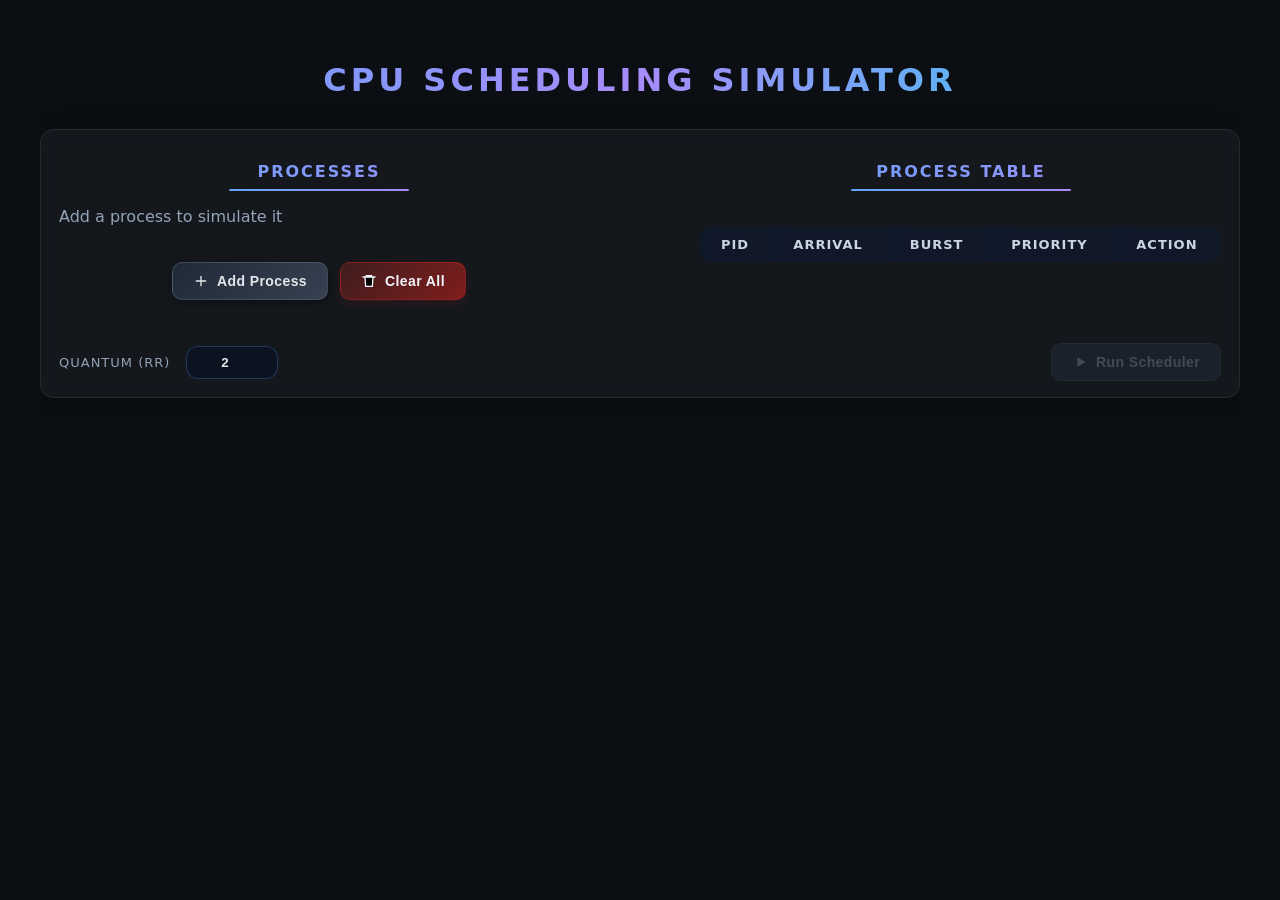
==== templates/index.html @ fc5e451e "PWA head update" ====
<!DOCTYPE html>
<html>
<head>
  <title>CPU Scheduling Simulator</title>
  <link rel="stylesheet" href="/static/style.css">
   <link rel="manifest" href="/static/manifest.json">
  <meta name="theme-color" content="#0b0f14">
  <meta name="viewport" content="width=device-width, initial-scale=1.0">
</head>
<body>

  <h1 class="main-title">CPU SCHEDULING SIMULATOR</h1>

  <div class="card">

    <div class="process-layout">

      <!-- LEFT SIDE: Process Cards -->
      <div class="left-panel">
        <h3>Processes</h3>
        <p class="muted">Add a process to simulate it</p>

        <div id="processList" class="process-grid"></div>

        <div class="btn-row">
  <button class="add-btn" onclick="openModal()">
    <span class="btn-icon">
      <svg viewBox="0 0 24 24" width="16" height="16">
        <path d="M12 5v14M5 12h14" stroke="currentColor" stroke-width="2" stroke-linecap="round"/>
      </svg>
    </span>
    Add Process
  </button>

  <button class="danger" onclick="clearProcesses()">
    <span class="btn-icon">
      <svg viewBox="0 0 24 24" width="16" height="16">
        <path d="M3 6h18M8 6v-2h8v2M6 6l1 14h10l1-14"
              stroke="currentColor"
              stroke-width="2"
              stroke-linecap="round"/>
      </svg>
    </span>
    Clear All
  </button>
</div>
      </div>

      <!-- RIGHT SIDE: Process Table -->
      <div class="right-panel">
        <h3>Process Table</h3>

        <table class="result-table" id="processTable">
          <tr>
            <th>PID</th>
            <th>Arrival</th>
            <th>Burst</th>
            <th>Priority</th>
          </tr>
        </table>
      </div>

    </div>

    <!-- Bottom Controls -->
    <div class="row">
      <label>Quantum (RR)</label>
      <input type="number" id="quantum" value="2" min="1">
     <button id="runBtn" class="run-btn" onclick="runScheduler()">
  <span class="btn-icon">
    <svg viewBox="0 0 24 24" width="16" height="16">
      <path d="M8 5l12 7-12 7V5z" fill="currentColor"/>
    </svg>
  </span>
  Run Scheduler
</button>
    </div>
  </div>

<!-- RESULTS SECTION (HIDDEN INITIALLY) -->
<div id="resultsSection" class="hidden">

  <h2 id="resultsHeading">Results Summary</h2>
  <div id="summaryTable" class="card"></div>

 <div id="algorithmsBlock" class="algo-hidden">

  <h2 id="algorithmsHeading">Algorithms</h2>

  <div id="algoButtons" class="algo-bar"></div>

  <div id="details" class="card"></div>

</div>

</div>
  <!-- Modal -->
<div id="processModal" class="modal hidden">

  <div class="modal-content split-modal">

    <!-- LEFT PANEL -->
    <div class="modal-left">
      <div class="modal-brand">
        <h2>CPU Scheduler</h2>
        <p>
          Simulate scheduling algorithms
          and compare performance.
        </p>
      </div>

      <div class="modal-big-text">
        Plan.<br>
        Simulate.<br>
        Analyze.
      </div>
    </div>

    <!-- RIGHT PANEL -->
    <div class="modal-right">

      <h3>Add Process</h3>

      <form id="processForm" autocomplete="off">

      <div class="modal-grid">
        <div>
          <label>Arrival Time</label>
          <input type="number" id="mArrival" min="0">
        </div>

        <div>
          <label>Burst Time</label>
          <input type="number" id="mBurst" min="1">
        </div>

        <div style="grid-column:1 / -1;">
          <label>Priority</label>
          <input type="number" id="mPriority" min="1">
        </div>

      </div>

      <div id="modalError" class="modal-error hidden"></div>

     <div class="modal-actions">

  <div class="color-picker-wrap">
    <div id="colorPreview" class="color-preview">
      <input type="color" id="mColor" value="#3b82f6" aria-label="Pick color">
    </div>
  </div>

  <button type="button" class="primary" onclick="addProcess()">Submit</button>
  <button type="button" class="cancel-btn" onclick="closeModal()">Cancel</button>

</div>
       </form>
    </div>

  </div>

</div>
  

  <script src="/static/script.js"></script>
  <script>
if ("serviceWorker" in navigator) {
  navigator.serviceWorker.register("/static/service-worker.js")
    .then(() => console.log("Service Worker Registered"));
}
</script>
</body>
</html>
---- static/style.css ----
html, body {
  height: auto;
  min-height: 100%;
  overflow-x: hidden;
  overflow-y: auto;
}

body{
  background:#0b0f14;
  color:#e5e7eb;
  font-family: system-ui, -apple-system, Segoe UI, Roboto, Arial;
  margin:40px;
}

.card{
  background: rgba(255,255,255,0.04);
  border: 1px solid rgba(255,255,255,0.08);
  border-radius: 14px;
  padding: 16px 18px;
  margin-bottom: 18px;
  backdrop-filter: blur(8px);
  box-shadow: 0 8px 30px rgba(0,0,0,0.35);
}

.row{
  display:flex;
  align-items:center;
  gap:16px;
  padding-top: 8px;
}

.row button{
  margin-left: auto;
}

label{ color:#cbd5e1; }

input{
  background:#0f172a;
  border:1px solid rgba(255,255,255,0.10);
  color:#e5e7eb;
  padding:8px 10px;
  border-radius:10px;
  outline:none;
}

/* ============================== */
/* QUANTUM (RR) PROFESSIONAL STYLE */
/* ============================== */

.row label{
  font-size: 13px;
  text-transform: uppercase;
  letter-spacing: 1px;
  color: #94a3b8;
}

#quantum{
  width: 70px;
  text-align: center;
  font-weight: 600;
  background: #0b1220;
  border: 1px solid rgba(96,165,250,0.25);
  border-radius: 12px;
  padding: 8px 10px;
  transition: all 0.2s ease;
}

#quantum:focus{
  border-color: #60a5fa;
  box-shadow: 0 0 0 3px rgba(96,165,250,0.15);
}

/* ================================= */
/* PREMIUM DASHBOARD BUTTON (V2) */
/* ================================= */

button{
  position: relative;
  padding: 10px 20px;
  border-radius: 10px;
  font-size: 14px;
  font-weight: 600;
  letter-spacing: 0.4px;
  border: 1px solid rgba(255,255,255,0.08);
  background: #111827;
  color: #e5e7eb;
  cursor: pointer;
  transition: all 0.25s ease;
  box-shadow: 0 3px 10px rgba(0,0,0,0.45); /* softer */
  overflow: hidden;
}

/* Subtle hover */
button:hover{
  transform: translateY(-2px);
  border-color: rgba(96,165,250,0.4);
  box-shadow: 0 5px 14px rgba(0,0,0,0.6);
}

/* Click press */
button:active{
  transform: scale(0.96);
}

/* ================================= */
/* PRIMARY (Run Scheduler) */
/* ================================= */

button.primary{
  background: linear-gradient(135deg,#1d4ed8,#2563eb);
  border: none;
  color: white;
  box-shadow: 0 4px 14px rgba(37,99,235,0.35); /* reduced glow */
}

button.primary:hover{
  box-shadow: 0 6px 18px rgba(37,99,235,0.45);
}

/* ================================= */
/* DANGER (Clear All) */
/* ================================= */

button.danger{
  background: linear-gradient(135deg,#3f1d1d,#7f1d1d);
  border: 1px solid rgba(220,38,38,0.35);
  color: #f1f5f9;
  box-shadow: 0 3px 8px rgba(127,29,29,0.25);
}

button.danger:hover{
  background: linear-gradient(135deg,#5b1f1f,#991b1b);
  box-shadow: 0 5px 14px rgba(153,27,27,0.35);
}

/* ================================= */
/* SOFT LIGHT SWEEP ANIMATION */
/* ================================= */

button::before{
  content: "";
  position: absolute;
  top: 0;
  left: -100%;
  width: 60%;
  height: 100%;
  background: linear-gradient(
    120deg,
    transparent,
    rgba(255,255,255,0.2),
    transparent
  );
  transform: skewX(-25deg);
  transition: 0.6s;
}

button:hover::before{
  left: 140%;
}

/* Modern clean table style */
/* ---------- RESULT TABLE CONTAINER ---------- */

.result-table {
  width: 100%;
  border-collapse: separate;
  border-spacing: 0 10px;
  margin-top: 20px;
}

/* ---------- HEADER ---------- */

.result-table th {
  text-align: left;
  padding: 14px 18px;
  font-size: 13px;
  letter-spacing: 1px;
  text-transform: uppercase;
  color: #8fbaff;
  background: linear-gradient(90deg, #0f1b2d, #16243a);
  border: none;
}

/* rounded header corners */
.result-table th:first-child {
  border-top-left-radius: 10px;
  border-bottom-left-radius: 10px;
}

.result-table th:last-child {
  border-top-right-radius: 10px;
  border-bottom-right-radius: 10px;
}

/* ---------- ROWS ---------- */

.result-table td {
  padding: 16px 18px;
  background: rgba(255,255,255,0.03);
  backdrop-filter: blur(6px);
  border: none;
  font-size: 14px;
  color: #d7e6ff;
}

/* row rounded edges */
.result-table tr td:first-child {
  border-top-left-radius: 10px;
  border-bottom-left-radius: 10px;
}

.result-table tr td:last-child {
  border-top-right-radius: 10px;
  border-bottom-right-radius: 10px;
}

/* ---------- HOVER EFFECT ---------- */

.result-table tr:hover td {
  background: rgba(0, 150, 255, 0.08);
  transition: 0.3s ease;
  transform: translateY(-2px);
}

/* ---------- PID COLUMN STYLE ---------- */

.result-table td:first-child {
  font-weight: 600;
  color: #8fffcb;
}

.muted{ color:#94a3b8; }

.algo-bar{
  display:flex;
  gap:10px;
  flex-wrap:wrap;
  margin-bottom: 12px;
}

.algo-btn{
  padding:8px 12px;
}

.algo-active{
  outline: 2px solid #60a5fa;
}

.algo-best{
  border-color: rgba(0,255,136,0.55);
}

.gantt-wrap{ margin-top: 8px; }

.gantt{
  display:flex;
  gap: 6px; /* 🔥 small spacing between blocks */
  padding: 6px;

  border-radius:14px;
  background: rgba(255,255,255,0.04);
  border:1px solid rgba(255,255,255,0.08);
  box-shadow: 0 10px 30px rgba(0,0,0,0.35);
}

.block{
  position: relative;
  display:flex;
  flex-direction:column;
  justify-content:center;
  align-items:center;

  padding:12px 10px;
  border-radius:10px;

  font-weight:700;
  font-size:14px;
  color:#ffffff;

  text-shadow:
    0 1px 2px rgba(0,0,0,0.8),
    0 0 6px rgba(0,0,0,0.5); /* 🔥 text readable on any color */

  transform-origin: left;
}

/* subtle glass shine */
.block::after{
  content:"";
  position:absolute;
  inset:0;
  border-radius:10px;
  background: linear-gradient(
    180deg,
    rgba(255,255,255,0.15),
    transparent
  );
  opacity:0.4;
  pointer-events:none;
}

/* time text */
.block small{
  font-size:12px;
  font-weight:600;
  opacity:0.95;
}

/* hover */
.block:hover{
  transform: scale(1.02);
  transition: transform 0.2s ease;
}

.block-label{ font-weight:800; }
.block-time{ font-size: 12px; opacity: 0.9; }

.details-layout {
  margin-top: 0;
}

.gantt-section {
  margin-bottom: 25px;
}

/* ============================= */
/* PREMIUM STATS GRID (FINAL) */
/* ============================= */
/* ✅ STATS 6 BOX GRID (3 x 2) */

.stats-section{
  flex: 1;
  display: grid;

  /* 6 boxes => 3 columns x 2 rows */
  grid-template-columns: repeat(3, minmax(160px, 1fr));

  gap: 14px;
  margin-top: 43px;          /* ✅ remove big top gap */
  align-content: start;   /* ✅ keep boxes aligned nicely */
}

/* responsive */
@media (max-width: 900px){
  .stats-section{
    grid-template-columns: repeat(2, minmax(160px, 1fr));
  }
}

@media (max-width: 520px){
  .stats-section{
    grid-template-columns: 1fr;
  }
}

/* ============================= */
/* ✅ PRO STAT BOX (NEW DESIGN)   */
/* ============================= */

.stat-box{
  position: relative;
  padding: 18px 18px;
  border-radius: 16px;

  background: linear-gradient(
    180deg,
    rgba(255,255,255,0.06),
    rgba(255,255,255,0.03)
  );

  border: 1px solid rgba(148,163,184,0.14);
  box-shadow:
    0 12px 30px rgba(0,0,0,0.35),
    inset 0 1px 0 rgba(255,255,255,0.06);

  backdrop-filter: blur(10px);

  display: flex;
  flex-direction: column;
  gap: 10px;

  overflow: hidden;
  transition: transform 0.25s ease, box-shadow 0.25s ease, border-color 0.25s ease;
}

/* top glow line */
.stat-box::before{
  content:"";
  position:absolute;
  left: 14px;
  right: 14px;
  top: 10px;
  height: 2px;
  border-radius: 999px;
  background: linear-gradient(90deg,#60a5fa,#a78bfa,#22d3ee);
  opacity: 0.55;
}

/* subtle right glow */
.stat-box::after{
  content:"";
  position:absolute;
  inset:-60px -80px auto auto;
  width: 180px;
  height: 180px;
  background: radial-gradient(circle, rgba(96,165,250,0.18), transparent 60%);
  filter: blur(2px);
  pointer-events:none;
}

/* hover lift */
.stat-box:hover{
  transform: translateY(-4px);
  border-color: rgba(96,165,250,0.30);
  box-shadow:
    0 18px 40px rgba(0,0,0,0.45),
    0 0 0 1px rgba(96,165,250,0.08),
    inset 0 1px 0 rgba(255,255,255,0.06);
}

/* label */
.stat-box div:first-child{
  font-size: 11px;
  font-weight: 700;
  letter-spacing: 2px;
  text-transform: uppercase;
  color: rgba(148,163,184,0.85);
}

/* value */
.stat-box div:last-child{
  font-size: 22px;
  font-weight: 900;
  letter-spacing: 0.5px;
  color: #e5e7eb;

  /* professional number glow */
  text-shadow:
    0 8px 22px rgba(96,165,250,0.10),
    0 2px 8px rgba(0,0,0,0.55);
}

/* make RANK value look special (#1) */
.stat-box .rank-value{
  background: linear-gradient(90deg,#60a5fa,#a78bfa,#22d3ee);
  -webkit-background-clip: text;
  background-clip: text;
  color: transparent;
  -webkit-text-fill-color: transparent;
}

/* ---------- Process Cards Grid ---------- */

/* ---------- Compact Process List (Left Panel) ---------- */
/* Compact multi-column layout */
.process-grid{
  display: grid;
  grid-template-columns: repeat(auto-fill, minmax(180px, 1fr));
  gap: 14px;
  margin-top: 12px;
}

.process-card{
  background: rgba(255,255,255,0.06);
  border: 1px solid rgba(255,255,255,0.12);
  border-radius: 12px;
  padding: 8px 10px;
  display: flex;
  gap: 10px;
  align-items: center;
  transition: all 0.2s ease;
  min-height: 64px;
  cursor: pointer;
}

.process-card:hover{
  background: rgba(255,255,255,0.07);
  transform: translateY(-2px);
}

.color-box{
  width: 48px;
  height: 48px;
  border-radius: 10px;
  box-shadow: 0 0 10px rgba(255,255,255,0.18);
}

/* ---------- Button Row ---------- */

.btn-row {
  display: flex;
  gap: 12px;
  margin-top: 20px;
  flex-wrap: wrap;
  justify-content: center; 
  margin-bottom: 35px;
}

/* ---------- Modal ---------- */

.modal {
  position: fixed;
  inset: 0;
  background: rgba(0,0,0,0.75);
  backdrop-filter: blur(4px);
  display: flex;
  justify-content: center;
  align-items: center;
  z-index: 1000;
}

@media (max-width: 600px){
  .modal-grid{
    grid-template-columns: 1fr;
  }
}

/* ============================= */
/* SPLIT MODAL (LEFT + RIGHT) */
/* ============================= */

.modal-content{
  width: 900px;
  max-width: 95vw;
   height: auto;
  max-height: 85vh;
  padding: 0;
  border-radius: 26px;
  overflow: hidden;

  display: flex;

  background: rgba(15,23,42,0.95);
  border: 1px solid rgba(148,163,184,0.15);

  box-shadow:
    0 50px 120px rgba(0,0,0,0.9),
    0 0 0 1px rgba(255,255,255,0.04);

  animation: modalPop 0.35s ease;
}

/* LEFT SIDE */
.modal-left{
  flex: 1;
  padding: 50px;
  display: flex;
  flex-direction: column;
  justify-content: space-between;

  background:
    radial-gradient(800px 500px at 0% 0%, rgba(99,102,241,0.35), transparent 60%),
    linear-gradient(160deg,#1e293b,#0f172a);

  border-right: 1px solid rgba(255,255,255,0.06);
}

.modal-left h2{
  font-size: 22px;
  font-weight: 600;
}

.modal-left p{
  color: #94a3b8;
  font-size: 14px;
  margin-top: 10px;
}

.modal-big-text{
  font-size: 42px;
  font-weight: 800;
  line-height: 1.1;
  color: rgba(255,255,255,0.85);
}

/* RIGHT SIDE */
.modal-right{
  flex: 1;
  padding: 50px;
  display: flex;
  flex-direction: column;
  justify-content: flex-start;
  overflow-y: auto;     /* ✅ FIX cut */
  padding-bottom: 30px; /* ✅ extra bottom space */
}

.modal-right h3{
  font-size: 22px;      /* same as CPU Scheduler */
  font-weight: 600;
  margin: 0;
  margin-bottom: 50px;  /* space before Arrival Time */
}

/* FORM GRID */
.modal-grid{
  display: flex;
 flex-direction: column;
  gap: 30px;
}

.modal-grid label{
  display: block;
  margin-bottom: 8px;   /* bigger space */
}

.modal-grid input{
  width: 100%;
  padding: 12px;
  border-radius: 14px;
  background: rgba(2,6,23,0.6);
  border: 1px solid rgba(148,163,184,0.15);
}

.modal-grid input:focus{
  border-color: rgba(96,165,250,0.7);
  box-shadow: 0 0 0 4px rgba(96,165,250,0.15);
}

/* ACTIONS */
.modal-actions{
  margin-top: 40px;
  display: flex;
  justify-content: flex-end;   /* 🔥 pushes buttons to right */
  gap: 14px;
}

/* Responsive */
@media (max-width: 800px){
  .modal-content{
    flex-direction: column;
    height: auto;
  }

  .modal-left{
    display: none;
  }
}

/* Modal button row spacing */
/* ============================= */
/* MODAL PREMIUM BUTTONS */
/* ============================= */

.modal-actions button{
  padding: 12px 22px;
  border-radius: 12px;
  font-size: 14px;
  font-weight: 600;
  letter-spacing: 0.5px;
  transition: all 0.25s ease;
}

/* Submit Button (same vibe as Run button) */
.modal-actions .primary{
  background: linear-gradient(135deg,#2563eb,#1d4ed8);
  border: none;
  color: white;
  box-shadow: 0 6px 18px rgba(37,99,235,0.35);
}

.modal-actions .primary:hover{
  transform: translateY(-2px);
  box-shadow: 0 8px 22px rgba(37,99,235,0.45);
}

/* Cancel Button (soft dark glass style) */
.modal-actions .cancel-btn{
  background: rgba(255,255,255,0.06);
  border: 1px solid rgba(255,255,255,0.15);
  color: #cbd5e1;
  box-shadow: 0 4px 12px rgba(0,0,0,0.4);
}

.modal-actions .cancel-btn:hover{
  background: rgba(255,255,255,0.10);
  transform: translateY(-2px);
}

/* ===== Modal Validation ===== */
.input-error{
  border-color: rgba(239,68,68,0.85) !important;
  box-shadow: 0 0 0 4px rgba(239,68,68,0.18) !important;
}

.modal-error{
  margin-top: 14px;
  padding: 10px 12px;
  border-radius: 12px;
  background: rgba(239,68,68,0.12);
  border: 1px solid rgba(239,68,68,0.35);
  color: #fecaca;
  font-size: 13px;
  line-height: 1.4;
  max-height: 120px;     /* ✅ if too many messages */
  overflow-y: auto;   
}

.hidden {
  display: none;
}

@keyframes modalPop {
  from {
    opacity: 0;
    transform: translateY(15px) scale(0.95);
  }
  to {
    opacity: 1;
    transform: translateY(0) scale(1);
  }
}

/* ---------- 2 Column Layout for Process Area ---------- */
.process-layout{
  display: flex;
  gap: 8px;
  align-items: flex-start;
}

.left-panel{
  flex: 1.3;
  max-width: 520px;

}
/* Center heading inside left panel */
.left-panel h3{
  text-align: center;
  position: relative;
}

/* Make underline centered and shorter */
.left-panel h3::after{

   content: "";
  display: block;
  width: 180px;              /* underline length */
  height: 2px;
  margin: 8px auto 0;        /* center underline */
  background: linear-gradient(
    90deg,
    #60a5fa,
    #a78bfa
  );
  border-radius: 2px; 
}

.right-panel{
  flex: 0.9;
  padding-left: 20px;
  display:flex;
  flex-direction:column;
  align-items:center;   /* 👈 align heading + table */
}

/* Responsive: stack on small screens */
@media (max-width: 980px){
  .process-layout{
    flex-direction: column;
  }
  .left-panel, .right-panel{
    min-width: auto;
  }
}

#processTable{
  width: 520px;
  margin-left: auto;
  margin-top: 12px;

  border-collapse: separate;
  border-spacing: 0 10px;
}

/* Center Process Table heading */
.right-panel h3{
  width: 520px;        /* EXACT same as table */
  text-align: center;  /* center text inside table width */
  align-self: flex-end; /* move heading block to right */
}

/* Custom underline like left side */
.right-panel h3::after{
  content: "";
  display: block;
  width: 220px;         /* slightly longer */
  height: 2px;
  margin: 8px auto 0;
  background: linear-gradient(
    90deg,
    #60a5fa,
    #a78bfa
  );
  border-radius: 2px;
}

/* Same divider for ALL columns (except last) */
/* ============================= */
/* UNIFORM COLUMN DIVIDER (TH + TD) */
/* ============================= */

#processTable tr{
  transition: all 0.2s ease;
}

#processTable tr:hover td{
  background: rgba(255,255,255,0.06);
}

*{
  transition: background 0.2s ease, color 0.2s ease;
}

.pid-badge {
  padding: 8px 16px;
  border-radius: 10px;

  display: inline-flex;
  align-items: center;
  justify-content: center;

  font-weight: 700;              /* EXACT like gantt */
  font-size: 14px;               /* EXACT like gantt */
  letter-spacing: 0.5px;

  color: #ffffff;
  transform: translateZ(0); 
  text-shadow:
    0 1px 2px rgba(0,0,0,0.8),
    0 0 6px rgba(0,0,0,0.5);      /* EXACT same shadow */
}

.process-info{
  display:flex;
  flex-direction:column;
  justify-content:center;
  gap:3px;            /* tighter spacing */
}

/* Process title */
.process-name{
  font-size:14px;     /* smaller */
  font-weight:600;
  color:#e2e8f0;
  margin-bottom:2px;
}

/* Details text */
.process-detail{
  font-size:12px;     /* smaller */
  color:#94a3b8;
  line-height:1.2;
}


/* Headin animated*/

/* ---------- MAIN TITLE ---------- */

.main-title{
  text-align: center;
  font-size: 32px;
  font-weight: 700;
  letter-spacing: 4px;
  margin-bottom: 30px;
  text-transform: uppercase;

  background: linear-gradient(
    90deg,
    #60a5fa,
    #a78bfa,
    #22d3ee
  );
  background-clip: text;
  -webkit-text-fill-color: transparent;

  animation: glowFade 3s ease-in-out infinite alternate;
}

/* Subtle glow animation */
@keyframes glowFade{
  from{
    text-shadow: 0 0 8px rgba(96,165,250,0.4);
  }
  to{
    text-shadow: 0 0 18px rgba(167,139,250,0.7);
  }
}


/* ---------- SECTION HEADINGS ---------- */

.card h3{
  font-size: 16px;
  font-weight: 600;
  text-transform: uppercase;
  letter-spacing: 2px;
  margin-bottom: 14px;
  position: relative;

  background: linear-gradient(
    90deg,
    #60a5fa,
    #a78bfa
  );
  background-clip: text;
  -webkit-background-clip: text;
  color: transparent;
  -webkit-text-fill-color: transparent;
}

/* Divider line under heading */
.card h3::after{
  content: "";
  display: block;
  height: 2px;
  margin-top: 8px;
  background: linear-gradient(
    90deg,
    #60a5fa,
    #a78bfa
  );
  border-radius: 2px;
}

/* ============================== */
/* RESULTS & SECTION HEADINGS */
/* ============================== */

h2{
  text-align: center;
  font-size: 26px;
  font-weight: 700;
  letter-spacing: 4px;
  margin-top: 50px;
  margin-bottom: 18px;
  text-transform: uppercase;

  background: linear-gradient(
    90deg,
    #60a5fa,
    #a78bfa,
    #22d3ee
  );
  background-clip: text;
  -webkit-background-clip: text;
  color: transparent;
  -webkit-text-fill-color: transparent;

  animation: glowFade 3s ease-in-out infinite alternate;
}

button{
  display: inline-flex;
  align-items: center;
  gap: 8px;
}

.btn-icon{
  display: flex;
  align-items: center;
}


/* ================================ */
/* ADD PROCESS BUTTON (INDIGO) */
/* ================================ */

button.add-btn{
  background: linear-gradient(135deg,#1f2937,#374151);
  border: 1px solid rgba(148,163,184,0.25);
  color: #e5e7eb;
  box-shadow: 0 3px 8px rgba(0,0,0,0.4);
}

button.add-btn:hover{
  background: linear-gradient(135deg,#273548,#3f4f65);
  border-color: rgba(148,163,184,0.45);
}


/* ================================ */
/* RUN SCHEDULER BUTTON (EMERALD) */
/* ================================ */

button.run-btn{
  background: linear-gradient(135deg,#0f172a,#1e3a8a);
  border: 1px solid rgba(96,165,250,0.35);
  color: #e5e7eb;
  box-shadow: 0 3px 10px rgba(30,58,138,0.30);
}

button.run-btn:hover{
  background: linear-gradient(135deg,#162033,#2746a0);
  box-shadow: 0 6px 16px rgba(30,58,138,0.40);
}

/* ============================== */
/* RUN BUTTON SUBTLE PULSE */
/* ============================== */

@keyframes subtlePulse {
  0% {
    box-shadow: 0 3px 10px rgba(30,58,138,0.30);
  }
  50% {
    box-shadow: 0 3px 18px rgba(30,58,138,0.45);
  }
  100% {
    box-shadow: 0 3px 10px rgba(30,58,138,0.30);
  }
}

.run-pulse {
  animation: subtlePulse 3s ease-in-out infinite;
}

/* ============================== */
/* RUN BUTTON DISABLED STYLE */
/* ============================== */

button.run-btn:disabled {
  background: #1e293b;
  border: 1px solid rgba(148,163,184,0.15);
  color: #64748b;
  cursor: not-allowed;
  box-shadow: none;
  animation: none;
  opacity: 0.6;
}

/* Smooth enable/disable transition for Run button */
#runBtn{
  transition: 
    opacity 0.25s ease,
    transform 0.25s ease,
    box-shadow 0.25s ease,
    background 0.25s ease,
    border-color 0.25s ease,
    filter 0.25s ease;
}

/* Disabled look (already you have, keep yours, but add smooth feel) */
#runBtn:disabled{
  opacity: 0.55;
  transform: translateY(0);     /* prevent jump */
  filter: saturate(0.8);
}
/* ============================== */
/* RUN BUTTON LEFT → RIGHT ENABLE */
/* ============================== */

#runBtn{
  position: relative;
  overflow: hidden;
}

/* overlay for enable animation */
#runBtn::after{
  content: "";
  position: absolute;
  inset: 0;
  left: -110%;
  background: linear-gradient(
    90deg,
    transparent,
    rgba(96,165,250,0.18),
    rgba(96,165,250,0.38),
    rgba(96,165,250,0.18),
    transparent
  );
  pointer-events: none;
  opacity: 0;
}

/* play only when enabling */
.run-enable-slide::after{
  opacity: 1;
  animation: runEnableSlide 3s ease forwards; /* ✅ 3 seconds */
}

@keyframes runEnableSlide{
  from { left: -110%; }
  to   { left: 110%; }
}/* Enable “pop” animation when it becomes active */

#resultsSection{
  scroll-margin-top: 50px;  /* ✅ heading won’t hide */
}

/* ✅ ADD THIS AT THE VERY BOTTOM OF YOUR CSS (last lines) */
/* (This will override old styles without breaking your page) */



/* ============================== */
/* RESULTS SUMMARY: LEFT TABLE + RIGHT BEST TEXT */
/* ============================== */
.summary-layout{
  display: flex;
  gap: 22px;
  align-items: flex-start;
}

.summary-left{
  flex: 1.2;
  min-width: 520px;
}

.summary-right{
  flex: 1;
  min-width: 320px;
  margin-top: 25px;
}

@media (max-width: 980px){
  .summary-layout{
    flex-direction: column;
  }
  .summary-left, .summary-right{
    min-width: 100%;
  }
}


/* ============================== */
/* SUMMARY TABLE: SAME LOOK AS PROCESS TABLE */
/* ============================== */
#summaryTable .summary-table{
  width: 100%;
  border-collapse: separate;
  border-spacing: 0 10px;
}

#summaryTable .summary-table th{
  position: sticky;
  top: 0;
  background: linear-gradient(to right, #0f172a, #111827);
  font-size: 13px;
  letter-spacing: 1px;
  text-transform: uppercase;
  color: #cbd5e1;
  padding: 10px 14px;
  border-bottom: 1px solid rgba(255,255,255,0.08);
  text-align: center;
  z-index: 1;
}

#summaryTable .summary-table td{
  padding: 10px 14px;
  font-size: 14px;
  background: rgba(255,255,255,0.04);
  text-align: center;
}

#summaryTable .summary-table tr{
  transition: all 0.2s ease;
}

#summaryTable .summary-table tr:hover{
  background: rgba(255,255,255,0.06);
  transform: scale(1.01);
}
/* ============================== */
/* DETAILS RESULT TABLE: MAKE IT SAME AS PROCESS TABLE */
/* (This affects the table inside the details section) */
/* ============================== */
#details .result-table{
  width: 520px;
  border-collapse: separate;
  border-spacing: 0 10px;
}

#details .result-table th{
  position: sticky;
  top: 0;
  background: linear-gradient(to right, #0f172a, #111827);
  font-size: 13px;
  letter-spacing: 1px;
  text-transform: uppercase;
  color: #cbd5e1;
  padding: 10px 14px;
  border-bottom: 1px solid rgba(255,255,255,0.08);
  text-align: center;
}

#details .result-table td{
  padding: 10px 14px;
  font-size: 14px;
  background: rgba(255,255,255,0.04);
  text-align: center;
}

#details .result-table tr{
  transition: all 0.2s ease;
}

#details .result-table tr:hover{
  background: rgba(255,255,255,0.06);
  transform: scale(1.01);
}


/* ------------------*/

/* professional best row marker: left border + subtle glow */
#summaryTable .best-row{
  position: relative;
}

/* ============================== */
/* BEST ROW HIGHLIGHT (PRO BLUE/VIOLET) */
/* ============================== */

#summaryTable .best-row td{
  background: linear-gradient(
    90deg,
    rgba(96,165,250,0.14),
    rgba(167,139,250,0.08)
  ) !important;
  color: #e5e7eb;
  font-weight: 700;
}

#summaryTable .best-row td:first-child{
  border-left: 4px solid rgba(96,165,250,0.95);
  box-shadow: -10px 0 25px rgba(96,165,250,0.25);
  border-top-left-radius: 10px;
  border-bottom-left-radius: 10px;
}

#summaryTable .best-row{
  outline: 1px solid rgba(96,165,250,0.18);
  border-radius: 12px;
}

/* BEST badge */
.best-badge{
  display: inline-flex;
  align-items: center;
  gap: 6px;
  margin-left: 10px;
  padding: 3px 10px;
  border-radius: 999px;
  font-size: 11px;
  font-weight: 800;
  letter-spacing: 1px;
  text-transform: uppercase;

  background: rgba(34,197,94,0.14);
  border: 1px solid rgba(34,197,94,0.35);
  color: rgba(134,239,172,1);
}

/* small star icon feel */
.best-badge::before{
  content: "★";
  font-size: 12px;
  line-height: 1;
}

/* ============================== */
/* PREMIUM BEST ALGORITHM CARD */
/* ============================== */

.best-card{
  padding: 20px 22px;
  border-radius: 16px;

  background: linear-gradient(
    135deg,
    rgba(96,165,250,0.12),
    rgba(167,139,250,0.08)
  );

  border: 1px solid rgba(96,165,250,0.25);
  box-shadow: 0 15px 35px rgba(0,0,0,0.35);

  display: flex;
  flex-direction: column;
  gap: 10px;
}

/* Small label */
.best-label{
  font-size: 12px;
  letter-spacing: 2px;
  text-transform: uppercase;
  color: #94a3b8;
}

/* Big algorithm name */
.best-name{
  font-size: 22px;
  font-weight: 700;
  color: #e5e7eb;
}

/* Optional metric highlight */
.best-metric{
  font-size: 14px;
  color: #cbd5e1;
}

.best-metric span{
  font-weight: 700;
  color: #60a5fa;
}

/* ============================== */
/* BEST TEXT RIGHT SIDE - PRO CARD */
/* ============================== */

#summaryTable .best-text{
  background: transparent;
  border: none;
  padding: 0;
}

.best-card{
  padding: 18px 18px;
  border-radius: 16px;
  background: linear-gradient(135deg,
    rgba(96,165,250,0.12),
    rgba(167,139,250,0.08)
  );
  border: 1px solid rgba(96,165,250,0.25);
  box-shadow: 0 15px 35px rgba(0,0,0,0.35);
}

.best-card-top{
  display: flex;
  align-items: center;
  justify-content: space-between;
  gap: 10px;
  margin-bottom: 12px;
}

.best-chip{
  display: inline-flex;
  align-items: center;
  padding: 4px 10px;
  border-radius: 999px;
  font-size: 11px;
  font-weight: 800;
  letter-spacing: 1px;
  text-transform: uppercase;
  background: rgba(34,197,94,0.14);
  border: 1px solid rgba(34,197,94,0.35);
  color: rgba(134,239,172,1);
}

.best-sub{
  font-size: 12px;
  color: #94a3b8;
}

.best-title{
  font-size: 20px;
  font-weight: 800;
  color: #e5e7eb;
  margin-top: 6px;
}

.best-code{
  font-size: 13px;
  margin-top: 4px;
  color: #cbd5e1;
  opacity: 0.9;
}

.best-metrics{
  display: grid;
  grid-template-columns: 1fr 1fr;
  gap: 12px;
  margin-top: 14px;
}

.best-metric{
  background: rgba(2,6,23,0.35);
  border: 1px solid rgba(148,163,184,0.12);
  border-radius: 12px;
  padding: 12px;
}

.best-metric-label{
  font-size: 12px;
  color: #94a3b8;
  letter-spacing: 1px;
  text-transform: uppercase;
}

.best-metric-value{
  margin-top: 6px;
  font-size: 18px;
  font-weight: 800;
  color: #60a5fa;
}

.best-list{
  margin-top: 14px;
  display: flex;
  flex-direction: column;
  gap: 12px;
}

.best-item{
  display: flex;
  gap: 10px;
  align-items: flex-start;
  padding: 12px;
  border-radius: 12px;
  background: rgba(2,6,23,0.30);
  border: 1px solid rgba(148,163,184,0.12);
}

.best-dot{
  width: 10px;
  height: 10px;
  margin-top: 4px;
  border-radius: 50%;
  background: #60a5fa;
  box-shadow: 0 0 0 4px rgba(96,165,250,0.18);
}

.best-item-name{
  font-weight: 700;
  color: #e5e7eb;
}

.best-item-code{
  margin-top: 2px;
  font-size: 12px;
  color: #94a3b8;
}

.best-item-multi{
  justify-content: space-between;
  align-items: center;
}

.best-item-left{
  display:flex;
  flex-direction:column;
  gap:4px;
}

.best-item-metrics{
  display:flex;
  gap:10px;
  align-items:center;
}

.mini-metric{
  min-width: 90px;
  padding: 8px 10px;
  border-radius: 12px;
  background: rgba(15,23,42,0.55);
  border: 1px solid rgba(148,163,184,0.10);
  text-align:center;
}

.mini-label{
  font-size: 11px;
  letter-spacing: 1px;
  text-transform: uppercase;
  color:#94a3b8;
}

.mini-value{
  margin-top: 2px;
  font-size: 16px;
  font-weight: 800;
  color:#60a5fa;
}

/* ===========================
   SEQUENCE ANIMATION STYLES
   =========================== */

/* Heading typewriter (letters) */
.typewriter span{
  display:inline-block;
  opacity:0;
  transform: translateY(8px);
  animation: letterIn 0.28s ease forwards;
}

@keyframes letterIn{
  to{ opacity:1; transform: translateY(0); }
}

/* Table row reveal */
.row-reveal{
  animation: rowIn 0.85s ease forwards;
}

@keyframes rowIn{
  from{ opacity:0; transform: translateY(10px); }
  to  { opacity:1; transform: translateY(0); }
}

/* Best highlight pulse */
.best-pulse td{
  animation: bestPulse 1.5s ease-in-out 1;
}

@keyframes bestPulse{
  0%   { filter: brightness(1); }
  50%  { filter: brightness(1.25); }
  100% { filter: brightness(1); }
}

/* Right-side card reveal */
.card-reveal{
  opacity:0;
  transform: translateY(14px);
  animation: cardIn 0.95s ease forwards;
}

@keyframes cardIn{
  to{ opacity:1; transform: translateY(0); }
}

/* ✅ make letter-by-letter heading visible (gradient per letter) */
#resultsHeading.typewriter span{
  background: linear-gradient(90deg,#60a5fa,#a78bfa,#22d3ee);
  -webkit-background-clip: text;
  background-clip: text;
  color: transparent;
  -webkit-text-fill-color: transparent;
}

/* ✅ hide summary rows BEFORE animation starts */
#summaryTable.summary-animating .summary-table tr{
  opacity: 0;
  transform: translateY(10px);
}

/* ✅ During first table reveal, disable best highlight and badge */
#summaryTable.prebest .best-row td{
  background: rgba(255,255,255,0.04) !important;
  color: #e5e7eb !important;
  font-weight: 400 !important;
}

#summaryTable.prebest .best-row td:first-child{
  border-left: none !important;
  box-shadow: none !important;
}

#summaryTable.prebest .best-badge{
  display: none !important;
}
/* ✅ Allow highlight ONLY for rows that are unlocked one-by-one */
#summaryTable.prebest .best-row.best-show td{
  background: linear-gradient(
    90deg,
    rgba(96,165,250,0.14),
    rgba(167,139,250,0.08)
  ) !important;
  color: #e5e7eb;
  font-weight: 700 !important;
}

#summaryTable.prebest .best-row.best-show td:first-child{
  border-left: 4px solid rgba(96,165,250,0.95) !important;
  box-shadow: -10px 0 25px rgba(96,165,250,0.25) !important;
}

#summaryTable.prebest .best-row.best-show .best-badge{
  display:inline-flex !important;
}

/* ===========================
   BEST CARD ENTER ANIMATION (Premium)
   =========================== */

/* initial state (hidden) */
#bestText .best-enter{
  opacity: 0;
  transform: translateY(18px) scale(0.98);
  filter: blur(2px);
}

/* when we trigger */
#bestText .best-enter.best-show{
  animation: bestCardIn 0.95s cubic-bezier(.2,.9,.2,1) forwards;
}

@keyframes bestCardIn{
  to{
    opacity: 1;
    transform: translateY(0) scale(1);
    filter: blur(0);
  }
}

/* ---- Animate inner parts one by one ---- */
#bestText .best-enter.best-show .best-card-top{
  opacity: 0;
  transform: translateY(10px);
  animation: innerIn 0.55s ease forwards;
  animation-delay: 0.15s;
}

#bestText .best-enter.best-show .best-title{
  opacity: 0;
  transform: translateY(10px);
  animation: innerIn 0.55s ease forwards;
  animation-delay: 0.28s;
}

#bestText .best-enter.best-show .best-code{
  opacity: 0;
  transform: translateY(10px);
  animation: innerIn 0.55s ease forwards;
  animation-delay: 0.40s;
}

#bestText .best-enter.best-show .best-metrics,
#bestText .best-enter.best-show .best-list{
  opacity: 0;
  transform: translateY(10px);
  animation: innerIn 0.55s ease forwards;
  animation-delay: 0.55s;
}

@keyframes innerIn{
  to{
    opacity: 1;
    transform: translateY(0);
  }
}
/* prevent sudden layout jump when best card appears */
#bestText{
  min-height: 220px;   /* adjust if your card is taller */
}

/* ✅ FIX Algorithms heading animation visibility */
#algorithmsHeading.typewriter span{
  background: linear-gradient(90deg,#60a5fa,#a78bfa,#22d3ee);
  -webkit-background-clip: text;
  background-clip: text;
  color: transparent;
  -webkit-text-fill-color: transparent;
}

#resultsSection{
  position: relative;
  z-index: 1;
}

.view-algo-link {
  margin-top: 18px;
  font-weight: 600;
  color: #9ca3ff;
  cursor: pointer;
  display: inline-flex;
  align-items: center;
  gap: 6px;
  transition: all 0.25s ease;
}

.view-algo-link .arrow {
  transition: transform 0.25s ease;
}

.view-algo-link:hover {
  color: #c4b5fd;
}

.view-algo-link:hover .arrow {
  transform: translateX(4px);
}

.algo-hidden {
  display: none;
}

#algoButtons, #details {
  will-change: opacity;
}

.empty-state {
  text-align: center;
  padding: 40px 20px;
  color: #94a3b8;
  font-size: 15px;
}

#algoButtons{
  display: flex;
  justify-content: center;   /* 🔥 center */
  gap: 14px;
  flex-wrap: wrap;
  margin-bottom: 24px;
}

/* ===========================
   Algorithm Button Stagger Animation
   =========================== */

.algo-btn{
  opacity: 0;
  transform: translateY(12px) scale(0.96);
}

/* when activated */
.algo-btn.btn-show{
  animation: algoBtnIn 0.45s cubic-bezier(.2,.9,.2,1) forwards;
}

@keyframes algoBtnIn{
  to{
    opacity: 1;
    transform: translateY(0) scale(1);
  }
}

/* ============================= */
/* PREMIUM GANTT HEADER */
/* ============================= */

.gantt-header{
  display: flex;
  align-items: center;
  justify-content: space-between;
  margin-bottom: 16px;
}

.gantt-title{
  display: flex;
  align-items: center;
  gap: 10px;

  font-size: 15px;
  font-weight: 700;
  letter-spacing: 2px;
  text-transform: uppercase;

  background: linear-gradient(90deg,#60a5fa,#a78bfa);
  -webkit-background-clip: text;
  background-clip: text;
  color: transparent;
}

.gantt-dot{
  width: 10px;
  height: 10px;
  border-radius: 50%;
  background: linear-gradient(90deg,#60a5fa,#a78bfa);
  box-shadow: 0 0 8px rgba(96,165,250,0.6);
}

/* ===========================
   GANTT FILL ANIMATION
   =========================== */

@keyframes ganttFill{
  from{
    transform: scaleX(0);
    opacity:0;
  }
  to{
    transform: scaleX(1);
    opacity:1;
  }
}

.block.gantt-animate{
  animation: ganttFill 600ms cubic-bezier(.2,.9,.2,1) forwards;
}

/* ===========================
   SEQUENCE ANIMATION CONTROL
   =========================== */

/* Hidden state */
.table-hidden,
.stats-hidden {
  opacity: 0;
  transform: translateY(20px);
}

/* Table appear */
.table-show {
  animation: tableIn 0.6s ease forwards;
}

@keyframes tableIn {
  to {
    opacity: 1;
    transform: translateY(0);
  }
}

/* Stats appear */
.stats-show {
  animation: statsIn 0.6s ease forwards;
}

@keyframes statsIn {
  to {
    opacity: 1;
    transform: translateY(0);
  }
}

/* ============================= */
/* GANTT HORIZONTAL SCROLL FIX   */
/* ============================= */

.gantt-wrap{
  width: 100%;
  overflow-x: auto;
  overflow-y: hidden;
  padding-bottom: 10px;      /* space for scrollbar */
  -webkit-overflow-scrolling: touch;
  scrollbar-gutter: stable;
}

/* keep gantt in one line and allow it to be wider than container */
.gantt{
  flex-wrap: nowrap;
  width: max-content;         /* key: makes it expand */
  min-width: 100%;            /* but still full if small */
}

/* each block should not shrink when many blocks */
.block{
  flex: 0 0 auto;
  min-width: 56px;            /* adjust: 50-70 looks good */
}

/* ============================= */
/* PROFESSIONAL DELETE ICON */
/* ============================= */

.action-cell{
  text-align: center;
}

.icon-btn{
  width: 38px;
  height: 38px;
  border-radius: 12px;
  border: 1px solid rgba(239,68,68,0.25);
  background: rgba(239,68,68,0.08);

  display: inline-flex;
  align-items: center;
  justify-content: center;

  cursor: pointer;
  transition: all 0.25s ease;
  padding: 0;
  box-shadow: none;   /* so it won't look like normal big button */
}

.trash-icon{
  width: 18px;
  height: 18px;
  stroke: #f87171;
  stroke-width: 2;
  fill: none;
  stroke-linecap: round;
  stroke-linejoin: round;
  transition: all 0.25s ease;
}

.icon-btn:hover{
  background: rgba(239,68,68,0.18);
  border-color: rgba(239,68,68,0.45);
  transform: translateY(-2px);
  box-shadow: 0 6px 18px rgba(239,68,68,0.25);
}

.icon-btn:hover .trash-icon{
  stroke: #ef4444;
}

.icon-btn:active{
  transform: scale(0.92);
}

#processTable th{
  background: linear-gradient(to right, #0f172a, #111827);
  padding: 10px 14px;
  text-align: center;

  font-size: 13px;
  letter-spacing: 1px;
  text-transform: uppercase;
  color: #cbd5e1;
}
/* row cells same background */
#processTable td{
  padding: 10px 14px;
  background: rgba(255,255,255,0.04);
  text-align: center;
}

/* rounded row corners */
#processTable tr td:first-child{
  border-top-left-radius: 10px;
  border-bottom-left-radius: 10px;
}

#processTable tr td:last-child{
  border-top-right-radius: 10px;
  border-bottom-right-radius: 10px;
}

.best-reason-block {
  margin-top: 18px;
  display: flex;
  flex-direction: column;
  gap: 12px;
}

.reason-line {
  display: flex;
  align-items: center;
  gap: 10px;
  font-size: 14px;
  opacity: 0.9;
}

.reason-rank {
  width: 22px;
  height: 22px;
  border-radius: 50%;
  background: linear-gradient(135deg,#00d4ff,#4f46e5);
  color: white;
  font-size: 12px;
  display: flex;
  align-items: center;
  justify-content: center;
  font-weight: bold;
}

.multi-title-list {
  display: flex;
  flex-wrap: wrap;
  gap: 12px;
  margin: 10px 0 18px 0;
}

.algo-name {
  padding: 6px 14px;
  border-radius: 8px;

  background: linear-gradient(
    145deg,
    rgba(70, 110, 255, 0.15),
    rgba(70, 110, 255, 0.05)
  );

  border: 1px solid rgba(70, 110, 255, 0.35);

  font-weight: 600;
  font-size: 14px;

  letter-spacing: 0.3px;
  backdrop-filter: blur(6px);
}

.rank-badge {
  display: inline-flex;
  align-items: center;
  justify-content: center;

  padding: 4px 10px;
  margin-left: 10px;

  font-size: 12px;
  font-weight: 500;
  letter-spacing: 0.5px;

  border-radius: 999px;

  background: rgba(148, 163, 184, 0.12);
  color: #94a3b8;

  transition: all 350ms ease;
  border: 1px solid rgba(148, 163, 184, 0.25);
}

.rank-hidden {
  opacity: 0;
  transform: translateY(8px);
}

.rank-show {
  opacity: 1;
  transform: translateY(0);
}

/* =============================
   PROFESSIONAL COLOR PREVIEW
============================= */

.color-picker-wrap{
  margin-right: auto;
  display: flex;
  align-items: center;
}

.color-preview{
  width: 44px;
  height: 44px;
  border-radius: 12px;
  position: relative;

  background: #3b82f6;
  border: 2px solid rgba(255,255,255,0.15);

  cursor: pointer;
  transition: all 0.25s ease;

  box-shadow:
    0 4px 12px rgba(0,0,0,0.45),
    inset 0 0 0 1px rgba(255,255,255,0.08);
}

.color-preview:hover{
  transform: translateY(-2px);
  box-shadow:
    0 8px 18px rgba(0,0,0,0.6),
    inset 0 0 0 1px rgba(255,255,255,0.12);
}

.color-preview:active{
  transform: scale(0.95);
}

/* ✅ REAL color input sits on top (clickable), but invisible */
#processModal #mColor{
  position: absolute;
  inset: 0;
  width: 100%;
  height: 100%;
  opacity: 0;
  cursor: pointer;
  border: none;
  padding: 0;
}

/* ============================== */
/* RESULT SECTION (LIKE SUMMARY) */
/* ============================== */

.result-layout{
  display: flex;
  gap: 22px;
  align-items: flex-start;
}

.result-left{
  flex: 1.2;
  min-width: 520px;
}

.result-right{
  flex: 1;
  min-width: 320px;
  margin-top: 25px;
}

@media (max-width: 980px){
  .result-layout{
    flex-direction: column;
  }
  .result-left,
  .result-right{
    min-width: 100%;
  }
}

#processModal #mColor{
  position: absolute;
  inset: 0;
  width: 100%;
  height: 100%;
  opacity: 0;
  cursor: pointer;
}
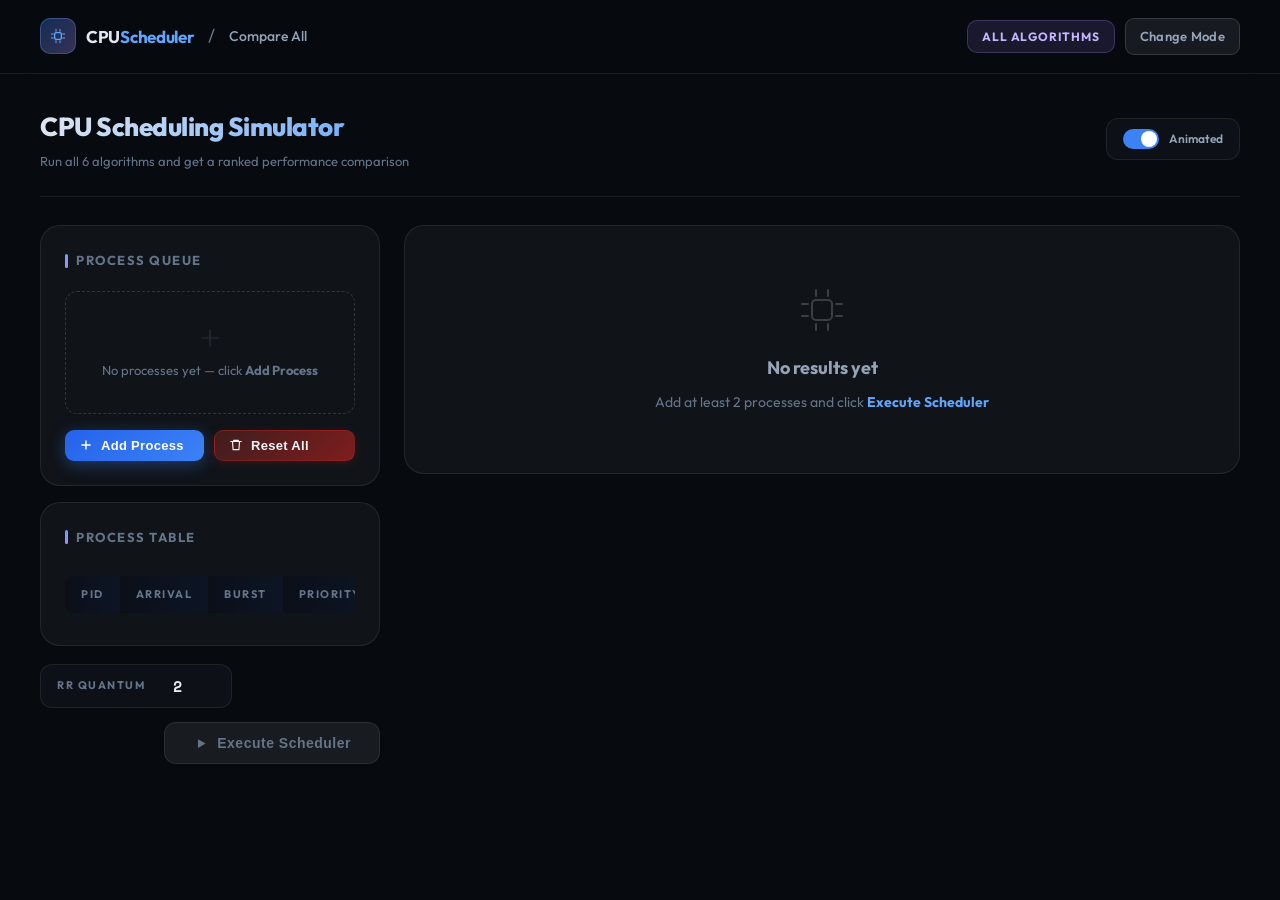
==== commit 18af2663: "update" ====
--- a/templates/index.html
+++ b/templates/index.html
@@ -1,174 +1,251 @@
 <!DOCTYPE html>
-<html>
+<html lang="en">
 <head>
+  <meta charset="UTF-8"/>
+  <meta name="viewport" content="width=device-width, initial-scale=1.0"/>
   <title>CPU Scheduling Simulator</title>
+  <link rel="icon" type="image/png" href="/static/favicon.png">
+  <link rel="manifest" href="/static/manifest.json">
+  <meta name="theme-color" content="#070b10">
+  <link rel="preconnect" href="https://fonts.googleapis.com">
+  <link rel="preconnect" href="https://fonts.gstatic.com" crossorigin>
+  <link href="https://fonts.googleapis.com/css2?family=Space+Mono:wght@400;700&family=Outfit:wght@300;400;500;600;700;800&display=swap" rel="stylesheet">
   <link rel="stylesheet" href="/static/style.css">
-   <link rel="manifest" href="/static/manifest.json">
-  <meta name="theme-color" content="#0b0f14">
-  <meta name="viewport" content="width=device-width, initial-scale=1.0">
 </head>
-<body>
-
-  <h1 class="main-title">CPU SCHEDULING SIMULATOR</h1>
-
-  <div class="card">
-
-    <div class="process-layout">
-
-      <!-- LEFT SIDE: Process Cards -->
-      <div class="left-panel">
-        <h3>Processes</h3>
-        <p class="muted">Add a process to simulate it</p>
-
-        <div id="processList" class="process-grid"></div>
-
-        <div class="btn-row">
-  <button class="add-btn" onclick="openModal()">
-    <span class="btn-icon">
-      <svg viewBox="0 0 24 24" width="16" height="16">
-        <path d="M12 5v14M5 12h14" stroke="currentColor" stroke-width="2" stroke-linecap="round"/>
-      </svg>
-    </span>
-    Add Process
-  </button>
-
-  <button class="danger" onclick="clearProcesses()">
-    <span class="btn-icon">
-      <svg viewBox="0 0 24 24" width="16" height="16">
-        <path d="M3 6h18M8 6v-2h8v2M6 6l1 14h10l1-14"
-              stroke="currentColor"
-              stroke-width="2"
-              stroke-linecap="round"/>
-      </svg>
-    </span>
-    Clear All
-  </button>
-</div>
-      </div>
-
-      <!-- RIGHT SIDE: Process Table -->
-      <div class="right-panel">
-        <h3>Process Table</h3>
-
-        <table class="result-table" id="processTable">
-          <tr>
-            <th>PID</th>
-            <th>Arrival</th>
-            <th>Burst</th>
-            <th>Priority</th>
-          </tr>
-        </table>
-      </div>
-
-    </div>
-
-    <!-- Bottom Controls -->
-    <div class="row">
-      <label>Quantum (RR)</label>
-      <input type="number" id="quantum" value="2" min="1">
-     <button id="runBtn" class="run-btn" onclick="runScheduler()">
-  <span class="btn-icon">
-    <svg viewBox="0 0 24 24" width="16" height="16">
-      <path d="M8 5l12 7-12 7V5z" fill="currentColor"/>
-    </svg>
-  </span>
-  Run Scheduler
-</button>
+<body class="sim-body">
+
+  <!-- TOP NAV -->
+  <nav class="sim-nav">
+    <div class="sim-nav-left">
+      <a class="brand" href="/" style="text-decoration:none">
+        <div class="brand-icon"><svg viewBox="0 0 24 24" width="16" height="16" fill="none"><rect x="7" y="7" width="10" height="10" rx="2" stroke="currentColor" stroke-width="2"/><path d="M9 2v3M15 2v3M9 19v3M15 19v3M2 9h3M2 15h3M19 9h3M19 15h3" stroke="currentColor" stroke-width="1.5" stroke-linecap="round"/></svg></div>
+        <span class="brand-text">CPU<span class="brand-accent">Scheduler</span></span>
+      </a>
+      <span class="sim-nav-sep">/</span>
+      <span class="sim-nav-page" id="modeLabel">Simulator</span>
+    </div>
+    <div style="display:flex;gap:10px;align-items:center">
+      <span id="modeBadge" class="mode-badge compare">All Algorithms</span>
+      <a href="/explore" class="btn btn-ghost btn-sm">Change Mode</a>
+    </div>
+  </nav>
+
+  <div class="sim-wrapper">
+
+    <!-- PAGE HEADER -->
+    <div class="sim-header">
+      <div class="sim-header-left">
+        <div class="sim-title" id="pageTitle">CPU Scheduling Simulator</div>
+        <div class="sim-subtitle" id="pageSubtitle">Add processes, configure settings, then run the scheduler</div>
+      </div>
+      <div class="sim-header-right">
+        <!-- Animation toggle -->
+        <label class="anim-toggle-wrap" onclick="toggleAnimation()" title="Toggle Gantt animation">
+          <div class="toggle-track on" id="animToggle"><div class="toggle-thumb"></div></div>
+          <span id="animLabel">Animated</span>
+        </label>
+      </div>
+    </div>
+
+    <!-- TWO-COLUMN LAYOUT -->
+    <div class="sim-layout">
+
+      <!-- LEFT PANEL: Process Input -->
+      <div>
+        <div class="sim-card">
+          <div class="sim-card-title">Process Queue</div>
+
+          <!-- Process cards -->
+          <div id="processList"></div>
+
+          <!-- Button row -->
+          <div style="display:flex;gap:10px;flex-wrap:wrap">
+            <button class="btn btn-primary btn-sm" onclick="openModal()" style="flex:1">
+              <svg viewBox="0 0 24 24" width="14" height="14" fill="none" stroke="currentColor" stroke-width="2.5" stroke-linecap="round"><path d="M12 5v14M5 12h14"/></svg>
+              Add Process
+            </button>
+            <button class="btn btn-danger btn-sm" onclick="clearProcesses()" style="flex:1">
+              <svg viewBox="0 0 24 24" width="14" height="14" fill="none" stroke="currentColor" stroke-width="2" stroke-linecap="round" stroke-linejoin="round"><path d="M3 6h18M8 6V4h8v2M6 6l1 14h10l1-14"/></svg>
+              Reset All
+            </button>
+          </div>
+        </div>
+
+        <!-- Single algorithm selector (shown only in single mode) -->
+        <div id="singleAlgoCard" class="sim-card hidden" style="margin-top:16px">
+          <div class="sim-card-title">Select Algorithm</div>
+          <div class="algo-selector" id="algoSelector">
+            <button class="algo-sel-btn active" data-algo="FCFS" onclick="selectSingleAlgo('FCFS',this)">FCFS</button>
+            <button class="algo-sel-btn" data-algo="SPN" onclick="selectSingleAlgo('SPN',this)">SPN</button>
+            <button class="algo-sel-btn" data-algo="SRTF" onclick="selectSingleAlgo('SRTF',this)">SRTF</button>
+            <button class="algo-sel-btn" data-algo="RR" onclick="selectSingleAlgo('RR',this)">RR</button>
+            <button class="algo-sel-btn" data-algo="Priority NP" onclick="selectSingleAlgo('Priority NP',this)">Pri·NP</button>
+            <button class="algo-sel-btn" data-algo="Priority P" onclick="selectSingleAlgo('Priority P',this)">Pri·P</button>
+          </div>
+        </div>
+
+        <!-- Compare2 selectors (shown in compare2 mode) -->
+        <div id="compare2Card" class="sim-card hidden" style="margin-top:16px">
+          <div class="sim-card-title">Select Two Algorithms</div>
+          <div style="display:flex;flex-direction:column;gap:12px">
+            <div>
+              <div style="font-size:11px;font-weight:700;letter-spacing:1px;text-transform:uppercase;color:var(--text3);margin-bottom:8px">Algorithm A</div>
+              <div class="algo-selector" id="algoSelectorA">
+                <button class="algo-sel-btn active" data-algo="FCFS" onclick="selectCompareAlgo('A','FCFS',this)">FCFS</button>
+                <button class="algo-sel-btn" data-algo="SPN" onclick="selectCompareAlgo('A','SPN',this)">SPN</button>
+                <button class="algo-sel-btn" data-algo="SRTF" onclick="selectCompareAlgo('A','SRTF',this)">SRTF</button>
+                <button class="algo-sel-btn" data-algo="RR" onclick="selectCompareAlgo('A','RR',this)">RR</button>
+                <button class="algo-sel-btn" data-algo="Priority NP" onclick="selectCompareAlgo('A','Priority NP',this)">Pri·NP</button>
+                <button class="algo-sel-btn" data-algo="Priority P" onclick="selectCompareAlgo('A','Priority P',this)">Pri·P</button>
+              </div>
+            </div>
+            <div>
+              <div style="font-size:11px;font-weight:700;letter-spacing:1px;text-transform:uppercase;color:var(--text3);margin-bottom:8px">Algorithm B</div>
+              <div class="algo-selector" id="algoSelectorB">
+                <button class="algo-sel-btn" data-algo="FCFS" onclick="selectCompareAlgo('B','FCFS',this)">FCFS</button>
+                <button class="algo-sel-btn" data-algo="SPN" onclick="selectCompareAlgo('B','SPN',this)">SPN</button>
+                <button class="algo-sel-btn active" data-algo="SRTF" onclick="selectCompareAlgo('B','SRTF',this)">SRTF</button>
+                <button class="algo-sel-btn" data-algo="RR" onclick="selectCompareAlgo('B','RR',this)">RR</button>
+                <button class="algo-sel-btn" data-algo="Priority NP" onclick="selectCompareAlgo('B','Priority NP',this)">Pri·NP</button>
+                <button class="algo-sel-btn" data-algo="Priority P" onclick="selectCompareAlgo('B','Priority P',this)">Pri·P</button>
+              </div>
+            </div>
+          </div>
+        </div>
+
+        <!-- Process table -->
+        <div class="sim-card" style="margin-top:16px">
+          <div class="sim-card-title">Process Table</div>
+          <div class="process-table-wrap">
+            <table class="process-table" id="processTable">
+              <tr><th>PID</th><th>Arrival</th><th>Burst</th><th>Priority</th><th></th></tr>
+            </table>
+          </div>
+        </div>
+
+        <!-- Controls -->
+        <div class="sim-controls">
+          <div class="control-group">
+            <span class="control-label">RR Quantum</span>
+            <input type="number" class="control-input" id="quantum" value="2" min="1">
+          </div>
+          <button class="run-btn" id="runBtn" onclick="runScheduler()" disabled>
+            <svg viewBox="0 0 24 24" width="15" height="15" fill="currentColor"><path d="M8 5l12 7-12 7V5z"/></svg>
+            Execute Scheduler
+          </button>
+        </div>
+      </div>
+
+      <!-- RIGHT PANEL: Results -->
+      <div>
+        <div id="resultsSection" class="hidden">
+
+          <!-- ALL MODE results -->
+          <div id="allResults">
+            <div class="results-header">
+              <div class="results-title" id="resultsHeading">Results Summary</div>
+              <div class="results-meta" id="resultsMeta"></div>
+            </div>
+
+            <div class="sim-card" id="summaryCard">
+              <div class="summary-layout">
+                <div>
+                  <table class="summary-table" id="summaryTable">
+                    <tr><th>Algorithm</th><th>Avg WT</th><th>Avg TAT</th><th>Avg RT</th><th>Throughput</th><th>CPU Util</th></tr>
+                  </table>
+                  <div id="viewAlgorithmsBtn" class="view-algo-link">
+                    View Detailed Results
+                    <span class="arrow">→</span>
+                  </div>
+                </div>
+                <div id="bestText"></div>
+              </div>
+            </div>
+
+            <div id="algorithmsBlock" class="algo-hidden">
+              <div class="results-header">
+                <div class="results-title" id="algorithmsHeading">Algorithm Detail</div>
+              </div>
+              <div class="algo-bar" id="algoButtons"></div>
+              <div class="sim-card" id="details">
+                <div class="empty-state">
+                  <svg viewBox="0 0 24 24" width="32" height="32" fill="none" stroke="currentColor" stroke-width="1.5"><path d="M4 19V5M4 19h16" stroke-linecap="round"/><path d="M7 14l3-3 3 2 4-6" stroke-linecap="round"/></svg>
+                  <p>Select an algorithm above to view its Gantt chart and metrics</p>
+                </div>
+              </div>
+            </div>
+          </div>
+
+          <!-- SINGLE MODE results -->
+          <div id="singleResults" class="hidden">
+            <div class="results-header">
+              <div class="results-title" id="singleHeading">Algorithm Results</div>
+            </div>
+            <div class="sim-card" id="singleDetails"></div>
+          </div>
+
+          <!-- COMPARE2 MODE results -->
+          <div id="compare2Results" class="hidden">
+            <div class="results-header">
+              <div class="results-title" id="compare2Heading">Head-to-Head Comparison</div>
+            </div>
+            <div class="compare-layout" id="compareLayout"></div>
+          </div>
+
+        </div>
+
+        <!-- Empty state before first run -->
+        <div id="emptyState" class="sim-card" style="text-align:center;padding:60px 32px">
+          <svg viewBox="0 0 24 24" width="48" height="48" fill="none" stroke="currentColor" stroke-width="1" style="opacity:0.2;margin:0 auto 20px;display:block"><rect x="7" y="7" width="10" height="10" rx="2"/><path d="M9 2v3M15 2v3M9 19v3M15 19v3M2 9h3M2 15h3M19 9h3M19 15h3" stroke-linecap="round"/></svg>
+          <div style="font-size:18px;font-weight:700;color:var(--text2);margin-bottom:8px">No results yet</div>
+          <div style="font-size:14px;color:var(--text3)">Add at least 2 processes and click <strong style="color:var(--blue2)">Execute Scheduler</strong></div>
+        </div>
+      </div>
+
     </div>
   </div>
 
-<!-- RESULTS SECTION (HIDDEN INITIALLY) -->
-<div id="resultsSection" class="hidden">
-
-  <h2 id="resultsHeading">Results Summary</h2>
-  <div id="summaryTable" class="card"></div>
-
- <div id="algorithmsBlock" class="algo-hidden">
-
-  <h2 id="algorithmsHeading">Algorithms</h2>
-
-  <div id="algoButtons" class="algo-bar"></div>
-
-  <div id="details" class="card"></div>
-
-</div>
-
-</div>
-  <!-- Modal -->
-<div id="processModal" class="modal hidden">
-
-  <div class="modal-content split-modal">
-
-    <!-- LEFT PANEL -->
-    <div class="modal-left">
-      <div class="modal-brand">
-        <h2>CPU Scheduler</h2>
-        <p>
-          Simulate scheduling algorithms
-          and compare performance.
-        </p>
-      </div>
-
-      <div class="modal-big-text">
-        Plan.<br>
-        Simulate.<br>
-        Analyze.
-      </div>
-    </div>
-
-    <!-- RIGHT PANEL -->
-    <div class="modal-right">
-
-      <h3>Add Process</h3>
-
-      <form id="processForm" autocomplete="off">
-
-      <div class="modal-grid">
-        <div>
-          <label>Arrival Time</label>
-          <input type="number" id="mArrival" min="0">
-        </div>
-
-        <div>
-          <label>Burst Time</label>
-          <input type="number" id="mBurst" min="1">
-        </div>
-
-        <div style="grid-column:1 / -1;">
-          <label>Priority</label>
-          <input type="number" id="mPriority" min="1">
-        </div>
-
-      </div>
-
-      <div id="modalError" class="modal-error hidden"></div>
-
-     <div class="modal-actions">
-
-  <div class="color-picker-wrap">
-    <div id="colorPreview" class="color-preview">
-      <input type="color" id="mColor" value="#3b82f6" aria-label="Pick color">
+  <!-- ADD PROCESS MODAL -->
+  <div id="processModal" class="modal hidden">
+    <div class="modal-content">
+      <div class="modal-left">
+        <div class="modal-brand">
+          <h2>CPU Scheduler</h2>
+          <p>Define a process with its arrival time, burst time, and priority for scheduling simulation.</p>
+        </div>
+        <div class="modal-big-text">Define.<br/>Simulate.<br/>Analyze.</div>
+      </div>
+      <div class="modal-right">
+        <h3 id="modalTitle">Add Process</h3>
+        <div class="modal-grid">
+          <div>
+            <label>Arrival Time</label>
+            <input type="number" id="mArrival" min="0" placeholder="e.g. 0">
+          </div>
+          <div>
+            <label>Burst Time</label>
+            <input type="number" id="mBurst" min="1" placeholder="e.g. 5">
+          </div>
+          <div>
+            <label>Priority <span style="color:var(--text3);font-weight:400;text-transform:none;letter-spacing:0">(lower = higher priority)</span></label>
+            <input type="number" id="mPriority" min="1" placeholder="e.g. 1">
+          </div>
+        </div>
+        <div id="modalError" class="modal-error hidden"></div>
+        <div class="modal-actions">
+          <div class="color-preview" id="colorPreview">
+            <input type="color" id="mColor" value="#3b82f6" aria-label="Process color">
+          </div>
+          <button class="btn btn-ghost" onclick="closeModal()">Discard</button>
+          <button class="btn btn-primary" onclick="addProcess()">Save Process</button>
+        </div>
+      </div>
     </div>
   </div>
-
-  <button type="button" class="primary" onclick="addProcess()">Submit</button>
-  <button type="button" class="cancel-btn" onclick="closeModal()">Cancel</button>
-
-</div>
-       </form>
-    </div>
-
-  </div>
-
-</div>
-  
 
   <script src="/static/script.js"></script>
   <script>
-if ("serviceWorker" in navigator) {
-  navigator.serviceWorker.register("/static/service-worker.js")
-    .then(() => console.log("Service Worker Registered"));
-}
-</script>
+    if ("serviceWorker" in navigator) navigator.serviceWorker.register("/static/service-worker.js").catch(()=>{});
+  </script>
 </body>
-</html>+</html>
--- a/static/style.css
+++ b/static/style.css
@@ -1,2088 +1,1243 @@
-html, body {
-  height: auto;
-  min-height: 100%;
+/* ============================================================
+   CPU SCHEDULER — DESIGN SYSTEM
+   ============================================================ */
+
+*, *::before, *::after { box-sizing: border-box; margin: 0; padding: 0; }
+
+:root {
+  --bg:        #070b10;
+  --bg2:       #0d1117;
+  --bg3:       #111827;
+  --surface:   rgba(255,255,255,0.04);
+  --surface2:  rgba(255,255,255,0.07);
+  --border:    rgba(255,255,255,0.08);
+  --border2:   rgba(255,255,255,0.14);
+  --text:      #e2e8f0;
+  --text2:     #94a3b8;
+  --text3:     #64748b;
+  --blue:      #3b82f6;
+  --blue2:     #60a5fa;
+  --purple:    #a78bfa;
+  --cyan:      #22d3ee;
+  --green:     #10b981;
+  --red:       #ef4444;
+  --amber:     #f59e0b;
+  --radius:    14px;
+  --radius-lg: 20px;
+  --font-mono: 'Space Mono', monospace;
+  --font-body: 'Outfit', system-ui, sans-serif;
+}
+
+html { scroll-behavior: smooth; overflow-x: hidden; }
+body {
+  background: var(--bg);
+  color: var(--text);
+  font-family: var(--font-body);
+  font-size: 15px;
+  line-height: 1.6;
   overflow-x: hidden;
+}
+
+/* ── Typography ── */
+h1,h2,h3,h4 { line-height: 1.25; }
+a { color: inherit; text-decoration: none; }
+
+/* ── Scrollbar ── */
+::-webkit-scrollbar { width: 6px; height: 6px; }
+::-webkit-scrollbar-track { background: var(--bg2); }
+::-webkit-scrollbar-thumb { background: rgba(255,255,255,0.12); border-radius: 3px; }
+
+/* ============================================================
+   GOOGLE FONTS IMPORT
+   ============================================================ */
+@import url('https://fonts.googleapis.com/css2?family=Space+Mono:wght@400;700&family=Outfit:wght@300;400;500;600;700;800&display=swap');
+
+/* ============================================================
+   HIDDEN UTILITY
+   ============================================================ */
+.hidden { display: none !important; }
+
+/* ============================================================
+   HOME PAGE — BACKGROUND CANVAS
+   ============================================================ */
+.home-body { margin: 0; padding: 0; background: var(--bg); }
+
+.bg-canvas {
+  position: fixed; inset: 0; z-index: 0;
+  pointer-events: none; overflow: hidden;
+}
+.bg-grid {
+  position: absolute; inset: 0;
+  background-image:
+    linear-gradient(rgba(255,255,255,0.025) 1px, transparent 1px),
+    linear-gradient(90deg, rgba(255,255,255,0.025) 1px, transparent 1px);
+  background-size: 60px 60px;
+  mask-image: radial-gradient(ellipse 80% 80% at 50% 50%, black, transparent);
+}
+.bg-glow {
+  position: absolute; border-radius: 50%;
+  filter: blur(100px); pointer-events: none;
+}
+.g1 { width: 600px; height: 600px; top: -200px; left: -200px;
+      background: radial-gradient(circle, rgba(59,130,246,0.12), transparent 70%); }
+.g2 { width: 500px; height: 500px; top: 30%; right: -150px;
+      background: radial-gradient(circle, rgba(167,139,250,0.10), transparent 70%); }
+.g3 { width: 400px; height: 400px; bottom: 0; left: 30%;
+      background: radial-gradient(circle, rgba(34,211,238,0.08), transparent 70%); }
+
+.floating-particles { position: absolute; inset: 0; }
+.particle {
+  position: absolute;
+  border-radius: 50%;
+  background: var(--blue2);
+  animation: floatUp linear infinite;
+}
+@keyframes floatUp {
+  0%   { transform: translateY(0) scale(1); opacity: 0; }
+  10%  { opacity: 1; }
+  90%  { opacity: 0.5; }
+  100% { transform: translateY(-120vh) scale(0.5); opacity: 0; }
+}
+
+/* ============================================================
+   NAVBAR
+   ============================================================ */
+.nav {
+  position: fixed; top: 0; left: 0; right: 0; z-index: 100;
+  background: transparent;
+  transition: background 0.3s, backdrop-filter 0.3s, border-color 0.3s;
+  border-bottom: 1px solid transparent;
+}
+.nav.scrolled {
+  background: rgba(7,11,16,0.85);
+  backdrop-filter: blur(20px);
+  border-bottom-color: var(--border);
+}
+.nav-inner {
+  max-width: 1200px; margin: 0 auto;
+  display: flex; align-items: center; justify-content: space-between;
+  padding: 18px 32px;
+}
+.brand {
+  display: flex; align-items: center; gap: 10px;
+  font-weight: 700; font-size: 17px; letter-spacing: -0.3px;
+}
+.brand-icon {
+  width: 36px; height: 36px; border-radius: 10px;
+  background: linear-gradient(135deg, rgba(59,130,246,0.3), rgba(167,139,250,0.3));
+  border: 1px solid rgba(96,165,250,0.3);
+  display: flex; align-items: center; justify-content: center;
+  color: var(--blue2);
+}
+.brand-icon.small { width: 26px; height: 26px; border-radius: 7px; }
+.brand-text { color: var(--text); }
+.brand-accent { color: var(--blue2); }
+
+.nav-links {
+  display: flex; align-items: center; gap: 6px;
+}
+.nav-link {
+  padding: 8px 14px; border-radius: 8px;
+  color: var(--text2); font-size: 14px; font-weight: 500;
+  transition: color 0.2s, background 0.2s;
+}
+.nav-link:hover { color: var(--text); background: var(--surface); }
+.nav-github {
+  display: flex; align-items: center; justify-content: center;
+  width: 36px; height: 36px; padding: 0; border-radius: 8px;
+  color: var(--text2);
+}
+.nav-github:hover { color: var(--text); background: var(--surface); }
+.nav-cta {
+  display: flex; align-items: center; gap: 7px;
+  padding: 9px 18px; border-radius: 10px;
+  background: var(--blue); color: #fff !important;
+  font-size: 14px; font-weight: 600;
+  transition: background 0.2s, transform 0.2s, box-shadow 0.2s;
+  box-shadow: 0 4px 16px rgba(59,130,246,0.3);
+  margin-left: 8px;
+}
+.nav-cta:hover {
+  background: var(--blue2); transform: translateY(-1px);
+  box-shadow: 0 6px 20px rgba(59,130,246,0.4);
+}
+
+/* Mobile nav */
+.nav-burger {
+  display: none; flex-direction: column; gap: 5px;
+  background: none; border: none; cursor: pointer; padding: 6px;
+}
+.nav-burger span {
+  display: block; width: 22px; height: 2px;
+  background: var(--text2); border-radius: 2px; transition: 0.3s;
+}
+.nav-mobile {
+  background: rgba(7,11,16,0.97); backdrop-filter: blur(20px);
+  border-top: 1px solid var(--border); padding: 16px 24px 24px;
+  display: flex; flex-direction: column; gap: 4px;
+}
+.nav-mobile a {
+  padding: 12px 16px; border-radius: 10px; color: var(--text2);
+  font-size: 15px; font-weight: 500; transition: 0.2s;
+}
+.nav-mobile a:hover { background: var(--surface); color: var(--text); }
+.nav-mobile .nav-cta { margin: 12px 0 0; justify-content: center; }
+
+/* ============================================================
+   HOME MAIN
+   ============================================================ */
+.home-main {
+  position: relative; z-index: 1;
+  max-width: 1200px; margin: 0 auto;
+  padding: 0 32px 80px;
+}
+
+/* ── Animate-in ── */
+.animate-in {
+  opacity: 0; transform: translateY(24px);
+  animation: fadeUp 0.7s ease forwards;
+  animation-delay: var(--delay, 0ms);
+}
+@keyframes fadeUp {
+  to { opacity: 1; transform: translateY(0); }
+}
+
+/* ── Scroll reveal ── */
+.scroll-reveal { opacity: 0; transform: translateY(30px); transition: opacity 0.6s ease, transform 0.6s ease; }
+.scroll-reveal.visible { opacity: 1; transform: translateY(0); }
+
+/* ── Section shared ── */
+.section {
+  padding: 100px 0 0;
+}
+.section-head { text-align: center; margin-bottom: 60px; }
+.section-tag {
+  display: inline-block; padding: 5px 14px; border-radius: 999px;
+  font-size: 12px; font-weight: 700; letter-spacing: 1.5px; text-transform: uppercase;
+  color: var(--blue2); background: rgba(59,130,246,0.12);
+  border: 1px solid rgba(59,130,246,0.2); margin-bottom: 16px;
+}
+.section-title {
+  font-size: clamp(28px, 4vw, 40px); font-weight: 800;
+  color: var(--text); letter-spacing: -0.5px; margin-bottom: 14px;
+}
+.section-sub {
+  font-size: 17px; color: var(--text2); max-width: 500px; margin: 0 auto;
+}
+
+/* ============================================================
+   HERO
+   ============================================================ */
+.hero {
+  display: grid; grid-template-columns: 1fr 1fr;
+  gap: 80px; align-items: center;
+  padding-top: 140px; min-height: 90vh;
+}
+.hero-badge {
+  display: inline-flex; align-items: center; gap: 10px;
+  padding: 7px 16px; border-radius: 999px;
+  background: rgba(59,130,246,0.08);
+  border: 1px solid rgba(59,130,246,0.2);
+  font-size: 12px; font-weight: 600; letter-spacing: 1px;
+  text-transform: uppercase; color: var(--blue2); margin-bottom: 24px;
+}
+.badge-pulse {
+  width: 8px; height: 8px; border-radius: 50%;
+  background: var(--green);
+  box-shadow: 0 0 0 0 rgba(16,185,129,0.5);
+  animation: pulse 2s infinite;
+}
+@keyframes pulse {
+  0%   { box-shadow: 0 0 0 0 rgba(16,185,129,0.5); }
+  70%  { box-shadow: 0 0 0 8px rgba(16,185,129,0); }
+  100% { box-shadow: 0 0 0 0 rgba(16,185,129,0); }
+}
+.hero-title {
+  font-size: clamp(38px, 5vw, 58px); font-weight: 800;
+  letter-spacing: -1.5px; line-height: 1.1;
+  color: var(--text); margin-bottom: 22px;
+}
+.hero-grad {
+  background: linear-gradient(120deg, var(--blue2), var(--purple), var(--cyan));
+  -webkit-background-clip: text; background-clip: text;
+  -webkit-text-fill-color: transparent;
+}
+.hero-sub {
+  font-size: 17px; color: var(--text2); line-height: 1.7;
+  max-width: 480px; margin-bottom: 36px;
+}
+.hero-actions {
+  display: flex; gap: 14px; flex-wrap: wrap; margin-bottom: 48px;
+}
+.hero-stats {
+  display: flex; align-items: center; gap: 0;
+  padding: 20px 28px; border-radius: 16px;
+  background: var(--surface); border: 1px solid var(--border);
+  width: fit-content;
+}
+.stat-item { text-align: center; padding: 0 24px; }
+.stat-num {
+  display: block; font-size: 28px; font-weight: 800;
+  font-family: var(--font-mono);
+  background: linear-gradient(135deg, var(--blue2), var(--purple));
+  -webkit-background-clip: text; background-clip: text;
+  -webkit-text-fill-color: transparent;
+}
+.stat-label { font-size: 11px; letter-spacing: 1.5px; text-transform: uppercase; color: var(--text3); }
+.stat-divider { width: 1px; height: 36px; background: var(--border2); }
+
+/* ── Terminal card (hero right) ── */
+.hero-visual { display: flex; justify-content: flex-end; }
+.terminal-card {
+  width: 100%; max-width: 500px;
+  background: var(--bg2); border: 1px solid var(--border2);
+  border-radius: var(--radius-lg);
+  box-shadow: 0 40px 100px rgba(0,0,0,0.6), 0 0 0 1px rgba(255,255,255,0.04);
+  overflow: hidden;
+}
+.terminal-header {
+  display: flex; align-items: center; gap: 10px;
+  padding: 14px 18px;
+  background: rgba(255,255,255,0.03);
+  border-bottom: 1px solid var(--border);
+}
+.terminal-dots { display: flex; gap: 6px; }
+.tdot { width: 12px; height: 12px; border-radius: 50%; }
+.tdot.red    { background: #ff5f57; }
+.tdot.yellow { background: #ffbd2e; }
+.tdot.green  { background: #28c840; }
+.terminal-title {
+  flex: 1; text-align: center;
+  font-size: 12px; color: var(--text3); font-family: var(--font-mono);
+}
+.terminal-status {
+  display: flex; align-items: center; gap: 6px;
+  font-size: 11px; font-weight: 700; letter-spacing: 1px; color: var(--green);
+}
+.status-dot {
+  width: 6px; height: 6px; border-radius: 50%; background: var(--green);
+  animation: pulse 2s infinite;
+}
+.terminal-body { padding: 20px; }
+.algo-chips { display: flex; gap: 8px; flex-wrap: wrap; margin-bottom: 18px; }
+.algo-chip {
+  padding: 5px 12px; border-radius: 8px;
+  background: var(--surface2); border: 1px solid var(--border2);
+  font-size: 12px; font-weight: 700; font-family: var(--font-mono);
+  color: var(--text2); transition: 0.2s;
+}
+.algo-chip.active { background: rgba(59,130,246,0.2); border-color: rgba(59,130,246,0.4); color: var(--blue2); }
+.algo-chip.best   { background: rgba(16,185,129,0.15); border-color: rgba(16,185,129,0.4); color: #6ee7b7; }
+.gantt-label { font-size: 11px; font-weight: 700; letter-spacing: 1.5px; text-transform: uppercase;
+               color: var(--text3); margin-bottom: 10px; }
+.gantt-mock { display: flex; gap: 4px; border-radius: 10px; overflow: hidden; margin-bottom: 6px; }
+.gm-block {
+  flex: var(--w); background: var(--c);
+  padding: 10px 8px; text-align: center;
+  font-size: 12px; font-weight: 800; color: #fff;
+  font-family: var(--font-mono);
+  border-radius: 6px;
+  animation: blockReveal 0.5s ease both;
+  animation-delay: calc(var(--w) * 0.15s);
+}
+@keyframes blockReveal {
+  from { transform: scaleX(0); opacity: 0; }
+  to   { transform: scaleX(1); opacity: 1; }
+}
+.gantt-ticks {
+  display: flex; justify-content: space-between;
+  font-size: 10px; color: var(--text3); font-family: var(--font-mono);
+  margin-bottom: 18px;
+}
+.metrics-grid { display: grid; grid-template-columns: 1fr 1fr; gap: 10px; }
+.metric-box {
+  padding: 12px 14px; border-radius: 12px;
+  background: var(--surface); border: 1px solid var(--border);
+}
+.metric-box.highlight-metric {
+  background: rgba(59,130,246,0.12);
+  border-color: rgba(59,130,246,0.3);
+}
+.metric-label { font-size: 10px; text-transform: uppercase; letter-spacing: 1px; color: var(--text3); margin-bottom: 4px; }
+.metric-val { font-size: 18px; font-weight: 800; font-family: var(--font-mono); color: var(--text); }
+.highlight-metric .metric-val { color: var(--blue2); }
+
+/* ============================================================
+   FEATURES GRID
+   ============================================================ */
+.feature-grid {
+  display: grid;
+  grid-template-columns: repeat(3, 1fr);
+  grid-template-rows: auto auto;
+  gap: 20px;
+}
+.feature-card {
+  background: var(--surface); border: 1px solid var(--border);
+  border-radius: var(--radius-lg); padding: 28px;
+  transition: border-color 0.3s, transform 0.3s, box-shadow 0.3s;
+}
+.feature-card:hover {
+  border-color: rgba(59,130,246,0.35);
+  transform: translateY(-4px);
+  box-shadow: 0 20px 50px rgba(0,0,0,0.4);
+}
+.fc-large { grid-column: 1 / 3; display: flex; flex-direction: column; }
+.fc-icon {
+  width: 48px; height: 48px; border-radius: 12px;
+  background: rgba(59,130,246,0.12); border: 1px solid rgba(59,130,246,0.2);
+  display: flex; align-items: center; justify-content: center;
+  color: var(--blue2); margin-bottom: 18px;
+}
+.feature-card h3 { font-size: 18px; font-weight: 700; margin-bottom: 10px; color: var(--text); }
+.feature-card p  { font-size: 14px; color: var(--text2); line-height: 1.6; }
+.fc-tags { display: flex; gap: 8px; flex-wrap: wrap; margin-top: 18px; }
+.fc-tags span {
+  padding: 4px 12px; border-radius: 999px;
+  font-size: 11px; font-weight: 700; letter-spacing: 0.5px;
+  background: rgba(59,130,246,0.1); border: 1px solid rgba(59,130,246,0.2); color: var(--blue2);
+}
+
+/* ============================================================
+   HOW IT WORKS — STEPS
+   ============================================================ */
+.steps-container {
+  display: flex; align-items: flex-start;
+  gap: 0; max-width: 900px; margin: 0 auto;
+}
+.step-card {
+  flex: 1; text-align: center; padding: 36px 28px;
+  background: var(--surface); border: 1px solid var(--border);
+  border-radius: var(--radius-lg);
+  transition: border-color 0.3s, transform 0.3s;
+}
+.step-card:hover { border-color: rgba(59,130,246,0.35); transform: translateY(-4px); }
+.step-arrow {
+  display: flex; align-items: center; padding: 0 8px; color: var(--text3);
+  flex-shrink: 0; margin-top: 60px;
+}
+.step-number {
+  font-size: 48px; font-weight: 800; font-family: var(--font-mono);
+  background: linear-gradient(135deg, var(--blue2), var(--purple));
+  -webkit-background-clip: text; background-clip: text;
+  -webkit-text-fill-color: transparent;
+  line-height: 1; margin-bottom: 16px;
+}
+.step-icon {
+  width: 52px; height: 52px; border-radius: 14px; margin: 0 auto 20px;
+  background: rgba(59,130,246,0.12); border: 1px solid rgba(59,130,246,0.2);
+  display: flex; align-items: center; justify-content: center;
+  color: var(--blue2);
+}
+.step-card h3 { font-size: 18px; font-weight: 700; margin-bottom: 10px; color: var(--text); }
+.step-card p  { font-size: 14px; color: var(--text2); line-height: 1.6; }
+
+/* ============================================================
+   ALGORITHM SHOWCASE
+   ============================================================ */
+.algo-showcase {
+  display: grid; grid-template-columns: repeat(3, 1fr); gap: 20px;
+}
+.algo-item {
+  padding: 28px 24px; border-radius: var(--radius-lg);
+  background: var(--surface); border: 1px solid var(--border);
+  transition: 0.3s;
+}
+.algo-item:hover { border-color: rgba(59,130,246,0.35); transform: translateY(-4px); box-shadow: 0 20px 50px rgba(0,0,0,0.4); }
+.algo-item.best-algo { border-color: rgba(16,185,129,0.3); background: rgba(16,185,129,0.05); }
+.algo-badge {
+  display: inline-block; padding: 4px 10px; border-radius: 999px;
+  font-size: 10px; font-weight: 700; letter-spacing: 1px; text-transform: uppercase;
+  color: var(--text3); background: var(--surface2); border: 1px solid var(--border2);
+  margin-bottom: 14px;
+}
+.preemptive-badge { color: #6ee7b7; background: rgba(16,185,129,0.12); border-color: rgba(16,185,129,0.3); }
+.algo-name-big {
+  font-size: 32px; font-weight: 800; font-family: var(--font-mono);
+  color: var(--text); margin-bottom: 4px;
+}
+.algo-fullname { font-size: 13px; font-weight: 600; color: var(--blue2); margin-bottom: 12px; }
+.algo-item p { font-size: 13px; color: var(--text2); line-height: 1.6; margin-bottom: 16px; }
+.algo-complexity {
+  font-size: 11px; font-family: var(--font-mono); font-weight: 700;
+  color: var(--text3); background: var(--surface2);
+  border: 1px solid var(--border); padding: 3px 10px; border-radius: 6px; display: inline-block;
+}
+
+/* ============================================================
+   CTA SECTION (HOME)
+   ============================================================ */
+.cta-section {
+  margin-top: 100px; border-radius: 28px;
+  background: linear-gradient(135deg, rgba(59,130,246,0.12) 0%, rgba(167,139,250,0.08) 50%, rgba(34,211,238,0.06) 100%);
+  border: 1px solid rgba(59,130,246,0.2);
+  padding: 60px;
+}
+.cta-inner { display: flex; align-items: center; justify-content: space-between; gap: 40px; }
+.cta-text h2 { font-size: 36px; font-weight: 800; letter-spacing: -0.5px; margin-bottom: 10px; }
+.cta-text p  { font-size: 17px; color: var(--text2); }
+.cta-actions { display: flex; gap: 14px; flex-shrink: 0; }
+
+/* ============================================================
+   HOME FOOTER
+   ============================================================ */
+.home-footer {
+  display: flex; align-items: center; justify-content: space-between;
+  padding: 32px 0 0; margin-top: 60px;
+  border-top: 1px solid var(--border);
+  font-size: 13px; color: var(--text3);
+  flex-wrap: wrap; gap: 16px;
+}
+.footer-brand { display: flex; align-items: center; gap: 8px; font-weight: 700; color: var(--text2); }
+.footer-links { display: flex; gap: 20px; }
+.footer-links a { color: var(--text3); transition: color 0.2s; }
+.footer-links a:hover { color: var(--text); }
+
+/* ============================================================
+   BUTTONS (GLOBAL)
+   ============================================================ */
+.btn {
+  display: inline-flex; align-items: center; gap: 8px;
+  padding: 11px 22px; border-radius: 12px;
+  font-size: 14px; font-weight: 600; letter-spacing: 0.3px;
+  cursor: pointer; border: none; transition: all 0.22s ease;
+  position: relative; overflow: hidden; white-space: nowrap;
+}
+.btn::before {
+  content: ''; position: absolute; top: 0; left: -100%; width: 60%; height: 100%;
+  background: linear-gradient(120deg, transparent, rgba(255,255,255,0.15), transparent);
+  transform: skewX(-25deg); transition: 0.5s;
+}
+.btn:hover::before { left: 140%; }
+.btn:active { transform: scale(0.97); }
+
+.btn-primary {
+  background: linear-gradient(135deg, #2563eb, #3b82f6);
+  color: #fff;
+  box-shadow: 0 4px 16px rgba(59,130,246,0.35);
+}
+.btn-primary:hover { box-shadow: 0 6px 24px rgba(59,130,246,0.5); transform: translateY(-2px); }
+
+.btn-outline {
+  background: transparent; color: var(--text2);
+  border: 1px solid var(--border2);
+}
+.btn-outline:hover { background: var(--surface2); color: var(--text); border-color: rgba(59,130,246,0.3); transform: translateY(-2px); }
+
+.btn-ghost {
+  background: rgba(255,255,255,0.07); color: var(--text2);
+  border: 1px solid var(--border2);
+}
+.btn-ghost:hover { background: rgba(255,255,255,0.12); color: var(--text); transform: translateY(-2px); }
+
+.btn-danger {
+  background: linear-gradient(135deg, #3f1d1d, #7f1d1d);
+  color: #f1f5f9; border: 1px solid rgba(220,38,38,0.3);
+  box-shadow: 0 3px 10px rgba(127,29,29,0.3);
+}
+.btn-danger:hover { box-shadow: 0 5px 16px rgba(153,27,27,0.4); transform: translateY(-2px); }
+
+.btn-success {
+  background: linear-gradient(135deg, #065f46, #059669);
+  color: #fff; box-shadow: 0 4px 16px rgba(5,150,105,0.3);
+}
+.btn-success:hover { box-shadow: 0 6px 22px rgba(5,150,105,0.4); transform: translateY(-2px); }
+
+.btn-lg  { padding: 14px 28px; font-size: 15px; border-radius: 14px; }
+.btn-sm  { padding: 7px 14px; font-size: 13px; border-radius: 9px; }
+.btn-icon-only {
+  width: 36px; height: 36px; padding: 0; border-radius: 10px;
+  display: inline-flex; align-items: center; justify-content: center;
+  background: var(--surface2); border: 1px solid var(--border2);
+  color: var(--text2); cursor: pointer; transition: 0.2s;
+}
+.btn-icon-only:hover { background: rgba(239,68,68,0.12); border-color: rgba(239,68,68,0.3); color: #fca5a5; transform: translateY(-1px); }
+.btn-icon-only svg { width: 15px; height: 15px; stroke-width: 2; fill: none; stroke: currentColor; }
+.btn-icon-only .trash-path { stroke-linecap: round; stroke-linejoin: round; }
+
+/* ============================================================
+   EXPLORE PAGE (MODE SELECTION)
+   ============================================================ */
+.sim-body {
+  background: var(--bg);
+  min-height: 100vh;
+  padding: 0;
+  margin: 0;
+}
+.sim-nav {
+  display: flex; align-items: center; justify-content: space-between;
+  padding: 18px 40px;
+  background: rgba(7,11,16,0.9); backdrop-filter: blur(20px);
+  border-bottom: 1px solid var(--border);
+  position: sticky; top: 0; z-index: 50;
+}
+.sim-nav-left { display: flex; align-items: center; gap: 14px; }
+.sim-nav-sep { color: var(--text3); font-size: 18px; }
+.sim-nav-page { font-size: 14px; color: var(--text2); font-weight: 500; }
+
+.explore-page {
+  max-width: 960px; margin: 0 auto; padding: 80px 32px;
+  text-align: center;
+}
+.explore-title {
+  font-size: clamp(32px, 5vw, 52px); font-weight: 800;
+  letter-spacing: -1px; margin-bottom: 16px;
+  background: linear-gradient(120deg, var(--text), var(--blue2), var(--purple));
+  -webkit-background-clip: text; background-clip: text;
+  -webkit-text-fill-color: transparent;
+}
+.explore-sub { font-size: 17px; color: var(--text2); margin-bottom: 64px; }
+
+.mode-cards {
+  display: grid; grid-template-columns: repeat(3, 1fr);
+  gap: 24px; margin-bottom: 80px;
+}
+.mode-card {
+  background: var(--surface); border: 1px solid var(--border);
+  border-radius: 22px; padding: 36px 28px;
+  cursor: pointer; text-align: left;
+  transition: all 0.3s ease;
+  display: flex; flex-direction: column; gap: 16px;
+  text-decoration: none; color: inherit;
+}
+.mode-card:hover {
+  border-color: var(--mc-color, rgba(59,130,246,0.5));
+  transform: translateY(-6px);
+  box-shadow: 0 24px 60px rgba(0,0,0,0.5);
+  background: var(--mc-bg, rgba(59,130,246,0.05));
+}
+.mc-icon {
+  width: 56px; height: 56px; border-radius: 16px;
+  background: var(--mc-bg, rgba(59,130,246,0.12));
+  border: 1px solid var(--mc-color, rgba(59,130,246,0.25));
+  display: flex; align-items: center; justify-content: center;
+  color: var(--mc-text, var(--blue2));
+}
+.mc-icon svg { width: 26px; height: 26px; }
+.mc-tag {
+  display: inline-block; padding: 3px 10px; border-radius: 999px;
+  font-size: 10px; font-weight: 700; letter-spacing: 1px; text-transform: uppercase;
+  color: var(--mc-text, var(--blue2));
+  background: var(--mc-bg, rgba(59,130,246,0.1));
+  border: 1px solid var(--mc-color, rgba(59,130,246,0.2));
+  margin-bottom: 4px;
+}
+.mc-title { font-size: 20px; font-weight: 800; color: var(--text); }
+.mc-desc  { font-size: 14px; color: var(--text2); line-height: 1.6; flex: 1; }
+.mc-arrow { color: var(--text3); transition: transform 0.2s; }
+.mode-card:hover .mc-arrow { transform: translateX(4px); color: var(--mc-text, var(--blue2)); }
+
+/* ============================================================
+   SIMULATOR PAGE
+   ============================================================ */
+.sim-wrapper {
+  max-width: 1280px; margin: 0 auto;
+  padding: 32px 40px 80px;
+}
+
+/* Page header */
+.sim-header {
+  display: flex; align-items: center; justify-content: space-between;
+  margin-bottom: 28px; padding-bottom: 24px;
+  border-bottom: 1px solid var(--border);
+  flex-wrap: wrap; gap: 16px;
+}
+.sim-header-left { display: flex; flex-direction: column; gap: 4px; }
+.sim-title {
+  font-size: 26px; font-weight: 800; letter-spacing: -0.5px;
+  background: linear-gradient(120deg, var(--text), var(--blue2));
+  -webkit-background-clip: text; background-clip: text;
+  -webkit-text-fill-color: transparent;
+}
+.sim-subtitle { font-size: 13px; color: var(--text3); }
+.sim-header-right { display: flex; gap: 10px; align-items: center; }
+
+/* ── Mode badge ── */
+.mode-badge {
+  display: inline-flex; align-items: center; gap: 8px;
+  padding: 6px 14px; border-radius: 10px;
+  font-size: 12px; font-weight: 700; letter-spacing: 0.8px; text-transform: uppercase;
+}
+.mode-badge.compare { color: #c4b5fd; background: rgba(167,139,250,0.12); border: 1px solid rgba(167,139,250,0.25); }
+.mode-badge.single  { color: var(--blue2); background: rgba(59,130,246,0.12); border: 1px solid rgba(59,130,246,0.25); }
+
+/* ── Panel layout ── */
+.sim-layout {
+  display: grid; grid-template-columns: 340px 1fr;
+  gap: 24px; align-items: start;
+}
+
+/* Card */
+.sim-card {
+  background: var(--surface); border: 1px solid var(--border);
+  border-radius: var(--radius-lg); padding: 24px;
+}
+.sim-card-title {
+  font-size: 13px; font-weight: 700; letter-spacing: 1.5px;
+  text-transform: uppercase; color: var(--text3);
+  margin-bottom: 20px; display: flex; align-items: center; gap: 8px;
+}
+.sim-card-title::before {
+  content: ''; display: block; width: 3px; height: 14px;
+  border-radius: 2px;
+  background: linear-gradient(180deg, var(--blue2), var(--purple));
+}
+
+/* Process grid */
+.process-grid {
+  display: grid; grid-template-columns: 1fr;
+  gap: 10px; margin-bottom: 16px;
+}
+.process-card {
+  background: var(--bg2); border: 1px solid var(--border);
+  border-radius: 12px; padding: 12px 14px;
+  display: flex; align-items: center; gap: 12px;
+  cursor: pointer; transition: all 0.2s;
+}
+.process-card:hover { background: var(--surface2); border-color: var(--border2); transform: translateX(2px); }
+.p-color-dot { width: 10px; height: 10px; border-radius: 50%; flex-shrink: 0; }
+.p-pid {
+  font-size: 13px; font-weight: 800; font-family: var(--font-mono);
+  color: var(--text); min-width: 28px;
+}
+.p-details {
+  flex: 1; display: flex; gap: 12px; flex-wrap: wrap;
+}
+.p-detail { font-size: 12px; color: var(--text3); }
+.p-detail span { color: var(--text2); font-weight: 600; }
+
+.empty-processes {
+  text-align: center; padding: 32px 16px;
+  color: var(--text3); font-size: 13px;
+  border: 1px dashed var(--border2); border-radius: 12px;
+  margin-bottom: 16px;
+}
+.empty-processes svg { opacity: 0.3; margin-bottom: 8px; display: block; margin-left: auto; margin-right: auto; }
+
+.process-table-wrap { overflow-x: auto; }
+.process-table {
+  width: 100%; border-collapse: separate; border-spacing: 0 8px;
+}
+.process-table th {
+  text-align: left; padding: 10px 16px;
+  font-size: 11px; font-weight: 700; letter-spacing: 1.5px; text-transform: uppercase;
+  color: var(--text3);
+  background: linear-gradient(90deg, #0a0f18, #0d1525);
+}
+.process-table th:first-child { border-radius: 8px 0 0 8px; }
+.process-table th:last-child  { border-radius: 0 8px 8px 0; }
+.process-table td {
+  padding: 12px 16px; background: var(--surface);
+  font-size: 13px; color: var(--text2); border: none;
+  transition: background 0.2s;
+}
+.process-table tr td:first-child { border-radius: 8px 0 0 8px; }
+.process-table tr td:last-child  { border-radius: 0 8px 8px 0; }
+.process-table tr:hover td { background: var(--surface2); }
+
+.pid-badge {
+  padding: 4px 10px; border-radius: 7px;
+  font-size: 12px; font-weight: 800; font-family: var(--font-mono);
+  color: #fff; display: inline-block;
+  text-shadow: 0 1px 3px rgba(0,0,0,0.7);
+}
+
+/* Controls row */
+.sim-controls {
+  display: flex; align-items: center; gap: 14px;
+  padding: 18px 0 0;
+  flex-wrap: wrap;
+}
+.control-group {
+  display: flex; align-items: center; gap: 10px;
+  background: var(--bg2); border: 1px solid var(--border);
+  border-radius: 12px; padding: 10px 16px;
+}
+.control-label {
+  font-size: 11px; font-weight: 700; letter-spacing: 1.5px;
+  text-transform: uppercase; color: var(--text3); white-space: nowrap;
+}
+.control-input {
+  width: 60px; text-align: center;
+  background: transparent; border: none; outline: none;
+  color: var(--text); font-size: 15px; font-weight: 700;
+  font-family: var(--font-mono);
+}
+
+/* Mode selector (single algo) */
+.algo-selector {
+  display: flex; flex-wrap: wrap; gap: 8px; margin-bottom: 16px;
+}
+.algo-sel-btn {
+  padding: 8px 14px; border-radius: 10px;
+  background: var(--surface2); border: 1px solid var(--border2);
+  color: var(--text2); font-size: 12px; font-weight: 700;
+  font-family: var(--font-mono); cursor: pointer;
+  transition: all 0.2s; letter-spacing: 0.5px;
+}
+.algo-sel-btn:hover   { border-color: rgba(59,130,246,0.4); color: var(--blue2); }
+.algo-sel-btn.active  {
+  background: rgba(59,130,246,0.18); border-color: rgba(59,130,246,0.6);
+  color: var(--blue2);
+  box-shadow: 0 0 0 3px rgba(59,130,246,0.1);
+}
+
+/* ── Run button ── */
+.run-btn {
+  background: linear-gradient(135deg, #1d4ed8, #2563eb);
+  color: #fff; border: none;
+  padding: 12px 28px; border-radius: 12px;
+  font-size: 14px; font-weight: 700; letter-spacing: 0.5px;
+  cursor: pointer; display: flex; align-items: center; gap: 9px;
+  transition: all 0.25s; position: relative; overflow: hidden;
+  margin-left: auto;
+  box-shadow: 0 4px 18px rgba(37,99,235,0.4);
+}
+.run-btn::before {
+  content: ''; position: absolute; top: 0; left: -100%; width: 60%; height: 100%;
+  background: linear-gradient(120deg, transparent, rgba(255,255,255,0.18), transparent);
+  transform: skewX(-25deg); transition: 0.5s;
+}
+.run-btn:hover::before { left: 140%; }
+.run-btn:hover { transform: translateY(-2px); box-shadow: 0 6px 24px rgba(37,99,235,0.55); }
+.run-btn:active { transform: scale(0.97); }
+.run-btn:disabled {
+  background: rgba(255,255,255,0.07);
+  color: var(--text3); border: 1px solid var(--border);
+  box-shadow: none; cursor: not-allowed;
+}
+.run-btn:disabled:hover { transform: none; }
+
+@keyframes runPulse {
+  0%,100% { box-shadow: 0 4px 18px rgba(37,99,235,0.4); }
+  50%      { box-shadow: 0 4px 30px rgba(37,99,235,0.7); }
+}
+.run-pulse { animation: runPulse 2s infinite; }
+
+/* ============================================================
+   ANIMATION TOGGLE
+   ============================================================ */
+.anim-toggle-wrap {
+  display: flex; align-items: center; gap: 10px;
+  padding: 10px 16px; border-radius: 12px;
+  background: var(--bg2); border: 1px solid var(--border);
+  font-size: 12px; font-weight: 600; color: var(--text2);
+  cursor: pointer; transition: 0.2s; user-select: none;
+}
+.anim-toggle-wrap:hover { border-color: var(--border2); }
+.toggle-track {
+  width: 36px; height: 20px; border-radius: 10px;
+  background: var(--border2); position: relative; transition: background 0.3s;
+  flex-shrink: 0;
+}
+.toggle-track.on { background: var(--blue); }
+.toggle-thumb {
+  position: absolute; top: 2px; left: 2px;
+  width: 16px; height: 16px; border-radius: 50%;
+  background: #fff; transition: transform 0.3s;
+}
+.toggle-track.on .toggle-thumb { transform: translateX(16px); }
+
+/* ============================================================
+   RESULTS SECTION
+   ============================================================ */
+#resultsSection { margin-top: 32px; }
+
+.results-header {
+  display: flex; align-items: center; justify-content: space-between;
+  margin-bottom: 24px; flex-wrap: wrap; gap: 12px;
+}
+.results-title {
+  font-size: 22px; font-weight: 800; letter-spacing: -0.3px;
+  background: linear-gradient(90deg, var(--text), var(--blue2));
+  -webkit-background-clip: text; background-clip: text;
+  -webkit-text-fill-color: transparent;
+}
+.results-meta { font-size: 12px; color: var(--text3); }
+
+/* Summary layout */
+.summary-layout {
+  display: grid; grid-template-columns: 1fr 320px; gap: 20px;
+  margin-bottom: 28px;
+}
+.summary-table {
+  width: 100%; border-collapse: separate; border-spacing: 0 8px;
+}
+.summary-table th {
+  text-align: left; padding: 10px 14px;
+  font-size: 10px; font-weight: 700; letter-spacing: 1.5px; text-transform: uppercase;
+  color: var(--text3); background: linear-gradient(90deg, #080d14, #0a1120);
+}
+.summary-table th:first-child { border-radius: 8px 0 0 8px; }
+.summary-table th:last-child  { border-radius: 0 8px 8px 0; }
+.summary-table td {
+  padding: 12px 14px; background: var(--surface);
+  font-size: 13px; color: var(--text2); font-family: var(--font-mono);
+  transition: background 0.2s; opacity: 0; transform: translateY(6px);
+}
+.summary-table td:first-child { font-family: var(--font-body); border-radius: 8px 0 0 8px; }
+.summary-table td:last-child  { border-radius: 0 8px 8px 0; }
+.summary-table tr { transition: 0.2s; }
+.summary-table tr:hover td { background: var(--surface2); }
+
+/* Row reveal animation */
+.row-reveal {
+  animation: rowReveal 0.45s cubic-bezier(0.2,0.9,0.3,1) forwards;
+}
+@keyframes rowReveal {
+  from { opacity: 0; transform: translateY(8px); }
+  to   { opacity: 1; transform: translateY(0); }
+}
+
+/* Best row */
+.best-row td { background: rgba(16,185,129,0.07) !important; }
+.best-row td:first-child { border-left: 2px solid rgba(16,185,129,0.5); border-radius: 8px 0 0 8px; }
+.best-show { opacity: 1 !important; }
+@keyframes bestPulse {
+  0%,100% { background: rgba(16,185,129,0.07); }
+  50%      { background: rgba(16,185,129,0.18); }
+}
+.best-pulse td { animation: bestPulse 0.7s ease; }
+
+/* Badges */
+.best-badge {
+  display: inline-flex; align-items: center; gap: 4px;
+  padding: 2px 8px; border-radius: 999px;
+  font-size: 10px; font-weight: 800; letter-spacing: 0.5px;
+  color: #6ee7b7; background: rgba(16,185,129,0.15);
+  border: 1px solid rgba(16,185,129,0.35); margin-left: 8px;
+  vertical-align: middle;
+}
+.rank-badge {
+  padding: 2px 8px; border-radius: 999px;
+  font-size: 10px; font-weight: 700;
+  color: var(--text3); background: var(--surface2);
+  border: 1px solid var(--border); margin-left: 6px;
+  vertical-align: middle; opacity: 0; transition: opacity 0.4s;
+}
+.rank-show { opacity: 1 !important; }
+
+/* Best card */
+.best-card {
+  background: var(--surface); border: 1px solid rgba(16,185,129,0.25);
+  border-radius: var(--radius-lg); padding: 24px;
+  height: 100%;
+  opacity: 0; transform: translateY(12px); transition: opacity 0.5s ease, transform 0.5s ease;
+}
+.best-card.best-show { opacity: 1; transform: translateY(0); }
+.best-card-top { display: flex; align-items: center; gap: 10px; margin-bottom: 16px; }
+.best-chip {
+  display: inline-flex; align-items: center; gap: 6px;
+  padding: 4px 12px; border-radius: 999px;
+  font-size: 11px; font-weight: 800; letter-spacing: 1px;
+  color: #6ee7b7; background: rgba(16,185,129,0.15);
+  border: 1px solid rgba(16,185,129,0.35);
+}
+.best-sub { font-size: 12px; color: var(--text3); }
+.best-title {
+  font-size: 22px; font-weight: 800; color: var(--text); margin-bottom: 4px;
+  letter-spacing: -0.3px;
+}
+.best-code { font-size: 12px; font-family: var(--font-mono); color: var(--blue2); margin-bottom: 18px; }
+.best-reason-block { display: flex; flex-direction: column; gap: 10px; }
+.reason-line { display: flex; align-items: center; gap: 12px; font-size: 13px; color: var(--text2); }
+.reason-rank {
+  width: 22px; height: 22px; border-radius: 6px;
+  background: rgba(16,185,129,0.15); border: 1px solid rgba(16,185,129,0.3);
+  display: flex; align-items: center; justify-content: center;
+  font-size: 10px; font-weight: 800; color: #6ee7b7; flex-shrink: 0;
+}
+.multi-title-list { display: flex; flex-wrap: wrap; gap: 8px; margin-bottom: 4px; }
+.algo-name { font-size: 18px; font-weight: 800; color: var(--text); font-family: var(--font-mono); }
+
+/* View algorithms link */
+.view-algo-link {
+  display: none; align-items: center; gap: 8px;
+  margin-top: 20px; padding: 12px 18px;
+  border-radius: 12px; font-size: 13px; font-weight: 700;
+  color: var(--blue2); background: rgba(59,130,246,0.1);
+  border: 1px solid rgba(59,130,246,0.2);
+  cursor: pointer; transition: all 0.2s; width: fit-content;
+}
+.view-algo-link:hover { background: rgba(59,130,246,0.18); transform: translateX(4px); }
+.view-algo-link .arrow { transition: transform 0.2s; }
+.view-algo-link:hover .arrow { transform: translateX(4px); }
+@keyframes fadeInLink { from { opacity: 0; transform: translateY(8px); } to { opacity: 1; transform: translateY(0); } }
+.fade-in-link { animation: fadeInLink 0.4s ease forwards; }
+
+/* Algorithms block */
+.algo-hidden { display: none; }
+
+.algo-bar {
+  display: flex; gap: 8px; flex-wrap: wrap; margin-bottom: 20px;
+}
+.algo-btn {
+  padding: 9px 16px; border-radius: 10px;
+  background: var(--surface2); border: 1px solid var(--border2);
+  color: var(--text2); font-size: 13px; font-weight: 700;
+  font-family: var(--font-mono); cursor: pointer;
+  transition: all 0.2s; letter-spacing: 0.5px;
+  opacity: 0; transform: translateY(6px);
+}
+.algo-btn:hover { border-color: rgba(59,130,246,0.4); color: var(--blue2); background: rgba(59,130,246,0.08); }
+.algo-btn.algo-active { background: rgba(59,130,246,0.18); border-color: rgba(59,130,246,0.6); color: var(--blue2); }
+.algo-btn.algo-best   { border-color: rgba(16,185,129,0.4); color: #6ee7b7; }
+.algo-btn.algo-best.algo-active { background: rgba(16,185,129,0.15); }
+.btn-show { animation: rowReveal 0.4s ease forwards; }
+
+/* Detail card layout */
+.result-layout {
+  display: grid; grid-template-columns: 1fr 280px;
+  gap: 24px; margin-top: 28px;
+}
+
+/* Gantt */
+.gantt-header {
+  display: flex; align-items: center; justify-content: space-between;
+  margin-bottom: 12px;
+}
+.gantt-title {
+  display: flex; align-items: center; gap: 8px;
+  font-size: 12px; font-weight: 700; letter-spacing: 1.5px;
+  text-transform: uppercase; color: var(--text3);
+}
+.gantt-dot {
+  width: 8px; height: 8px; border-radius: 50%;
+  background: linear-gradient(135deg, var(--blue2), var(--purple));
+}
+.gantt-wrap { overflow-x: auto; -webkit-overflow-scrolling: touch; margin-bottom: 4px; }
+.gantt {
+  display: flex; gap: 5px; padding: 8px;
+  border-radius: 14px; min-width: max-content;
+  background: var(--surface); border: 1px solid var(--border);
+}
+.block {
+  position: relative; display: flex; flex-direction: column;
+  justify-content: center; align-items: center;
+  padding: 12px 10px; border-radius: 10px;
+  font-weight: 800; font-size: 13px; color: #fff;
+  font-family: var(--font-mono);
+  text-shadow: 0 1px 3px rgba(0,0,0,0.8);
+  transform-origin: left; min-width: 40px;
+  cursor: default; transition: filter 0.2s;
+}
+.block::after {
+  content: ''; position: absolute; inset: 0; border-radius: 10px;
+  background: linear-gradient(180deg, rgba(255,255,255,0.15), transparent);
+  pointer-events: none;
+}
+.block:hover { filter: brightness(1.15); }
+.block small { font-size: 10px; opacity: 0.85; font-weight: 600; }
+
+/* Result table */
+.result-table {
+  width: 100%; border-collapse: separate; border-spacing: 0 8px; margin-top: 0;
+}
+.result-table th {
+  text-align: left; padding: 10px 14px;
+  font-size: 10px; font-weight: 700; letter-spacing: 1.5px; text-transform: uppercase;
+  color: var(--text3); background: linear-gradient(90deg, #080d14, #0a1120);
+}
+.result-table th:first-child { border-radius: 8px 0 0 8px; }
+.result-table th:last-child  { border-radius: 0 8px 8px 0; }
+.result-table td {
+  padding: 12px 14px; background: var(--surface);
+  font-size: 13px; color: var(--text2); border: none;
+}
+.result-table tr td:first-child { border-radius: 8px 0 0 8px; }
+.result-table tr td:last-child  { border-radius: 0 8px 8px 0; }
+.result-table tr:hover td { background: var(--surface2); transition: 0.2s; }
+
+.table-hidden { opacity: 0; transform: translateY(10px); transition: opacity 0.5s ease, transform 0.5s ease; }
+.table-show   { opacity: 1 !important; transform: translateY(0) !important; }
+
+/* Stats sidebar */
+.stats-section {
+  display: flex; flex-direction: column; gap: 10px;
+  opacity: 0; transform: translateX(10px);
+  transition: opacity 0.5s ease, transform 0.5s ease;
+}
+.stats-show { opacity: 1 !important; transform: translateX(0) !important; }
+
+.stat-box {
+  padding: 16px 18px; border-radius: 14px;
+  background: linear-gradient(160deg, rgba(255,255,255,0.05), rgba(255,255,255,0.02));
+  border: 1px solid var(--border2);
+  box-shadow: 0 8px 24px rgba(0,0,0,0.3), inset 0 1px 0 rgba(255,255,255,0.05);
+  position: relative; overflow: hidden;
+  transition: transform 0.25s, border-color 0.25s;
+}
+.stat-box::before {
+  content: ''; position: absolute; left: 14px; right: 14px; top: 0; height: 1px;
+  background: linear-gradient(90deg, var(--blue2), var(--purple), var(--cyan));
+  opacity: 0.4;
+}
+.stat-box:hover { transform: translateY(-3px); border-color: rgba(96,165,250,0.3); }
+.stat-label-text {
+  font-size: 10px; font-weight: 700; letter-spacing: 2px;
+  text-transform: uppercase; color: var(--text3); margin-bottom: 6px;
+}
+.stat-val {
+  font-size: 22px; font-weight: 900; font-family: var(--font-mono);
+  color: var(--text);
+}
+.stat-val.rank-val {
+  background: linear-gradient(90deg, var(--blue2), var(--purple));
+  -webkit-background-clip: text; background-clip: text;
+  -webkit-text-fill-color: transparent;
+}
+.empty-state {
+  text-align: center; padding: 60px 20px;
+  color: var(--text3); font-size: 14px;
+}
+
+/* ============================================================
+   MODAL
+   ============================================================ */
+.modal {
+  position: fixed; inset: 0; z-index: 1000;
+  background: rgba(0,0,0,0.75); backdrop-filter: blur(8px);
+  display: flex; align-items: center; justify-content: center;
+}
+.modal-content {
+  width: 860px; max-width: 95vw; max-height: 90vh;
+  border-radius: 24px; overflow: hidden;
+  display: flex;
+  background: rgba(10,15,24,0.97);
+  border: 1px solid var(--border2);
+  box-shadow: 0 50px 120px rgba(0,0,0,0.9), 0 0 0 1px rgba(255,255,255,0.04);
+  animation: modalPop 0.32s cubic-bezier(0.2,0.9,0.3,1);
+}
+@keyframes modalPop {
+  from { opacity: 0; transform: scale(0.94) translateY(16px); }
+  to   { opacity: 1; transform: scale(1) translateY(0); }
+}
+.modal-left {
+  flex: 1; padding: 48px;
+  display: flex; flex-direction: column; justify-content: space-between;
+  background:
+    radial-gradient(600px 500px at 0% 0%, rgba(99,102,241,0.3), transparent 60%),
+    linear-gradient(160deg, #111827, #0a0f1a);
+  border-right: 1px solid var(--border);
+}
+.modal-brand h2 { font-size: 20px; font-weight: 700; }
+.modal-brand p  { color: var(--text2); font-size: 13px; margin-top: 8px; line-height: 1.5; }
+.modal-big-text {
+  font-size: 38px; font-weight: 800; line-height: 1.1;
+  color: rgba(255,255,255,0.8); letter-spacing: -1px;
+}
+.modal-right {
+  flex: 1; padding: 48px;
+  display: flex; flex-direction: column;
   overflow-y: auto;
 }
-
-body{
-  background:#0b0f14;
-  color:#e5e7eb;
-  font-family: system-ui, -apple-system, Segoe UI, Roboto, Arial;
-  margin:40px;
-}
-
-.card{
-  background: rgba(255,255,255,0.04);
-  border: 1px solid rgba(255,255,255,0.08);
-  border-radius: 14px;
-  padding: 16px 18px;
-  margin-bottom: 18px;
-  backdrop-filter: blur(8px);
-  box-shadow: 0 8px 30px rgba(0,0,0,0.35);
-}
-
-.row{
-  display:flex;
-  align-items:center;
-  gap:16px;
-  padding-top: 8px;
-}
-
-.row button{
-  margin-left: auto;
-}
-
-label{ color:#cbd5e1; }
-
-input{
-  background:#0f172a;
-  border:1px solid rgba(255,255,255,0.10);
-  color:#e5e7eb;
-  padding:8px 10px;
-  border-radius:10px;
-  outline:none;
-}
-
-/* ============================== */
-/* QUANTUM (RR) PROFESSIONAL STYLE */
-/* ============================== */
-
-.row label{
-  font-size: 13px;
-  text-transform: uppercase;
-  letter-spacing: 1px;
-  color: #94a3b8;
-}
-
-#quantum{
-  width: 70px;
-  text-align: center;
-  font-weight: 600;
-  background: #0b1220;
-  border: 1px solid rgba(96,165,250,0.25);
-  border-radius: 12px;
-  padding: 8px 10px;
-  transition: all 0.2s ease;
-}
-
-#quantum:focus{
-  border-color: #60a5fa;
-  box-shadow: 0 0 0 3px rgba(96,165,250,0.15);
-}
-
-/* ================================= */
-/* PREMIUM DASHBOARD BUTTON (V2) */
-/* ================================= */
-
-button{
-  position: relative;
-  padding: 10px 20px;
-  border-radius: 10px;
-  font-size: 14px;
-  font-weight: 600;
-  letter-spacing: 0.4px;
-  border: 1px solid rgba(255,255,255,0.08);
-  background: #111827;
-  color: #e5e7eb;
-  cursor: pointer;
-  transition: all 0.25s ease;
-  box-shadow: 0 3px 10px rgba(0,0,0,0.45); /* softer */
-  overflow: hidden;
-}
-
-/* Subtle hover */
-button:hover{
-  transform: translateY(-2px);
-  border-color: rgba(96,165,250,0.4);
-  box-shadow: 0 5px 14px rgba(0,0,0,0.6);
-}
-
-/* Click press */
-button:active{
-  transform: scale(0.96);
-}
-
-/* ================================= */
-/* PRIMARY (Run Scheduler) */
-/* ================================= */
-
-button.primary{
-  background: linear-gradient(135deg,#1d4ed8,#2563eb);
-  border: none;
-  color: white;
-  box-shadow: 0 4px 14px rgba(37,99,235,0.35); /* reduced glow */
-}
-
-button.primary:hover{
-  box-shadow: 0 6px 18px rgba(37,99,235,0.45);
-}
-
-/* ================================= */
-/* DANGER (Clear All) */
-/* ================================= */
-
-button.danger{
-  background: linear-gradient(135deg,#3f1d1d,#7f1d1d);
-  border: 1px solid rgba(220,38,38,0.35);
-  color: #f1f5f9;
-  box-shadow: 0 3px 8px rgba(127,29,29,0.25);
-}
-
-button.danger:hover{
-  background: linear-gradient(135deg,#5b1f1f,#991b1b);
-  box-shadow: 0 5px 14px rgba(153,27,27,0.35);
-}
-
-/* ================================= */
-/* SOFT LIGHT SWEEP ANIMATION */
-/* ================================= */
-
-button::before{
-  content: "";
-  position: absolute;
-  top: 0;
-  left: -100%;
-  width: 60%;
-  height: 100%;
-  background: linear-gradient(
-    120deg,
-    transparent,
-    rgba(255,255,255,0.2),
-    transparent
-  );
-  transform: skewX(-25deg);
-  transition: 0.6s;
-}
-
-button:hover::before{
-  left: 140%;
-}
-
-/* Modern clean table style */
-/* ---------- RESULT TABLE CONTAINER ---------- */
-
-.result-table {
-  width: 100%;
-  border-collapse: separate;
-  border-spacing: 0 10px;
-  margin-top: 20px;
-}
-
-/* ---------- HEADER ---------- */
-
-.result-table th {
-  text-align: left;
-  padding: 14px 18px;
-  font-size: 13px;
-  letter-spacing: 1px;
-  text-transform: uppercase;
-  color: #8fbaff;
-  background: linear-gradient(90deg, #0f1b2d, #16243a);
-  border: none;
-}
-
-/* rounded header corners */
-.result-table th:first-child {
-  border-top-left-radius: 10px;
-  border-bottom-left-radius: 10px;
-}
-
-.result-table th:last-child {
-  border-top-right-radius: 10px;
-  border-bottom-right-radius: 10px;
-}
-
-/* ---------- ROWS ---------- */
-
-.result-table td {
-  padding: 16px 18px;
-  background: rgba(255,255,255,0.03);
-  backdrop-filter: blur(6px);
-  border: none;
-  font-size: 14px;
-  color: #d7e6ff;
-}
-
-/* row rounded edges */
-.result-table tr td:first-child {
-  border-top-left-radius: 10px;
-  border-bottom-left-radius: 10px;
-}
-
-.result-table tr td:last-child {
-  border-top-right-radius: 10px;
-  border-bottom-right-radius: 10px;
-}
-
-/* ---------- HOVER EFFECT ---------- */
-
-.result-table tr:hover td {
-  background: rgba(0, 150, 255, 0.08);
-  transition: 0.3s ease;
-  transform: translateY(-2px);
-}
-
-/* ---------- PID COLUMN STYLE ---------- */
-
-.result-table td:first-child {
-  font-weight: 600;
-  color: #8fffcb;
-}
-
-.muted{ color:#94a3b8; }
-
-.algo-bar{
-  display:flex;
-  gap:10px;
-  flex-wrap:wrap;
-  margin-bottom: 12px;
-}
-
-.algo-btn{
-  padding:8px 12px;
-}
-
-.algo-active{
-  outline: 2px solid #60a5fa;
-}
-
-.algo-best{
-  border-color: rgba(0,255,136,0.55);
-}
-
-.gantt-wrap{ margin-top: 8px; }
-
-.gantt{
-  display:flex;
-  gap: 6px; /* 🔥 small spacing between blocks */
-  padding: 6px;
-
-  border-radius:14px;
-  background: rgba(255,255,255,0.04);
-  border:1px solid rgba(255,255,255,0.08);
-  box-shadow: 0 10px 30px rgba(0,0,0,0.35);
-}
-
-.block{
-  position: relative;
-  display:flex;
-  flex-direction:column;
-  justify-content:center;
-  align-items:center;
-
-  padding:12px 10px;
-  border-radius:10px;
-
-  font-weight:700;
-  font-size:14px;
-  color:#ffffff;
-
-  text-shadow:
-    0 1px 2px rgba(0,0,0,0.8),
-    0 0 6px rgba(0,0,0,0.5); /* 🔥 text readable on any color */
-
-  transform-origin: left;
-}
-
-/* subtle glass shine */
-.block::after{
-  content:"";
-  position:absolute;
-  inset:0;
-  border-radius:10px;
-  background: linear-gradient(
-    180deg,
-    rgba(255,255,255,0.15),
-    transparent
-  );
-  opacity:0.4;
-  pointer-events:none;
-}
-
-/* time text */
-.block small{
-  font-size:12px;
-  font-weight:600;
-  opacity:0.95;
-}
-
-/* hover */
-.block:hover{
-  transform: scale(1.02);
-  transition: transform 0.2s ease;
-}
-
-.block-label{ font-weight:800; }
-.block-time{ font-size: 12px; opacity: 0.9; }
-
-.details-layout {
-  margin-top: 0;
-}
-
-.gantt-section {
-  margin-bottom: 25px;
-}
-
-/* ============================= */
-/* PREMIUM STATS GRID (FINAL) */
-/* ============================= */
-/* ✅ STATS 6 BOX GRID (3 x 2) */
-
-.stats-section{
-  flex: 1;
-  display: grid;
-
-  /* 6 boxes => 3 columns x 2 rows */
-  grid-template-columns: repeat(3, minmax(160px, 1fr));
-
-  gap: 14px;
-  margin-top: 43px;          /* ✅ remove big top gap */
-  align-content: start;   /* ✅ keep boxes aligned nicely */
-}
-
-/* responsive */
-@media (max-width: 900px){
-  .stats-section{
-    grid-template-columns: repeat(2, minmax(160px, 1fr));
-  }
-}
-
-@media (max-width: 520px){
-  .stats-section{
-    grid-template-columns: 1fr;
-  }
-}
-
-/* ============================= */
-/* ✅ PRO STAT BOX (NEW DESIGN)   */
-/* ============================= */
-
-.stat-box{
-  position: relative;
-  padding: 18px 18px;
-  border-radius: 16px;
-
-  background: linear-gradient(
-    180deg,
-    rgba(255,255,255,0.06),
-    rgba(255,255,255,0.03)
-  );
-
-  border: 1px solid rgba(148,163,184,0.14);
-  box-shadow:
-    0 12px 30px rgba(0,0,0,0.35),
-    inset 0 1px 0 rgba(255,255,255,0.06);
-
-  backdrop-filter: blur(10px);
-
-  display: flex;
-  flex-direction: column;
-  gap: 10px;
-
-  overflow: hidden;
-  transition: transform 0.25s ease, box-shadow 0.25s ease, border-color 0.25s ease;
-}
-
-/* top glow line */
-.stat-box::before{
-  content:"";
-  position:absolute;
-  left: 14px;
-  right: 14px;
-  top: 10px;
-  height: 2px;
-  border-radius: 999px;
-  background: linear-gradient(90deg,#60a5fa,#a78bfa,#22d3ee);
-  opacity: 0.55;
-}
-
-/* subtle right glow */
-.stat-box::after{
-  content:"";
-  position:absolute;
-  inset:-60px -80px auto auto;
-  width: 180px;
-  height: 180px;
-  background: radial-gradient(circle, rgba(96,165,250,0.18), transparent 60%);
-  filter: blur(2px);
-  pointer-events:none;
-}
-
-/* hover lift */
-.stat-box:hover{
-  transform: translateY(-4px);
-  border-color: rgba(96,165,250,0.30);
-  box-shadow:
-    0 18px 40px rgba(0,0,0,0.45),
-    0 0 0 1px rgba(96,165,250,0.08),
-    inset 0 1px 0 rgba(255,255,255,0.06);
-}
-
-/* label */
-.stat-box div:first-child{
-  font-size: 11px;
-  font-weight: 700;
-  letter-spacing: 2px;
-  text-transform: uppercase;
-  color: rgba(148,163,184,0.85);
-}
-
-/* value */
-.stat-box div:last-child{
-  font-size: 22px;
-  font-weight: 900;
-  letter-spacing: 0.5px;
-  color: #e5e7eb;
-
-  /* professional number glow */
-  text-shadow:
-    0 8px 22px rgba(96,165,250,0.10),
-    0 2px 8px rgba(0,0,0,0.55);
-}
-
-/* make RANK value look special (#1) */
-.stat-box .rank-value{
-  background: linear-gradient(90deg,#60a5fa,#a78bfa,#22d3ee);
-  -webkit-background-clip: text;
-  background-clip: text;
-  color: transparent;
-  -webkit-text-fill-color: transparent;
-}
-
-/* ---------- Process Cards Grid ---------- */
-
-/* ---------- Compact Process List (Left Panel) ---------- */
-/* Compact multi-column layout */
-.process-grid{
-  display: grid;
-  grid-template-columns: repeat(auto-fill, minmax(180px, 1fr));
-  gap: 14px;
-  margin-top: 12px;
-}
-
-.process-card{
-  background: rgba(255,255,255,0.06);
-  border: 1px solid rgba(255,255,255,0.12);
-  border-radius: 12px;
-  padding: 8px 10px;
-  display: flex;
-  gap: 10px;
-  align-items: center;
-  transition: all 0.2s ease;
-  min-height: 64px;
-  cursor: pointer;
-}
-
-.process-card:hover{
-  background: rgba(255,255,255,0.07);
-  transform: translateY(-2px);
-}
-
-.color-box{
-  width: 48px;
-  height: 48px;
-  border-radius: 10px;
-  box-shadow: 0 0 10px rgba(255,255,255,0.18);
-}
-
-/* ---------- Button Row ---------- */
-
-.btn-row {
-  display: flex;
-  gap: 12px;
-  margin-top: 20px;
-  flex-wrap: wrap;
-  justify-content: center; 
-  margin-bottom: 35px;
-}
-
-/* ---------- Modal ---------- */
-
-.modal {
-  position: fixed;
-  inset: 0;
-  background: rgba(0,0,0,0.75);
-  backdrop-filter: blur(4px);
-  display: flex;
-  justify-content: center;
-  align-items: center;
-  z-index: 1000;
-}
-
-@media (max-width: 600px){
-  .modal-grid{
-    grid-template-columns: 1fr;
-  }
-}
-
-/* ============================= */
-/* SPLIT MODAL (LEFT + RIGHT) */
-/* ============================= */
-
-.modal-content{
-  width: 900px;
-  max-width: 95vw;
-   height: auto;
-  max-height: 85vh;
-  padding: 0;
-  border-radius: 26px;
-  overflow: hidden;
-
-  display: flex;
-
-  background: rgba(15,23,42,0.95);
-  border: 1px solid rgba(148,163,184,0.15);
-
-  box-shadow:
-    0 50px 120px rgba(0,0,0,0.9),
-    0 0 0 1px rgba(255,255,255,0.04);
-
-  animation: modalPop 0.35s ease;
-}
-
-/* LEFT SIDE */
-.modal-left{
-  flex: 1;
-  padding: 50px;
-  display: flex;
-  flex-direction: column;
-  justify-content: space-between;
-
-  background:
-    radial-gradient(800px 500px at 0% 0%, rgba(99,102,241,0.35), transparent 60%),
-    linear-gradient(160deg,#1e293b,#0f172a);
-
-  border-right: 1px solid rgba(255,255,255,0.06);
-}
-
-.modal-left h2{
-  font-size: 22px;
-  font-weight: 600;
-}
-
-.modal-left p{
-  color: #94a3b8;
-  font-size: 14px;
-  margin-top: 10px;
-}
-
-.modal-big-text{
-  font-size: 42px;
-  font-weight: 800;
-  line-height: 1.1;
-  color: rgba(255,255,255,0.85);
-}
-
-/* RIGHT SIDE */
-.modal-right{
-  flex: 1;
-  padding: 50px;
-  display: flex;
-  flex-direction: column;
-  justify-content: flex-start;
-  overflow-y: auto;     /* ✅ FIX cut */
-  padding-bottom: 30px; /* ✅ extra bottom space */
-}
-
-.modal-right h3{
-  font-size: 22px;      /* same as CPU Scheduler */
-  font-weight: 600;
-  margin: 0;
-  margin-bottom: 50px;  /* space before Arrival Time */
-}
-
-/* FORM GRID */
-.modal-grid{
-  display: flex;
- flex-direction: column;
-  gap: 30px;
-}
-
-.modal-grid label{
-  display: block;
-  margin-bottom: 8px;   /* bigger space */
-}
-
-.modal-grid input{
-  width: 100%;
-  padding: 12px;
-  border-radius: 14px;
-  background: rgba(2,6,23,0.6);
-  border: 1px solid rgba(148,163,184,0.15);
-}
-
-.modal-grid input:focus{
-  border-color: rgba(96,165,250,0.7);
-  box-shadow: 0 0 0 4px rgba(96,165,250,0.15);
-}
-
-/* ACTIONS */
-.modal-actions{
-  margin-top: 40px;
-  display: flex;
-  justify-content: flex-end;   /* 🔥 pushes buttons to right */
-  gap: 14px;
-}
-
-/* Responsive */
-@media (max-width: 800px){
-  .modal-content{
-    flex-direction: column;
-    height: auto;
-  }
-
-  .modal-left{
-    display: none;
-  }
-}
-
-/* Modal button row spacing */
-/* ============================= */
-/* MODAL PREMIUM BUTTONS */
-/* ============================= */
-
-.modal-actions button{
-  padding: 12px 22px;
-  border-radius: 12px;
-  font-size: 14px;
-  font-weight: 600;
-  letter-spacing: 0.5px;
-  transition: all 0.25s ease;
-}
-
-/* Submit Button (same vibe as Run button) */
-.modal-actions .primary{
-  background: linear-gradient(135deg,#2563eb,#1d4ed8);
-  border: none;
-  color: white;
-  box-shadow: 0 6px 18px rgba(37,99,235,0.35);
-}
-
-.modal-actions .primary:hover{
-  transform: translateY(-2px);
-  box-shadow: 0 8px 22px rgba(37,99,235,0.45);
-}
-
-/* Cancel Button (soft dark glass style) */
-.modal-actions .cancel-btn{
-  background: rgba(255,255,255,0.06);
-  border: 1px solid rgba(255,255,255,0.15);
-  color: #cbd5e1;
-  box-shadow: 0 4px 12px rgba(0,0,0,0.4);
-}
-
-.modal-actions .cancel-btn:hover{
-  background: rgba(255,255,255,0.10);
-  transform: translateY(-2px);
-}
-
-/* ===== Modal Validation ===== */
-.input-error{
-  border-color: rgba(239,68,68,0.85) !important;
-  box-shadow: 0 0 0 4px rgba(239,68,68,0.18) !important;
-}
-
-.modal-error{
-  margin-top: 14px;
-  padding: 10px 12px;
-  border-radius: 12px;
-  background: rgba(239,68,68,0.12);
-  border: 1px solid rgba(239,68,68,0.35);
-  color: #fecaca;
-  font-size: 13px;
-  line-height: 1.4;
-  max-height: 120px;     /* ✅ if too many messages */
-  overflow-y: auto;   
-}
-
-.hidden {
-  display: none;
-}
-
-@keyframes modalPop {
-  from {
-    opacity: 0;
-    transform: translateY(15px) scale(0.95);
-  }
-  to {
-    opacity: 1;
-    transform: translateY(0) scale(1);
-  }
-}
-
-/* ---------- 2 Column Layout for Process Area ---------- */
-.process-layout{
-  display: flex;
-  gap: 8px;
-  align-items: flex-start;
-}
-
-.left-panel{
-  flex: 1.3;
-  max-width: 520px;
-
-}
-/* Center heading inside left panel */
-.left-panel h3{
-  text-align: center;
-  position: relative;
-}
-
-/* Make underline centered and shorter */
-.left-panel h3::after{
-
-   content: "";
-  display: block;
-  width: 180px;              /* underline length */
-  height: 2px;
-  margin: 8px auto 0;        /* center underline */
-  background: linear-gradient(
-    90deg,
-    #60a5fa,
-    #a78bfa
-  );
-  border-radius: 2px; 
-}
-
-.right-panel{
-  flex: 0.9;
-  padding-left: 20px;
-  display:flex;
-  flex-direction:column;
-  align-items:center;   /* 👈 align heading + table */
-}
-
-/* Responsive: stack on small screens */
-@media (max-width: 980px){
-  .process-layout{
-    flex-direction: column;
-  }
-  .left-panel, .right-panel{
-    min-width: auto;
-  }
-}
-
-#processTable{
-  width: 520px;
-  margin-left: auto;
-  margin-top: 12px;
-
-  border-collapse: separate;
-  border-spacing: 0 10px;
-}
-
-/* Center Process Table heading */
-.right-panel h3{
-  width: 520px;        /* EXACT same as table */
-  text-align: center;  /* center text inside table width */
-  align-self: flex-end; /* move heading block to right */
-}
-
-/* Custom underline like left side */
-.right-panel h3::after{
-  content: "";
-  display: block;
-  width: 220px;         /* slightly longer */
-  height: 2px;
-  margin: 8px auto 0;
-  background: linear-gradient(
-    90deg,
-    #60a5fa,
-    #a78bfa
-  );
-  border-radius: 2px;
-}
-
-/* Same divider for ALL columns (except last) */
-/* ============================= */
-/* UNIFORM COLUMN DIVIDER (TH + TD) */
-/* ============================= */
-
-#processTable tr{
-  transition: all 0.2s ease;
-}
-
-#processTable tr:hover td{
-  background: rgba(255,255,255,0.06);
-}
-
-*{
-  transition: background 0.2s ease, color 0.2s ease;
-}
-
-.pid-badge {
-  padding: 8px 16px;
-  border-radius: 10px;
-
-  display: inline-flex;
-  align-items: center;
-  justify-content: center;
-
-  font-weight: 700;              /* EXACT like gantt */
-  font-size: 14px;               /* EXACT like gantt */
-  letter-spacing: 0.5px;
-
-  color: #ffffff;
-  transform: translateZ(0); 
-  text-shadow:
-    0 1px 2px rgba(0,0,0,0.8),
-    0 0 6px rgba(0,0,0,0.5);      /* EXACT same shadow */
-}
-
-.process-info{
-  display:flex;
-  flex-direction:column;
-  justify-content:center;
-  gap:3px;            /* tighter spacing */
-}
-
-/* Process title */
-.process-name{
-  font-size:14px;     /* smaller */
-  font-weight:600;
-  color:#e2e8f0;
-  margin-bottom:2px;
-}
-
-/* Details text */
-.process-detail{
-  font-size:12px;     /* smaller */
-  color:#94a3b8;
-  line-height:1.2;
-}
-
-
-/* Headin animated*/
-
-/* ---------- MAIN TITLE ---------- */
-
-.main-title{
-  text-align: center;
-  font-size: 32px;
-  font-weight: 700;
-  letter-spacing: 4px;
-  margin-bottom: 30px;
-  text-transform: uppercase;
-
-  background: linear-gradient(
-    90deg,
-    #60a5fa,
-    #a78bfa,
-    #22d3ee
-  );
-  background-clip: text;
-  -webkit-text-fill-color: transparent;
-
-  animation: glowFade 3s ease-in-out infinite alternate;
-}
-
-/* Subtle glow animation */
-@keyframes glowFade{
-  from{
-    text-shadow: 0 0 8px rgba(96,165,250,0.4);
-  }
-  to{
-    text-shadow: 0 0 18px rgba(167,139,250,0.7);
-  }
-}
-
-
-/* ---------- SECTION HEADINGS ---------- */
-
-.card h3{
-  font-size: 16px;
-  font-weight: 600;
-  text-transform: uppercase;
-  letter-spacing: 2px;
-  margin-bottom: 14px;
-  position: relative;
-
-  background: linear-gradient(
-    90deg,
-    #60a5fa,
-    #a78bfa
-  );
-  background-clip: text;
-  -webkit-background-clip: text;
-  color: transparent;
-  -webkit-text-fill-color: transparent;
-}
-
-/* Divider line under heading */
-.card h3::after{
-  content: "";
-  display: block;
-  height: 2px;
-  margin-top: 8px;
-  background: linear-gradient(
-    90deg,
-    #60a5fa,
-    #a78bfa
-  );
-  border-radius: 2px;
-}
-
-/* ============================== */
-/* RESULTS & SECTION HEADINGS */
-/* ============================== */
-
-h2{
-  text-align: center;
-  font-size: 26px;
-  font-weight: 700;
-  letter-spacing: 4px;
-  margin-top: 50px;
-  margin-bottom: 18px;
-  text-transform: uppercase;
-
-  background: linear-gradient(
-    90deg,
-    #60a5fa,
-    #a78bfa,
-    #22d3ee
-  );
-  background-clip: text;
-  -webkit-background-clip: text;
-  color: transparent;
-  -webkit-text-fill-color: transparent;
-
-  animation: glowFade 3s ease-in-out infinite alternate;
-}
-
-button{
-  display: inline-flex;
-  align-items: center;
-  gap: 8px;
-}
-
-.btn-icon{
-  display: flex;
-  align-items: center;
-}
-
-
-/* ================================ */
-/* ADD PROCESS BUTTON (INDIGO) */
-/* ================================ */
-
-button.add-btn{
-  background: linear-gradient(135deg,#1f2937,#374151);
-  border: 1px solid rgba(148,163,184,0.25);
-  color: #e5e7eb;
-  box-shadow: 0 3px 8px rgba(0,0,0,0.4);
-}
-
-button.add-btn:hover{
-  background: linear-gradient(135deg,#273548,#3f4f65);
-  border-color: rgba(148,163,184,0.45);
-}
-
-
-/* ================================ */
-/* RUN SCHEDULER BUTTON (EMERALD) */
-/* ================================ */
-
-button.run-btn{
-  background: linear-gradient(135deg,#0f172a,#1e3a8a);
-  border: 1px solid rgba(96,165,250,0.35);
-  color: #e5e7eb;
-  box-shadow: 0 3px 10px rgba(30,58,138,0.30);
-}
-
-button.run-btn:hover{
-  background: linear-gradient(135deg,#162033,#2746a0);
-  box-shadow: 0 6px 16px rgba(30,58,138,0.40);
-}
-
-/* ============================== */
-/* RUN BUTTON SUBTLE PULSE */
-/* ============================== */
-
-@keyframes subtlePulse {
-  0% {
-    box-shadow: 0 3px 10px rgba(30,58,138,0.30);
-  }
-  50% {
-    box-shadow: 0 3px 18px rgba(30,58,138,0.45);
-  }
-  100% {
-    box-shadow: 0 3px 10px rgba(30,58,138,0.30);
-  }
-}
-
-.run-pulse {
-  animation: subtlePulse 3s ease-in-out infinite;
-}
-
-/* ============================== */
-/* RUN BUTTON DISABLED STYLE */
-/* ============================== */
-
-button.run-btn:disabled {
-  background: #1e293b;
-  border: 1px solid rgba(148,163,184,0.15);
-  color: #64748b;
-  cursor: not-allowed;
-  box-shadow: none;
-  animation: none;
-  opacity: 0.6;
-}
-
-/* Smooth enable/disable transition for Run button */
-#runBtn{
-  transition: 
-    opacity 0.25s ease,
-    transform 0.25s ease,
-    box-shadow 0.25s ease,
-    background 0.25s ease,
-    border-color 0.25s ease,
-    filter 0.25s ease;
-}
-
-/* Disabled look (already you have, keep yours, but add smooth feel) */
-#runBtn:disabled{
-  opacity: 0.55;
-  transform: translateY(0);     /* prevent jump */
-  filter: saturate(0.8);
-}
-/* ============================== */
-/* RUN BUTTON LEFT → RIGHT ENABLE */
-/* ============================== */
-
-#runBtn{
-  position: relative;
-  overflow: hidden;
-}
-
-/* overlay for enable animation */
-#runBtn::after{
-  content: "";
-  position: absolute;
-  inset: 0;
-  left: -110%;
-  background: linear-gradient(
-    90deg,
-    transparent,
-    rgba(96,165,250,0.18),
-    rgba(96,165,250,0.38),
-    rgba(96,165,250,0.18),
-    transparent
-  );
-  pointer-events: none;
-  opacity: 0;
-}
-
-/* play only when enabling */
-.run-enable-slide::after{
-  opacity: 1;
-  animation: runEnableSlide 3s ease forwards; /* ✅ 3 seconds */
-}
-
-@keyframes runEnableSlide{
-  from { left: -110%; }
-  to   { left: 110%; }
-}/* Enable “pop” animation when it becomes active */
-
-#resultsSection{
-  scroll-margin-top: 50px;  /* ✅ heading won’t hide */
-}
-
-/* ✅ ADD THIS AT THE VERY BOTTOM OF YOUR CSS (last lines) */
-/* (This will override old styles without breaking your page) */
-
-
-
-/* ============================== */
-/* RESULTS SUMMARY: LEFT TABLE + RIGHT BEST TEXT */
-/* ============================== */
-.summary-layout{
-  display: flex;
-  gap: 22px;
-  align-items: flex-start;
-}
-
-.summary-left{
-  flex: 1.2;
-  min-width: 520px;
-}
-
-.summary-right{
-  flex: 1;
-  min-width: 320px;
-  margin-top: 25px;
-}
-
-@media (max-width: 980px){
-  .summary-layout{
-    flex-direction: column;
-  }
-  .summary-left, .summary-right{
-    min-width: 100%;
-  }
-}
-
-
-/* ============================== */
-/* SUMMARY TABLE: SAME LOOK AS PROCESS TABLE */
-/* ============================== */
-#summaryTable .summary-table{
-  width: 100%;
-  border-collapse: separate;
-  border-spacing: 0 10px;
-}
-
-#summaryTable .summary-table th{
-  position: sticky;
-  top: 0;
-  background: linear-gradient(to right, #0f172a, #111827);
-  font-size: 13px;
-  letter-spacing: 1px;
-  text-transform: uppercase;
-  color: #cbd5e1;
-  padding: 10px 14px;
-  border-bottom: 1px solid rgba(255,255,255,0.08);
-  text-align: center;
-  z-index: 1;
-}
-
-#summaryTable .summary-table td{
-  padding: 10px 14px;
-  font-size: 14px;
-  background: rgba(255,255,255,0.04);
-  text-align: center;
-}
-
-#summaryTable .summary-table tr{
-  transition: all 0.2s ease;
-}
-
-#summaryTable .summary-table tr:hover{
-  background: rgba(255,255,255,0.06);
-  transform: scale(1.01);
-}
-/* ============================== */
-/* DETAILS RESULT TABLE: MAKE IT SAME AS PROCESS TABLE */
-/* (This affects the table inside the details section) */
-/* ============================== */
-#details .result-table{
-  width: 520px;
-  border-collapse: separate;
-  border-spacing: 0 10px;
-}
-
-#details .result-table th{
-  position: sticky;
-  top: 0;
-  background: linear-gradient(to right, #0f172a, #111827);
-  font-size: 13px;
-  letter-spacing: 1px;
-  text-transform: uppercase;
-  color: #cbd5e1;
-  padding: 10px 14px;
-  border-bottom: 1px solid rgba(255,255,255,0.08);
-  text-align: center;
-}
-
-#details .result-table td{
-  padding: 10px 14px;
-  font-size: 14px;
-  background: rgba(255,255,255,0.04);
-  text-align: center;
-}
-
-#details .result-table tr{
-  transition: all 0.2s ease;
-}
-
-#details .result-table tr:hover{
-  background: rgba(255,255,255,0.06);
-  transform: scale(1.01);
-}
-
-
-/* ------------------*/
-
-/* professional best row marker: left border + subtle glow */
-#summaryTable .best-row{
-  position: relative;
-}
-
-/* ============================== */
-/* BEST ROW HIGHLIGHT (PRO BLUE/VIOLET) */
-/* ============================== */
-
-#summaryTable .best-row td{
-  background: linear-gradient(
-    90deg,
-    rgba(96,165,250,0.14),
-    rgba(167,139,250,0.08)
-  ) !important;
-  color: #e5e7eb;
-  font-weight: 700;
-}
-
-#summaryTable .best-row td:first-child{
-  border-left: 4px solid rgba(96,165,250,0.95);
-  box-shadow: -10px 0 25px rgba(96,165,250,0.25);
-  border-top-left-radius: 10px;
-  border-bottom-left-radius: 10px;
-}
-
-#summaryTable .best-row{
-  outline: 1px solid rgba(96,165,250,0.18);
-  border-radius: 12px;
-}
-
-/* BEST badge */
-.best-badge{
-  display: inline-flex;
-  align-items: center;
-  gap: 6px;
-  margin-left: 10px;
-  padding: 3px 10px;
-  border-radius: 999px;
-  font-size: 11px;
-  font-weight: 800;
-  letter-spacing: 1px;
-  text-transform: uppercase;
-
-  background: rgba(34,197,94,0.14);
-  border: 1px solid rgba(34,197,94,0.35);
-  color: rgba(134,239,172,1);
-}
-
-/* small star icon feel */
-.best-badge::before{
-  content: "★";
-  font-size: 12px;
-  line-height: 1;
-}
-
-/* ============================== */
-/* PREMIUM BEST ALGORITHM CARD */
-/* ============================== */
-
-.best-card{
-  padding: 20px 22px;
-  border-radius: 16px;
-
-  background: linear-gradient(
-    135deg,
-    rgba(96,165,250,0.12),
-    rgba(167,139,250,0.08)
-  );
-
-  border: 1px solid rgba(96,165,250,0.25);
-  box-shadow: 0 15px 35px rgba(0,0,0,0.35);
-
-  display: flex;
-  flex-direction: column;
-  gap: 10px;
-}
-
-/* Small label */
-.best-label{
-  font-size: 12px;
-  letter-spacing: 2px;
-  text-transform: uppercase;
-  color: #94a3b8;
-}
-
-/* Big algorithm name */
-.best-name{
-  font-size: 22px;
-  font-weight: 700;
-  color: #e5e7eb;
-}
-
-/* Optional metric highlight */
-.best-metric{
-  font-size: 14px;
-  color: #cbd5e1;
-}
-
-.best-metric span{
-  font-weight: 700;
-  color: #60a5fa;
-}
-
-/* ============================== */
-/* BEST TEXT RIGHT SIDE - PRO CARD */
-/* ============================== */
-
-#summaryTable .best-text{
-  background: transparent;
-  border: none;
-  padding: 0;
-}
-
-.best-card{
-  padding: 18px 18px;
-  border-radius: 16px;
-  background: linear-gradient(135deg,
-    rgba(96,165,250,0.12),
-    rgba(167,139,250,0.08)
-  );
-  border: 1px solid rgba(96,165,250,0.25);
-  box-shadow: 0 15px 35px rgba(0,0,0,0.35);
-}
-
-.best-card-top{
-  display: flex;
-  align-items: center;
-  justify-content: space-between;
-  gap: 10px;
-  margin-bottom: 12px;
-}
-
-.best-chip{
-  display: inline-flex;
-  align-items: center;
-  padding: 4px 10px;
-  border-radius: 999px;
-  font-size: 11px;
-  font-weight: 800;
-  letter-spacing: 1px;
-  text-transform: uppercase;
-  background: rgba(34,197,94,0.14);
-  border: 1px solid rgba(34,197,94,0.35);
-  color: rgba(134,239,172,1);
-}
-
-.best-sub{
-  font-size: 12px;
-  color: #94a3b8;
-}
-
-.best-title{
-  font-size: 20px;
-  font-weight: 800;
-  color: #e5e7eb;
-  margin-top: 6px;
-}
-
-.best-code{
-  font-size: 13px;
-  margin-top: 4px;
-  color: #cbd5e1;
-  opacity: 0.9;
-}
-
-.best-metrics{
-  display: grid;
-  grid-template-columns: 1fr 1fr;
-  gap: 12px;
-  margin-top: 14px;
-}
-
-.best-metric{
-  background: rgba(2,6,23,0.35);
-  border: 1px solid rgba(148,163,184,0.12);
-  border-radius: 12px;
-  padding: 12px;
-}
-
-.best-metric-label{
-  font-size: 12px;
-  color: #94a3b8;
-  letter-spacing: 1px;
-  text-transform: uppercase;
-}
-
-.best-metric-value{
-  margin-top: 6px;
-  font-size: 18px;
-  font-weight: 800;
-  color: #60a5fa;
-}
-
-.best-list{
-  margin-top: 14px;
-  display: flex;
-  flex-direction: column;
-  gap: 12px;
-}
-
-.best-item{
-  display: flex;
-  gap: 10px;
-  align-items: flex-start;
-  padding: 12px;
-  border-radius: 12px;
-  background: rgba(2,6,23,0.30);
-  border: 1px solid rgba(148,163,184,0.12);
-}
-
-.best-dot{
-  width: 10px;
-  height: 10px;
-  margin-top: 4px;
-  border-radius: 50%;
-  background: #60a5fa;
-  box-shadow: 0 0 0 4px rgba(96,165,250,0.18);
-}
-
-.best-item-name{
-  font-weight: 700;
-  color: #e5e7eb;
-}
-
-.best-item-code{
-  margin-top: 2px;
-  font-size: 12px;
-  color: #94a3b8;
-}
-
-.best-item-multi{
-  justify-content: space-between;
-  align-items: center;
-}
-
-.best-item-left{
-  display:flex;
-  flex-direction:column;
-  gap:4px;
-}
-
-.best-item-metrics{
-  display:flex;
-  gap:10px;
-  align-items:center;
-}
-
-.mini-metric{
-  min-width: 90px;
-  padding: 8px 10px;
-  border-radius: 12px;
-  background: rgba(15,23,42,0.55);
-  border: 1px solid rgba(148,163,184,0.10);
-  text-align:center;
-}
-
-.mini-label{
-  font-size: 11px;
-  letter-spacing: 1px;
-  text-transform: uppercase;
-  color:#94a3b8;
-}
-
-.mini-value{
-  margin-top: 2px;
-  font-size: 16px;
-  font-weight: 800;
-  color:#60a5fa;
-}
-
-/* ===========================
-   SEQUENCE ANIMATION STYLES
-   =========================== */
-
-/* Heading typewriter (letters) */
-.typewriter span{
-  display:inline-block;
-  opacity:0;
-  transform: translateY(8px);
-  animation: letterIn 0.28s ease forwards;
-}
-
-@keyframes letterIn{
-  to{ opacity:1; transform: translateY(0); }
-}
-
-/* Table row reveal */
-.row-reveal{
-  animation: rowIn 0.85s ease forwards;
-}
-
-@keyframes rowIn{
-  from{ opacity:0; transform: translateY(10px); }
-  to  { opacity:1; transform: translateY(0); }
-}
-
-/* Best highlight pulse */
-.best-pulse td{
-  animation: bestPulse 1.5s ease-in-out 1;
-}
-
-@keyframes bestPulse{
-  0%   { filter: brightness(1); }
-  50%  { filter: brightness(1.25); }
-  100% { filter: brightness(1); }
-}
-
-/* Right-side card reveal */
-.card-reveal{
-  opacity:0;
-  transform: translateY(14px);
-  animation: cardIn 0.95s ease forwards;
-}
-
-@keyframes cardIn{
-  to{ opacity:1; transform: translateY(0); }
-}
-
-/* ✅ make letter-by-letter heading visible (gradient per letter) */
-#resultsHeading.typewriter span{
-  background: linear-gradient(90deg,#60a5fa,#a78bfa,#22d3ee);
-  -webkit-background-clip: text;
-  background-clip: text;
-  color: transparent;
-  -webkit-text-fill-color: transparent;
-}
-
-/* ✅ hide summary rows BEFORE animation starts */
-#summaryTable.summary-animating .summary-table tr{
-  opacity: 0;
-  transform: translateY(10px);
-}
-
-/* ✅ During first table reveal, disable best highlight and badge */
-#summaryTable.prebest .best-row td{
-  background: rgba(255,255,255,0.04) !important;
-  color: #e5e7eb !important;
-  font-weight: 400 !important;
-}
-
-#summaryTable.prebest .best-row td:first-child{
-  border-left: none !important;
-  box-shadow: none !important;
-}
-
-#summaryTable.prebest .best-badge{
-  display: none !important;
-}
-/* ✅ Allow highlight ONLY for rows that are unlocked one-by-one */
-#summaryTable.prebest .best-row.best-show td{
-  background: linear-gradient(
-    90deg,
-    rgba(96,165,250,0.14),
-    rgba(167,139,250,0.08)
-  ) !important;
-  color: #e5e7eb;
-  font-weight: 700 !important;
-}
-
-#summaryTable.prebest .best-row.best-show td:first-child{
-  border-left: 4px solid rgba(96,165,250,0.95) !important;
-  box-shadow: -10px 0 25px rgba(96,165,250,0.25) !important;
-}
-
-#summaryTable.prebest .best-row.best-show .best-badge{
-  display:inline-flex !important;
-}
-
-/* ===========================
-   BEST CARD ENTER ANIMATION (Premium)
-   =========================== */
-
-/* initial state (hidden) */
-#bestText .best-enter{
-  opacity: 0;
-  transform: translateY(18px) scale(0.98);
-  filter: blur(2px);
-}
-
-/* when we trigger */
-#bestText .best-enter.best-show{
-  animation: bestCardIn 0.95s cubic-bezier(.2,.9,.2,1) forwards;
-}
-
-@keyframes bestCardIn{
-  to{
-    opacity: 1;
-    transform: translateY(0) scale(1);
-    filter: blur(0);
-  }
-}
-
-/* ---- Animate inner parts one by one ---- */
-#bestText .best-enter.best-show .best-card-top{
-  opacity: 0;
-  transform: translateY(10px);
-  animation: innerIn 0.55s ease forwards;
-  animation-delay: 0.15s;
-}
-
-#bestText .best-enter.best-show .best-title{
-  opacity: 0;
-  transform: translateY(10px);
-  animation: innerIn 0.55s ease forwards;
-  animation-delay: 0.28s;
-}
-
-#bestText .best-enter.best-show .best-code{
-  opacity: 0;
-  transform: translateY(10px);
-  animation: innerIn 0.55s ease forwards;
-  animation-delay: 0.40s;
-}
-
-#bestText .best-enter.best-show .best-metrics,
-#bestText .best-enter.best-show .best-list{
-  opacity: 0;
-  transform: translateY(10px);
-  animation: innerIn 0.55s ease forwards;
-  animation-delay: 0.55s;
-}
-
-@keyframes innerIn{
-  to{
-    opacity: 1;
-    transform: translateY(0);
-  }
-}
-/* prevent sudden layout jump when best card appears */
-#bestText{
-  min-height: 220px;   /* adjust if your card is taller */
-}
-
-/* ✅ FIX Algorithms heading animation visibility */
-#algorithmsHeading.typewriter span{
-  background: linear-gradient(90deg,#60a5fa,#a78bfa,#22d3ee);
-  -webkit-background-clip: text;
-  background-clip: text;
-  color: transparent;
-  -webkit-text-fill-color: transparent;
-}
-
-#resultsSection{
-  position: relative;
-  z-index: 1;
-}
-
-.view-algo-link {
-  margin-top: 18px;
-  font-weight: 600;
-  color: #9ca3ff;
-  cursor: pointer;
-  display: inline-flex;
-  align-items: center;
-  gap: 6px;
-  transition: all 0.25s ease;
-}
-
-.view-algo-link .arrow {
-  transition: transform 0.25s ease;
-}
-
-.view-algo-link:hover {
-  color: #c4b5fd;
-}
-
-.view-algo-link:hover .arrow {
-  transform: translateX(4px);
-}
-
-.algo-hidden {
-  display: none;
-}
-
-#algoButtons, #details {
-  will-change: opacity;
-}
-
-.empty-state {
-  text-align: center;
-  padding: 40px 20px;
-  color: #94a3b8;
-  font-size: 15px;
-}
-
-#algoButtons{
-  display: flex;
-  justify-content: center;   /* 🔥 center */
-  gap: 14px;
-  flex-wrap: wrap;
-  margin-bottom: 24px;
-}
-
-/* ===========================
-   Algorithm Button Stagger Animation
-   =========================== */
-
-.algo-btn{
-  opacity: 0;
-  transform: translateY(12px) scale(0.96);
-}
-
-/* when activated */
-.algo-btn.btn-show{
-  animation: algoBtnIn 0.45s cubic-bezier(.2,.9,.2,1) forwards;
-}
-
-@keyframes algoBtnIn{
-  to{
-    opacity: 1;
-    transform: translateY(0) scale(1);
-  }
-}
-
-/* ============================= */
-/* PREMIUM GANTT HEADER */
-/* ============================= */
-
-.gantt-header{
-  display: flex;
-  align-items: center;
-  justify-content: space-between;
+.modal-right h3 { font-size: 20px; font-weight: 700; margin-bottom: 36px; }
+.modal-grid { display: flex; flex-direction: column; gap: 22px; }
+.modal-grid label { display: block; margin-bottom: 7px; font-size: 12px; font-weight: 700; letter-spacing: 1px; text-transform: uppercase; color: var(--text3); }
+.modal-grid input {
+  width: 100%; padding: 12px 14px; border-radius: 12px;
+  background: rgba(2,6,23,0.7); border: 1px solid var(--border2);
+  color: var(--text); font-size: 15px; outline: none; transition: 0.2s;
+  font-family: var(--font-mono);
+}
+.modal-grid input:focus { border-color: rgba(96,165,250,0.6); box-shadow: 0 0 0 3px rgba(59,130,246,0.12); }
+
+.modal-actions { margin-top: 32px; display: flex; align-items: center; gap: 12px; justify-content: flex-end; }
+.color-preview {
+  width: 44px; height: 44px; border-radius: 12px;
+  border: 2px solid var(--border2); overflow: hidden; cursor: pointer;
+  position: relative; transition: border-color 0.2s;
+}
+.color-preview:hover { border-color: var(--border2); }
+.color-preview input[type=color] {
+  position: absolute; inset: -8px; width: calc(100% + 16px); height: calc(100% + 16px);
+  opacity: 0; cursor: pointer; border: none; padding: 0;
+}
+
+.input-error { border-color: rgba(239,68,68,0.8) !important; box-shadow: 0 0 0 3px rgba(239,68,68,0.15) !important; }
+.modal-error {
+  margin-top: 12px; padding: 10px 14px; border-radius: 10px;
+  background: rgba(239,68,68,0.1); border: 1px solid rgba(239,68,68,0.3);
+  color: #fca5a5; font-size: 13px; line-height: 1.5;
+}
+
+/* ============================================================
+   TYPEWRITER
+   ============================================================ */
+.typewriter span {
+  display: inline-block; opacity: 0;
+  animation: typeIn 0.04s ease forwards;
+}
+@keyframes typeIn { to { opacity: 1; } }
+
+/* ============================================================
+   COMPARE MODE SPECIFIC
+   ============================================================ */
+.compare-layout {
+  display: grid; grid-template-columns: 1fr 1fr; gap: 20px; margin-top: 24px;
+}
+.compare-col-header {
+  display: flex; align-items: center; gap: 10px;
+  padding: 14px 18px; border-radius: 12px;
+  background: var(--surface); border: 1px solid var(--border);
   margin-bottom: 16px;
 }
-
-.gantt-title{
-  display: flex;
-  align-items: center;
-  gap: 10px;
-
-  font-size: 15px;
-  font-weight: 700;
-  letter-spacing: 2px;
-  text-transform: uppercase;
-
-  background: linear-gradient(90deg,#60a5fa,#a78bfa);
-  -webkit-background-clip: text;
-  background-clip: text;
-  color: transparent;
-}
-
-.gantt-dot{
-  width: 10px;
-  height: 10px;
-  border-radius: 50%;
-  background: linear-gradient(90deg,#60a5fa,#a78bfa);
-  box-shadow: 0 0 8px rgba(96,165,250,0.6);
-}
-
-/* ===========================
-   GANTT FILL ANIMATION
-   =========================== */
-
-@keyframes ganttFill{
-  from{
-    transform: scaleX(0);
-    opacity:0;
-  }
-  to{
-    transform: scaleX(1);
-    opacity:1;
-  }
-}
-
-.block.gantt-animate{
-  animation: ganttFill 600ms cubic-bezier(.2,.9,.2,1) forwards;
-}
-
-/* ===========================
-   SEQUENCE ANIMATION CONTROL
-   =========================== */
-
-/* Hidden state */
-.table-hidden,
-.stats-hidden {
-  opacity: 0;
-  transform: translateY(20px);
-}
-
-/* Table appear */
-.table-show {
-  animation: tableIn 0.6s ease forwards;
-}
-
-@keyframes tableIn {
-  to {
-    opacity: 1;
-    transform: translateY(0);
-  }
-}
-
-/* Stats appear */
-.stats-show {
-  animation: statsIn 0.6s ease forwards;
-}
-
-@keyframes statsIn {
-  to {
-    opacity: 1;
-    transform: translateY(0);
-  }
-}
-
-/* ============================= */
-/* GANTT HORIZONTAL SCROLL FIX   */
-/* ============================= */
-
-.gantt-wrap{
-  width: 100%;
-  overflow-x: auto;
-  overflow-y: hidden;
-  padding-bottom: 10px;      /* space for scrollbar */
-  -webkit-overflow-scrolling: touch;
-  scrollbar-gutter: stable;
-}
-
-/* keep gantt in one line and allow it to be wider than container */
-.gantt{
-  flex-wrap: nowrap;
-  width: max-content;         /* key: makes it expand */
-  min-width: 100%;            /* but still full if small */
-}
-
-/* each block should not shrink when many blocks */
-.block{
-  flex: 0 0 auto;
-  min-width: 56px;            /* adjust: 50-70 looks good */
-}
-
-/* ============================= */
-/* PROFESSIONAL DELETE ICON */
-/* ============================= */
-
-.action-cell{
-  text-align: center;
-}
-
-.icon-btn{
-  width: 38px;
-  height: 38px;
-  border-radius: 12px;
-  border: 1px solid rgba(239,68,68,0.25);
-  background: rgba(239,68,68,0.08);
-
-  display: inline-flex;
-  align-items: center;
-  justify-content: center;
-
-  cursor: pointer;
-  transition: all 0.25s ease;
-  padding: 0;
-  box-shadow: none;   /* so it won't look like normal big button */
-}
-
-.trash-icon{
-  width: 18px;
-  height: 18px;
-  stroke: #f87171;
-  stroke-width: 2;
-  fill: none;
-  stroke-linecap: round;
-  stroke-linejoin: round;
-  transition: all 0.25s ease;
-}
-
-.icon-btn:hover{
-  background: rgba(239,68,68,0.18);
-  border-color: rgba(239,68,68,0.45);
-  transform: translateY(-2px);
-  box-shadow: 0 6px 18px rgba(239,68,68,0.25);
-}
-
-.icon-btn:hover .trash-icon{
-  stroke: #ef4444;
-}
-
-.icon-btn:active{
-  transform: scale(0.92);
-}
-
-#processTable th{
-  background: linear-gradient(to right, #0f172a, #111827);
-  padding: 10px 14px;
-  text-align: center;
-
-  font-size: 13px;
-  letter-spacing: 1px;
-  text-transform: uppercase;
-  color: #cbd5e1;
-}
-/* row cells same background */
-#processTable td{
-  padding: 10px 14px;
-  background: rgba(255,255,255,0.04);
-  text-align: center;
-}
-
-/* rounded row corners */
-#processTable tr td:first-child{
-  border-top-left-radius: 10px;
-  border-bottom-left-radius: 10px;
-}
-
-#processTable tr td:last-child{
-  border-top-right-radius: 10px;
-  border-bottom-right-radius: 10px;
-}
-
-.best-reason-block {
-  margin-top: 18px;
-  display: flex;
-  flex-direction: column;
-  gap: 12px;
-}
-
-.reason-line {
-  display: flex;
-  align-items: center;
-  gap: 10px;
-  font-size: 14px;
-  opacity: 0.9;
-}
-
-.reason-rank {
-  width: 22px;
-  height: 22px;
-  border-radius: 50%;
-  background: linear-gradient(135deg,#00d4ff,#4f46e5);
-  color: white;
-  font-size: 12px;
-  display: flex;
-  align-items: center;
-  justify-content: center;
-  font-weight: bold;
-}
-
-.multi-title-list {
-  display: flex;
-  flex-wrap: wrap;
-  gap: 12px;
-  margin: 10px 0 18px 0;
-}
-
-.algo-name {
-  padding: 6px 14px;
-  border-radius: 8px;
-
-  background: linear-gradient(
-    145deg,
-    rgba(70, 110, 255, 0.15),
-    rgba(70, 110, 255, 0.05)
-  );
-
-  border: 1px solid rgba(70, 110, 255, 0.35);
-
-  font-weight: 600;
-  font-size: 14px;
-
-  letter-spacing: 0.3px;
-  backdrop-filter: blur(6px);
-}
-
-.rank-badge {
-  display: inline-flex;
-  align-items: center;
-  justify-content: center;
-
-  padding: 4px 10px;
-  margin-left: 10px;
-
-  font-size: 12px;
-  font-weight: 500;
-  letter-spacing: 0.5px;
-
-  border-radius: 999px;
-
-  background: rgba(148, 163, 184, 0.12);
-  color: #94a3b8;
-
-  transition: all 350ms ease;
-  border: 1px solid rgba(148, 163, 184, 0.25);
-}
-
-.rank-hidden {
-  opacity: 0;
-  transform: translateY(8px);
-}
-
-.rank-show {
-  opacity: 1;
-  transform: translateY(0);
-}
-
-/* =============================
-   PROFESSIONAL COLOR PREVIEW
-============================= */
-
-.color-picker-wrap{
-  margin-right: auto;
-  display: flex;
-  align-items: center;
-}
-
-.color-preview{
-  width: 44px;
-  height: 44px;
-  border-radius: 12px;
-  position: relative;
-
-  background: #3b82f6;
-  border: 2px solid rgba(255,255,255,0.15);
-
-  cursor: pointer;
-  transition: all 0.25s ease;
-
-  box-shadow:
-    0 4px 12px rgba(0,0,0,0.45),
-    inset 0 0 0 1px rgba(255,255,255,0.08);
-}
-
-.color-preview:hover{
-  transform: translateY(-2px);
-  box-shadow:
-    0 8px 18px rgba(0,0,0,0.6),
-    inset 0 0 0 1px rgba(255,255,255,0.12);
-}
-
-.color-preview:active{
-  transform: scale(0.95);
-}
-
-/* ✅ REAL color input sits on top (clickable), but invisible */
-#processModal #mColor{
-  position: absolute;
-  inset: 0;
-  width: 100%;
-  height: 100%;
-  opacity: 0;
-  cursor: pointer;
-  border: none;
-  padding: 0;
-}
-
-/* ============================== */
-/* RESULT SECTION (LIKE SUMMARY) */
-/* ============================== */
-
-.result-layout{
-  display: flex;
-  gap: 22px;
-  align-items: flex-start;
-}
-
-.result-left{
-  flex: 1.2;
-  min-width: 520px;
-}
-
-.result-right{
-  flex: 1;
-  min-width: 320px;
-  margin-top: 25px;
-}
-
-@media (max-width: 980px){
-  .result-layout{
-    flex-direction: column;
-  }
-  .result-left,
-  .result-right{
-    min-width: 100%;
-  }
-}
-
-#processModal #mColor{
-  position: absolute;
-  inset: 0;
-  width: 100%;
-  height: 100%;
-  opacity: 0;
-  cursor: pointer;
-}+.compare-col-header select {
+  background: transparent; border: none; outline: none;
+  color: var(--text); font-size: 14px; font-weight: 700;
+  font-family: var(--font-mono); cursor: pointer; flex: 1;
+}
+.compare-col-header select option { background: var(--bg2); }
+
+.diff-badge {
+  display: inline-block; padding: 2px 8px; border-radius: 6px;
+  font-size: 10px; font-weight: 700; font-family: var(--font-mono);
+  vertical-align: middle; margin-left: 6px;
+}
+.diff-better { background: rgba(16,185,129,0.15); color: #6ee7b7; }
+.diff-worse  { background: rgba(239,68,68,0.12); color: #fca5a5; }
+
+/* ============================================================
+   RESPONSIVE
+   ============================================================ */
+@media (max-width: 1100px) {
+  .sim-layout { grid-template-columns: 300px 1fr; }
+  .result-layout { grid-template-columns: 1fr; }
+  .stats-section { flex-direction: row; flex-wrap: wrap; }
+  .stat-box { flex: 1; min-width: 120px; }
+}
+@media (max-width: 980px) {
+  .hero { grid-template-columns: 1fr; gap: 60px; padding-top: 120px; }
+  .hero-visual { justify-content: center; }
+  .terminal-card { max-width: 100%; }
+  .feature-grid { grid-template-columns: 1fr 1fr; }
+  .fc-large { grid-column: 1 / -1; }
+  .steps-container { flex-direction: column; gap: 16px; }
+  .step-arrow { display: none; }
+  .algo-showcase { grid-template-columns: 1fr 1fr; }
+  .cta-inner { flex-direction: column; text-align: center; }
+  .cta-actions { justify-content: center; }
+  .mode-cards { grid-template-columns: 1fr; max-width: 480px; margin-left: auto; margin-right: auto; }
+  .sim-layout { grid-template-columns: 1fr; }
+  .summary-layout { grid-template-columns: 1fr; }
+  .compare-layout { grid-template-columns: 1fr; }
+  .nav-links { display: none; }
+  .nav-burger { display: flex; }
+}
+@media (max-width: 640px) {
+  .home-main { padding: 0 16px 60px; }
+  .sim-wrapper { padding: 24px 16px 60px; }
+  .sim-nav { padding: 14px 16px; }
+  .feature-grid { grid-template-columns: 1fr; }
+  .algo-showcase { grid-template-columns: 1fr; }
+  .cta-section { padding: 36px 24px; }
+  .modal-left { display: none; }
+  .modal-content { border-radius: 18px 18px 0 0; position: fixed; bottom: 0; width: 100%; max-width: 100%; }
+  .hero-stats { flex-direction: column; gap: 16px; width: 100%; }
+  .stat-divider { width: 60px; height: 1px; }
+  .hero-actions { flex-direction: column; }
+  .btn-lg { width: 100%; justify-content: center; }
+}
+@media (hover: none) and (pointer: coarse) {
+  .btn, .algo-sel-btn, .algo-btn, .run-btn { min-height: 44px; }
+  .modal-grid input { font-size: 16px; min-height: 48px; }
+}
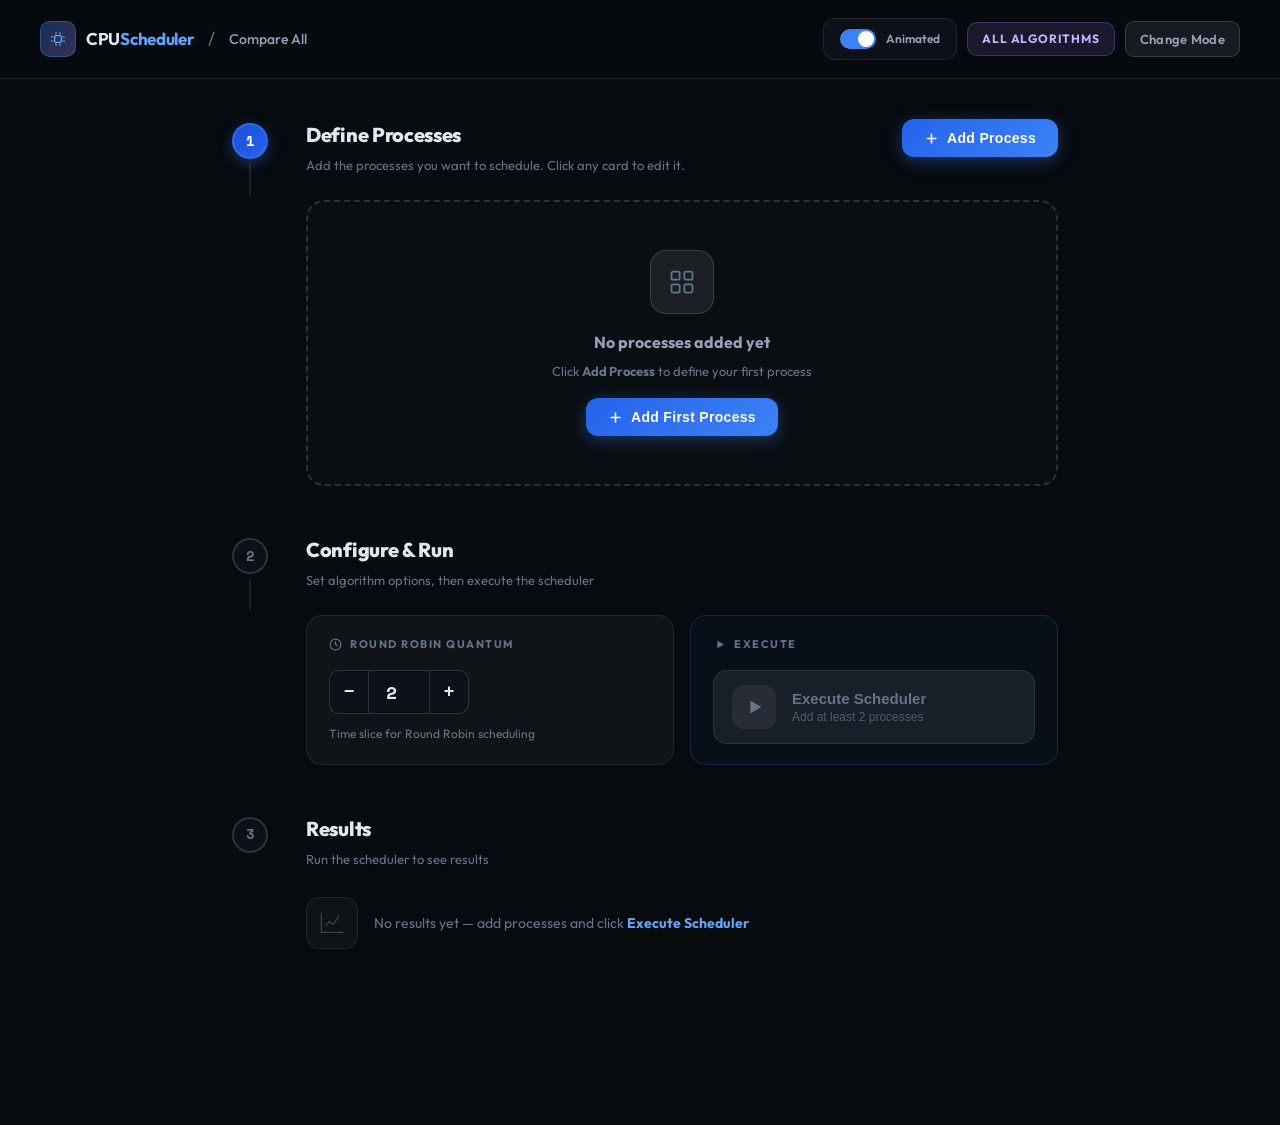
==== commit df609b4b: "update" ====
--- a/templates/index.html
+++ b/templates/index.html
@@ -17,229 +17,335 @@
   <!-- TOP NAV -->
   <nav class="sim-nav">
     <div class="sim-nav-left">
-      <a class="brand" href="/" style="text-decoration:none">
-        <div class="brand-icon"><svg viewBox="0 0 24 24" width="16" height="16" fill="none"><rect x="7" y="7" width="10" height="10" rx="2" stroke="currentColor" stroke-width="2"/><path d="M9 2v3M15 2v3M9 19v3M15 19v3M2 9h3M2 15h3M19 9h3M19 15h3" stroke="currentColor" stroke-width="1.5" stroke-linecap="round"/></svg></div>
+      <a class="brand" href="/">
+        <div class="brand-icon">
+          <svg viewBox="0 0 24 24" width="16" height="16" fill="none">
+            <rect x="7" y="7" width="10" height="10" rx="2" stroke="currentColor" stroke-width="2"/>
+            <path d="M9 2v3M15 2v3M9 19v3M15 19v3M2 9h3M2 15h3M19 9h3M19 15h3" stroke="currentColor" stroke-width="1.5" stroke-linecap="round"/>
+          </svg>
+        </div>
         <span class="brand-text">CPU<span class="brand-accent">Scheduler</span></span>
       </a>
       <span class="sim-nav-sep">/</span>
       <span class="sim-nav-page" id="modeLabel">Simulator</span>
     </div>
-    <div style="display:flex;gap:10px;align-items:center">
+    <div class="sim-nav-right">
+      <div class="anim-toggle-wrap" onclick="toggleAnimation()" title="Toggle Gantt animation">
+        <div class="toggle-track on" id="animToggle"><div class="toggle-thumb"></div></div>
+        <span id="animLabel">Animated</span>
+      </div>
       <span id="modeBadge" class="mode-badge compare">All Algorithms</span>
       <a href="/explore" class="btn btn-ghost btn-sm">Change Mode</a>
     </div>
   </nav>
 
-  <div class="sim-wrapper">
-
-    <!-- PAGE HEADER -->
-    <div class="sim-header">
-      <div class="sim-header-left">
-        <div class="sim-title" id="pageTitle">CPU Scheduling Simulator</div>
-        <div class="sim-subtitle" id="pageSubtitle">Add processes, configure settings, then run the scheduler</div>
-      </div>
-      <div class="sim-header-right">
-        <!-- Animation toggle -->
-        <label class="anim-toggle-wrap" onclick="toggleAnimation()" title="Toggle Gantt animation">
-          <div class="toggle-track on" id="animToggle"><div class="toggle-thumb"></div></div>
-          <span id="animLabel">Animated</span>
-        </label>
-      </div>
-    </div>
-
-    <!-- TWO-COLUMN LAYOUT -->
-    <div class="sim-layout">
-
-      <!-- LEFT PANEL: Process Input -->
-      <div>
-        <div class="sim-card">
-          <div class="sim-card-title">Process Queue</div>
-
-          <!-- Process cards -->
-          <div id="processList"></div>
-
-          <!-- Button row -->
-          <div style="display:flex;gap:10px;flex-wrap:wrap">
-            <button class="btn btn-primary btn-sm" onclick="openModal()" style="flex:1">
-              <svg viewBox="0 0 24 24" width="14" height="14" fill="none" stroke="currentColor" stroke-width="2.5" stroke-linecap="round"><path d="M12 5v14M5 12h14"/></svg>
+  <!-- ═══════════════════════════════════════════════════ -->
+  <!--  MAIN SIMULATOR BODY                               -->
+  <!-- ═══════════════════════════════════════════════════ -->
+  <div class="sim-page">
+
+    <!-- ── STEP 1 : PROCESSES ───────────────────────── -->
+    <div class="sim-step" id="stepProcesses">
+      <div class="step-indicator">
+        <div class="step-num">1</div>
+        <div class="step-line"></div>
+      </div>
+      <div class="step-body">
+        <div class="step-hdr">
+          <div>
+            <div class="step-title">Define Processes</div>
+            <div class="step-hint">Add the processes you want to schedule. Click any card to edit it.</div>
+          </div>
+          <div class="step-hdr-actions">
+            <button class="btn btn-primary" id="addProcessBtn" onclick="openModal()">
+              <svg viewBox="0 0 24 24" width="15" height="15" fill="none" stroke="currentColor" stroke-width="2.5" stroke-linecap="round"><path d="M12 5v14M5 12h14"/></svg>
               Add Process
             </button>
-            <button class="btn btn-danger btn-sm" onclick="clearProcesses()" style="flex:1">
-              <svg viewBox="0 0 24 24" width="14" height="14" fill="none" stroke="currentColor" stroke-width="2" stroke-linecap="round" stroke-linejoin="round"><path d="M3 6h18M8 6V4h8v2M6 6l1 14h10l1-14"/></svg>
-              Reset All
+            <button class="btn btn-danger btn-sm" onclick="clearProcesses()" id="clearBtn" style="display:none">
+              <svg viewBox="0 0 24 24" width="13" height="13" fill="none" stroke="currentColor" stroke-width="2" stroke-linecap="round" stroke-linejoin="round"><path d="M3 6h18M8 6V4h8v2M6 6l1 14h10l1-14"/></svg>
+              Reset
             </button>
           </div>
         </div>
 
-        <!-- Single algorithm selector (shown only in single mode) -->
-        <div id="singleAlgoCard" class="sim-card hidden" style="margin-top:16px">
-          <div class="sim-card-title">Select Algorithm</div>
-          <div class="algo-selector" id="algoSelector">
-            <button class="algo-sel-btn active" data-algo="FCFS" onclick="selectSingleAlgo('FCFS',this)">FCFS</button>
-            <button class="algo-sel-btn" data-algo="SPN" onclick="selectSingleAlgo('SPN',this)">SPN</button>
-            <button class="algo-sel-btn" data-algo="SRTF" onclick="selectSingleAlgo('SRTF',this)">SRTF</button>
-            <button class="algo-sel-btn" data-algo="RR" onclick="selectSingleAlgo('RR',this)">RR</button>
-            <button class="algo-sel-btn" data-algo="Priority NP" onclick="selectSingleAlgo('Priority NP',this)">Pri·NP</button>
-            <button class="algo-sel-btn" data-algo="Priority P" onclick="selectSingleAlgo('Priority P',this)">Pri·P</button>
-          </div>
-        </div>
-
-        <!-- Compare2 selectors (shown in compare2 mode) -->
-        <div id="compare2Card" class="sim-card hidden" style="margin-top:16px">
-          <div class="sim-card-title">Select Two Algorithms</div>
-          <div style="display:flex;flex-direction:column;gap:12px">
-            <div>
-              <div style="font-size:11px;font-weight:700;letter-spacing:1px;text-transform:uppercase;color:var(--text3);margin-bottom:8px">Algorithm A</div>
-              <div class="algo-selector" id="algoSelectorA">
-                <button class="algo-sel-btn active" data-algo="FCFS" onclick="selectCompareAlgo('A','FCFS',this)">FCFS</button>
-                <button class="algo-sel-btn" data-algo="SPN" onclick="selectCompareAlgo('A','SPN',this)">SPN</button>
-                <button class="algo-sel-btn" data-algo="SRTF" onclick="selectCompareAlgo('A','SRTF',this)">SRTF</button>
-                <button class="algo-sel-btn" data-algo="RR" onclick="selectCompareAlgo('A','RR',this)">RR</button>
-                <button class="algo-sel-btn" data-algo="Priority NP" onclick="selectCompareAlgo('A','Priority NP',this)">Pri·NP</button>
-                <button class="algo-sel-btn" data-algo="Priority P" onclick="selectCompareAlgo('A','Priority P',this)">Pri·P</button>
+        <!-- Empty state -->
+        <div id="emptyProcesses" class="proc-empty">
+          <div class="proc-empty-icon">
+            <svg viewBox="0 0 24 24" width="28" height="28" fill="none" stroke="currentColor" stroke-width="1.5">
+              <rect x="3" y="3" width="7" height="7" rx="1.5"/>
+              <rect x="14" y="3" width="7" height="7" rx="1.5"/>
+              <rect x="3" y="14" width="7" height="7" rx="1.5"/>
+              <rect x="14" y="14" width="7" height="7" rx="1.5"/>
+            </svg>
+          </div>
+          <div class="proc-empty-title">No processes added yet</div>
+          <div class="proc-empty-sub">Click <strong>Add Process</strong> to define your first process</div>
+          <button class="btn btn-primary" onclick="openModal()" style="margin-top:16px">
+            <svg viewBox="0 0 24 24" width="15" height="15" fill="none" stroke="currentColor" stroke-width="2.5" stroke-linecap="round"><path d="M12 5v14M5 12h14"/></svg>
+            Add First Process
+          </button>
+        </div>
+
+        <!-- Process cards grid -->
+        <div id="processCards" class="proc-cards hidden"></div>
+
+        <!-- Process table (shows when >= 2) -->
+        <div id="processTableWrap" class="proc-table-wrap hidden">
+          <div class="proc-table-label">
+            <svg viewBox="0 0 24 24" width="13" height="13" fill="none" stroke="currentColor" stroke-width="2"><path d="M9 5H7a2 2 0 0 0-2 2v12a2 2 0 0 0 2 2h10a2 2 0 0 0 2-2V7a2 2 0 0 0-2-2h-2M9 5a2 2 0 0 0 2 2h2a2 2 0 0 0 2-2M9 5a2 2 0 0 1 2-2h2a2 2 0 0 1 2 2"/></svg>
+            Summary Table
+          </div>
+          <div class="proc-table-scroll">
+            <table class="proc-table" id="processTable">
+              <thead><tr><th>PID</th><th>Arrival Time</th><th>Burst Time</th><th>Priority</th><th></th></tr></thead>
+              <tbody id="processTableBody"></tbody>
+            </table>
+          </div>
+        </div>
+      </div>
+    </div>
+
+    <!-- ── STEP 2 : CONFIGURE ───────────────────────── -->
+    <div class="sim-step" id="stepConfigure">
+      <div class="step-indicator">
+        <div class="step-num">2</div>
+        <div class="step-line"></div>
+      </div>
+      <div class="step-body">
+        <div class="step-hdr">
+          <div>
+            <div class="step-title">Configure &amp; Run</div>
+            <div class="step-hint">Set algorithm options, then execute the scheduler</div>
+          </div>
+        </div>
+
+        <div class="config-grid">
+
+          <!-- Algorithm mode card (single & compare2 only) -->
+          <div id="algoConfigCard" class="config-card hidden">
+            <div class="config-card-label">
+              <svg viewBox="0 0 24 24" width="13" height="13" fill="none" stroke="currentColor" stroke-width="2"><path d="M12 2L2 7l10 5 10-5-10-5zM2 17l10 5 10-5M2 12l10 5 10-5"/></svg>
+              <span id="algoConfigTitle">Select Algorithm</span>
+            </div>
+            <div id="algoConfigContent"></div>
+          </div>
+
+          <!-- RR Quantum card -->
+          <div class="config-card" id="quantumCard">
+            <div class="config-card-label">
+              <svg viewBox="0 0 24 24" width="13" height="13" fill="none" stroke="currentColor" stroke-width="2"><circle cx="12" cy="12" r="10"/><path d="M12 6v6l4 2"/></svg>
+              Round Robin Quantum
+            </div>
+            <div class="quantum-control">
+              <button class="quantum-btn" onclick="adjustQuantum(-1)">−</button>
+              <input type="number" id="quantum" value="2" min="1" class="quantum-input" onchange="clampQuantum()">
+              <button class="quantum-btn" onclick="adjustQuantum(1)">+</button>
+            </div>
+            <div class="config-hint">Time slice for Round Robin scheduling</div>
+          </div>
+
+          <!-- Run card -->
+          <div class="config-card run-card">
+            <div class="config-card-label">
+              <svg viewBox="0 0 24 24" width="13" height="13" fill="currentColor"><path d="M8 5l12 7-12 7V5z"/></svg>
+              Execute
+            </div>
+            <button class="run-btn-big" id="runBtn" onclick="runScheduler()" disabled>
+              <div class="run-btn-icon">
+                <svg viewBox="0 0 24 24" width="22" height="22" fill="currentColor"><path d="M8 5l12 7-12 7V5z"/></svg>
               </div>
-            </div>
-            <div>
-              <div style="font-size:11px;font-weight:700;letter-spacing:1px;text-transform:uppercase;color:var(--text3);margin-bottom:8px">Algorithm B</div>
-              <div class="algo-selector" id="algoSelectorB">
-                <button class="algo-sel-btn" data-algo="FCFS" onclick="selectCompareAlgo('B','FCFS',this)">FCFS</button>
-                <button class="algo-sel-btn" data-algo="SPN" onclick="selectCompareAlgo('B','SPN',this)">SPN</button>
-                <button class="algo-sel-btn active" data-algo="SRTF" onclick="selectCompareAlgo('B','SRTF',this)">SRTF</button>
-                <button class="algo-sel-btn" data-algo="RR" onclick="selectCompareAlgo('B','RR',this)">RR</button>
-                <button class="algo-sel-btn" data-algo="Priority NP" onclick="selectCompareAlgo('B','Priority NP',this)">Pri·NP</button>
-                <button class="algo-sel-btn" data-algo="Priority P" onclick="selectCompareAlgo('B','Priority P',this)">Pri·P</button>
+              <div>
+                <div class="run-btn-label">Execute Scheduler</div>
+                <div class="run-btn-sub" id="runBtnSub">Add at least 2 processes</div>
               </div>
-            </div>
-          </div>
-        </div>
-
-        <!-- Process table -->
-        <div class="sim-card" style="margin-top:16px">
-          <div class="sim-card-title">Process Table</div>
-          <div class="process-table-wrap">
-            <table class="process-table" id="processTable">
-              <tr><th>PID</th><th>Arrival</th><th>Burst</th><th>Priority</th><th></th></tr>
-            </table>
-          </div>
-        </div>
-
-        <!-- Controls -->
-        <div class="sim-controls">
-          <div class="control-group">
-            <span class="control-label">RR Quantum</span>
-            <input type="number" class="control-input" id="quantum" value="2" min="1">
-          </div>
-          <button class="run-btn" id="runBtn" onclick="runScheduler()" disabled>
-            <svg viewBox="0 0 24 24" width="15" height="15" fill="currentColor"><path d="M8 5l12 7-12 7V5z"/></svg>
-            Execute Scheduler
-          </button>
-        </div>
-      </div>
-
-      <!-- RIGHT PANEL: Results -->
-      <div>
-        <div id="resultsSection" class="hidden">
-
-          <!-- ALL MODE results -->
-          <div id="allResults">
-            <div class="results-header">
-              <div class="results-title" id="resultsHeading">Results Summary</div>
-              <div class="results-meta" id="resultsMeta"></div>
-            </div>
-
-            <div class="sim-card" id="summaryCard">
-              <div class="summary-layout">
-                <div>
-                  <table class="summary-table" id="summaryTable">
-                    <tr><th>Algorithm</th><th>Avg WT</th><th>Avg TAT</th><th>Avg RT</th><th>Throughput</th><th>CPU Util</th></tr>
-                  </table>
-                  <div id="viewAlgorithmsBtn" class="view-algo-link">
-                    View Detailed Results
-                    <span class="arrow">→</span>
-                  </div>
-                </div>
-                <div id="bestText"></div>
-              </div>
-            </div>
-
-            <div id="algorithmsBlock" class="algo-hidden">
-              <div class="results-header">
-                <div class="results-title" id="algorithmsHeading">Algorithm Detail</div>
-              </div>
-              <div class="algo-bar" id="algoButtons"></div>
-              <div class="sim-card" id="details">
-                <div class="empty-state">
-                  <svg viewBox="0 0 24 24" width="32" height="32" fill="none" stroke="currentColor" stroke-width="1.5"><path d="M4 19V5M4 19h16" stroke-linecap="round"/><path d="M7 14l3-3 3 2 4-6" stroke-linecap="round"/></svg>
-                  <p>Select an algorithm above to view its Gantt chart and metrics</p>
+            </button>
+          </div>
+
+        </div>
+      </div>
+    </div>
+
+    <!-- ── STEP 3 : RESULTS ─────────────────────────── -->
+    <div class="sim-step" id="stepResults">
+      <div class="step-indicator">
+        <div class="step-num done" id="stepNumResults">3</div>
+      </div>
+      <div class="step-body">
+        <div class="step-hdr" style="margin-bottom:0">
+          <div>
+            <div class="step-title" id="resultsHeading">Results</div>
+            <div class="step-hint" id="resultsMeta">Run the scheduler to see results</div>
+          </div>
+          <div id="resultsHeaderRight" style="display:none">
+            <button class="btn btn-ghost btn-sm" onclick="clearResults()">
+              <svg viewBox="0 0 24 24" width="13" height="13" fill="none" stroke="currentColor" stroke-width="2" stroke-linecap="round"><path d="M3 12a9 9 0 1 0 9-9 9.75 9.75 0 0 0-6.74 2.74L3 8"/><path d="M3 3v5h5"/></svg>
+              Run Again
+            </button>
+          </div>
+        </div>
+
+        <!-- Empty results state -->
+        <div id="emptyResults" class="results-empty">
+          <div class="results-empty-icon">
+            <svg viewBox="0 0 24 24" width="32" height="32" fill="none" stroke="currentColor" stroke-width="1">
+              <path d="M4 19V5M4 19h16" stroke-linecap="round"/>
+              <path d="M7 14l3-3 3 2 4-6" stroke-linecap="round" stroke-linejoin="round"/>
+            </svg>
+          </div>
+          <div>No results yet — add processes and click <strong style="color:var(--blue2)">Execute Scheduler</strong></div>
+        </div>
+
+        <!-- ALL MODE results -->
+        <div id="allResults" class="hidden">
+          <!-- Summary comparison table + best card -->
+          <div class="results-section">
+            <div class="results-section-label">Performance Comparison</div>
+            <div class="summary-layout">
+              <div class="summary-table-wrap">
+                <table class="summary-table" id="summaryTable">
+                  <thead><tr><th>Algorithm</th><th>Avg WT</th><th>Avg TAT</th><th>Avg RT</th><th>Throughput</th><th>CPU Util</th></tr></thead>
+                  <tbody id="summaryBody"></tbody>
+                </table>
+                <div id="viewAlgorithmsBtn" class="view-algo-link">
+                  View Detailed Gantt Charts
+                  <span class="arrow">→</span>
                 </div>
               </div>
-            </div>
-          </div>
-
-          <!-- SINGLE MODE results -->
-          <div id="singleResults" class="hidden">
-            <div class="results-header">
-              <div class="results-title" id="singleHeading">Algorithm Results</div>
-            </div>
-            <div class="sim-card" id="singleDetails"></div>
-          </div>
-
-          <!-- COMPARE2 MODE results -->
-          <div id="compare2Results" class="hidden">
-            <div class="results-header">
-              <div class="results-title" id="compare2Heading">Head-to-Head Comparison</div>
-            </div>
-            <div class="compare-layout" id="compareLayout"></div>
-          </div>
-
-        </div>
-
-        <!-- Empty state before first run -->
-        <div id="emptyState" class="sim-card" style="text-align:center;padding:60px 32px">
-          <svg viewBox="0 0 24 24" width="48" height="48" fill="none" stroke="currentColor" stroke-width="1" style="opacity:0.2;margin:0 auto 20px;display:block"><rect x="7" y="7" width="10" height="10" rx="2"/><path d="M9 2v3M15 2v3M9 19v3M15 19v3M2 9h3M2 15h3M19 9h3M19 15h3" stroke-linecap="round"/></svg>
-          <div style="font-size:18px;font-weight:700;color:var(--text2);margin-bottom:8px">No results yet</div>
-          <div style="font-size:14px;color:var(--text3)">Add at least 2 processes and click <strong style="color:var(--blue2)">Execute Scheduler</strong></div>
-        </div>
-      </div>
-
-    </div>
-  </div>
-
-  <!-- ADD PROCESS MODAL -->
+              <div id="bestText"></div>
+            </div>
+          </div>
+
+          <!-- Per-algorithm details -->
+          <div id="algorithmsBlock" class="algo-hidden">
+            <div class="results-section">
+              <div class="results-section-label" id="algorithmsHeading">Detailed View</div>
+              <div class="algo-tab-bar" id="algoButtons"></div>
+              <div id="details" class="results-detail-card">
+                <div class="results-empty" style="padding:48px 0">
+                  <div class="results-empty-icon"><svg viewBox="0 0 24 24" width="26" height="26" fill="none" stroke="currentColor" stroke-width="1"><path d="M4 19V5M4 19h16" stroke-linecap="round"/><path d="M7 14l3-3 3 2 4-6" stroke-linecap="round"/></svg></div>
+                  <div>Select an algorithm tab above</div>
+                </div>
+              </div>
+            </div>
+          </div>
+        </div>
+
+        <!-- SINGLE MODE results -->
+        <div id="singleResults" class="hidden">
+          <div id="singleDetails" class="results-detail-card" style="margin-top:20px"></div>
+        </div>
+
+        <!-- COMPARE2 MODE results -->
+        <div id="compare2Results" class="hidden">
+          <div class="compare-layout" id="compareLayout" style="margin-top:20px"></div>
+        </div>
+
+      </div>
+    </div>
+
+  </div><!-- /sim-page -->
+
+  <!-- ═══════════════════════════════════════════════════ -->
+  <!--  ADD / EDIT PROCESS MODAL                          -->
+  <!-- ═══════════════════════════════════════════════════ -->
   <div id="processModal" class="modal hidden">
-    <div class="modal-content">
-      <div class="modal-left">
-        <div class="modal-brand">
-          <h2>CPU Scheduler</h2>
-          <p>Define a process with its arrival time, burst time, and priority for scheduling simulation.</p>
-        </div>
-        <div class="modal-big-text">Define.<br/>Simulate.<br/>Analyze.</div>
-      </div>
-      <div class="modal-right">
-        <h3 id="modalTitle">Add Process</h3>
-        <div class="modal-grid">
-          <div>
-            <label>Arrival Time</label>
-            <input type="number" id="mArrival" min="0" placeholder="e.g. 0">
-          </div>
-          <div>
-            <label>Burst Time</label>
-            <input type="number" id="mBurst" min="1" placeholder="e.g. 5">
-          </div>
-          <div>
-            <label>Priority <span style="color:var(--text3);font-weight:400;text-transform:none;letter-spacing:0">(lower = higher priority)</span></label>
-            <input type="number" id="mPriority" min="1" placeholder="e.g. 1">
-          </div>
-        </div>
-        <div id="modalError" class="modal-error hidden"></div>
-        <div class="modal-actions">
-          <div class="color-preview" id="colorPreview">
-            <input type="color" id="mColor" value="#3b82f6" aria-label="Process color">
-          </div>
-          <button class="btn btn-ghost" onclick="closeModal()">Discard</button>
-          <button class="btn btn-primary" onclick="addProcess()">Save Process</button>
-        </div>
-      </div>
+    <div class="modal-box">
+
+      <!-- Modal header -->
+      <div class="modal-header">
+        <div class="modal-header-left">
+          <div class="modal-header-icon">
+            <svg viewBox="0 0 24 24" width="18" height="18" fill="none" stroke="currentColor" stroke-width="2">
+              <rect x="3" y="3" width="7" height="7" rx="1.5"/>
+              <rect x="14" y="3" width="7" height="7" rx="1.5"/>
+              <rect x="3" y="14" width="7" height="7" rx="1.5"/>
+              <rect x="14" y="14" width="7" height="7" rx="1.5"/>
+            </svg>
+          </div>
+          <div>
+            <div class="modal-title" id="modalTitle">Add Process</div>
+            <div class="modal-sub">Fill in the process parameters below</div>
+          </div>
+        </div>
+        <button class="modal-close-btn" onclick="closeModal()" aria-label="Close">
+          <svg viewBox="0 0 24 24" width="18" height="18" fill="none" stroke="currentColor" stroke-width="2" stroke-linecap="round"><path d="M18 6 6 18M6 6l12 12"/></svg>
+        </button>
+      </div>
+
+      <!-- Color picker banner -->
+      <div class="modal-color-banner" id="modalColorBanner">
+        <div class="modal-color-info">
+          <div class="modal-color-swatch" id="modalColorSwatch"></div>
+          <div>
+            <div class="modal-color-label">Process Color</div>
+            <div class="modal-color-hint">Used to identify this process in the Gantt chart</div>
+          </div>
+        </div>
+        <div class="color-presets" id="colorPresets"></div>
+        <label class="color-custom-btn" title="Custom color">
+          <svg viewBox="0 0 24 24" width="14" height="14" fill="none" stroke="currentColor" stroke-width="2"><circle cx="12" cy="12" r="10"/><path d="M12 8v8M8 12h8"/></svg>
+          Custom
+          <input type="color" id="mColor" style="position:absolute;opacity:0;width:0;height:0" aria-label="Custom color">
+        </label>
+      </div>
+
+      <!-- Fields -->
+      <div class="modal-fields">
+        <div class="field-group">
+          <label class="field-label">
+            Arrival Time
+            <span class="field-badge">Required</span>
+          </label>
+          <div class="field-input-wrap">
+            <div class="field-icon">
+              <svg viewBox="0 0 24 24" width="15" height="15" fill="none" stroke="currentColor" stroke-width="2"><circle cx="12" cy="12" r="10"/><path d="M12 6v6l4 2"/></svg>
+            </div>
+            <input type="number" id="mArrival" min="0" placeholder="0" class="field-input" autocomplete="off">
+          </div>
+          <div class="field-desc">When the process enters the ready queue</div>
+        </div>
+
+        <div class="field-group">
+          <label class="field-label">
+            Burst Time
+            <span class="field-badge">Required</span>
+          </label>
+          <div class="field-input-wrap">
+            <div class="field-icon">
+              <svg viewBox="0 0 24 24" width="15" height="15" fill="none" stroke="currentColor" stroke-width="2"><path d="M13 2L3 14h9l-1 8 10-12h-9l1-8z"/></svg>
+            </div>
+            <input type="number" id="mBurst" min="1" placeholder="5" class="field-input" autocomplete="off">
+          </div>
+          <div class="field-desc">CPU time required to complete this process</div>
+        </div>
+
+        <div class="field-group">
+          <label class="field-label">
+            Priority
+            <span class="field-badge optional">Optional</span>
+          </label>
+          <div class="field-input-wrap">
+            <div class="field-icon">
+              <svg viewBox="0 0 24 24" width="15" height="15" fill="none" stroke="currentColor" stroke-width="2"><path d="M12 2l3.09 6.26L22 9.27l-5 4.87 1.18 6.88L12 17.77l-6.18 3.25L7 14.14 2 9.27l6.91-1.01L12 2z"/></svg>
+            </div>
+            <input type="number" id="mPriority" min="1" placeholder="1" class="field-input" autocomplete="off">
+          </div>
+          <div class="field-desc">Lower number = higher priority (used by Priority algorithms)</div>
+        </div>
+      </div>
+
+      <!-- Error -->
+      <div id="modalError" class="modal-error-bar hidden"></div>
+
+      <!-- Footer actions -->
+      <div class="modal-footer">
+        <button class="btn btn-ghost" onclick="closeModal()">Discard</button>
+        <button class="btn btn-primary" onclick="addProcess()" id="saveBtn">
+          <svg viewBox="0 0 24 24" width="15" height="15" fill="none" stroke="currentColor" stroke-width="2.5" stroke-linecap="round"><path d="M20 6 9 17l-5-5"/></svg>
+          Save Process
+        </button>
+      </div>
+
     </div>
   </div>
 
--- a/static/style.css
+++ b/static/style.css
@@ -1241,3 +1241,657 @@
   .btn, .algo-sel-btn, .algo-btn, .run-btn { min-height: 44px; }
   .modal-grid input { font-size: 16px; min-height: 48px; }
 }
+
+/* ============================================================
+   VIDEO PLACEHOLDER (HOME PAGE — HOW IT WORKS)
+   ============================================================ */
+.demo-video-wrap {
+  margin-top: 56px;
+}
+.demo-video-label {
+  display: inline-flex; align-items: center; gap: 8px;
+  font-size: 12px; font-weight: 700; letter-spacing: 1.5px; text-transform: uppercase;
+  color: var(--text3); margin-bottom: 16px;
+}
+.demo-video-box {
+  border-radius: 20px; overflow: hidden;
+  border: 1px solid var(--border2);
+  background: var(--bg2);
+  box-shadow: 0 24px 60px rgba(0,0,0,0.4);
+  /* Aspect ratio 16:9 */
+  aspect-ratio: 16 / 9;
+  display: flex; align-items: center; justify-content: center;
+  position: relative;
+}
+.demo-video-box video,
+.demo-video-box iframe {
+  width: 100%; height: 100%; object-fit: cover; border: none;
+}
+.demo-video-placeholder {
+  text-align: center; padding: 40px;
+  display: flex; flex-direction: column; align-items: center; gap: 12px;
+}
+.dvp-icon {
+  width: 80px; height: 80px; border-radius: 20px;
+  background: linear-gradient(135deg, rgba(59,130,246,0.2), rgba(167,139,250,0.2));
+  border: 1px solid rgba(59,130,246,0.3);
+  display: flex; align-items: center; justify-content: center;
+  color: var(--blue2);
+  box-shadow: 0 8px 30px rgba(59,130,246,0.15);
+}
+.dvp-title { font-size: 20px; font-weight: 700; color: var(--text2); }
+.dvp-sub   { font-size: 14px; color: var(--text3); max-width: 360px; line-height: 1.6; }
+
+/* ============================================================
+   SIMULATOR PAGE — STEP FLOW
+   ============================================================ */
+.sim-page {
+  max-width: 900px; margin: 0 auto;
+  padding: 40px 32px 100px;
+  display: flex; flex-direction: column; gap: 0;
+}
+
+/* ── Step row ── */
+.sim-step {
+  display: flex; gap: 0; align-items: flex-start;
+  padding-bottom: 0;
+}
+.step-indicator {
+  display: flex; flex-direction: column; align-items: center;
+  flex-shrink: 0; width: 56px; padding-top: 4px;
+}
+.step-num {
+  width: 36px; height: 36px; border-radius: 50%;
+  display: flex; align-items: center; justify-content: center;
+  font-size: 14px; font-weight: 800; font-family: var(--font-mono);
+  background: var(--bg2); border: 2px solid var(--border2);
+  color: var(--text3); flex-shrink: 0; z-index: 1;
+  transition: all 0.3s;
+}
+.step-num.active {
+  background: linear-gradient(135deg, #1d4ed8, #2563eb);
+  border-color: rgba(59,130,246,0.5);
+  color: #fff;
+  box-shadow: 0 4px 14px rgba(59,130,246,0.35);
+}
+.step-num.done {
+  background: rgba(16,185,129,0.15);
+  border-color: rgba(16,185,129,0.4);
+  color: #6ee7b7;
+}
+.step-line {
+  width: 2px; flex: 1; min-height: 32px;
+  background: var(--border);
+  margin-top: 4px; margin-bottom: 0;
+}
+.step-body {
+  flex: 1; padding: 0 0 48px 28px;
+}
+.step-hdr {
+  display: flex; align-items: flex-start; justify-content: space-between;
+  gap: 20px; margin-bottom: 24px; flex-wrap: wrap;
+}
+.step-hdr-actions { display: flex; gap: 10px; align-items: center; flex-shrink: 0; }
+.step-title {
+  font-size: 20px; font-weight: 800; color: var(--text);
+  letter-spacing: -0.3px; margin-bottom: 4px;
+}
+.step-hint { font-size: 13px; color: var(--text3); }
+
+/* ── Process empty state ── */
+.proc-empty {
+  display: flex; flex-direction: column; align-items: center;
+  text-align: center; padding: 48px 24px;
+  border: 2px dashed var(--border2); border-radius: 18px;
+  background: rgba(255,255,255,0.015);
+}
+.proc-empty-icon {
+  width: 64px; height: 64px; border-radius: 16px;
+  background: var(--surface2); border: 1px solid var(--border2);
+  display: flex; align-items: center; justify-content: center;
+  color: var(--text3); margin-bottom: 16px;
+}
+.proc-empty-title { font-size: 16px; font-weight: 700; color: var(--text2); margin-bottom: 6px; }
+.proc-empty-sub   { font-size: 13px; color: var(--text3); }
+
+/* ── Process cards grid ── */
+.proc-cards {
+  display: grid;
+  grid-template-columns: repeat(auto-fill, minmax(200px, 1fr));
+  gap: 12px; margin-bottom: 24px;
+}
+.proc-card {
+  background: var(--bg2); border: 1px solid var(--border);
+  border-radius: 14px; padding: 16px;
+  cursor: pointer; transition: all 0.22s;
+  position: relative; overflow: hidden;
+}
+.proc-card::before {
+  content: ''; position: absolute; top: 0; left: 0; right: 0; height: 3px;
+  background: var(--pc-color, var(--blue));
+  border-radius: 14px 14px 0 0;
+}
+.proc-card:hover {
+  border-color: var(--pc-color, rgba(59,130,246,0.4));
+  transform: translateY(-3px);
+  box-shadow: 0 12px 32px rgba(0,0,0,0.35);
+}
+.proc-card-top {
+  display: flex; align-items: center; justify-content: space-between;
+  margin-bottom: 14px;
+}
+.proc-card-pid {
+  font-size: 18px; font-weight: 800; font-family: var(--font-mono); color: var(--text);
+}
+.proc-card-del {
+  width: 28px; height: 28px; border-radius: 8px;
+  display: flex; align-items: center; justify-content: center;
+  background: transparent; border: none; cursor: pointer;
+  color: var(--text3); transition: all 0.2s;
+}
+.proc-card-del:hover { background: rgba(239,68,68,0.12); color: #fca5a5; }
+.proc-card-del svg { width: 14px; height: 14px; fill: none; stroke: currentColor; stroke-width: 2; stroke-linecap: round; stroke-linejoin: round; }
+.proc-card-rows { display: flex; flex-direction: column; gap: 6px; }
+.proc-card-row {
+  display: flex; align-items: center; justify-content: space-between;
+  font-size: 12px;
+}
+.proc-card-row-label { color: var(--text3); font-weight: 500; }
+.proc-card-row-val   { color: var(--text); font-weight: 700; font-family: var(--font-mono); }
+.proc-card-edit-hint {
+  margin-top: 12px; padding-top: 10px; border-top: 1px solid var(--border);
+  font-size: 11px; color: var(--text3); text-align: center;
+  display: flex; align-items: center; justify-content: center; gap: 5px;
+}
+
+/* ── Process table ── */
+.proc-table-label {
+  display: flex; align-items: center; gap: 6px;
+  font-size: 11px; font-weight: 700; letter-spacing: 1.5px; text-transform: uppercase;
+  color: var(--text3); margin-bottom: 10px;
+}
+.proc-table-scroll { overflow-x: auto; -webkit-overflow-scrolling: touch; }
+.proc-table {
+  width: 100%; border-collapse: separate; border-spacing: 0 6px;
+}
+.proc-table thead th {
+  text-align: left; padding: 8px 14px;
+  font-size: 10px; font-weight: 700; letter-spacing: 1.5px; text-transform: uppercase;
+  color: var(--text3); background: var(--bg2);
+}
+.proc-table thead th:first-child { border-radius: 8px 0 0 8px; }
+.proc-table thead th:last-child  { border-radius: 0 8px 8px 0; }
+.proc-table tbody td {
+  padding: 10px 14px; background: var(--surface);
+  font-size: 13px; color: var(--text2); border: none; transition: background 0.2s;
+}
+.proc-table tbody tr td:first-child { border-radius: 8px 0 0 8px; }
+.proc-table tbody tr td:last-child  { border-radius: 0 8px 8px 0; }
+.proc-table tbody tr:hover td { background: var(--surface2); }
+.proc-table-wrap { margin-top: 0; }
+
+/* ── Config grid ── */
+.config-grid {
+  display: grid;
+  grid-template-columns: repeat(auto-fit, minmax(220px, 1fr));
+  gap: 16px;
+}
+.config-card {
+  background: var(--surface); border: 1px solid var(--border);
+  border-radius: 16px; padding: 20px 22px;
+}
+.config-card-label {
+  display: flex; align-items: center; gap: 8px;
+  font-size: 11px; font-weight: 700; letter-spacing: 1.5px; text-transform: uppercase;
+  color: var(--text3); margin-bottom: 16px;
+}
+.config-hint { font-size: 12px; color: var(--text3); margin-top: 10px; }
+
+/* Algo selector inside config */
+.algo-selector { display: flex; flex-wrap: wrap; gap: 8px; }
+.algo-sel-btn {
+  padding: 8px 14px; border-radius: 10px;
+  background: var(--bg2); border: 1px solid var(--border2);
+  color: var(--text2); font-size: 12px; font-weight: 700;
+  font-family: var(--font-mono); cursor: pointer;
+  transition: all 0.2s; letter-spacing: 0.5px;
+}
+.algo-sel-btn:hover   { border-color: rgba(59,130,246,0.4); color: var(--blue2); }
+.algo-sel-btn.active  {
+  background: rgba(59,130,246,0.18); border-color: rgba(59,130,246,0.6);
+  color: var(--blue2); box-shadow: 0 0 0 3px rgba(59,130,246,0.1);
+}
+
+/* Quantum stepper */
+.quantum-control { display: flex; align-items: center; gap: 0; }
+.quantum-btn {
+  width: 40px; height: 44px; border-radius: 0;
+  background: var(--bg2); border: 1px solid var(--border2);
+  color: var(--text); font-size: 18px; font-weight: 700;
+  cursor: pointer; transition: all 0.2s; display: flex; align-items: center; justify-content: center;
+}
+.quantum-btn:first-child { border-radius: 10px 0 0 10px; }
+.quantum-btn:last-child  { border-radius: 0 10px 10px 0; }
+.quantum-btn:hover { background: var(--surface2); color: var(--blue2); }
+.quantum-input {
+  width: 60px; height: 44px; text-align: center;
+  background: var(--bg2); border: 1px solid var(--border2); border-left: none; border-right: none;
+  color: var(--text); font-size: 18px; font-weight: 700; font-family: var(--font-mono);
+  outline: none;
+}
+
+/* Run card */
+.run-card { border-color: rgba(59,130,246,0.2); background: rgba(59,130,246,0.04); }
+.run-btn-big {
+  display: flex; align-items: center; gap: 16px;
+  width: 100%; padding: 14px 18px; border-radius: 14px;
+  background: linear-gradient(135deg, #1d4ed8, #2563eb);
+  border: none; color: #fff; cursor: pointer;
+  transition: all 0.25s; text-align: left;
+  box-shadow: 0 6px 22px rgba(37,99,235,0.4);
+  position: relative; overflow: hidden;
+}
+.run-btn-big::before {
+  content: ''; position: absolute; top: 0; left: -100%; width: 60%; height: 100%;
+  background: linear-gradient(120deg, transparent, rgba(255,255,255,0.15), transparent);
+  transform: skewX(-25deg); transition: 0.5s;
+}
+.run-btn-big:hover::before { left: 140%; }
+.run-btn-big:hover { transform: translateY(-2px); box-shadow: 0 8px 28px rgba(37,99,235,0.55); }
+.run-btn-big:active { transform: scale(0.98); }
+.run-btn-big:disabled {
+  background: var(--surface2); color: var(--text3);
+  border: 1px solid var(--border); box-shadow: none; cursor: not-allowed;
+}
+.run-btn-big:disabled:hover { transform: none; }
+.run-btn-icon {
+  width: 44px; height: 44px; border-radius: 12px;
+  background: rgba(255,255,255,0.15);
+  display: flex; align-items: center; justify-content: center;
+  flex-shrink: 0;
+}
+.run-btn-big:disabled .run-btn-icon { background: rgba(255,255,255,0.06); }
+.run-btn-label { font-size: 15px; font-weight: 700; line-height: 1.2; }
+.run-btn-sub   { font-size: 12px; opacity: 0.7; margin-top: 2px; }
+@keyframes runGlow {
+  0%,100% { box-shadow: 0 6px 22px rgba(37,99,235,0.4); }
+  50%      { box-shadow: 0 6px 32px rgba(37,99,235,0.7); }
+}
+.run-pulse { animation: runGlow 2s infinite; }
+
+/* Sim nav right */
+.sim-nav-right {
+  display: flex; gap: 10px; align-items: center;
+}
+
+/* ── Results section ── */
+.results-empty {
+  display: flex; align-items: center; gap: 16px;
+  padding: 28px 0; color: var(--text3); font-size: 14px;
+}
+.results-empty-icon {
+  width: 52px; height: 52px; flex-shrink: 0; border-radius: 14px;
+  background: var(--surface2); border: 1px solid var(--border2);
+  display: flex; align-items: center; justify-content: center;
+  color: var(--text3); opacity: 0.5;
+}
+.results-section { margin-top: 28px; }
+.results-section-label {
+  font-size: 11px; font-weight: 700; letter-spacing: 2px; text-transform: uppercase;
+  color: var(--text3); margin-bottom: 14px;
+  display: flex; align-items: center; gap: 8px;
+}
+.results-section-label::before {
+  content: ''; display: block; width: 3px; height: 12px; border-radius: 2px;
+  background: linear-gradient(180deg, var(--blue2), var(--purple));
+}
+.results-detail-card {
+  background: var(--surface); border: 1px solid var(--border);
+  border-radius: 18px; padding: 24px;
+}
+
+/* Summary table */
+.summary-layout { display: grid; grid-template-columns: 1fr 300px; gap: 20px; }
+.summary-table-wrap { overflow-x: auto; }
+.summary-table {
+  width: 100%; border-collapse: separate; border-spacing: 0 7px; min-width: 420px;
+}
+.summary-table thead th {
+  text-align: left; padding: 9px 14px;
+  font-size: 10px; font-weight: 700; letter-spacing: 1.5px; text-transform: uppercase;
+  color: var(--text3); background: var(--bg2);
+}
+.summary-table thead th:first-child { border-radius: 8px 0 0 8px; }
+.summary-table thead th:last-child  { border-radius: 0 8px 8px 0; }
+.summary-table tbody tr td {
+  padding: 11px 14px; background: var(--surface2);
+  font-size: 13px; color: var(--text2); border: none;
+  font-family: var(--font-mono); opacity: 0; transform: translateY(6px);
+  transition: background 0.2s;
+}
+.summary-table tbody tr td:first-child { font-family: var(--font-body); border-radius: 8px 0 0 8px; }
+.summary-table tbody tr td:last-child  { border-radius: 0 8px 8px 0; }
+.summary-table tbody tr:hover td { background: rgba(255,255,255,0.07); }
+.row-reveal { animation: rowSlide 0.4s cubic-bezier(0.2,0.9,0.3,1) forwards; }
+@keyframes rowSlide { from { opacity:0; transform:translateY(8px); } to { opacity:1; transform:translateY(0); } }
+.best-row td { background: rgba(16,185,129,0.07) !important; }
+.best-row td:first-child { border-left: 2px solid rgba(16,185,129,0.5); }
+.best-show { opacity: 1 !important; }
+@keyframes bestGlow { 0%,100% { background: rgba(16,185,129,0.07); } 50% { background: rgba(16,185,129,0.2); } }
+.best-pulse td { animation: bestGlow 0.65s ease; }
+.best-badge {
+  display: inline-flex; align-items: center;
+  padding: 2px 8px; border-radius: 999px; margin-left: 8px; vertical-align: middle;
+  font-size: 10px; font-weight: 800; letter-spacing: 0.5px;
+  color: #6ee7b7; background: rgba(16,185,129,0.15); border: 1px solid rgba(16,185,129,0.35);
+  font-family: var(--font-body);
+}
+.rank-badge {
+  padding: 2px 7px; border-radius: 999px; margin-left: 6px; vertical-align: middle;
+  font-size: 10px; font-weight: 700;
+  color: var(--text3); background: var(--surface2); border: 1px solid var(--border);
+  opacity: 0; transition: opacity 0.3s; font-family: var(--font-body);
+}
+.rank-show { opacity: 1 !important; }
+
+/* View algo link */
+.view-algo-link {
+  display: none; align-items: center; gap: 8px;
+  margin-top: 18px; padding: 11px 18px;
+  border-radius: 12px; font-size: 13px; font-weight: 700;
+  color: var(--blue2); background: rgba(59,130,246,0.08);
+  border: 1px solid rgba(59,130,246,0.2);
+  cursor: pointer; transition: all 0.2s; width: fit-content;
+}
+.view-algo-link:hover { background: rgba(59,130,246,0.16); transform: translateX(4px); }
+.view-algo-link .arrow { transition: transform 0.2s; }
+.view-algo-link:hover .arrow { transform: translateX(4px); }
+@keyframes fadeUpIn { from { opacity:0; transform:translateY(8px); } to { opacity:1; transform:translateY(0); } }
+.fade-in-link { animation: fadeUpIn 0.4s ease forwards; }
+
+/* Best card */
+.best-card {
+  background: var(--surface); border: 1px solid rgba(16,185,129,0.2);
+  border-radius: 16px; padding: 22px;
+  opacity: 0; transform: translateY(10px);
+  transition: opacity 0.5s ease, transform 0.5s ease;
+}
+.best-card.best-show { opacity: 1; transform: translateY(0); }
+.best-card-top { display: flex; align-items: center; gap: 10px; margin-bottom: 14px; }
+.best-chip {
+  padding: 4px 12px; border-radius: 999px;
+  font-size: 11px; font-weight: 800; letter-spacing: 1px;
+  color: #6ee7b7; background: rgba(16,185,129,0.12); border: 1px solid rgba(16,185,129,0.3);
+}
+.best-sub { font-size: 12px; color: var(--text3); }
+.best-title { font-size: 20px; font-weight: 800; color: var(--text); margin-bottom: 3px; letter-spacing: -0.3px; }
+.best-code  { font-size: 12px; font-family: var(--font-mono); color: var(--blue2); margin-bottom: 16px; }
+.best-reason-block { display: flex; flex-direction: column; gap: 9px; }
+.reason-line { display: flex; align-items: center; gap: 10px; font-size: 13px; color: var(--text2); }
+.reason-rank {
+  width: 20px; height: 20px; border-radius: 6px; flex-shrink: 0;
+  background: rgba(16,185,129,0.12); border: 1px solid rgba(16,185,129,0.25);
+  display: flex; align-items: center; justify-content: center;
+  font-size: 10px; font-weight: 800; color: #6ee7b7;
+}
+.multi-title-list { display: flex; flex-wrap: wrap; gap: 8px; margin-bottom: 3px; }
+.algo-name { font-size: 17px; font-weight: 800; font-family: var(--font-mono); color: var(--text); }
+
+/* Algorithm tab bar */
+.algo-hidden { display: none; }
+.algo-tab-bar {
+  display: flex; gap: 6px; flex-wrap: wrap; margin-bottom: 16px;
+}
+.algo-btn {
+  padding: 9px 16px; border-radius: 10px;
+  background: var(--surface2); border: 1px solid var(--border2);
+  color: var(--text2); font-size: 13px; font-weight: 700;
+  font-family: var(--font-mono); cursor: pointer;
+  transition: all 0.2s; letter-spacing: 0.5px;
+  opacity: 0; transform: translateY(6px);
+}
+.algo-btn:hover { border-color: rgba(59,130,246,0.4); color: var(--blue2); }
+.algo-btn.algo-active { background: rgba(59,130,246,0.15); border-color: rgba(59,130,246,0.55); color: var(--blue2); }
+.algo-btn.algo-best   { border-color: rgba(16,185,129,0.35); color: #6ee7b7; }
+.algo-btn.algo-best.algo-active { background: rgba(16,185,129,0.12); }
+.btn-show { animation: rowSlide 0.35s ease forwards; }
+
+/* Result detail layout */
+.result-layout {
+  display: grid; grid-template-columns: 1fr 260px; gap: 24px; margin-top: 24px;
+}
+.gantt-header { display: flex; align-items: center; justify-content: space-between; margin-bottom: 10px; }
+.gantt-title  { display: flex; align-items: center; gap: 8px; font-size: 11px; font-weight: 700; letter-spacing: 1.5px; text-transform: uppercase; color: var(--text3); }
+.gantt-dot    { width: 8px; height: 8px; border-radius: 50%; background: linear-gradient(135deg, var(--blue2), var(--purple)); }
+.gantt-wrap   { overflow-x: auto; -webkit-overflow-scrolling: touch; margin-bottom: 4px; }
+.gantt {
+  display: flex; gap: 5px; padding: 8px; border-radius: 12px; min-width: max-content;
+  background: var(--bg2); border: 1px solid var(--border);
+}
+.block {
+  position: relative; display: flex; flex-direction: column;
+  justify-content: center; align-items: center;
+  padding: 12px 10px; border-radius: 9px;
+  font-weight: 800; font-size: 13px; color: #fff;
+  font-family: var(--font-mono);
+  text-shadow: 0 1px 3px rgba(0,0,0,0.7);
+  transform-origin: left; min-width: 38px;
+  cursor: default; transition: filter 0.2s;
+}
+.block::after {
+  content: ''; position: absolute; inset: 0; border-radius: 9px;
+  background: linear-gradient(180deg, rgba(255,255,255,0.18), transparent); pointer-events: none;
+}
+.block:hover { filter: brightness(1.18); }
+.block small { font-size: 10px; opacity: 0.85; font-weight: 600; }
+
+/* Result table */
+.result-table { width: 100%; border-collapse: separate; border-spacing: 0 7px; }
+.result-table th {
+  text-align: left; padding: 9px 13px;
+  font-size: 10px; font-weight: 700; letter-spacing: 1.5px; text-transform: uppercase;
+  color: var(--text3); background: var(--bg2);
+}
+.result-table th:first-child { border-radius: 8px 0 0 8px; }
+.result-table th:last-child  { border-radius: 0 8px 8px 0; }
+.result-table td {
+  padding: 11px 13px; background: var(--surface2);
+  font-size: 13px; color: var(--text2); border: none;
+}
+.result-table tr td:first-child { border-radius: 8px 0 0 8px; }
+.result-table tr td:last-child  { border-radius: 0 8px 8px 0; }
+.result-table tr:hover td { background: rgba(255,255,255,0.07); transition: 0.2s; }
+.table-hidden { opacity: 0; transform: translateY(10px); transition: opacity 0.5s ease, transform 0.5s ease; }
+.table-show   { opacity: 1 !important; transform: translateY(0) !important; }
+
+/* Stats sidebar */
+.stats-section {
+  display: flex; flex-direction: column; gap: 10px;
+  opacity: 0; transform: translateX(10px);
+  transition: opacity 0.5s ease, transform 0.5s ease;
+}
+.stats-show { opacity: 1 !important; transform: translateX(0) !important; }
+.stat-box {
+  padding: 14px 16px; border-radius: 13px;
+  background: linear-gradient(160deg, rgba(255,255,255,0.05), rgba(255,255,255,0.02));
+  border: 1px solid var(--border2);
+  position: relative; overflow: hidden;
+  transition: transform 0.25s, border-color 0.25s;
+}
+.stat-box::before {
+  content: ''; position: absolute; left: 12px; right: 12px; top: 0; height: 1px;
+  background: linear-gradient(90deg, var(--blue2), var(--purple), var(--cyan)); opacity: 0.35;
+}
+.stat-box:hover { transform: translateY(-2px); border-color: rgba(96,165,250,0.25); }
+.stat-label-text { font-size: 10px; font-weight: 700; letter-spacing: 2px; text-transform: uppercase; color: var(--text3); margin-bottom: 5px; }
+.stat-val { font-size: 20px; font-weight: 900; font-family: var(--font-mono); color: var(--text); }
+.stat-val.rank-val {
+  background: linear-gradient(90deg, var(--blue2), var(--purple));
+  -webkit-background-clip: text; background-clip: text; -webkit-text-fill-color: transparent;
+}
+.empty-state { text-align: center; padding: 48px 20px; color: var(--text3); font-size: 14px; }
+
+/* Compare layout */
+.compare-layout { display: grid; grid-template-columns: 1fr 1fr; gap: 20px; }
+.diff-badge { display: inline-block; padding: 2px 7px; border-radius: 6px; font-size: 10px; font-weight: 700; font-family: var(--font-mono); vertical-align: middle; margin-left: 5px; }
+.diff-better { background: rgba(16,185,129,0.15); color: #6ee7b7; }
+.diff-worse  { background: rgba(239,68,68,0.12);  color: #fca5a5; }
+
+/* ============================================================
+   MODAL (REDESIGNED)
+   ============================================================ */
+.modal-box {
+  width: 520px; max-width: 95vw; max-height: 92vh;
+  overflow-y: auto; border-radius: 24px;
+  background: rgba(10,15,24,0.98);
+  border: 1px solid var(--border2);
+  box-shadow: 0 40px 100px rgba(0,0,0,0.85);
+  animation: modalPop 0.3s cubic-bezier(0.2,0.9,0.3,1);
+}
+@keyframes modalPop { from { opacity:0; transform:scale(0.93) translateY(18px); } to { opacity:1; transform:scale(1) translateY(0); } }
+
+/* Header */
+.modal-header {
+  display: flex; align-items: center; justify-content: space-between;
+  padding: 22px 24px 0;
+}
+.modal-header-left { display: flex; align-items: center; gap: 14px; }
+.modal-header-icon {
+  width: 44px; height: 44px; border-radius: 12px;
+  background: rgba(59,130,246,0.12); border: 1px solid rgba(59,130,246,0.25);
+  display: flex; align-items: center; justify-content: center; color: var(--blue2);
+}
+.modal-title { font-size: 18px; font-weight: 800; color: var(--text); }
+.modal-sub   { font-size: 12px; color: var(--text3); margin-top: 2px; }
+.modal-close-btn {
+  width: 36px; height: 36px; border-radius: 10px;
+  background: var(--surface2); border: 1px solid var(--border);
+  display: flex; align-items: center; justify-content: center;
+  color: var(--text3); cursor: pointer; transition: 0.2s;
+}
+.modal-close-btn:hover { background: rgba(239,68,68,0.12); border-color: rgba(239,68,68,0.3); color: #fca5a5; }
+
+/* Color banner */
+.modal-color-banner {
+  display: flex; align-items: center; gap: 14px; flex-wrap: wrap;
+  margin: 18px 24px 0;
+  padding: 16px 18px; border-radius: 14px;
+  background: var(--surface); border: 1px solid var(--border2);
+}
+.modal-color-info { display: flex; align-items: center; gap: 12px; flex: 1; }
+.modal-color-swatch {
+  width: 40px; height: 40px; border-radius: 10px;
+  border: 2px solid var(--border2); flex-shrink: 0; transition: background 0.2s;
+}
+.modal-color-label { font-size: 13px; font-weight: 700; color: var(--text2); }
+.modal-color-hint  { font-size: 11px; color: var(--text3); margin-top: 2px; }
+.color-presets { display: flex; gap: 6px; flex-wrap: wrap; }
+.color-preset {
+  width: 26px; height: 26px; border-radius: 8px;
+  cursor: pointer; border: 2px solid transparent;
+  transition: transform 0.2s, border-color 0.2s;
+}
+.color-preset:hover   { transform: scale(1.2); }
+.color-preset.active  { border-color: #fff; transform: scale(1.1); }
+.color-custom-btn {
+  display: inline-flex; align-items: center; gap: 6px;
+  padding: 6px 12px; border-radius: 8px;
+  background: var(--surface2); border: 1px solid var(--border2);
+  color: var(--text3); font-size: 12px; font-weight: 600; cursor: pointer;
+  transition: 0.2s; position: relative;
+}
+.color-custom-btn:hover { background: var(--surface); color: var(--text); }
+
+/* Fields */
+.modal-fields { display: flex; flex-direction: column; gap: 0; padding: 20px 24px 0; }
+.field-group { padding: 14px 0; border-bottom: 1px solid var(--border); }
+.field-group:last-child { border-bottom: none; }
+.field-label {
+  display: flex; align-items: center; gap: 8px;
+  font-size: 13px; font-weight: 700; color: var(--text2);
+  margin-bottom: 10px;
+}
+.field-badge {
+  padding: 2px 8px; border-radius: 999px;
+  font-size: 10px; font-weight: 700; letter-spacing: 0.5px;
+  color: var(--blue2); background: rgba(59,130,246,0.1); border: 1px solid rgba(59,130,246,0.25);
+}
+.field-badge.optional { color: var(--text3); background: var(--surface2); border-color: var(--border); }
+.field-input-wrap {
+  display: flex; align-items: center;
+  background: var(--bg2); border: 1px solid var(--border2);
+  border-radius: 12px; overflow: hidden; transition: border-color 0.2s, box-shadow 0.2s;
+}
+.field-input-wrap:focus-within {
+  border-color: rgba(59,130,246,0.6);
+  box-shadow: 0 0 0 3px rgba(59,130,246,0.12);
+}
+.field-icon {
+  width: 44px; height: 48px; display: flex; align-items: center; justify-content: center;
+  color: var(--text3); flex-shrink: 0; border-right: 1px solid var(--border);
+}
+.field-input {
+  flex: 1; height: 48px; padding: 0 14px;
+  background: transparent; border: none; outline: none;
+  color: var(--text); font-size: 16px; font-weight: 600; font-family: var(--font-mono);
+}
+.field-input::placeholder { color: var(--text3); font-weight: 400; }
+.field-input.input-error + .field-input { border-color: rgba(239,68,68,0.7); }
+.field-input-wrap.has-error {
+  border-color: rgba(239,68,68,0.7);
+  box-shadow: 0 0 0 3px rgba(239,68,68,0.12);
+}
+.field-desc { font-size: 12px; color: var(--text3); margin-top: 8px; }
+
+/* Error bar */
+.modal-error-bar {
+  margin: 12px 24px 0; padding: 11px 16px; border-radius: 10px;
+  background: rgba(239,68,68,0.1); border: 1px solid rgba(239,68,68,0.3);
+  color: #fca5a5; font-size: 13px;
+}
+
+/* Footer */
+.modal-footer {
+  display: flex; align-items: center; justify-content: flex-end; gap: 10px;
+  padding: 20px 24px 24px;
+}
+
+/* Typewriter */
+.typewriter span { display: inline-block; opacity: 0; animation: typeIn 0.04s ease forwards; }
+@keyframes typeIn { to { opacity: 1; } }
+
+/* ============================================================
+   RESPONSIVE UPDATES
+   ============================================================ */
+@media (max-width: 900px) {
+  .sim-page { padding: 24px 16px 80px; }
+  .step-body { padding-left: 18px; }
+  .step-indicator { width: 44px; }
+  .summary-layout { grid-template-columns: 1fr; }
+  .result-layout   { grid-template-columns: 1fr; }
+  .compare-layout  { grid-template-columns: 1fr; }
+  .stats-section   { flex-direction: row; flex-wrap: wrap; }
+  .stat-box        { flex: 1; min-width: 120px; }
+  .config-grid     { grid-template-columns: 1fr; }
+  .proc-cards      { grid-template-columns: repeat(auto-fill, minmax(160px, 1fr)); }
+  .demo-video-wrap { margin-top: 40px; }
+}
+@media (max-width: 640px) {
+  .step-indicator { display: none; }
+  .step-body      { padding-left: 0; }
+  .proc-cards     { grid-template-columns: 1fr 1fr; }
+  .sim-nav-right  { gap: 6px; }
+  .sim-nav-right .mode-badge { display: none; }
+  .modal-box      { border-radius: 20px 20px 0 0; position: fixed; bottom: 0; left: 0; right: 0; width: 100%; max-width: 100%; max-height: 85vh; }
+  .modal-color-banner { flex-wrap: wrap; }
+  .steps-container { flex-direction: column; }
+  .step-arrow      { display: none; }
+}
+@media (max-width: 420px) {
+  .proc-cards { grid-template-columns: 1fr; }
+}
+@media (hover: none) and (pointer: coarse) {
+  .run-btn-big, .btn { min-height: 44px; }
+  .field-input { font-size: 16px; }
+  .quantum-input { font-size: 16px; }
+}
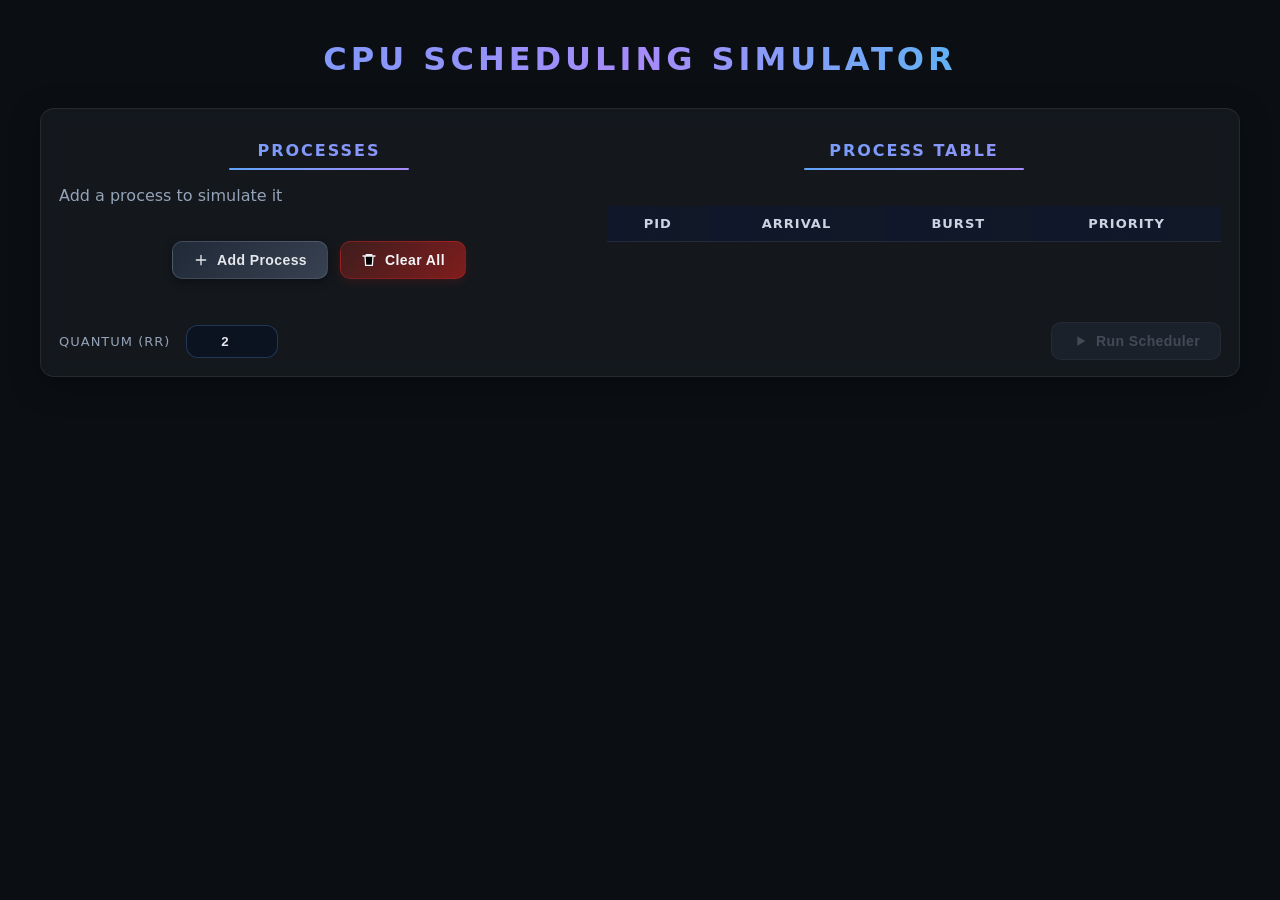
==== commit d817fa06: "update" ====
--- a/templates/index.html
+++ b/templates/index.html
@@ -1,357 +1,164 @@
 <!DOCTYPE html>
-<html lang="en">
+<html>
 <head>
-  <meta charset="UTF-8"/>
-  <meta name="viewport" content="width=device-width, initial-scale=1.0"/>
+  <meta charset="UTF-8">
+  <meta name="viewport" content="width=device-width, initial-scale=1.0">
   <title>CPU Scheduling Simulator</title>
-  <link rel="icon" type="image/png" href="/static/favicon.png">
-  <link rel="manifest" href="/static/manifest.json">
-  <meta name="theme-color" content="#070b10">
-  <link rel="preconnect" href="https://fonts.googleapis.com">
-  <link rel="preconnect" href="https://fonts.gstatic.com" crossorigin>
-  <link href="https://fonts.googleapis.com/css2?family=Space+Mono:wght@400;700&family=Outfit:wght@300;400;500;600;700;800&display=swap" rel="stylesheet">
   <link rel="stylesheet" href="/static/style.css">
 </head>
-<body class="sim-body">
+<body>
 
-  <!-- TOP NAV -->
-  <nav class="sim-nav">
-    <div class="sim-nav-left">
-      <a class="brand" href="/">
-        <div class="brand-icon">
-          <svg viewBox="0 0 24 24" width="16" height="16" fill="none">
-            <rect x="7" y="7" width="10" height="10" rx="2" stroke="currentColor" stroke-width="2"/>
-            <path d="M9 2v3M15 2v3M9 19v3M15 19v3M2 9h3M2 15h3M19 9h3M19 15h3" stroke="currentColor" stroke-width="1.5" stroke-linecap="round"/>
-          </svg>
-        </div>
-        <span class="brand-text">CPU<span class="brand-accent">Scheduler</span></span>
-      </a>
-      <span class="sim-nav-sep">/</span>
-      <span class="sim-nav-page" id="modeLabel">Simulator</span>
+  <h1 class="main-title">CPU SCHEDULING SIMULATOR</h1>
+
+  <div class="card">
+
+    <div class="process-layout">
+
+      <!-- LEFT SIDE: Process Cards -->
+      <div class="left-panel">
+        <h3>Processes</h3>
+        <p class="muted">Add a process to simulate it</p>
+
+        <div id="processList" class="process-grid"></div>
+
+        <div class="btn-row">
+  <button class="add-btn" onclick="openModal()">
+    <span class="btn-icon">
+      <svg viewBox="0 0 24 24" width="16" height="16">
+        <path d="M12 5v14M5 12h14" stroke="currentColor" stroke-width="2" stroke-linecap="round"/>
+      </svg>
+    </span>
+    Add Process
+  </button>
+
+  <button class="danger" onclick="clearProcesses()">
+    <span class="btn-icon">
+      <svg viewBox="0 0 24 24" width="16" height="16">
+        <path d="M3 6h18M8 6v-2h8v2M6 6l1 14h10l1-14"
+              stroke="currentColor"
+              stroke-width="2"
+              stroke-linecap="round"/>
+      </svg>
+    </span>
+    Clear All
+  </button>
+</div>
+      </div>
+
+      <!-- RIGHT SIDE: Process Table -->
+      <div class="right-panel">
+        <h3>Process Table</h3>
+
+        <table class="result-table" id="processTable">
+          <tr>
+            <th>PID</th>
+            <th>Arrival</th>
+            <th>Burst</th>
+            <th>Priority</th>
+          </tr>
+        </table>
+      </div>
+
     </div>
-    <div class="sim-nav-right">
-      <div class="anim-toggle-wrap" onclick="toggleAnimation()" title="Toggle Gantt animation">
-        <div class="toggle-track on" id="animToggle"><div class="toggle-thumb"></div></div>
-        <span id="animLabel">Animated</span>
+
+    <!-- Bottom Controls -->
+    <div class="row">
+      <label>Quantum (RR)</label>
+      <input type="number" id="quantum" value="2" min="1">
+     <button id="runBtn" class="run-btn" onclick="runScheduler()">
+  <span class="btn-icon">
+    <svg viewBox="0 0 24 24" width="16" height="16">
+      <path d="M8 5l12 7-12 7V5z" fill="currentColor"/>
+    </svg>
+  </span>
+  Run Scheduler
+</button>
+    </div>
+  </div>
+
+<!-- RESULTS SECTION (HIDDEN INITIALLY) -->
+<div id="resultsSection" class="hidden">
+
+  <h2 id="resultsHeading">Results Summary</h2>
+  <div id="summaryTable" class="card"></div>
+
+  <!-- 👇 SINGLE BUTTON -->
+  <div style="text-align:center; margin-top:20px;">
+    <button id="showAlgoBtn" class="primary hidden">
+      Algorithms
+    </button>
+  </div>
+
+  <!-- 👇 Hidden initially -->
+  <div id="algorithmSection" class="hidden">
+    <h2 id="algorithmHeading">Algorithms</h2>
+    <div id="algoButtons" class="algo-bar"></div>
+  </div>
+
+  <div id="details" class="card"></div>
+
+</div>
+  <!-- Modal -->
+<div id="processModal" class="modal hidden">
+
+  <div class="modal-content split-modal">
+
+    <!-- LEFT PANEL -->
+    <div class="modal-left">
+      <div class="modal-brand">
+        <h2>CPU Scheduler</h2>
+        <p>
+          Simulate scheduling algorithms
+          and compare performance.
+        </p>
       </div>
-      <span id="modeBadge" class="mode-badge compare">All Algorithms</span>
-      <a href="/explore" class="btn btn-ghost btn-sm">Change Mode</a>
-    </div>
-  </nav>
 
-  <!-- ═══════════════════════════════════════════════════ -->
-  <!--  MAIN SIMULATOR BODY                               -->
-  <!-- ═══════════════════════════════════════════════════ -->
-  <div class="sim-page">
-
-    <!-- ── STEP 1 : PROCESSES ───────────────────────── -->
-    <div class="sim-step" id="stepProcesses">
-      <div class="step-indicator">
-        <div class="step-num">1</div>
-        <div class="step-line"></div>
-      </div>
-      <div class="step-body">
-        <div class="step-hdr">
-          <div>
-            <div class="step-title">Define Processes</div>
-            <div class="step-hint">Add the processes you want to schedule. Click any card to edit it.</div>
-          </div>
-          <div class="step-hdr-actions">
-            <button class="btn btn-primary" id="addProcessBtn" onclick="openModal()">
-              <svg viewBox="0 0 24 24" width="15" height="15" fill="none" stroke="currentColor" stroke-width="2.5" stroke-linecap="round"><path d="M12 5v14M5 12h14"/></svg>
-              Add Process
-            </button>
-            <button class="btn btn-danger btn-sm" onclick="clearProcesses()" id="clearBtn" style="display:none">
-              <svg viewBox="0 0 24 24" width="13" height="13" fill="none" stroke="currentColor" stroke-width="2" stroke-linecap="round" stroke-linejoin="round"><path d="M3 6h18M8 6V4h8v2M6 6l1 14h10l1-14"/></svg>
-              Reset
-            </button>
-          </div>
-        </div>
-
-        <!-- Empty state -->
-        <div id="emptyProcesses" class="proc-empty">
-          <div class="proc-empty-icon">
-            <svg viewBox="0 0 24 24" width="28" height="28" fill="none" stroke="currentColor" stroke-width="1.5">
-              <rect x="3" y="3" width="7" height="7" rx="1.5"/>
-              <rect x="14" y="3" width="7" height="7" rx="1.5"/>
-              <rect x="3" y="14" width="7" height="7" rx="1.5"/>
-              <rect x="14" y="14" width="7" height="7" rx="1.5"/>
-            </svg>
-          </div>
-          <div class="proc-empty-title">No processes added yet</div>
-          <div class="proc-empty-sub">Click <strong>Add Process</strong> to define your first process</div>
-          <button class="btn btn-primary" onclick="openModal()" style="margin-top:16px">
-            <svg viewBox="0 0 24 24" width="15" height="15" fill="none" stroke="currentColor" stroke-width="2.5" stroke-linecap="round"><path d="M12 5v14M5 12h14"/></svg>
-            Add First Process
-          </button>
-        </div>
-
-        <!-- Process cards grid -->
-        <div id="processCards" class="proc-cards hidden"></div>
-
-        <!-- Process table (shows when >= 2) -->
-        <div id="processTableWrap" class="proc-table-wrap hidden">
-          <div class="proc-table-label">
-            <svg viewBox="0 0 24 24" width="13" height="13" fill="none" stroke="currentColor" stroke-width="2"><path d="M9 5H7a2 2 0 0 0-2 2v12a2 2 0 0 0 2 2h10a2 2 0 0 0 2-2V7a2 2 0 0 0-2-2h-2M9 5a2 2 0 0 0 2 2h2a2 2 0 0 0 2-2M9 5a2 2 0 0 1 2-2h2a2 2 0 0 1 2 2"/></svg>
-            Summary Table
-          </div>
-          <div class="proc-table-scroll">
-            <table class="proc-table" id="processTable">
-              <thead><tr><th>PID</th><th>Arrival Time</th><th>Burst Time</th><th>Priority</th><th></th></tr></thead>
-              <tbody id="processTableBody"></tbody>
-            </table>
-          </div>
-        </div>
+      <div class="modal-big-text">
+        Plan.<br>
+        Simulate.<br>
+        Analyze.
       </div>
     </div>
 
-    <!-- ── STEP 2 : CONFIGURE ───────────────────────── -->
-    <div class="sim-step" id="stepConfigure">
-      <div class="step-indicator">
-        <div class="step-num">2</div>
-        <div class="step-line"></div>
-      </div>
-      <div class="step-body">
-        <div class="step-hdr">
-          <div>
-            <div class="step-title">Configure &amp; Run</div>
-            <div class="step-hint">Set algorithm options, then execute the scheduler</div>
-          </div>
+    <!-- RIGHT PANEL -->
+    <div class="modal-right">
+
+      <h3>Add Process</h3>
+
+      <form id="processForm" autocomplete="off">
+
+      <div class="modal-grid">
+        <div>
+          <label>Arrival Time</label>
+          <input type="number" id="mArrival" min="0">
         </div>
 
-        <div class="config-grid">
-
-          <!-- Algorithm mode card (single & compare2 only) -->
-          <div id="algoConfigCard" class="config-card hidden">
-            <div class="config-card-label">
-              <svg viewBox="0 0 24 24" width="13" height="13" fill="none" stroke="currentColor" stroke-width="2"><path d="M12 2L2 7l10 5 10-5-10-5zM2 17l10 5 10-5M2 12l10 5 10-5"/></svg>
-              <span id="algoConfigTitle">Select Algorithm</span>
-            </div>
-            <div id="algoConfigContent"></div>
-          </div>
-
-          <!-- RR Quantum card -->
-          <div class="config-card" id="quantumCard">
-            <div class="config-card-label">
-              <svg viewBox="0 0 24 24" width="13" height="13" fill="none" stroke="currentColor" stroke-width="2"><circle cx="12" cy="12" r="10"/><path d="M12 6v6l4 2"/></svg>
-              Round Robin Quantum
-            </div>
-            <div class="quantum-control">
-              <button class="quantum-btn" onclick="adjustQuantum(-1)">−</button>
-              <input type="number" id="quantum" value="2" min="1" class="quantum-input" onchange="clampQuantum()">
-              <button class="quantum-btn" onclick="adjustQuantum(1)">+</button>
-            </div>
-            <div class="config-hint">Time slice for Round Robin scheduling</div>
-          </div>
-
-          <!-- Run card -->
-          <div class="config-card run-card">
-            <div class="config-card-label">
-              <svg viewBox="0 0 24 24" width="13" height="13" fill="currentColor"><path d="M8 5l12 7-12 7V5z"/></svg>
-              Execute
-            </div>
-            <button class="run-btn-big" id="runBtn" onclick="runScheduler()" disabled>
-              <div class="run-btn-icon">
-                <svg viewBox="0 0 24 24" width="22" height="22" fill="currentColor"><path d="M8 5l12 7-12 7V5z"/></svg>
-              </div>
-              <div>
-                <div class="run-btn-label">Execute Scheduler</div>
-                <div class="run-btn-sub" id="runBtnSub">Add at least 2 processes</div>
-              </div>
-            </button>
-          </div>
-
-        </div>
-      </div>
-    </div>
-
-    <!-- ── STEP 3 : RESULTS ─────────────────────────── -->
-    <div class="sim-step" id="stepResults">
-      <div class="step-indicator">
-        <div class="step-num done" id="stepNumResults">3</div>
-      </div>
-      <div class="step-body">
-        <div class="step-hdr" style="margin-bottom:0">
-          <div>
-            <div class="step-title" id="resultsHeading">Results</div>
-            <div class="step-hint" id="resultsMeta">Run the scheduler to see results</div>
-          </div>
-          <div id="resultsHeaderRight" style="display:none">
-            <button class="btn btn-ghost btn-sm" onclick="clearResults()">
-              <svg viewBox="0 0 24 24" width="13" height="13" fill="none" stroke="currentColor" stroke-width="2" stroke-linecap="round"><path d="M3 12a9 9 0 1 0 9-9 9.75 9.75 0 0 0-6.74 2.74L3 8"/><path d="M3 3v5h5"/></svg>
-              Run Again
-            </button>
-          </div>
+        <div>
+          <label>Burst Time</label>
+          <input type="number" id="mBurst" min="1">
         </div>
 
-        <!-- Empty results state -->
-        <div id="emptyResults" class="results-empty">
-          <div class="results-empty-icon">
-            <svg viewBox="0 0 24 24" width="32" height="32" fill="none" stroke="currentColor" stroke-width="1">
-              <path d="M4 19V5M4 19h16" stroke-linecap="round"/>
-              <path d="M7 14l3-3 3 2 4-6" stroke-linecap="round" stroke-linejoin="round"/>
-            </svg>
-          </div>
-          <div>No results yet — add processes and click <strong style="color:var(--blue2)">Execute Scheduler</strong></div>
-        </div>
-
-        <!-- ALL MODE results -->
-        <div id="allResults" class="hidden">
-          <!-- Summary comparison table + best card -->
-          <div class="results-section">
-            <div class="results-section-label">Performance Comparison</div>
-            <div class="summary-layout">
-              <div class="summary-table-wrap">
-                <table class="summary-table" id="summaryTable">
-                  <thead><tr><th>Algorithm</th><th>Avg WT</th><th>Avg TAT</th><th>Avg RT</th><th>Throughput</th><th>CPU Util</th></tr></thead>
-                  <tbody id="summaryBody"></tbody>
-                </table>
-                <div id="viewAlgorithmsBtn" class="view-algo-link">
-                  View Detailed Gantt Charts
-                  <span class="arrow">→</span>
-                </div>
-              </div>
-              <div id="bestText"></div>
-            </div>
-          </div>
-
-          <!-- Per-algorithm details -->
-          <div id="algorithmsBlock" class="algo-hidden">
-            <div class="results-section">
-              <div class="results-section-label" id="algorithmsHeading">Detailed View</div>
-              <div class="algo-tab-bar" id="algoButtons"></div>
-              <div id="details" class="results-detail-card">
-                <div class="results-empty" style="padding:48px 0">
-                  <div class="results-empty-icon"><svg viewBox="0 0 24 24" width="26" height="26" fill="none" stroke="currentColor" stroke-width="1"><path d="M4 19V5M4 19h16" stroke-linecap="round"/><path d="M7 14l3-3 3 2 4-6" stroke-linecap="round"/></svg></div>
-                  <div>Select an algorithm tab above</div>
-                </div>
-              </div>
-            </div>
-          </div>
-        </div>
-
-        <!-- SINGLE MODE results -->
-        <div id="singleResults" class="hidden">
-          <div id="singleDetails" class="results-detail-card" style="margin-top:20px"></div>
-        </div>
-
-        <!-- COMPARE2 MODE results -->
-        <div id="compare2Results" class="hidden">
-          <div class="compare-layout" id="compareLayout" style="margin-top:20px"></div>
-        </div>
-
-      </div>
-    </div>
-
-  </div><!-- /sim-page -->
-
-  <!-- ═══════════════════════════════════════════════════ -->
-  <!--  ADD / EDIT PROCESS MODAL                          -->
-  <!-- ═══════════════════════════════════════════════════ -->
-  <div id="processModal" class="modal hidden">
-    <div class="modal-box">
-
-      <!-- Modal header -->
-      <div class="modal-header">
-        <div class="modal-header-left">
-          <div class="modal-header-icon">
-            <svg viewBox="0 0 24 24" width="18" height="18" fill="none" stroke="currentColor" stroke-width="2">
-              <rect x="3" y="3" width="7" height="7" rx="1.5"/>
-              <rect x="14" y="3" width="7" height="7" rx="1.5"/>
-              <rect x="3" y="14" width="7" height="7" rx="1.5"/>
-              <rect x="14" y="14" width="7" height="7" rx="1.5"/>
-            </svg>
-          </div>
-          <div>
-            <div class="modal-title" id="modalTitle">Add Process</div>
-            <div class="modal-sub">Fill in the process parameters below</div>
-          </div>
-        </div>
-        <button class="modal-close-btn" onclick="closeModal()" aria-label="Close">
-          <svg viewBox="0 0 24 24" width="18" height="18" fill="none" stroke="currentColor" stroke-width="2" stroke-linecap="round"><path d="M18 6 6 18M6 6l12 12"/></svg>
-        </button>
-      </div>
-
-      <!-- Color picker banner -->
-      <div class="modal-color-banner" id="modalColorBanner">
-        <div class="modal-color-info">
-          <div class="modal-color-swatch" id="modalColorSwatch"></div>
-          <div>
-            <div class="modal-color-label">Process Color</div>
-            <div class="modal-color-hint">Used to identify this process in the Gantt chart</div>
-          </div>
-        </div>
-        <div class="color-presets" id="colorPresets"></div>
-        <label class="color-custom-btn" title="Custom color">
-          <svg viewBox="0 0 24 24" width="14" height="14" fill="none" stroke="currentColor" stroke-width="2"><circle cx="12" cy="12" r="10"/><path d="M12 8v8M8 12h8"/></svg>
-          Custom
-          <input type="color" id="mColor" style="position:absolute;opacity:0;width:0;height:0" aria-label="Custom color">
-        </label>
-      </div>
-
-      <!-- Fields -->
-      <div class="modal-fields">
-        <div class="field-group">
-          <label class="field-label">
-            Arrival Time
-            <span class="field-badge">Required</span>
-          </label>
-          <div class="field-input-wrap">
-            <div class="field-icon">
-              <svg viewBox="0 0 24 24" width="15" height="15" fill="none" stroke="currentColor" stroke-width="2"><circle cx="12" cy="12" r="10"/><path d="M12 6v6l4 2"/></svg>
-            </div>
-            <input type="number" id="mArrival" min="0" placeholder="0" class="field-input" autocomplete="off">
-          </div>
-          <div class="field-desc">When the process enters the ready queue</div>
-        </div>
-
-        <div class="field-group">
-          <label class="field-label">
-            Burst Time
-            <span class="field-badge">Required</span>
-          </label>
-          <div class="field-input-wrap">
-            <div class="field-icon">
-              <svg viewBox="0 0 24 24" width="15" height="15" fill="none" stroke="currentColor" stroke-width="2"><path d="M13 2L3 14h9l-1 8 10-12h-9l1-8z"/></svg>
-            </div>
-            <input type="number" id="mBurst" min="1" placeholder="5" class="field-input" autocomplete="off">
-          </div>
-          <div class="field-desc">CPU time required to complete this process</div>
-        </div>
-
-        <div class="field-group">
-          <label class="field-label">
-            Priority
-            <span class="field-badge optional">Optional</span>
-          </label>
-          <div class="field-input-wrap">
-            <div class="field-icon">
-              <svg viewBox="0 0 24 24" width="15" height="15" fill="none" stroke="currentColor" stroke-width="2"><path d="M12 2l3.09 6.26L22 9.27l-5 4.87 1.18 6.88L12 17.77l-6.18 3.25L7 14.14 2 9.27l6.91-1.01L12 2z"/></svg>
-            </div>
-            <input type="number" id="mPriority" min="1" placeholder="1" class="field-input" autocomplete="off">
-          </div>
-          <div class="field-desc">Lower number = higher priority (used by Priority algorithms)</div>
+        <div style="grid-column:1 / -1;">
+          <label>Priority</label>
+          <input type="number" id="mPriority" min="1">
         </div>
       </div>
 
-      <!-- Error -->
-      <div id="modalError" class="modal-error-bar hidden"></div>
+      <div id="modalError" class="modal-error hidden"></div>
 
-      <!-- Footer actions -->
-      <div class="modal-footer">
-        <button class="btn btn-ghost" onclick="closeModal()">Discard</button>
-        <button class="btn btn-primary" onclick="addProcess()" id="saveBtn">
-          <svg viewBox="0 0 24 24" width="15" height="15" fill="none" stroke="currentColor" stroke-width="2.5" stroke-linecap="round"><path d="M20 6 9 17l-5-5"/></svg>
-          Save Process
-        </button>
+      <div class="modal-actions">
+        <button type="button" class="primary" onclick="addProcess()">Submit</button>
+      <button type="button" class="cancel-btn" onclick="closeModal()">Cancel</button>
       </div>
 
+       </form>
     </div>
+
   </div>
 
+</div>
+  
+
   <script src="/static/script.js"></script>
-  <script>
-    if ("serviceWorker" in navigator) navigator.serviceWorker.register("/static/service-worker.js").catch(()=>{});
-  </script>
 </body>
-</html>
+</html>
--- a/static/style.css
+++ b/static/style.css
@@ -1,1897 +1,1596 @@
-/* ============================================================
-   CPU SCHEDULER — DESIGN SYSTEM
-   ============================================================ */
-
-*, *::before, *::after { box-sizing: border-box; margin: 0; padding: 0; }
-
-:root {
-  --bg:        #070b10;
-  --bg2:       #0d1117;
-  --bg3:       #111827;
-  --surface:   rgba(255,255,255,0.04);
-  --surface2:  rgba(255,255,255,0.07);
-  --border:    rgba(255,255,255,0.08);
-  --border2:   rgba(255,255,255,0.14);
-  --text:      #e2e8f0;
-  --text2:     #94a3b8;
-  --text3:     #64748b;
-  --blue:      #3b82f6;
-  --blue2:     #60a5fa;
-  --purple:    #a78bfa;
-  --cyan:      #22d3ee;
-  --green:     #10b981;
-  --red:       #ef4444;
-  --amber:     #f59e0b;
-  --radius:    14px;
-  --radius-lg: 20px;
-  --font-mono: 'Space Mono', monospace;
-  --font-body: 'Outfit', system-ui, sans-serif;
-}
-
-html { scroll-behavior: smooth; overflow-x: hidden; }
-body {
-  background: var(--bg);
-  color: var(--text);
-  font-family: var(--font-body);
-  font-size: 15px;
-  line-height: 1.6;
-  overflow-x: hidden;
-}
-
-/* ── Typography ── */
-h1,h2,h3,h4 { line-height: 1.25; }
-a { color: inherit; text-decoration: none; }
-
-/* ── Scrollbar ── */
-::-webkit-scrollbar { width: 6px; height: 6px; }
-::-webkit-scrollbar-track { background: var(--bg2); }
-::-webkit-scrollbar-thumb { background: rgba(255,255,255,0.12); border-radius: 3px; }
-
-/* ============================================================
-   GOOGLE FONTS IMPORT
-   ============================================================ */
-@import url('https://fonts.googleapis.com/css2?family=Space+Mono:wght@400;700&family=Outfit:wght@300;400;500;600;700;800&display=swap');
-
-/* ============================================================
-   HIDDEN UTILITY
-   ============================================================ */
-.hidden { display: none !important; }
-
-/* ============================================================
-   HOME PAGE — BACKGROUND CANVAS
-   ============================================================ */
-.home-body { margin: 0; padding: 0; background: var(--bg); }
-
-.bg-canvas {
-  position: fixed; inset: 0; z-index: 0;
-  pointer-events: none; overflow: hidden;
-}
-.bg-grid {
-  position: absolute; inset: 0;
-  background-image:
-    linear-gradient(rgba(255,255,255,0.025) 1px, transparent 1px),
-    linear-gradient(90deg, rgba(255,255,255,0.025) 1px, transparent 1px);
-  background-size: 60px 60px;
-  mask-image: radial-gradient(ellipse 80% 80% at 50% 50%, black, transparent);
-}
-.bg-glow {
-  position: absolute; border-radius: 50%;
-  filter: blur(100px); pointer-events: none;
-}
-.g1 { width: 600px; height: 600px; top: -200px; left: -200px;
-      background: radial-gradient(circle, rgba(59,130,246,0.12), transparent 70%); }
-.g2 { width: 500px; height: 500px; top: 30%; right: -150px;
-      background: radial-gradient(circle, rgba(167,139,250,0.10), transparent 70%); }
-.g3 { width: 400px; height: 400px; bottom: 0; left: 30%;
-      background: radial-gradient(circle, rgba(34,211,238,0.08), transparent 70%); }
-
-.floating-particles { position: absolute; inset: 0; }
-.particle {
+body{
+  background:#0b0f14;
+  color:#e5e7eb;
+  font-family: system-ui, -apple-system, Segoe UI, Roboto, Arial;
+  margin:40px;
+}
+
+.card{
+  background: rgba(255,255,255,0.04);
+  border: 1px solid rgba(255,255,255,0.08);
+  border-radius: 14px;
+  padding: 16px 18px;
+  margin-bottom: 18px;
+  backdrop-filter: blur(8px);
+  box-shadow: 0 8px 30px rgba(0,0,0,0.35);
+}
+
+.row{
+  display:flex;
+  align-items:center;
+  gap:16px;
+  padding-top: 8px;
+}
+
+.row button{
+  margin-left: auto;
+}
+
+label{ color:#cbd5e1; }
+
+input{
+  background:#0f172a;
+  border:1px solid rgba(255,255,255,0.10);
+  color:#e5e7eb;
+  padding:8px 10px;
+  border-radius:10px;
+  outline:none;
+}
+
+/* ============================== */
+/* QUANTUM (RR) PROFESSIONAL STYLE */
+/* ============================== */
+
+.row label{
+  font-size: 13px;
+  text-transform: uppercase;
+  letter-spacing: 1px;
+  color: #94a3b8;
+}
+
+#quantum{
+  width: 70px;
+  text-align: center;
+  font-weight: 600;
+  background: #0b1220;
+  border: 1px solid rgba(96,165,250,0.25);
+  border-radius: 12px;
+  padding: 8px 10px;
+  transition: all 0.2s ease;
+}
+
+#quantum:focus{
+  border-color: #60a5fa;
+  box-shadow: 0 0 0 3px rgba(96,165,250,0.15);
+}
+
+/* ================================= */
+/* PREMIUM DASHBOARD BUTTON (V2) */
+/* ================================= */
+
+button{
+  position: relative;
+  padding: 10px 20px;
+  border-radius: 10px;
+  font-size: 14px;
+  font-weight: 600;
+  letter-spacing: 0.4px;
+  border: 1px solid rgba(255,255,255,0.08);
+  background: #111827;
+  color: #e5e7eb;
+  cursor: pointer;
+  transition: all 0.25s ease;
+  box-shadow: 0 3px 10px rgba(0,0,0,0.45); /* softer */
+  overflow: hidden;
+}
+
+/* Subtle hover */
+button:hover{
+  transform: translateY(-2px);
+  border-color: rgba(96,165,250,0.4);
+  box-shadow: 0 5px 14px rgba(0,0,0,0.6);
+}
+
+/* Click press */
+button:active{
+  transform: scale(0.96);
+}
+
+/* ================================= */
+/* PRIMARY (Run Scheduler) */
+/* ================================= */
+
+button.primary{
+  background: linear-gradient(135deg,#1d4ed8,#2563eb);
+  border: none;
+  color: white;
+  box-shadow: 0 4px 14px rgba(37,99,235,0.35); /* reduced glow */
+}
+
+button.primary:hover{
+  box-shadow: 0 6px 18px rgba(37,99,235,0.45);
+}
+
+/* ================================= */
+/* DANGER (Clear All) */
+/* ================================= */
+
+button.danger{
+  background: linear-gradient(135deg,#3f1d1d,#7f1d1d);
+  border: 1px solid rgba(220,38,38,0.35);
+  color: #f1f5f9;
+  box-shadow: 0 3px 8px rgba(127,29,29,0.25);
+}
+
+button.danger:hover{
+  background: linear-gradient(135deg,#5b1f1f,#991b1b);
+  box-shadow: 0 5px 14px rgba(153,27,27,0.35);
+}
+
+/* ================================= */
+/* SOFT LIGHT SWEEP ANIMATION */
+/* ================================= */
+
+button::before{
+  content: "";
   position: absolute;
+  top: 0;
+  left: -100%;
+  width: 60%;
+  height: 100%;
+  background: linear-gradient(
+    120deg,
+    transparent,
+    rgba(255,255,255,0.2),
+    transparent
+  );
+  transform: skewX(-25deg);
+  transition: 0.6s;
+}
+
+button:hover::before{
+  left: 140%;
+}
+
+/* Modern clean table style */
+.result-table{
+  border-collapse: separate;
+  border-spacing: 0 10px;
+}
+
+.result-table tr{
+  border-radius: 10px;
+}
+
+.muted{ color:#94a3b8; }
+
+.algo-bar{
+  display:flex;
+  gap:10px;
+  flex-wrap:wrap;
+  margin-bottom: 12px;
+}
+
+.algo-btn{
+  padding:8px 12px;
+}
+
+.algo-active{
+  outline: 2px solid #60a5fa;
+}
+
+.algo-best{
+  border-color: rgba(0,255,136,0.55);
+}
+
+.gantt-wrap{ margin-top: 8px; }
+
+.gantt{
+  display:flex;
+  border-radius: 12px;
+  overflow:hidden;
+  border:1px solid rgba(255,255,255,0.10);
+}
+
+.block {
+  display: flex;
+  flex-direction: column;
+  justify-content: center;
+  align-items: center;
+  padding: 12px 10px;
+  color: white;
+  min-width: 60px;
+  font-weight: 600;
+  transition: 0.2s;
+}
+
+.block:hover {
+  opacity: 0.85;
+}
+
+.block-label{ font-weight:800; }
+.block-time{ font-size: 12px; opacity: 0.9; }
+
+.details-layout {
+  margin-top: 20px;
+}
+
+.gantt-section {
+  margin-bottom: 25px;
+}
+
+.bottom-layout {
+  display: flex;
+  gap: 40px;
+  flex-wrap: wrap;
+}
+
+.table-section {
+  flex: 2;
+}
+
+.stats-section {
+  flex: 1;
+  display: flex;
+  flex-direction: column;
+  gap: 20px;
+}
+
+.stat-box {
+  background: rgba(255,255,255,0.05);
+  padding: 15px;
+  border-radius: 12px;
+  border: 1px solid rgba(255,255,255,0.1);
+  text-align: center;
+}
+
+.stat-title {
+  color: #94a3b8;
+  font-size: 14px;
+}
+
+.stat-value {
+  font-size: 22px;
+  font-weight: bold;
+  margin-top: 5px;
+}
+
+/* ---------- Process Cards Grid ---------- */
+
+/* ---------- Compact Process List (Left Panel) ---------- */
+/* Compact multi-column layout */
+.process-grid{
+  display: grid;
+  grid-template-columns: repeat(auto-fill, minmax(180px, 1fr));
+  gap: 14px;
+  margin-top: 12px;
+}
+
+.process-card{
+  background: rgba(255,255,255,0.06);
+  border: 1px solid rgba(255,255,255,0.12);
+  border-radius: 12px;
+  padding: 8px 10px;
+  display: flex;
+  gap: 10px;
+  align-items: center;
+  transition: all 0.2s ease;
+  min-height: 64px;
+  cursor: pointer;
+}
+
+.process-card:hover{
+  background: rgba(255,255,255,0.07);
+  transform: translateY(-2px);
+}
+
+.color-box{
+  width: 48px;
+  height: 48px;
+  border-radius: 10px;
+  box-shadow: 0 0 10px rgba(255,255,255,0.18);
+}
+
+/* ---------- Button Row ---------- */
+
+.btn-row {
+  display: flex;
+  gap: 12px;
+  margin-top: 20px;
+  flex-wrap: wrap;
+  justify-content: center; 
+  margin-bottom: 35px;
+}
+
+/* ---------- Modal ---------- */
+
+.modal {
+  position: fixed;
+  inset: 0;
+  background: rgba(0,0,0,0.75);
+  backdrop-filter: blur(4px);
+  display: flex;
+  justify-content: center;
+  align-items: center;
+  z-index: 1000;
+}
+
+@media (max-width: 600px){
+  .modal-grid{
+    grid-template-columns: 1fr;
+  }
+}
+
+/* ============================= */
+/* SPLIT MODAL (LEFT + RIGHT) */
+/* ============================= */
+
+.modal-content{
+  width: 900px;
+  max-width: 95vw;
+   height: auto;
+  max-height: 85vh;
+  padding: 0;
+  border-radius: 26px;
+  overflow: hidden;
+
+  display: flex;
+
+  background: rgba(15,23,42,0.95);
+  border: 1px solid rgba(148,163,184,0.15);
+
+  box-shadow:
+    0 50px 120px rgba(0,0,0,0.9),
+    0 0 0 1px rgba(255,255,255,0.04);
+
+  animation: modalPop 0.35s ease;
+}
+
+/* LEFT SIDE */
+.modal-left{
+  flex: 1;
+  padding: 50px;
+  display: flex;
+  flex-direction: column;
+  justify-content: space-between;
+
+  background:
+    radial-gradient(800px 500px at 0% 0%, rgba(99,102,241,0.35), transparent 60%),
+    linear-gradient(160deg,#1e293b,#0f172a);
+
+  border-right: 1px solid rgba(255,255,255,0.06);
+}
+
+.modal-left h2{
+  font-size: 22px;
+  font-weight: 600;
+}
+
+.modal-left p{
+  color: #94a3b8;
+  font-size: 14px;
+  margin-top: 10px;
+}
+
+.modal-big-text{
+  font-size: 42px;
+  font-weight: 800;
+  line-height: 1.1;
+  color: rgba(255,255,255,0.85);
+}
+
+/* RIGHT SIDE */
+.modal-right{
+  flex: 1;
+  padding: 50px;
+  display: flex;
+  flex-direction: column;
+  justify-content: flex-start;
+  overflow-y: auto;     /* ✅ FIX cut */
+  padding-bottom: 30px; /* ✅ extra bottom space */
+}
+
+.modal-right h3{
+  font-size: 22px;      /* same as CPU Scheduler */
+  font-weight: 600;
+  margin: 0;
+  margin-bottom: 50px;  /* space before Arrival Time */
+}
+
+/* FORM GRID */
+.modal-grid{
+  display: flex;
+ flex-direction: column;
+  gap: 30px;
+}
+
+.modal-grid label{
+  display: block;
+  margin-bottom: 8px;   /* bigger space */
+}
+
+.modal-grid input{
+  width: 100%;
+  padding: 12px;
+  border-radius: 14px;
+  background: rgba(2,6,23,0.6);
+  border: 1px solid rgba(148,163,184,0.15);
+}
+
+.modal-grid input:focus{
+  border-color: rgba(96,165,250,0.7);
+  box-shadow: 0 0 0 4px rgba(96,165,250,0.15);
+}
+
+/* ACTIONS */
+.modal-actions{
+  margin-top: 40px;
+  display: flex;
+  justify-content: flex-end;   /* 🔥 pushes buttons to right */
+  gap: 14px;
+}
+
+/* Responsive */
+@media (max-width: 800px){
+  .modal-content{
+    flex-direction: column;
+    height: auto;
+  }
+
+  .modal-left{
+    display: none;
+  }
+}
+
+/* Modal button row spacing */
+/* ============================= */
+/* MODAL PREMIUM BUTTONS */
+/* ============================= */
+
+.modal-actions button{
+  padding: 12px 22px;
+  border-radius: 12px;
+  font-size: 14px;
+  font-weight: 600;
+  letter-spacing: 0.5px;
+  transition: all 0.25s ease;
+}
+
+/* Submit Button (same vibe as Run button) */
+.modal-actions .primary{
+  background: linear-gradient(135deg,#2563eb,#1d4ed8);
+  border: none;
+  color: white;
+  box-shadow: 0 6px 18px rgba(37,99,235,0.35);
+}
+
+.modal-actions .primary:hover{
+  transform: translateY(-2px);
+  box-shadow: 0 8px 22px rgba(37,99,235,0.45);
+}
+
+/* Cancel Button (soft dark glass style) */
+.modal-actions .cancel-btn{
+  background: rgba(255,255,255,0.06);
+  border: 1px solid rgba(255,255,255,0.15);
+  color: #cbd5e1;
+  box-shadow: 0 4px 12px rgba(0,0,0,0.4);
+}
+
+.modal-actions .cancel-btn:hover{
+  background: rgba(255,255,255,0.10);
+  transform: translateY(-2px);
+}
+
+/* ===== Modal Validation ===== */
+.input-error{
+  border-color: rgba(239,68,68,0.85) !important;
+  box-shadow: 0 0 0 4px rgba(239,68,68,0.18) !important;
+}
+
+.modal-error{
+  margin-top: 14px;
+  padding: 10px 12px;
+  border-radius: 12px;
+  background: rgba(239,68,68,0.12);
+  border: 1px solid rgba(239,68,68,0.35);
+  color: #fecaca;
+  font-size: 13px;
+  line-height: 1.4;
+  max-height: 120px;     /* ✅ if too many messages */
+  overflow-y: auto;   
+}
+
+.hidden {
+  display: none;
+}
+
+@keyframes modalPop {
+  from {
+    opacity: 0;
+    transform: translateY(15px) scale(0.95);
+  }
+  to {
+    opacity: 1;
+    transform: translateY(0) scale(1);
+  }
+}
+
+/* ---------- 2 Column Layout for Process Area ---------- */
+.process-layout{
+  display: flex;
+  gap: 8px;
+  align-items: flex-start;
+}
+
+.left-panel{
+  flex: 1.3;
+  max-width: 520px;
+
+}
+/* Center heading inside left panel */
+.left-panel h3{
+  text-align: center;
+  position: relative;
+}
+
+/* Make underline centered and shorter */
+.left-panel h3::after{
+
+   content: "";
+  display: block;
+  width: 180px;              /* underline length */
+  height: 2px;
+  margin: 8px auto 0;        /* center underline */
+  background: linear-gradient(
+    90deg,
+    #60a5fa,
+    #a78bfa
+  );
+  border-radius: 2px; 
+}
+
+.right-panel{
+  flex: 0.9;
+  padding-left: 20px;
+  display:flex;
+  flex-direction:column;
+  align-items:center;   /* 👈 align heading + table */
+}
+
+/* Responsive: stack on small screens */
+@media (max-width: 980px){
+  .process-layout{
+    flex-direction: column;
+  }
+  .left-panel, .right-panel{
+    min-width: auto;
+  }
+}
+
+/* Right-side process table spacing */
+#processTable{
+  width: 520px;              /* 👈 reduce width */
+  margin-left: auto;         /* 👈 push to right */
+  margin-top: 12px;
+}
+
+/* Center Process Table heading */
+.right-panel h3{
+  width: 520px;        /* EXACT same as table */
+  text-align: center;  /* center text inside table width */
+  align-self: flex-end; /* move heading block to right */
+}
+
+/* Custom underline like left side */
+.right-panel h3::after{
+  content: "";
+  display: block;
+  width: 220px;         /* slightly longer */
+  height: 2px;
+  margin: 8px auto 0;
+  background: linear-gradient(
+    90deg,
+    #60a5fa,
+    #a78bfa
+  );
+  border-radius: 2px;
+}
+#processTable th{
+  position: sticky;
+  top: 0;
+  background: linear-gradient(to right, #0f172a, #111827);
+  font-size: 13px;
+  letter-spacing: 1px;
+  text-transform: uppercase;
+  color: #cbd5e1;
+  padding: 10px 14px;
+  border-bottom: 1px solid rgba(255,255,255,0.08);
+  text-align: center;   
+}
+
+#processTable td{
+  padding: 10px 14px;
+  font-size: 14px;
+  background: rgba(255,255,255,0.04);
+  text-align: center;
+
+}
+
+#processTable tr{
+  transition: all 0.2s ease;
+}
+
+#processTable tr:hover{
+  background: rgba(255,255,255,0.06);
+  transform: scale(1.01);
+}
+
+*{
+  transition: background 0.2s ease, color 0.2s ease;
+}
+
+.pid-badge{
+  display: inline-block;
+  padding: 4px 10px;
+  border-radius: 20px;
+  color: white;
+  font-weight: 600;
+  font-size: 13px;
+}
+
+.process-info{
+  display:flex;
+  flex-direction:column;
+  justify-content:center;
+  gap:3px;            /* tighter spacing */
+}
+
+/* Process title */
+.process-name{
+  font-size:14px;     /* smaller */
+  font-weight:600;
+  color:#e2e8f0;
+  margin-bottom:2px;
+}
+
+/* Details text */
+.process-detail{
+  font-size:12px;     /* smaller */
+  color:#94a3b8;
+  line-height:1.2;
+}
+
+
+/* Headin animated*/
+
+/* ---------- MAIN TITLE ---------- */
+
+.main-title{
+  text-align: center;
+  font-size: 32px;
+  font-weight: 700;
+  letter-spacing: 4px;
+  margin-bottom: 30px;
+  text-transform: uppercase;
+
+  background: linear-gradient(
+    90deg,
+    #60a5fa,
+    #a78bfa,
+    #22d3ee
+  );
+  background-clip: text;
+  -webkit-text-fill-color: transparent;
+
+  animation: glowFade 3s ease-in-out infinite alternate;
+}
+
+/* Subtle glow animation */
+@keyframes glowFade{
+  from{
+    text-shadow: 0 0 8px rgba(96,165,250,0.4);
+  }
+  to{
+    text-shadow: 0 0 18px rgba(167,139,250,0.7);
+  }
+}
+
+
+/* ---------- SECTION HEADINGS ---------- */
+
+.card h3{
+  font-size: 16px;
+  font-weight: 600;
+  text-transform: uppercase;
+  letter-spacing: 2px;
+  margin-bottom: 14px;
+  position: relative;
+
+  background: linear-gradient(
+    90deg,
+    #60a5fa,
+    #a78bfa
+  );
+  background-clip: text;
+  -webkit-background-clip: text;
+  color: transparent;
+  -webkit-text-fill-color: transparent;
+}
+
+/* Divider line under heading */
+.card h3::after{
+  content: "";
+  display: block;
+  height: 2px;
+  margin-top: 8px;
+  background: linear-gradient(
+    90deg,
+    #60a5fa,
+    #a78bfa
+  );
+  border-radius: 2px;
+}
+
+/* ============================== */
+/* RESULTS & SECTION HEADINGS */
+/* ============================== */
+
+h2{
+  text-align: center;
+  font-size: 26px;
+  font-weight: 700;
+  letter-spacing: 4px;
+  margin-top: 50px;
+  margin-bottom: 18px;
+  text-transform: uppercase;
+
+  background: linear-gradient(
+    90deg,
+    #60a5fa,
+    #a78bfa,
+    #22d3ee
+  );
+  background-clip: text;
+  -webkit-background-clip: text;
+  color: transparent;
+  -webkit-text-fill-color: transparent;
+
+  animation: glowFade 3s ease-in-out infinite alternate;
+}
+
+button{
+  display: inline-flex;
+  align-items: center;
+  gap: 8px;
+}
+
+.btn-icon{
+  display: flex;
+  align-items: center;
+}
+
+
+/* ================================ */
+/* ADD PROCESS BUTTON (INDIGO) */
+/* ================================ */
+
+button.add-btn{
+  background: linear-gradient(135deg,#1f2937,#374151);
+  border: 1px solid rgba(148,163,184,0.25);
+  color: #e5e7eb;
+  box-shadow: 0 3px 8px rgba(0,0,0,0.4);
+}
+
+button.add-btn:hover{
+  background: linear-gradient(135deg,#273548,#3f4f65);
+  border-color: rgba(148,163,184,0.45);
+}
+
+
+/* ================================ */
+/* RUN SCHEDULER BUTTON (EMERALD) */
+/* ================================ */
+
+button.run-btn{
+  background: linear-gradient(135deg,#0f172a,#1e3a8a);
+  border: 1px solid rgba(96,165,250,0.35);
+  color: #e5e7eb;
+  box-shadow: 0 3px 10px rgba(30,58,138,0.30);
+}
+
+button.run-btn:hover{
+  background: linear-gradient(135deg,#162033,#2746a0);
+  box-shadow: 0 6px 16px rgba(30,58,138,0.40);
+}
+
+/* ============================== */
+/* RUN BUTTON SUBTLE PULSE */
+/* ============================== */
+
+@keyframes subtlePulse {
+  0% {
+    box-shadow: 0 3px 10px rgba(30,58,138,0.30);
+  }
+  50% {
+    box-shadow: 0 3px 18px rgba(30,58,138,0.45);
+  }
+  100% {
+    box-shadow: 0 3px 10px rgba(30,58,138,0.30);
+  }
+}
+
+.run-pulse {
+  animation: subtlePulse 3s ease-in-out infinite;
+}
+
+/* ============================== */
+/* RUN BUTTON DISABLED STYLE */
+/* ============================== */
+
+button.run-btn:disabled {
+  background: #1e293b;
+  border: 1px solid rgba(148,163,184,0.15);
+  color: #64748b;
+  cursor: not-allowed;
+  box-shadow: none;
+  animation: none;
+  opacity: 0.6;
+}
+
+/* Smooth enable/disable transition for Run button */
+#runBtn{
+  transition: 
+    opacity 0.25s ease,
+    transform 0.25s ease,
+    box-shadow 0.25s ease,
+    background 0.25s ease,
+    border-color 0.25s ease,
+    filter 0.25s ease;
+}
+
+/* Disabled look (already you have, keep yours, but add smooth feel) */
+#runBtn:disabled{
+  opacity: 0.55;
+  transform: translateY(0);     /* prevent jump */
+  filter: saturate(0.8);
+}
+/* ============================== */
+/* RUN BUTTON LEFT → RIGHT ENABLE */
+/* ============================== */
+
+#runBtn{
+  position: relative;
+  overflow: hidden;
+}
+
+/* overlay for enable animation */
+#runBtn::after{
+  content: "";
+  position: absolute;
+  inset: 0;
+  left: -110%;
+  background: linear-gradient(
+    90deg,
+    transparent,
+    rgba(96,165,250,0.18),
+    rgba(96,165,250,0.38),
+    rgba(96,165,250,0.18),
+    transparent
+  );
+  pointer-events: none;
+  opacity: 0;
+}
+
+/* play only when enabling */
+.run-enable-slide::after{
+  opacity: 1;
+  animation: runEnableSlide 3s ease forwards; /* ✅ 3 seconds */
+}
+
+@keyframes runEnableSlide{
+  from { left: -110%; }
+  to   { left: 110%; }
+}/* Enable “pop” animation when it becomes active */
+
+#resultsSection{
+  scroll-margin-top: 50px;  /* ✅ heading won’t hide */
+}
+
+/* ✅ ADD THIS AT THE VERY BOTTOM OF YOUR CSS (last lines) */
+/* (This will override old styles without breaking your page) */
+
+
+
+/* ============================== */
+/* RESULTS SUMMARY: LEFT TABLE + RIGHT BEST TEXT */
+/* ============================== */
+.summary-layout{
+  display: flex;
+  gap: 22px;
+  align-items: flex-start;
+}
+
+.summary-left{
+  flex: 1.2;
+  min-width: 520px;
+}
+
+.summary-right{
+  flex: 1;
+  min-width: 320px;
+}
+
+@media (max-width: 980px){
+  .summary-layout{
+    flex-direction: column;
+  }
+  .summary-left, .summary-right{
+    min-width: 100%;
+  }
+}
+
+
+/* ============================== */
+/* SUMMARY TABLE: SAME LOOK AS PROCESS TABLE */
+/* ============================== */
+#summaryTable .summary-table{
+  width: 100%;
+  border-collapse: separate;
+  border-spacing: 0 10px;
+}
+
+#summaryTable .summary-table th{
+  position: sticky;
+  top: 0;
+  background: linear-gradient(to right, #0f172a, #111827);
+  font-size: 13px;
+  letter-spacing: 1px;
+  text-transform: uppercase;
+  color: #cbd5e1;
+  padding: 10px 14px;
+  border-bottom: 1px solid rgba(255,255,255,0.08);
+  text-align: center;
+  z-index: 1;
+}
+
+#summaryTable .summary-table td{
+  padding: 10px 14px;
+  font-size: 14px;
+  background: rgba(255,255,255,0.04);
+  text-align: center;
+}
+
+#summaryTable .summary-table tr{
+  transition: all 0.2s ease;
+}
+
+#summaryTable .summary-table tr:hover{
+  background: rgba(255,255,255,0.06);
+  transform: scale(1.01);
+}
+/* ============================== */
+/* DETAILS RESULT TABLE: MAKE IT SAME AS PROCESS TABLE */
+/* (This affects the table inside the details section) */
+/* ============================== */
+#details .result-table{
+  width: 520px;
+  margin-top: 12px;
+  border-collapse: separate;
+  border-spacing: 0 10px;
+}
+
+#details .result-table th{
+  position: sticky;
+  top: 0;
+  background: linear-gradient(to right, #0f172a, #111827);
+  font-size: 13px;
+  letter-spacing: 1px;
+  text-transform: uppercase;
+  color: #cbd5e1;
+  padding: 10px 14px;
+  border-bottom: 1px solid rgba(255,255,255,0.08);
+  text-align: center;
+}
+
+#details .result-table td{
+  padding: 10px 14px;
+  font-size: 14px;
+  background: rgba(255,255,255,0.04);
+  text-align: center;
+}
+
+#details .result-table tr{
+  transition: all 0.2s ease;
+}
+
+#details .result-table tr:hover{
+  background: rgba(255,255,255,0.06);
+  transform: scale(1.01);
+}
+
+
+/* ------------------*/
+
+/* professional best row marker: left border + subtle glow */
+#summaryTable .best-row{
+  position: relative;
+}
+
+/* ============================== */
+/* BEST ROW HIGHLIGHT (PRO BLUE/VIOLET) */
+/* ============================== */
+
+#summaryTable .best-row td{
+  background: linear-gradient(
+    90deg,
+    rgba(96,165,250,0.14),
+    rgba(167,139,250,0.08)
+  ) !important;
+  color: #e5e7eb;
+  font-weight: 700;
+}
+
+#summaryTable .best-row td:first-child{
+  border-left: 4px solid rgba(96,165,250,0.95);
+  box-shadow: -10px 0 25px rgba(96,165,250,0.25);
+  border-top-left-radius: 10px;
+  border-bottom-left-radius: 10px;
+}
+
+#summaryTable .best-row{
+  outline: 1px solid rgba(96,165,250,0.18);
+  border-radius: 12px;
+}
+
+/* BEST badge */
+.best-badge{
+  display: inline-flex;
+  align-items: center;
+  gap: 6px;
+  margin-left: 10px;
+  padding: 3px 10px;
+  border-radius: 999px;
+  font-size: 11px;
+  font-weight: 800;
+  letter-spacing: 1px;
+  text-transform: uppercase;
+
+  background: rgba(34,197,94,0.14);
+  border: 1px solid rgba(34,197,94,0.35);
+  color: rgba(134,239,172,1);
+}
+
+/* small star icon feel */
+.best-badge::before{
+  content: "★";
+  font-size: 12px;
+  line-height: 1;
+}
+
+/* ============================== */
+/* PREMIUM BEST ALGORITHM CARD */
+/* ============================== */
+
+.best-card{
+  padding: 20px 22px;
+  border-radius: 16px;
+
+  background: linear-gradient(
+    135deg,
+    rgba(96,165,250,0.12),
+    rgba(167,139,250,0.08)
+  );
+
+  border: 1px solid rgba(96,165,250,0.25);
+  box-shadow: 0 15px 35px rgba(0,0,0,0.35);
+
+  display: flex;
+  flex-direction: column;
+  gap: 10px;
+}
+
+/* Small label */
+.best-label{
+  font-size: 12px;
+  letter-spacing: 2px;
+  text-transform: uppercase;
+  color: #94a3b8;
+}
+
+/* Big algorithm name */
+.best-name{
+  font-size: 22px;
+  font-weight: 700;
+  color: #e5e7eb;
+}
+
+/* Optional metric highlight */
+.best-metric{
+  font-size: 14px;
+  color: #cbd5e1;
+}
+
+.best-metric span{
+  font-weight: 700;
+  color: #60a5fa;
+}
+
+/* ============================== */
+/* BEST TEXT RIGHT SIDE - PRO CARD */
+/* ============================== */
+
+#summaryTable .best-text{
+  background: transparent;
+  border: none;
+  padding: 0;
+}
+
+.best-card{
+  padding: 18px 18px;
+  border-radius: 16px;
+  background: linear-gradient(135deg,
+    rgba(96,165,250,0.12),
+    rgba(167,139,250,0.08)
+  );
+  border: 1px solid rgba(96,165,250,0.25);
+  box-shadow: 0 15px 35px rgba(0,0,0,0.35);
+}
+
+.best-card-top{
+  display: flex;
+  align-items: center;
+  justify-content: space-between;
+  gap: 10px;
+  margin-bottom: 12px;
+}
+
+.best-chip{
+  display: inline-flex;
+  align-items: center;
+  padding: 4px 10px;
+  border-radius: 999px;
+  font-size: 11px;
+  font-weight: 800;
+  letter-spacing: 1px;
+  text-transform: uppercase;
+  background: rgba(34,197,94,0.14);
+  border: 1px solid rgba(34,197,94,0.35);
+  color: rgba(134,239,172,1);
+}
+
+.best-sub{
+  font-size: 12px;
+  color: #94a3b8;
+}
+
+.best-title{
+  font-size: 20px;
+  font-weight: 800;
+  color: #e5e7eb;
+  margin-top: 6px;
+}
+
+.best-code{
+  font-size: 13px;
+  margin-top: 4px;
+  color: #cbd5e1;
+  opacity: 0.9;
+}
+
+.best-metrics{
+  display: grid;
+  grid-template-columns: 1fr 1fr;
+  gap: 12px;
+  margin-top: 14px;
+}
+
+.best-metric{
+  background: rgba(2,6,23,0.35);
+  border: 1px solid rgba(148,163,184,0.12);
+  border-radius: 12px;
+  padding: 12px;
+}
+
+.best-metric-label{
+  font-size: 12px;
+  color: #94a3b8;
+  letter-spacing: 1px;
+  text-transform: uppercase;
+}
+
+.best-metric-value{
+  margin-top: 6px;
+  font-size: 18px;
+  font-weight: 800;
+  color: #60a5fa;
+}
+
+.best-list{
+  margin-top: 14px;
+  display: flex;
+  flex-direction: column;
+  gap: 12px;
+}
+
+.best-item{
+  display: flex;
+  gap: 10px;
+  align-items: flex-start;
+  padding: 12px;
+  border-radius: 12px;
+  background: rgba(2,6,23,0.30);
+  border: 1px solid rgba(148,163,184,0.12);
+}
+
+.best-dot{
+  width: 10px;
+  height: 10px;
+  margin-top: 4px;
   border-radius: 50%;
-  background: var(--blue2);
-  animation: floatUp linear infinite;
-}
-@keyframes floatUp {
-  0%   { transform: translateY(0) scale(1); opacity: 0; }
-  10%  { opacity: 1; }
-  90%  { opacity: 0.5; }
-  100% { transform: translateY(-120vh) scale(0.5); opacity: 0; }
-}
-
-/* ============================================================
-   NAVBAR
-   ============================================================ */
-.nav {
-  position: fixed; top: 0; left: 0; right: 0; z-index: 100;
-  background: transparent;
-  transition: background 0.3s, backdrop-filter 0.3s, border-color 0.3s;
-  border-bottom: 1px solid transparent;
-}
-.nav.scrolled {
-  background: rgba(7,11,16,0.85);
-  backdrop-filter: blur(20px);
-  border-bottom-color: var(--border);
-}
-.nav-inner {
-  max-width: 1200px; margin: 0 auto;
-  display: flex; align-items: center; justify-content: space-between;
-  padding: 18px 32px;
-}
-.brand {
-  display: flex; align-items: center; gap: 10px;
-  font-weight: 700; font-size: 17px; letter-spacing: -0.3px;
-}
-.brand-icon {
-  width: 36px; height: 36px; border-radius: 10px;
-  background: linear-gradient(135deg, rgba(59,130,246,0.3), rgba(167,139,250,0.3));
-  border: 1px solid rgba(96,165,250,0.3);
-  display: flex; align-items: center; justify-content: center;
-  color: var(--blue2);
-}
-.brand-icon.small { width: 26px; height: 26px; border-radius: 7px; }
-.brand-text { color: var(--text); }
-.brand-accent { color: var(--blue2); }
-
-.nav-links {
-  display: flex; align-items: center; gap: 6px;
-}
-.nav-link {
-  padding: 8px 14px; border-radius: 8px;
-  color: var(--text2); font-size: 14px; font-weight: 500;
-  transition: color 0.2s, background 0.2s;
-}
-.nav-link:hover { color: var(--text); background: var(--surface); }
-.nav-github {
-  display: flex; align-items: center; justify-content: center;
-  width: 36px; height: 36px; padding: 0; border-radius: 8px;
-  color: var(--text2);
-}
-.nav-github:hover { color: var(--text); background: var(--surface); }
-.nav-cta {
-  display: flex; align-items: center; gap: 7px;
-  padding: 9px 18px; border-radius: 10px;
-  background: var(--blue); color: #fff !important;
-  font-size: 14px; font-weight: 600;
-  transition: background 0.2s, transform 0.2s, box-shadow 0.2s;
-  box-shadow: 0 4px 16px rgba(59,130,246,0.3);
-  margin-left: 8px;
-}
-.nav-cta:hover {
-  background: var(--blue2); transform: translateY(-1px);
-  box-shadow: 0 6px 20px rgba(59,130,246,0.4);
-}
-
-/* Mobile nav */
-.nav-burger {
-  display: none; flex-direction: column; gap: 5px;
-  background: none; border: none; cursor: pointer; padding: 6px;
-}
-.nav-burger span {
-  display: block; width: 22px; height: 2px;
-  background: var(--text2); border-radius: 2px; transition: 0.3s;
-}
-.nav-mobile {
-  background: rgba(7,11,16,0.97); backdrop-filter: blur(20px);
-  border-top: 1px solid var(--border); padding: 16px 24px 24px;
-  display: flex; flex-direction: column; gap: 4px;
-}
-.nav-mobile a {
-  padding: 12px 16px; border-radius: 10px; color: var(--text2);
-  font-size: 15px; font-weight: 500; transition: 0.2s;
-}
-.nav-mobile a:hover { background: var(--surface); color: var(--text); }
-.nav-mobile .nav-cta { margin: 12px 0 0; justify-content: center; }
-
-/* ============================================================
-   HOME MAIN
-   ============================================================ */
-.home-main {
-  position: relative; z-index: 1;
-  max-width: 1200px; margin: 0 auto;
-  padding: 0 32px 80px;
-}
-
-/* ── Animate-in ── */
-.animate-in {
-  opacity: 0; transform: translateY(24px);
-  animation: fadeUp 0.7s ease forwards;
-  animation-delay: var(--delay, 0ms);
-}
-@keyframes fadeUp {
-  to { opacity: 1; transform: translateY(0); }
-}
-
-/* ── Scroll reveal ── */
-.scroll-reveal { opacity: 0; transform: translateY(30px); transition: opacity 0.6s ease, transform 0.6s ease; }
-.scroll-reveal.visible { opacity: 1; transform: translateY(0); }
-
-/* ── Section shared ── */
-.section {
-  padding: 100px 0 0;
-}
-.section-head { text-align: center; margin-bottom: 60px; }
-.section-tag {
-  display: inline-block; padding: 5px 14px; border-radius: 999px;
-  font-size: 12px; font-weight: 700; letter-spacing: 1.5px; text-transform: uppercase;
-  color: var(--blue2); background: rgba(59,130,246,0.12);
-  border: 1px solid rgba(59,130,246,0.2); margin-bottom: 16px;
-}
-.section-title {
-  font-size: clamp(28px, 4vw, 40px); font-weight: 800;
-  color: var(--text); letter-spacing: -0.5px; margin-bottom: 14px;
-}
-.section-sub {
-  font-size: 17px; color: var(--text2); max-width: 500px; margin: 0 auto;
-}
-
-/* ============================================================
-   HERO
-   ============================================================ */
-.hero {
-  display: grid; grid-template-columns: 1fr 1fr;
-  gap: 80px; align-items: center;
-  padding-top: 140px; min-height: 90vh;
-}
-.hero-badge {
-  display: inline-flex; align-items: center; gap: 10px;
-  padding: 7px 16px; border-radius: 999px;
-  background: rgba(59,130,246,0.08);
-  border: 1px solid rgba(59,130,246,0.2);
-  font-size: 12px; font-weight: 600; letter-spacing: 1px;
-  text-transform: uppercase; color: var(--blue2); margin-bottom: 24px;
-}
-.badge-pulse {
-  width: 8px; height: 8px; border-radius: 50%;
-  background: var(--green);
-  box-shadow: 0 0 0 0 rgba(16,185,129,0.5);
-  animation: pulse 2s infinite;
-}
-@keyframes pulse {
-  0%   { box-shadow: 0 0 0 0 rgba(16,185,129,0.5); }
-  70%  { box-shadow: 0 0 0 8px rgba(16,185,129,0); }
-  100% { box-shadow: 0 0 0 0 rgba(16,185,129,0); }
-}
-.hero-title {
-  font-size: clamp(38px, 5vw, 58px); font-weight: 800;
-  letter-spacing: -1.5px; line-height: 1.1;
-  color: var(--text); margin-bottom: 22px;
-}
-.hero-grad {
-  background: linear-gradient(120deg, var(--blue2), var(--purple), var(--cyan));
-  -webkit-background-clip: text; background-clip: text;
+  background: #60a5fa;
+  box-shadow: 0 0 0 4px rgba(96,165,250,0.18);
+}
+
+.best-item-name{
+  font-weight: 700;
+  color: #e5e7eb;
+}
+
+.best-item-code{
+  margin-top: 2px;
+  font-size: 12px;
+  color: #94a3b8;
+}
+
+.best-item-multi{
+  justify-content: space-between;
+  align-items: center;
+}
+
+.best-item-left{
+  display:flex;
+  flex-direction:column;
+  gap:4px;
+}
+
+.best-item-metrics{
+  display:flex;
+  gap:10px;
+  align-items:center;
+}
+
+.mini-metric{
+  min-width: 90px;
+  padding: 8px 10px;
+  border-radius: 12px;
+  background: rgba(15,23,42,0.55);
+  border: 1px solid rgba(148,163,184,0.10);
+  text-align:center;
+}
+
+.mini-label{
+  font-size: 11px;
+  letter-spacing: 1px;
+  text-transform: uppercase;
+  color:#94a3b8;
+}
+
+.mini-value{
+  margin-top: 2px;
+  font-size: 16px;
+  font-weight: 800;
+  color:#60a5fa;
+}
+
+/* ===========================
+   SEQUENCE ANIMATION STYLES
+   =========================== */
+
+/* Heading typewriter (letters) */
+.typewriter span{
+  display:inline-block;
+  opacity:0;
+  transform: translateY(8px);
+  animation: letterIn 0.28s ease forwards;
+}
+
+@keyframes letterIn{
+  to{ opacity:1; transform: translateY(0); }
+}
+
+/* Table row reveal */
+.row-reveal{
+  animation: rowIn 0.85s ease forwards;
+}
+
+@keyframes rowIn{
+  from{ opacity:0; transform: translateY(10px); }
+  to  { opacity:1; transform: translateY(0); }
+}
+
+/* Best highlight pulse */
+.best-pulse td{
+  animation: bestPulse 1.5s ease-in-out 1;
+}
+
+@keyframes bestPulse{
+  0%   { filter: brightness(1); }
+  50%  { filter: brightness(1.25); }
+  100% { filter: brightness(1); }
+}
+
+/* Right-side card reveal */
+.card-reveal{
+  opacity:0;
+  transform: translateY(14px);
+  animation: cardIn 0.95s ease forwards;
+}
+
+@keyframes cardIn{
+  to{ opacity:1; transform: translateY(0); }
+}
+
+/* ✅ make letter-by-letter heading visible (gradient per letter) */
+#resultsHeading.typewriter span{
+  background: linear-gradient(90deg,#60a5fa,#a78bfa,#22d3ee);
+  -webkit-background-clip: text;
+  background-clip: text;
+  color: transparent;
   -webkit-text-fill-color: transparent;
 }
-.hero-sub {
-  font-size: 17px; color: var(--text2); line-height: 1.7;
-  max-width: 480px; margin-bottom: 36px;
-}
-.hero-actions {
-  display: flex; gap: 14px; flex-wrap: wrap; margin-bottom: 48px;
-}
-.hero-stats {
-  display: flex; align-items: center; gap: 0;
-  padding: 20px 28px; border-radius: 16px;
-  background: var(--surface); border: 1px solid var(--border);
-  width: fit-content;
-}
-.stat-item { text-align: center; padding: 0 24px; }
-.stat-num {
-  display: block; font-size: 28px; font-weight: 800;
-  font-family: var(--font-mono);
-  background: linear-gradient(135deg, var(--blue2), var(--purple));
-  -webkit-background-clip: text; background-clip: text;
-  -webkit-text-fill-color: transparent;
-}
-.stat-label { font-size: 11px; letter-spacing: 1.5px; text-transform: uppercase; color: var(--text3); }
-.stat-divider { width: 1px; height: 36px; background: var(--border2); }
-
-/* ── Terminal card (hero right) ── */
-.hero-visual { display: flex; justify-content: flex-end; }
-.terminal-card {
-  width: 100%; max-width: 500px;
-  background: var(--bg2); border: 1px solid var(--border2);
-  border-radius: var(--radius-lg);
-  box-shadow: 0 40px 100px rgba(0,0,0,0.6), 0 0 0 1px rgba(255,255,255,0.04);
-  overflow: hidden;
-}
-.terminal-header {
-  display: flex; align-items: center; gap: 10px;
-  padding: 14px 18px;
-  background: rgba(255,255,255,0.03);
-  border-bottom: 1px solid var(--border);
-}
-.terminal-dots { display: flex; gap: 6px; }
-.tdot { width: 12px; height: 12px; border-radius: 50%; }
-.tdot.red    { background: #ff5f57; }
-.tdot.yellow { background: #ffbd2e; }
-.tdot.green  { background: #28c840; }
-.terminal-title {
-  flex: 1; text-align: center;
-  font-size: 12px; color: var(--text3); font-family: var(--font-mono);
-}
-.terminal-status {
-  display: flex; align-items: center; gap: 6px;
-  font-size: 11px; font-weight: 700; letter-spacing: 1px; color: var(--green);
-}
-.status-dot {
-  width: 6px; height: 6px; border-radius: 50%; background: var(--green);
-  animation: pulse 2s infinite;
-}
-.terminal-body { padding: 20px; }
-.algo-chips { display: flex; gap: 8px; flex-wrap: wrap; margin-bottom: 18px; }
-.algo-chip {
-  padding: 5px 12px; border-radius: 8px;
-  background: var(--surface2); border: 1px solid var(--border2);
-  font-size: 12px; font-weight: 700; font-family: var(--font-mono);
-  color: var(--text2); transition: 0.2s;
-}
-.algo-chip.active { background: rgba(59,130,246,0.2); border-color: rgba(59,130,246,0.4); color: var(--blue2); }
-.algo-chip.best   { background: rgba(16,185,129,0.15); border-color: rgba(16,185,129,0.4); color: #6ee7b7; }
-.gantt-label { font-size: 11px; font-weight: 700; letter-spacing: 1.5px; text-transform: uppercase;
-               color: var(--text3); margin-bottom: 10px; }
-.gantt-mock { display: flex; gap: 4px; border-radius: 10px; overflow: hidden; margin-bottom: 6px; }
-.gm-block {
-  flex: var(--w); background: var(--c);
-  padding: 10px 8px; text-align: center;
-  font-size: 12px; font-weight: 800; color: #fff;
-  font-family: var(--font-mono);
-  border-radius: 6px;
-  animation: blockReveal 0.5s ease both;
-  animation-delay: calc(var(--w) * 0.15s);
-}
-@keyframes blockReveal {
-  from { transform: scaleX(0); opacity: 0; }
-  to   { transform: scaleX(1); opacity: 1; }
-}
-.gantt-ticks {
-  display: flex; justify-content: space-between;
-  font-size: 10px; color: var(--text3); font-family: var(--font-mono);
-  margin-bottom: 18px;
-}
-.metrics-grid { display: grid; grid-template-columns: 1fr 1fr; gap: 10px; }
-.metric-box {
-  padding: 12px 14px; border-radius: 12px;
-  background: var(--surface); border: 1px solid var(--border);
-}
-.metric-box.highlight-metric {
-  background: rgba(59,130,246,0.12);
-  border-color: rgba(59,130,246,0.3);
-}
-.metric-label { font-size: 10px; text-transform: uppercase; letter-spacing: 1px; color: var(--text3); margin-bottom: 4px; }
-.metric-val { font-size: 18px; font-weight: 800; font-family: var(--font-mono); color: var(--text); }
-.highlight-metric .metric-val { color: var(--blue2); }
-
-/* ============================================================
-   FEATURES GRID
-   ============================================================ */
-.feature-grid {
-  display: grid;
-  grid-template-columns: repeat(3, 1fr);
-  grid-template-rows: auto auto;
-  gap: 20px;
-}
-.feature-card {
-  background: var(--surface); border: 1px solid var(--border);
-  border-radius: var(--radius-lg); padding: 28px;
-  transition: border-color 0.3s, transform 0.3s, box-shadow 0.3s;
-}
-.feature-card:hover {
-  border-color: rgba(59,130,246,0.35);
-  transform: translateY(-4px);
-  box-shadow: 0 20px 50px rgba(0,0,0,0.4);
-}
-.fc-large { grid-column: 1 / 3; display: flex; flex-direction: column; }
-.fc-icon {
-  width: 48px; height: 48px; border-radius: 12px;
-  background: rgba(59,130,246,0.12); border: 1px solid rgba(59,130,246,0.2);
-  display: flex; align-items: center; justify-content: center;
-  color: var(--blue2); margin-bottom: 18px;
-}
-.feature-card h3 { font-size: 18px; font-weight: 700; margin-bottom: 10px; color: var(--text); }
-.feature-card p  { font-size: 14px; color: var(--text2); line-height: 1.6; }
-.fc-tags { display: flex; gap: 8px; flex-wrap: wrap; margin-top: 18px; }
-.fc-tags span {
-  padding: 4px 12px; border-radius: 999px;
-  font-size: 11px; font-weight: 700; letter-spacing: 0.5px;
-  background: rgba(59,130,246,0.1); border: 1px solid rgba(59,130,246,0.2); color: var(--blue2);
-}
-
-/* ============================================================
-   HOW IT WORKS — STEPS
-   ============================================================ */
-.steps-container {
-  display: flex; align-items: flex-start;
-  gap: 0; max-width: 900px; margin: 0 auto;
-}
-.step-card {
-  flex: 1; text-align: center; padding: 36px 28px;
-  background: var(--surface); border: 1px solid var(--border);
-  border-radius: var(--radius-lg);
-  transition: border-color 0.3s, transform 0.3s;
-}
-.step-card:hover { border-color: rgba(59,130,246,0.35); transform: translateY(-4px); }
-.step-arrow {
-  display: flex; align-items: center; padding: 0 8px; color: var(--text3);
-  flex-shrink: 0; margin-top: 60px;
-}
-.step-number {
-  font-size: 48px; font-weight: 800; font-family: var(--font-mono);
-  background: linear-gradient(135deg, var(--blue2), var(--purple));
-  -webkit-background-clip: text; background-clip: text;
-  -webkit-text-fill-color: transparent;
-  line-height: 1; margin-bottom: 16px;
-}
-.step-icon {
-  width: 52px; height: 52px; border-radius: 14px; margin: 0 auto 20px;
-  background: rgba(59,130,246,0.12); border: 1px solid rgba(59,130,246,0.2);
-  display: flex; align-items: center; justify-content: center;
-  color: var(--blue2);
-}
-.step-card h3 { font-size: 18px; font-weight: 700; margin-bottom: 10px; color: var(--text); }
-.step-card p  { font-size: 14px; color: var(--text2); line-height: 1.6; }
-
-/* ============================================================
-   ALGORITHM SHOWCASE
-   ============================================================ */
-.algo-showcase {
-  display: grid; grid-template-columns: repeat(3, 1fr); gap: 20px;
-}
-.algo-item {
-  padding: 28px 24px; border-radius: var(--radius-lg);
-  background: var(--surface); border: 1px solid var(--border);
-  transition: 0.3s;
-}
-.algo-item:hover { border-color: rgba(59,130,246,0.35); transform: translateY(-4px); box-shadow: 0 20px 50px rgba(0,0,0,0.4); }
-.algo-item.best-algo { border-color: rgba(16,185,129,0.3); background: rgba(16,185,129,0.05); }
-.algo-badge {
-  display: inline-block; padding: 4px 10px; border-radius: 999px;
-  font-size: 10px; font-weight: 700; letter-spacing: 1px; text-transform: uppercase;
-  color: var(--text3); background: var(--surface2); border: 1px solid var(--border2);
-  margin-bottom: 14px;
-}
-.preemptive-badge { color: #6ee7b7; background: rgba(16,185,129,0.12); border-color: rgba(16,185,129,0.3); }
-.algo-name-big {
-  font-size: 32px; font-weight: 800; font-family: var(--font-mono);
-  color: var(--text); margin-bottom: 4px;
-}
-.algo-fullname { font-size: 13px; font-weight: 600; color: var(--blue2); margin-bottom: 12px; }
-.algo-item p { font-size: 13px; color: var(--text2); line-height: 1.6; margin-bottom: 16px; }
-.algo-complexity {
-  font-size: 11px; font-family: var(--font-mono); font-weight: 700;
-  color: var(--text3); background: var(--surface2);
-  border: 1px solid var(--border); padding: 3px 10px; border-radius: 6px; display: inline-block;
-}
-
-/* ============================================================
-   CTA SECTION (HOME)
-   ============================================================ */
-.cta-section {
-  margin-top: 100px; border-radius: 28px;
-  background: linear-gradient(135deg, rgba(59,130,246,0.12) 0%, rgba(167,139,250,0.08) 50%, rgba(34,211,238,0.06) 100%);
-  border: 1px solid rgba(59,130,246,0.2);
-  padding: 60px;
-}
-.cta-inner { display: flex; align-items: center; justify-content: space-between; gap: 40px; }
-.cta-text h2 { font-size: 36px; font-weight: 800; letter-spacing: -0.5px; margin-bottom: 10px; }
-.cta-text p  { font-size: 17px; color: var(--text2); }
-.cta-actions { display: flex; gap: 14px; flex-shrink: 0; }
-
-/* ============================================================
-   HOME FOOTER
-   ============================================================ */
-.home-footer {
-  display: flex; align-items: center; justify-content: space-between;
-  padding: 32px 0 0; margin-top: 60px;
-  border-top: 1px solid var(--border);
-  font-size: 13px; color: var(--text3);
-  flex-wrap: wrap; gap: 16px;
-}
-.footer-brand { display: flex; align-items: center; gap: 8px; font-weight: 700; color: var(--text2); }
-.footer-links { display: flex; gap: 20px; }
-.footer-links a { color: var(--text3); transition: color 0.2s; }
-.footer-links a:hover { color: var(--text); }
-
-/* ============================================================
-   BUTTONS (GLOBAL)
-   ============================================================ */
-.btn {
-  display: inline-flex; align-items: center; gap: 8px;
-  padding: 11px 22px; border-radius: 12px;
-  font-size: 14px; font-weight: 600; letter-spacing: 0.3px;
-  cursor: pointer; border: none; transition: all 0.22s ease;
-  position: relative; overflow: hidden; white-space: nowrap;
-}
-.btn::before {
-  content: ''; position: absolute; top: 0; left: -100%; width: 60%; height: 100%;
-  background: linear-gradient(120deg, transparent, rgba(255,255,255,0.15), transparent);
-  transform: skewX(-25deg); transition: 0.5s;
-}
-.btn:hover::before { left: 140%; }
-.btn:active { transform: scale(0.97); }
-
-.btn-primary {
-  background: linear-gradient(135deg, #2563eb, #3b82f6);
-  color: #fff;
-  box-shadow: 0 4px 16px rgba(59,130,246,0.35);
-}
-.btn-primary:hover { box-shadow: 0 6px 24px rgba(59,130,246,0.5); transform: translateY(-2px); }
-
-.btn-outline {
-  background: transparent; color: var(--text2);
-  border: 1px solid var(--border2);
-}
-.btn-outline:hover { background: var(--surface2); color: var(--text); border-color: rgba(59,130,246,0.3); transform: translateY(-2px); }
-
-.btn-ghost {
-  background: rgba(255,255,255,0.07); color: var(--text2);
-  border: 1px solid var(--border2);
-}
-.btn-ghost:hover { background: rgba(255,255,255,0.12); color: var(--text); transform: translateY(-2px); }
-
-.btn-danger {
-  background: linear-gradient(135deg, #3f1d1d, #7f1d1d);
-  color: #f1f5f9; border: 1px solid rgba(220,38,38,0.3);
-  box-shadow: 0 3px 10px rgba(127,29,29,0.3);
-}
-.btn-danger:hover { box-shadow: 0 5px 16px rgba(153,27,27,0.4); transform: translateY(-2px); }
-
-.btn-success {
-  background: linear-gradient(135deg, #065f46, #059669);
-  color: #fff; box-shadow: 0 4px 16px rgba(5,150,105,0.3);
-}
-.btn-success:hover { box-shadow: 0 6px 22px rgba(5,150,105,0.4); transform: translateY(-2px); }
-
-.btn-lg  { padding: 14px 28px; font-size: 15px; border-radius: 14px; }
-.btn-sm  { padding: 7px 14px; font-size: 13px; border-radius: 9px; }
-.btn-icon-only {
-  width: 36px; height: 36px; padding: 0; border-radius: 10px;
-  display: inline-flex; align-items: center; justify-content: center;
-  background: var(--surface2); border: 1px solid var(--border2);
-  color: var(--text2); cursor: pointer; transition: 0.2s;
-}
-.btn-icon-only:hover { background: rgba(239,68,68,0.12); border-color: rgba(239,68,68,0.3); color: #fca5a5; transform: translateY(-1px); }
-.btn-icon-only svg { width: 15px; height: 15px; stroke-width: 2; fill: none; stroke: currentColor; }
-.btn-icon-only .trash-path { stroke-linecap: round; stroke-linejoin: round; }
-
-/* ============================================================
-   EXPLORE PAGE (MODE SELECTION)
-   ============================================================ */
-.sim-body {
-  background: var(--bg);
-  min-height: 100vh;
-  padding: 0;
-  margin: 0;
-}
-.sim-nav {
-  display: flex; align-items: center; justify-content: space-between;
-  padding: 18px 40px;
-  background: rgba(7,11,16,0.9); backdrop-filter: blur(20px);
-  border-bottom: 1px solid var(--border);
-  position: sticky; top: 0; z-index: 50;
-}
-.sim-nav-left { display: flex; align-items: center; gap: 14px; }
-.sim-nav-sep { color: var(--text3); font-size: 18px; }
-.sim-nav-page { font-size: 14px; color: var(--text2); font-weight: 500; }
-
-.explore-page {
-  max-width: 960px; margin: 0 auto; padding: 80px 32px;
-  text-align: center;
-}
-.explore-title {
-  font-size: clamp(32px, 5vw, 52px); font-weight: 800;
-  letter-spacing: -1px; margin-bottom: 16px;
-  background: linear-gradient(120deg, var(--text), var(--blue2), var(--purple));
-  -webkit-background-clip: text; background-clip: text;
-  -webkit-text-fill-color: transparent;
-}
-.explore-sub { font-size: 17px; color: var(--text2); margin-bottom: 64px; }
-
-.mode-cards {
-  display: grid; grid-template-columns: repeat(3, 1fr);
-  gap: 24px; margin-bottom: 80px;
-}
-.mode-card {
-  background: var(--surface); border: 1px solid var(--border);
-  border-radius: 22px; padding: 36px 28px;
-  cursor: pointer; text-align: left;
-  transition: all 0.3s ease;
-  display: flex; flex-direction: column; gap: 16px;
-  text-decoration: none; color: inherit;
-}
-.mode-card:hover {
-  border-color: var(--mc-color, rgba(59,130,246,0.5));
-  transform: translateY(-6px);
-  box-shadow: 0 24px 60px rgba(0,0,0,0.5);
-  background: var(--mc-bg, rgba(59,130,246,0.05));
-}
-.mc-icon {
-  width: 56px; height: 56px; border-radius: 16px;
-  background: var(--mc-bg, rgba(59,130,246,0.12));
-  border: 1px solid var(--mc-color, rgba(59,130,246,0.25));
-  display: flex; align-items: center; justify-content: center;
-  color: var(--mc-text, var(--blue2));
-}
-.mc-icon svg { width: 26px; height: 26px; }
-.mc-tag {
-  display: inline-block; padding: 3px 10px; border-radius: 999px;
-  font-size: 10px; font-weight: 700; letter-spacing: 1px; text-transform: uppercase;
-  color: var(--mc-text, var(--blue2));
-  background: var(--mc-bg, rgba(59,130,246,0.1));
-  border: 1px solid var(--mc-color, rgba(59,130,246,0.2));
-  margin-bottom: 4px;
-}
-.mc-title { font-size: 20px; font-weight: 800; color: var(--text); }
-.mc-desc  { font-size: 14px; color: var(--text2); line-height: 1.6; flex: 1; }
-.mc-arrow { color: var(--text3); transition: transform 0.2s; }
-.mode-card:hover .mc-arrow { transform: translateX(4px); color: var(--mc-text, var(--blue2)); }
-
-/* ============================================================
-   SIMULATOR PAGE
-   ============================================================ */
-.sim-wrapper {
-  max-width: 1280px; margin: 0 auto;
-  padding: 32px 40px 80px;
-}
-
-/* Page header */
-.sim-header {
-  display: flex; align-items: center; justify-content: space-between;
-  margin-bottom: 28px; padding-bottom: 24px;
-  border-bottom: 1px solid var(--border);
-  flex-wrap: wrap; gap: 16px;
-}
-.sim-header-left { display: flex; flex-direction: column; gap: 4px; }
-.sim-title {
-  font-size: 26px; font-weight: 800; letter-spacing: -0.5px;
-  background: linear-gradient(120deg, var(--text), var(--blue2));
-  -webkit-background-clip: text; background-clip: text;
-  -webkit-text-fill-color: transparent;
-}
-.sim-subtitle { font-size: 13px; color: var(--text3); }
-.sim-header-right { display: flex; gap: 10px; align-items: center; }
-
-/* ── Mode badge ── */
-.mode-badge {
-  display: inline-flex; align-items: center; gap: 8px;
-  padding: 6px 14px; border-radius: 10px;
-  font-size: 12px; font-weight: 700; letter-spacing: 0.8px; text-transform: uppercase;
-}
-.mode-badge.compare { color: #c4b5fd; background: rgba(167,139,250,0.12); border: 1px solid rgba(167,139,250,0.25); }
-.mode-badge.single  { color: var(--blue2); background: rgba(59,130,246,0.12); border: 1px solid rgba(59,130,246,0.25); }
-
-/* ── Panel layout ── */
-.sim-layout {
-  display: grid; grid-template-columns: 340px 1fr;
-  gap: 24px; align-items: start;
-}
-
-/* Card */
-.sim-card {
-  background: var(--surface); border: 1px solid var(--border);
-  border-radius: var(--radius-lg); padding: 24px;
-}
-.sim-card-title {
-  font-size: 13px; font-weight: 700; letter-spacing: 1.5px;
-  text-transform: uppercase; color: var(--text3);
-  margin-bottom: 20px; display: flex; align-items: center; gap: 8px;
-}
-.sim-card-title::before {
-  content: ''; display: block; width: 3px; height: 14px;
-  border-radius: 2px;
-  background: linear-gradient(180deg, var(--blue2), var(--purple));
-}
-
-/* Process grid */
-.process-grid {
-  display: grid; grid-template-columns: 1fr;
-  gap: 10px; margin-bottom: 16px;
-}
-.process-card {
-  background: var(--bg2); border: 1px solid var(--border);
-  border-radius: 12px; padding: 12px 14px;
-  display: flex; align-items: center; gap: 12px;
-  cursor: pointer; transition: all 0.2s;
-}
-.process-card:hover { background: var(--surface2); border-color: var(--border2); transform: translateX(2px); }
-.p-color-dot { width: 10px; height: 10px; border-radius: 50%; flex-shrink: 0; }
-.p-pid {
-  font-size: 13px; font-weight: 800; font-family: var(--font-mono);
-  color: var(--text); min-width: 28px;
-}
-.p-details {
-  flex: 1; display: flex; gap: 12px; flex-wrap: wrap;
-}
-.p-detail { font-size: 12px; color: var(--text3); }
-.p-detail span { color: var(--text2); font-weight: 600; }
-
-.empty-processes {
-  text-align: center; padding: 32px 16px;
-  color: var(--text3); font-size: 13px;
-  border: 1px dashed var(--border2); border-radius: 12px;
-  margin-bottom: 16px;
-}
-.empty-processes svg { opacity: 0.3; margin-bottom: 8px; display: block; margin-left: auto; margin-right: auto; }
-
-.process-table-wrap { overflow-x: auto; }
-.process-table {
-  width: 100%; border-collapse: separate; border-spacing: 0 8px;
-}
-.process-table th {
-  text-align: left; padding: 10px 16px;
-  font-size: 11px; font-weight: 700; letter-spacing: 1.5px; text-transform: uppercase;
-  color: var(--text3);
-  background: linear-gradient(90deg, #0a0f18, #0d1525);
-}
-.process-table th:first-child { border-radius: 8px 0 0 8px; }
-.process-table th:last-child  { border-radius: 0 8px 8px 0; }
-.process-table td {
-  padding: 12px 16px; background: var(--surface);
-  font-size: 13px; color: var(--text2); border: none;
-  transition: background 0.2s;
-}
-.process-table tr td:first-child { border-radius: 8px 0 0 8px; }
-.process-table tr td:last-child  { border-radius: 0 8px 8px 0; }
-.process-table tr:hover td { background: var(--surface2); }
-
-.pid-badge {
-  padding: 4px 10px; border-radius: 7px;
-  font-size: 12px; font-weight: 800; font-family: var(--font-mono);
-  color: #fff; display: inline-block;
-  text-shadow: 0 1px 3px rgba(0,0,0,0.7);
-}
-
-/* Controls row */
-.sim-controls {
-  display: flex; align-items: center; gap: 14px;
-  padding: 18px 0 0;
-  flex-wrap: wrap;
-}
-.control-group {
-  display: flex; align-items: center; gap: 10px;
-  background: var(--bg2); border: 1px solid var(--border);
-  border-radius: 12px; padding: 10px 16px;
-}
-.control-label {
-  font-size: 11px; font-weight: 700; letter-spacing: 1.5px;
-  text-transform: uppercase; color: var(--text3); white-space: nowrap;
-}
-.control-input {
-  width: 60px; text-align: center;
-  background: transparent; border: none; outline: none;
-  color: var(--text); font-size: 15px; font-weight: 700;
-  font-family: var(--font-mono);
-}
-
-/* Mode selector (single algo) */
-.algo-selector {
-  display: flex; flex-wrap: wrap; gap: 8px; margin-bottom: 16px;
-}
-.algo-sel-btn {
-  padding: 8px 14px; border-radius: 10px;
-  background: var(--surface2); border: 1px solid var(--border2);
-  color: var(--text2); font-size: 12px; font-weight: 700;
-  font-family: var(--font-mono); cursor: pointer;
-  transition: all 0.2s; letter-spacing: 0.5px;
-}
-.algo-sel-btn:hover   { border-color: rgba(59,130,246,0.4); color: var(--blue2); }
-.algo-sel-btn.active  {
-  background: rgba(59,130,246,0.18); border-color: rgba(59,130,246,0.6);
-  color: var(--blue2);
-  box-shadow: 0 0 0 3px rgba(59,130,246,0.1);
-}
-
-/* ── Run button ── */
-.run-btn {
-  background: linear-gradient(135deg, #1d4ed8, #2563eb);
-  color: #fff; border: none;
-  padding: 12px 28px; border-radius: 12px;
-  font-size: 14px; font-weight: 700; letter-spacing: 0.5px;
-  cursor: pointer; display: flex; align-items: center; gap: 9px;
-  transition: all 0.25s; position: relative; overflow: hidden;
-  margin-left: auto;
-  box-shadow: 0 4px 18px rgba(37,99,235,0.4);
-}
-.run-btn::before {
-  content: ''; position: absolute; top: 0; left: -100%; width: 60%; height: 100%;
-  background: linear-gradient(120deg, transparent, rgba(255,255,255,0.18), transparent);
-  transform: skewX(-25deg); transition: 0.5s;
-}
-.run-btn:hover::before { left: 140%; }
-.run-btn:hover { transform: translateY(-2px); box-shadow: 0 6px 24px rgba(37,99,235,0.55); }
-.run-btn:active { transform: scale(0.97); }
-.run-btn:disabled {
-  background: rgba(255,255,255,0.07);
-  color: var(--text3); border: 1px solid var(--border);
-  box-shadow: none; cursor: not-allowed;
-}
-.run-btn:disabled:hover { transform: none; }
-
-@keyframes runPulse {
-  0%,100% { box-shadow: 0 4px 18px rgba(37,99,235,0.4); }
-  50%      { box-shadow: 0 4px 30px rgba(37,99,235,0.7); }
-}
-.run-pulse { animation: runPulse 2s infinite; }
-
-/* ============================================================
-   ANIMATION TOGGLE
-   ============================================================ */
-.anim-toggle-wrap {
-  display: flex; align-items: center; gap: 10px;
-  padding: 10px 16px; border-radius: 12px;
-  background: var(--bg2); border: 1px solid var(--border);
-  font-size: 12px; font-weight: 600; color: var(--text2);
-  cursor: pointer; transition: 0.2s; user-select: none;
-}
-.anim-toggle-wrap:hover { border-color: var(--border2); }
-.toggle-track {
-  width: 36px; height: 20px; border-radius: 10px;
-  background: var(--border2); position: relative; transition: background 0.3s;
-  flex-shrink: 0;
-}
-.toggle-track.on { background: var(--blue); }
-.toggle-thumb {
-  position: absolute; top: 2px; left: 2px;
-  width: 16px; height: 16px; border-radius: 50%;
-  background: #fff; transition: transform 0.3s;
-}
-.toggle-track.on .toggle-thumb { transform: translateX(16px); }
-
-/* ============================================================
-   RESULTS SECTION
-   ============================================================ */
-#resultsSection { margin-top: 32px; }
-
-.results-header {
-  display: flex; align-items: center; justify-content: space-between;
-  margin-bottom: 24px; flex-wrap: wrap; gap: 12px;
-}
-.results-title {
-  font-size: 22px; font-weight: 800; letter-spacing: -0.3px;
-  background: linear-gradient(90deg, var(--text), var(--blue2));
-  -webkit-background-clip: text; background-clip: text;
-  -webkit-text-fill-color: transparent;
-}
-.results-meta { font-size: 12px; color: var(--text3); }
-
-/* Summary layout */
-.summary-layout {
-  display: grid; grid-template-columns: 1fr 320px; gap: 20px;
-  margin-bottom: 28px;
-}
-.summary-table {
-  width: 100%; border-collapse: separate; border-spacing: 0 8px;
-}
-.summary-table th {
-  text-align: left; padding: 10px 14px;
-  font-size: 10px; font-weight: 700; letter-spacing: 1.5px; text-transform: uppercase;
-  color: var(--text3); background: linear-gradient(90deg, #080d14, #0a1120);
-}
-.summary-table th:first-child { border-radius: 8px 0 0 8px; }
-.summary-table th:last-child  { border-radius: 0 8px 8px 0; }
-.summary-table td {
-  padding: 12px 14px; background: var(--surface);
-  font-size: 13px; color: var(--text2); font-family: var(--font-mono);
-  transition: background 0.2s; opacity: 0; transform: translateY(6px);
-}
-.summary-table td:first-child { font-family: var(--font-body); border-radius: 8px 0 0 8px; }
-.summary-table td:last-child  { border-radius: 0 8px 8px 0; }
-.summary-table tr { transition: 0.2s; }
-.summary-table tr:hover td { background: var(--surface2); }
-
-/* Row reveal animation */
-.row-reveal {
-  animation: rowReveal 0.45s cubic-bezier(0.2,0.9,0.3,1) forwards;
-}
-@keyframes rowReveal {
-  from { opacity: 0; transform: translateY(8px); }
-  to   { opacity: 1; transform: translateY(0); }
-}
-
-/* Best row */
-.best-row td { background: rgba(16,185,129,0.07) !important; }
-.best-row td:first-child { border-left: 2px solid rgba(16,185,129,0.5); border-radius: 8px 0 0 8px; }
-.best-show { opacity: 1 !important; }
-@keyframes bestPulse {
-  0%,100% { background: rgba(16,185,129,0.07); }
-  50%      { background: rgba(16,185,129,0.18); }
-}
-.best-pulse td { animation: bestPulse 0.7s ease; }
-
-/* Badges */
-.best-badge {
-  display: inline-flex; align-items: center; gap: 4px;
-  padding: 2px 8px; border-radius: 999px;
-  font-size: 10px; font-weight: 800; letter-spacing: 0.5px;
-  color: #6ee7b7; background: rgba(16,185,129,0.15);
-  border: 1px solid rgba(16,185,129,0.35); margin-left: 8px;
-  vertical-align: middle;
-}
-.rank-badge {
-  padding: 2px 8px; border-radius: 999px;
-  font-size: 10px; font-weight: 700;
-  color: var(--text3); background: var(--surface2);
-  border: 1px solid var(--border); margin-left: 6px;
-  vertical-align: middle; opacity: 0; transition: opacity 0.4s;
-}
-.rank-show { opacity: 1 !important; }
-
-/* Best card */
-.best-card {
-  background: var(--surface); border: 1px solid rgba(16,185,129,0.25);
-  border-radius: var(--radius-lg); padding: 24px;
-  height: 100%;
-  opacity: 0; transform: translateY(12px); transition: opacity 0.5s ease, transform 0.5s ease;
-}
-.best-card.best-show { opacity: 1; transform: translateY(0); }
-.best-card-top { display: flex; align-items: center; gap: 10px; margin-bottom: 16px; }
-.best-chip {
-  display: inline-flex; align-items: center; gap: 6px;
-  padding: 4px 12px; border-radius: 999px;
-  font-size: 11px; font-weight: 800; letter-spacing: 1px;
-  color: #6ee7b7; background: rgba(16,185,129,0.15);
-  border: 1px solid rgba(16,185,129,0.35);
-}
-.best-sub { font-size: 12px; color: var(--text3); }
-.best-title {
-  font-size: 22px; font-weight: 800; color: var(--text); margin-bottom: 4px;
-  letter-spacing: -0.3px;
-}
-.best-code { font-size: 12px; font-family: var(--font-mono); color: var(--blue2); margin-bottom: 18px; }
-.best-reason-block { display: flex; flex-direction: column; gap: 10px; }
-.reason-line { display: flex; align-items: center; gap: 12px; font-size: 13px; color: var(--text2); }
-.reason-rank {
-  width: 22px; height: 22px; border-radius: 6px;
-  background: rgba(16,185,129,0.15); border: 1px solid rgba(16,185,129,0.3);
-  display: flex; align-items: center; justify-content: center;
-  font-size: 10px; font-weight: 800; color: #6ee7b7; flex-shrink: 0;
-}
-.multi-title-list { display: flex; flex-wrap: wrap; gap: 8px; margin-bottom: 4px; }
-.algo-name { font-size: 18px; font-weight: 800; color: var(--text); font-family: var(--font-mono); }
-
-/* View algorithms link */
-.view-algo-link {
-  display: none; align-items: center; gap: 8px;
-  margin-top: 20px; padding: 12px 18px;
-  border-radius: 12px; font-size: 13px; font-weight: 700;
-  color: var(--blue2); background: rgba(59,130,246,0.1);
-  border: 1px solid rgba(59,130,246,0.2);
-  cursor: pointer; transition: all 0.2s; width: fit-content;
-}
-.view-algo-link:hover { background: rgba(59,130,246,0.18); transform: translateX(4px); }
-.view-algo-link .arrow { transition: transform 0.2s; }
-.view-algo-link:hover .arrow { transform: translateX(4px); }
-@keyframes fadeInLink { from { opacity: 0; transform: translateY(8px); } to { opacity: 1; transform: translateY(0); } }
-.fade-in-link { animation: fadeInLink 0.4s ease forwards; }
-
-/* Algorithms block */
-.algo-hidden { display: none; }
-
-.algo-bar {
-  display: flex; gap: 8px; flex-wrap: wrap; margin-bottom: 20px;
-}
-.algo-btn {
-  padding: 9px 16px; border-radius: 10px;
-  background: var(--surface2); border: 1px solid var(--border2);
-  color: var(--text2); font-size: 13px; font-weight: 700;
-  font-family: var(--font-mono); cursor: pointer;
-  transition: all 0.2s; letter-spacing: 0.5px;
-  opacity: 0; transform: translateY(6px);
-}
-.algo-btn:hover { border-color: rgba(59,130,246,0.4); color: var(--blue2); background: rgba(59,130,246,0.08); }
-.algo-btn.algo-active { background: rgba(59,130,246,0.18); border-color: rgba(59,130,246,0.6); color: var(--blue2); }
-.algo-btn.algo-best   { border-color: rgba(16,185,129,0.4); color: #6ee7b7; }
-.algo-btn.algo-best.algo-active { background: rgba(16,185,129,0.15); }
-.btn-show { animation: rowReveal 0.4s ease forwards; }
-
-/* Detail card layout */
-.result-layout {
-  display: grid; grid-template-columns: 1fr 280px;
-  gap: 24px; margin-top: 28px;
-}
-
-/* Gantt */
-.gantt-header {
-  display: flex; align-items: center; justify-content: space-between;
-  margin-bottom: 12px;
-}
-.gantt-title {
-  display: flex; align-items: center; gap: 8px;
-  font-size: 12px; font-weight: 700; letter-spacing: 1.5px;
-  text-transform: uppercase; color: var(--text3);
-}
-.gantt-dot {
-  width: 8px; height: 8px; border-radius: 50%;
-  background: linear-gradient(135deg, var(--blue2), var(--purple));
-}
-.gantt-wrap { overflow-x: auto; -webkit-overflow-scrolling: touch; margin-bottom: 4px; }
+
+/* ✅ hide summary rows BEFORE animation starts */
+#summaryTable.summary-animating .summary-table tr{
+  opacity: 0;
+  transform: translateY(10px);
+}
+
+/* ✅ During first table reveal, disable best highlight and badge */
+#summaryTable.prebest .best-row td{
+  background: rgba(255,255,255,0.04) !important;
+  color: #e5e7eb !important;
+  font-weight: 400 !important;
+}
+
+#summaryTable.prebest .best-row td:first-child{
+  border-left: none !important;
+  box-shadow: none !important;
+}
+
+#summaryTable.prebest .best-badge{
+  display: none !important;
+}
+/* ✅ Allow highlight ONLY for rows that are unlocked one-by-one */
+#summaryTable.prebest .best-row.best-show td{
+  background: linear-gradient(
+    90deg,
+    rgba(96,165,250,0.14),
+    rgba(167,139,250,0.08)
+  ) !important;
+  color: #e5e7eb;
+  font-weight: 700 !important;
+}
+
+#summaryTable.prebest .best-row.best-show td:first-child{
+  border-left: 4px solid rgba(96,165,250,0.95) !important;
+  box-shadow: -10px 0 25px rgba(96,165,250,0.25) !important;
+}
+
+#summaryTable.prebest .best-row.best-show .best-badge{
+  display:inline-flex !important;
+}
+
+/* ===========================
+   BEST CARD ENTER ANIMATION (Premium)
+   =========================== */
+
+/* initial state (hidden) */
+#bestText .best-enter{
+  opacity: 0;
+  transform: translateY(18px) scale(0.98);
+  filter: blur(2px);
+}
+
+/* when we trigger */
+#bestText .best-enter.best-show{
+  animation: bestCardIn 0.95s cubic-bezier(.2,.9,.2,1) forwards;
+}
+
+@keyframes bestCardIn{
+  to{
+    opacity: 1;
+    transform: translateY(0) scale(1);
+    filter: blur(0);
+  }
+}
+
+/* ---- Animate inner parts one by one ---- */
+#bestText .best-enter.best-show .best-card-top{
+  opacity: 0;
+  transform: translateY(10px);
+  animation: innerIn 0.55s ease forwards;
+  animation-delay: 0.15s;
+}
+
+#bestText .best-enter.best-show .best-title{
+  opacity: 0;
+  transform: translateY(10px);
+  animation: innerIn 0.55s ease forwards;
+  animation-delay: 0.28s;
+}
+
+#bestText .best-enter.best-show .best-code{
+  opacity: 0;
+  transform: translateY(10px);
+  animation: innerIn 0.55s ease forwards;
+  animation-delay: 0.40s;
+}
+
+#bestText .best-enter.best-show .best-metrics,
+#bestText .best-enter.best-show .best-list{
+  opacity: 0;
+  transform: translateY(10px);
+  animation: innerIn 0.55s ease forwards;
+  animation-delay: 0.55s;
+}
+
+@keyframes innerIn{
+  to{
+    opacity: 1;
+    transform: translateY(0);
+  }
+}
+/* prevent sudden layout jump when best card appears */
+#bestText{
+  min-height: 220px;   /* adjust if your card is taller */
+}
+
+#details{
+  transition: all 0.6s ease;
+}
+
+/* ================================================
+   RESPONSIVE ADDITIONS — appended to original CSS
+   (nothing above this line was changed)
+   ================================================ */
+
+/* Fix: body margin causes horizontal scroll on mobile */
+@media (max-width: 768px) {
+  body { margin: 14px; }
+}
+
+/* ---- FIX: summary-left fixed min-width causes laptop scroll ---- */
+/* On laptop, let the table fill naturally */
+.summary-left {
+  min-width: 0;
+  flex: 1.2;
+  overflow-x: auto;
+  -webkit-overflow-scrolling: touch;
+}
+.summary-right {
+  min-width: 0;
+  flex: 1;
+}
+
+/* ---- FIX: details result table fixed 520px causes scroll ---- */
+#details .result-table {
+  width: 100%;
+}
+
+/* ---- FIX: processTable fixed 520px causes overflow ---- */
+#processTable {
+  width: 100%;
+  margin-left: 0;
+}
+.right-panel h3 {
+  width: 100%;
+  align-self: auto;
+}
+
+/* ---- Gantt: scrollable without ugly overflow ---- */
+.gantt-wrap {
+  overflow-x: auto;
+  overflow-y: hidden;
+  -webkit-overflow-scrolling: touch;
+  padding-bottom: 6px;
+  scrollbar-width: thin;
+  scrollbar-color: rgba(96,165,250,0.3) transparent;
+}
+.gantt-wrap::-webkit-scrollbar { height: 4px; }
+.gantt-wrap::-webkit-scrollbar-track { background: transparent; }
+.gantt-wrap::-webkit-scrollbar-thumb { background: rgba(96,165,250,0.3); border-radius: 4px; }
+
 .gantt {
-  display: flex; gap: 5px; padding: 8px;
-  border-radius: 14px; min-width: max-content;
-  background: var(--surface); border: 1px solid var(--border);
-}
-.block {
-  position: relative; display: flex; flex-direction: column;
-  justify-content: center; align-items: center;
-  padding: 12px 10px; border-radius: 10px;
-  font-weight: 800; font-size: 13px; color: #fff;
-  font-family: var(--font-mono);
-  text-shadow: 0 1px 3px rgba(0,0,0,0.8);
-  transform-origin: left; min-width: 40px;
-  cursor: default; transition: filter 0.2s;
-}
-.block::after {
-  content: ''; position: absolute; inset: 0; border-radius: 10px;
-  background: linear-gradient(180deg, rgba(255,255,255,0.15), transparent);
-  pointer-events: none;
-}
-.block:hover { filter: brightness(1.15); }
-.block small { font-size: 10px; opacity: 0.85; font-weight: 600; }
-
-/* Result table */
-.result-table {
-  width: 100%; border-collapse: separate; border-spacing: 0 8px; margin-top: 0;
-}
-.result-table th {
-  text-align: left; padding: 10px 14px;
-  font-size: 10px; font-weight: 700; letter-spacing: 1.5px; text-transform: uppercase;
-  color: var(--text3); background: linear-gradient(90deg, #080d14, #0a1120);
-}
-.result-table th:first-child { border-radius: 8px 0 0 8px; }
-.result-table th:last-child  { border-radius: 0 8px 8px 0; }
-.result-table td {
-  padding: 12px 14px; background: var(--surface);
-  font-size: 13px; color: var(--text2); border: none;
-}
-.result-table tr td:first-child { border-radius: 8px 0 0 8px; }
-.result-table tr td:last-child  { border-radius: 0 8px 8px 0; }
-.result-table tr:hover td { background: var(--surface2); transition: 0.2s; }
-
-.table-hidden { opacity: 0; transform: translateY(10px); transition: opacity 0.5s ease, transform 0.5s ease; }
-.table-show   { opacity: 1 !important; transform: translateY(0) !important; }
-
-/* Stats sidebar */
-.stats-section {
-  display: flex; flex-direction: column; gap: 10px;
-  opacity: 0; transform: translateX(10px);
-  transition: opacity 0.5s ease, transform 0.5s ease;
-}
-.stats-show { opacity: 1 !important; transform: translateX(0) !important; }
-
-.stat-box {
-  padding: 16px 18px; border-radius: 14px;
-  background: linear-gradient(160deg, rgba(255,255,255,0.05), rgba(255,255,255,0.02));
-  border: 1px solid var(--border2);
-  box-shadow: 0 8px 24px rgba(0,0,0,0.3), inset 0 1px 0 rgba(255,255,255,0.05);
-  position: relative; overflow: hidden;
-  transition: transform 0.25s, border-color 0.25s;
-}
-.stat-box::before {
-  content: ''; position: absolute; left: 14px; right: 14px; top: 0; height: 1px;
-  background: linear-gradient(90deg, var(--blue2), var(--purple), var(--cyan));
-  opacity: 0.4;
-}
-.stat-box:hover { transform: translateY(-3px); border-color: rgba(96,165,250,0.3); }
-.stat-label-text {
-  font-size: 10px; font-weight: 700; letter-spacing: 2px;
-  text-transform: uppercase; color: var(--text3); margin-bottom: 6px;
-}
-.stat-val {
-  font-size: 22px; font-weight: 900; font-family: var(--font-mono);
-  color: var(--text);
-}
-.stat-val.rank-val {
-  background: linear-gradient(90deg, var(--blue2), var(--purple));
-  -webkit-background-clip: text; background-clip: text;
-  -webkit-text-fill-color: transparent;
-}
-.empty-state {
-  text-align: center; padding: 60px 20px;
-  color: var(--text3); font-size: 14px;
-}
-
-/* ============================================================
-   MODAL
-   ============================================================ */
-.modal {
-  position: fixed; inset: 0; z-index: 1000;
-  background: rgba(0,0,0,0.75); backdrop-filter: blur(8px);
-  display: flex; align-items: center; justify-content: center;
-}
-.modal-content {
-  width: 860px; max-width: 95vw; max-height: 90vh;
-  border-radius: 24px; overflow: hidden;
-  display: flex;
-  background: rgba(10,15,24,0.97);
-  border: 1px solid var(--border2);
-  box-shadow: 0 50px 120px rgba(0,0,0,0.9), 0 0 0 1px rgba(255,255,255,0.04);
-  animation: modalPop 0.32s cubic-bezier(0.2,0.9,0.3,1);
-}
-@keyframes modalPop {
-  from { opacity: 0; transform: scale(0.94) translateY(16px); }
-  to   { opacity: 1; transform: scale(1) translateY(0); }
-}
-.modal-left {
-  flex: 1; padding: 48px;
-  display: flex; flex-direction: column; justify-content: space-between;
-  background:
-    radial-gradient(600px 500px at 0% 0%, rgba(99,102,241,0.3), transparent 60%),
-    linear-gradient(160deg, #111827, #0a0f1a);
-  border-right: 1px solid var(--border);
-}
-.modal-brand h2 { font-size: 20px; font-weight: 700; }
-.modal-brand p  { color: var(--text2); font-size: 13px; margin-top: 8px; line-height: 1.5; }
-.modal-big-text {
-  font-size: 38px; font-weight: 800; line-height: 1.1;
-  color: rgba(255,255,255,0.8); letter-spacing: -1px;
-}
-.modal-right {
-  flex: 1; padding: 48px;
-  display: flex; flex-direction: column;
-  overflow-y: auto;
-}
-.modal-right h3 { font-size: 20px; font-weight: 700; margin-bottom: 36px; }
-.modal-grid { display: flex; flex-direction: column; gap: 22px; }
-.modal-grid label { display: block; margin-bottom: 7px; font-size: 12px; font-weight: 700; letter-spacing: 1px; text-transform: uppercase; color: var(--text3); }
-.modal-grid input {
-  width: 100%; padding: 12px 14px; border-radius: 12px;
-  background: rgba(2,6,23,0.7); border: 1px solid var(--border2);
-  color: var(--text); font-size: 15px; outline: none; transition: 0.2s;
-  font-family: var(--font-mono);
-}
-.modal-grid input:focus { border-color: rgba(96,165,250,0.6); box-shadow: 0 0 0 3px rgba(59,130,246,0.12); }
-
-.modal-actions { margin-top: 32px; display: flex; align-items: center; gap: 12px; justify-content: flex-end; }
-.color-preview {
-  width: 44px; height: 44px; border-radius: 12px;
-  border: 2px solid var(--border2); overflow: hidden; cursor: pointer;
-  position: relative; transition: border-color 0.2s;
-}
-.color-preview:hover { border-color: var(--border2); }
-.color-preview input[type=color] {
-  position: absolute; inset: -8px; width: calc(100% + 16px); height: calc(100% + 16px);
-  opacity: 0; cursor: pointer; border: none; padding: 0;
-}
-
-.input-error { border-color: rgba(239,68,68,0.8) !important; box-shadow: 0 0 0 3px rgba(239,68,68,0.15) !important; }
-.modal-error {
-  margin-top: 12px; padding: 10px 14px; border-radius: 10px;
-  background: rgba(239,68,68,0.1); border: 1px solid rgba(239,68,68,0.3);
-  color: #fca5a5; font-size: 13px; line-height: 1.5;
-}
-
-/* ============================================================
-   TYPEWRITER
-   ============================================================ */
-.typewriter span {
-  display: inline-block; opacity: 0;
-  animation: typeIn 0.04s ease forwards;
-}
-@keyframes typeIn { to { opacity: 1; } }
-
-/* ============================================================
-   COMPARE MODE SPECIFIC
-   ============================================================ */
-.compare-layout {
-  display: grid; grid-template-columns: 1fr 1fr; gap: 20px; margin-top: 24px;
-}
-.compare-col-header {
-  display: flex; align-items: center; gap: 10px;
-  padding: 14px 18px; border-radius: 12px;
-  background: var(--surface); border: 1px solid var(--border);
-  margin-bottom: 16px;
-}
-.compare-col-header select {
-  background: transparent; border: none; outline: none;
-  color: var(--text); font-size: 14px; font-weight: 700;
-  font-family: var(--font-mono); cursor: pointer; flex: 1;
-}
-.compare-col-header select option { background: var(--bg2); }
-
-.diff-badge {
-  display: inline-block; padding: 2px 8px; border-radius: 6px;
-  font-size: 10px; font-weight: 700; font-family: var(--font-mono);
-  vertical-align: middle; margin-left: 6px;
-}
-.diff-better { background: rgba(16,185,129,0.15); color: #6ee7b7; }
-.diff-worse  { background: rgba(239,68,68,0.12); color: #fca5a5; }
-
-/* ============================================================
-   RESPONSIVE
-   ============================================================ */
-@media (max-width: 1100px) {
-  .sim-layout { grid-template-columns: 300px 1fr; }
-  .result-layout { grid-template-columns: 1fr; }
-  .stats-section { flex-direction: row; flex-wrap: wrap; }
-  .stat-box { flex: 1; min-width: 120px; }
-}
+  flex-wrap: nowrap;
+  width: max-content;
+  min-width: 100%;
+}
+.block { flex: 0 0 auto; }
+
+/* ---- Detail bottom layout: clean flex ---- */
+.bottom-layout {
+  display: flex;
+  gap: 28px;
+  align-items: flex-start;
+  margin-top: 20px;
+  flex-wrap: nowrap;
+}
+.table-section { flex: 2; min-width: 0; overflow-x: auto; -webkit-overflow-scrolling: touch; }
+.stats-section  { flex: 0 0 auto; width: 180px; display: flex; flex-direction: column; gap: 14px; }
+
+/* ================================================
+   TABLET  ≤ 980px
+   ================================================ */
 @media (max-width: 980px) {
-  .hero { grid-template-columns: 1fr; gap: 60px; padding-top: 120px; }
-  .hero-visual { justify-content: center; }
-  .terminal-card { max-width: 100%; }
-  .feature-grid { grid-template-columns: 1fr 1fr; }
-  .fc-large { grid-column: 1 / -1; }
-  .steps-container { flex-direction: column; gap: 16px; }
-  .step-arrow { display: none; }
-  .algo-showcase { grid-template-columns: 1fr 1fr; }
-  .cta-inner { flex-direction: column; text-align: center; }
-  .cta-actions { justify-content: center; }
-  .mode-cards { grid-template-columns: 1fr; max-width: 480px; margin-left: auto; margin-right: auto; }
-  .sim-layout { grid-template-columns: 1fr; }
-  .summary-layout { grid-template-columns: 1fr; }
-  .compare-layout { grid-template-columns: 1fr; }
-  .nav-links { display: none; }
-  .nav-burger { display: flex; }
-}
-@media (max-width: 640px) {
-  .home-main { padding: 0 16px 60px; }
-  .sim-wrapper { padding: 24px 16px 60px; }
-  .sim-nav { padding: 14px 16px; }
-  .feature-grid { grid-template-columns: 1fr; }
-  .algo-showcase { grid-template-columns: 1fr; }
-  .cta-section { padding: 36px 24px; }
-  .modal-left { display: none; }
-  .modal-content { border-radius: 18px 18px 0 0; position: fixed; bottom: 0; width: 100%; max-width: 100%; }
-  .hero-stats { flex-direction: column; gap: 16px; width: 100%; }
-  .stat-divider { width: 60px; height: 1px; }
-  .hero-actions { flex-direction: column; }
-  .btn-lg { width: 100%; justify-content: center; }
-}
-@media (hover: none) and (pointer: coarse) {
-  .btn, .algo-sel-btn, .algo-btn, .run-btn { min-height: 44px; }
-  .modal-grid input { font-size: 16px; min-height: 48px; }
-}
-
-/* ============================================================
-   VIDEO PLACEHOLDER (HOME PAGE — HOW IT WORKS)
-   ============================================================ */
-.demo-video-wrap {
-  margin-top: 56px;
-}
-.demo-video-label {
-  display: inline-flex; align-items: center; gap: 8px;
-  font-size: 12px; font-weight: 700; letter-spacing: 1.5px; text-transform: uppercase;
-  color: var(--text3); margin-bottom: 16px;
-}
-.demo-video-box {
-  border-radius: 20px; overflow: hidden;
-  border: 1px solid var(--border2);
-  background: var(--bg2);
-  box-shadow: 0 24px 60px rgba(0,0,0,0.4);
-  /* Aspect ratio 16:9 */
-  aspect-ratio: 16 / 9;
-  display: flex; align-items: center; justify-content: center;
-  position: relative;
-}
-.demo-video-box video,
-.demo-video-box iframe {
-  width: 100%; height: 100%; object-fit: cover; border: none;
-}
-.demo-video-placeholder {
-  text-align: center; padding: 40px;
-  display: flex; flex-direction: column; align-items: center; gap: 12px;
-}
-.dvp-icon {
-  width: 80px; height: 80px; border-radius: 20px;
-  background: linear-gradient(135deg, rgba(59,130,246,0.2), rgba(167,139,250,0.2));
-  border: 1px solid rgba(59,130,246,0.3);
-  display: flex; align-items: center; justify-content: center;
-  color: var(--blue2);
-  box-shadow: 0 8px 30px rgba(59,130,246,0.15);
-}
-.dvp-title { font-size: 20px; font-weight: 700; color: var(--text2); }
-.dvp-sub   { font-size: 14px; color: var(--text3); max-width: 360px; line-height: 1.6; }
-
-/* ============================================================
-   SIMULATOR PAGE — STEP FLOW
-   ============================================================ */
-.sim-page {
-  max-width: 900px; margin: 0 auto;
-  padding: 40px 32px 100px;
-  display: flex; flex-direction: column; gap: 0;
-}
-
-/* ── Step row ── */
-.sim-step {
-  display: flex; gap: 0; align-items: flex-start;
-  padding-bottom: 0;
-}
-.step-indicator {
-  display: flex; flex-direction: column; align-items: center;
-  flex-shrink: 0; width: 56px; padding-top: 4px;
-}
-.step-num {
-  width: 36px; height: 36px; border-radius: 50%;
-  display: flex; align-items: center; justify-content: center;
-  font-size: 14px; font-weight: 800; font-family: var(--font-mono);
-  background: var(--bg2); border: 2px solid var(--border2);
-  color: var(--text3); flex-shrink: 0; z-index: 1;
-  transition: all 0.3s;
-}
-.step-num.active {
-  background: linear-gradient(135deg, #1d4ed8, #2563eb);
-  border-color: rgba(59,130,246,0.5);
-  color: #fff;
-  box-shadow: 0 4px 14px rgba(59,130,246,0.35);
-}
-.step-num.done {
-  background: rgba(16,185,129,0.15);
-  border-color: rgba(16,185,129,0.4);
-  color: #6ee7b7;
-}
-.step-line {
-  width: 2px; flex: 1; min-height: 32px;
-  background: var(--border);
-  margin-top: 4px; margin-bottom: 0;
-}
-.step-body {
-  flex: 1; padding: 0 0 48px 28px;
-}
-.step-hdr {
-  display: flex; align-items: flex-start; justify-content: space-between;
-  gap: 20px; margin-bottom: 24px; flex-wrap: wrap;
-}
-.step-hdr-actions { display: flex; gap: 10px; align-items: center; flex-shrink: 0; }
-.step-title {
-  font-size: 20px; font-weight: 800; color: var(--text);
-  letter-spacing: -0.3px; margin-bottom: 4px;
-}
-.step-hint { font-size: 13px; color: var(--text3); }
-
-/* ── Process empty state ── */
-.proc-empty {
-  display: flex; flex-direction: column; align-items: center;
-  text-align: center; padding: 48px 24px;
-  border: 2px dashed var(--border2); border-radius: 18px;
-  background: rgba(255,255,255,0.015);
-}
-.proc-empty-icon {
-  width: 64px; height: 64px; border-radius: 16px;
-  background: var(--surface2); border: 1px solid var(--border2);
-  display: flex; align-items: center; justify-content: center;
-  color: var(--text3); margin-bottom: 16px;
-}
-.proc-empty-title { font-size: 16px; font-weight: 700; color: var(--text2); margin-bottom: 6px; }
-.proc-empty-sub   { font-size: 13px; color: var(--text3); }
-
-/* ── Process cards grid ── */
-.proc-cards {
-  display: grid;
-  grid-template-columns: repeat(auto-fill, minmax(200px, 1fr));
-  gap: 12px; margin-bottom: 24px;
-}
-.proc-card {
-  background: var(--bg2); border: 1px solid var(--border);
-  border-radius: 14px; padding: 16px;
-  cursor: pointer; transition: all 0.22s;
-  position: relative; overflow: hidden;
-}
-.proc-card::before {
-  content: ''; position: absolute; top: 0; left: 0; right: 0; height: 3px;
-  background: var(--pc-color, var(--blue));
-  border-radius: 14px 14px 0 0;
-}
-.proc-card:hover {
-  border-color: var(--pc-color, rgba(59,130,246,0.4));
-  transform: translateY(-3px);
-  box-shadow: 0 12px 32px rgba(0,0,0,0.35);
-}
-.proc-card-top {
-  display: flex; align-items: center; justify-content: space-between;
-  margin-bottom: 14px;
-}
-.proc-card-pid {
-  font-size: 18px; font-weight: 800; font-family: var(--font-mono); color: var(--text);
-}
-.proc-card-del {
-  width: 28px; height: 28px; border-radius: 8px;
-  display: flex; align-items: center; justify-content: center;
-  background: transparent; border: none; cursor: pointer;
-  color: var(--text3); transition: all 0.2s;
-}
-.proc-card-del:hover { background: rgba(239,68,68,0.12); color: #fca5a5; }
-.proc-card-del svg { width: 14px; height: 14px; fill: none; stroke: currentColor; stroke-width: 2; stroke-linecap: round; stroke-linejoin: round; }
-.proc-card-rows { display: flex; flex-direction: column; gap: 6px; }
-.proc-card-row {
-  display: flex; align-items: center; justify-content: space-between;
-  font-size: 12px;
-}
-.proc-card-row-label { color: var(--text3); font-weight: 500; }
-.proc-card-row-val   { color: var(--text); font-weight: 700; font-family: var(--font-mono); }
-.proc-card-edit-hint {
-  margin-top: 12px; padding-top: 10px; border-top: 1px solid var(--border);
-  font-size: 11px; color: var(--text3); text-align: center;
-  display: flex; align-items: center; justify-content: center; gap: 5px;
-}
-
-/* ── Process table ── */
-.proc-table-label {
-  display: flex; align-items: center; gap: 6px;
-  font-size: 11px; font-weight: 700; letter-spacing: 1.5px; text-transform: uppercase;
-  color: var(--text3); margin-bottom: 10px;
-}
-.proc-table-scroll { overflow-x: auto; -webkit-overflow-scrolling: touch; }
-.proc-table {
-  width: 100%; border-collapse: separate; border-spacing: 0 6px;
-}
-.proc-table thead th {
-  text-align: left; padding: 8px 14px;
-  font-size: 10px; font-weight: 700; letter-spacing: 1.5px; text-transform: uppercase;
-  color: var(--text3); background: var(--bg2);
-}
-.proc-table thead th:first-child { border-radius: 8px 0 0 8px; }
-.proc-table thead th:last-child  { border-radius: 0 8px 8px 0; }
-.proc-table tbody td {
-  padding: 10px 14px; background: var(--surface);
-  font-size: 13px; color: var(--text2); border: none; transition: background 0.2s;
-}
-.proc-table tbody tr td:first-child { border-radius: 8px 0 0 8px; }
-.proc-table tbody tr td:last-child  { border-radius: 0 8px 8px 0; }
-.proc-table tbody tr:hover td { background: var(--surface2); }
-.proc-table-wrap { margin-top: 0; }
-
-/* ── Config grid ── */
-.config-grid {
-  display: grid;
-  grid-template-columns: repeat(auto-fit, minmax(220px, 1fr));
-  gap: 16px;
-}
-.config-card {
-  background: var(--surface); border: 1px solid var(--border);
-  border-radius: 16px; padding: 20px 22px;
-}
-.config-card-label {
-  display: flex; align-items: center; gap: 8px;
-  font-size: 11px; font-weight: 700; letter-spacing: 1.5px; text-transform: uppercase;
-  color: var(--text3); margin-bottom: 16px;
-}
-.config-hint { font-size: 12px; color: var(--text3); margin-top: 10px; }
-
-/* Algo selector inside config */
-.algo-selector { display: flex; flex-wrap: wrap; gap: 8px; }
-.algo-sel-btn {
-  padding: 8px 14px; border-radius: 10px;
-  background: var(--bg2); border: 1px solid var(--border2);
-  color: var(--text2); font-size: 12px; font-weight: 700;
-  font-family: var(--font-mono); cursor: pointer;
-  transition: all 0.2s; letter-spacing: 0.5px;
-}
-.algo-sel-btn:hover   { border-color: rgba(59,130,246,0.4); color: var(--blue2); }
-.algo-sel-btn.active  {
-  background: rgba(59,130,246,0.18); border-color: rgba(59,130,246,0.6);
-  color: var(--blue2); box-shadow: 0 0 0 3px rgba(59,130,246,0.1);
-}
-
-/* Quantum stepper */
-.quantum-control { display: flex; align-items: center; gap: 0; }
-.quantum-btn {
-  width: 40px; height: 44px; border-radius: 0;
-  background: var(--bg2); border: 1px solid var(--border2);
-  color: var(--text); font-size: 18px; font-weight: 700;
-  cursor: pointer; transition: all 0.2s; display: flex; align-items: center; justify-content: center;
-}
-.quantum-btn:first-child { border-radius: 10px 0 0 10px; }
-.quantum-btn:last-child  { border-radius: 0 10px 10px 0; }
-.quantum-btn:hover { background: var(--surface2); color: var(--blue2); }
-.quantum-input {
-  width: 60px; height: 44px; text-align: center;
-  background: var(--bg2); border: 1px solid var(--border2); border-left: none; border-right: none;
-  color: var(--text); font-size: 18px; font-weight: 700; font-family: var(--font-mono);
-  outline: none;
-}
-
-/* Run card */
-.run-card { border-color: rgba(59,130,246,0.2); background: rgba(59,130,246,0.04); }
-.run-btn-big {
-  display: flex; align-items: center; gap: 16px;
-  width: 100%; padding: 14px 18px; border-radius: 14px;
-  background: linear-gradient(135deg, #1d4ed8, #2563eb);
-  border: none; color: #fff; cursor: pointer;
-  transition: all 0.25s; text-align: left;
-  box-shadow: 0 6px 22px rgba(37,99,235,0.4);
-  position: relative; overflow: hidden;
-}
-.run-btn-big::before {
-  content: ''; position: absolute; top: 0; left: -100%; width: 60%; height: 100%;
-  background: linear-gradient(120deg, transparent, rgba(255,255,255,0.15), transparent);
-  transform: skewX(-25deg); transition: 0.5s;
-}
-.run-btn-big:hover::before { left: 140%; }
-.run-btn-big:hover { transform: translateY(-2px); box-shadow: 0 8px 28px rgba(37,99,235,0.55); }
-.run-btn-big:active { transform: scale(0.98); }
-.run-btn-big:disabled {
-  background: var(--surface2); color: var(--text3);
-  border: 1px solid var(--border); box-shadow: none; cursor: not-allowed;
-}
-.run-btn-big:disabled:hover { transform: none; }
-.run-btn-icon {
-  width: 44px; height: 44px; border-radius: 12px;
-  background: rgba(255,255,255,0.15);
-  display: flex; align-items: center; justify-content: center;
-  flex-shrink: 0;
-}
-.run-btn-big:disabled .run-btn-icon { background: rgba(255,255,255,0.06); }
-.run-btn-label { font-size: 15px; font-weight: 700; line-height: 1.2; }
-.run-btn-sub   { font-size: 12px; opacity: 0.7; margin-top: 2px; }
-@keyframes runGlow {
-  0%,100% { box-shadow: 0 6px 22px rgba(37,99,235,0.4); }
-  50%      { box-shadow: 0 6px 32px rgba(37,99,235,0.7); }
-}
-.run-pulse { animation: runGlow 2s infinite; }
-
-/* Sim nav right */
-.sim-nav-right {
-  display: flex; gap: 10px; align-items: center;
-}
-
-/* ── Results section ── */
-.results-empty {
-  display: flex; align-items: center; gap: 16px;
-  padding: 28px 0; color: var(--text3); font-size: 14px;
-}
-.results-empty-icon {
-  width: 52px; height: 52px; flex-shrink: 0; border-radius: 14px;
-  background: var(--surface2); border: 1px solid var(--border2);
-  display: flex; align-items: center; justify-content: center;
-  color: var(--text3); opacity: 0.5;
-}
-.results-section { margin-top: 28px; }
-.results-section-label {
-  font-size: 11px; font-weight: 700; letter-spacing: 2px; text-transform: uppercase;
-  color: var(--text3); margin-bottom: 14px;
-  display: flex; align-items: center; gap: 8px;
-}
-.results-section-label::before {
-  content: ''; display: block; width: 3px; height: 12px; border-radius: 2px;
-  background: linear-gradient(180deg, var(--blue2), var(--purple));
-}
-.results-detail-card {
-  background: var(--surface); border: 1px solid var(--border);
-  border-radius: 18px; padding: 24px;
-}
-
-/* Summary table */
-.summary-layout { display: grid; grid-template-columns: 1fr 300px; gap: 20px; }
-.summary-table-wrap { overflow-x: auto; }
-.summary-table {
-  width: 100%; border-collapse: separate; border-spacing: 0 7px; min-width: 420px;
-}
-.summary-table thead th {
-  text-align: left; padding: 9px 14px;
-  font-size: 10px; font-weight: 700; letter-spacing: 1.5px; text-transform: uppercase;
-  color: var(--text3); background: var(--bg2);
-}
-.summary-table thead th:first-child { border-radius: 8px 0 0 8px; }
-.summary-table thead th:last-child  { border-radius: 0 8px 8px 0; }
-.summary-table tbody tr td {
-  padding: 11px 14px; background: var(--surface2);
-  font-size: 13px; color: var(--text2); border: none;
-  font-family: var(--font-mono); opacity: 0; transform: translateY(6px);
-  transition: background 0.2s;
-}
-.summary-table tbody tr td:first-child { font-family: var(--font-body); border-radius: 8px 0 0 8px; }
-.summary-table tbody tr td:last-child  { border-radius: 0 8px 8px 0; }
-.summary-table tbody tr:hover td { background: rgba(255,255,255,0.07); }
-.row-reveal { animation: rowSlide 0.4s cubic-bezier(0.2,0.9,0.3,1) forwards; }
-@keyframes rowSlide { from { opacity:0; transform:translateY(8px); } to { opacity:1; transform:translateY(0); } }
-.best-row td { background: rgba(16,185,129,0.07) !important; }
-.best-row td:first-child { border-left: 2px solid rgba(16,185,129,0.5); }
-.best-show { opacity: 1 !important; }
-@keyframes bestGlow { 0%,100% { background: rgba(16,185,129,0.07); } 50% { background: rgba(16,185,129,0.2); } }
-.best-pulse td { animation: bestGlow 0.65s ease; }
-.best-badge {
-  display: inline-flex; align-items: center;
-  padding: 2px 8px; border-radius: 999px; margin-left: 8px; vertical-align: middle;
-  font-size: 10px; font-weight: 800; letter-spacing: 0.5px;
-  color: #6ee7b7; background: rgba(16,185,129,0.15); border: 1px solid rgba(16,185,129,0.35);
-  font-family: var(--font-body);
-}
-.rank-badge {
-  padding: 2px 7px; border-radius: 999px; margin-left: 6px; vertical-align: middle;
-  font-size: 10px; font-weight: 700;
-  color: var(--text3); background: var(--surface2); border: 1px solid var(--border);
-  opacity: 0; transition: opacity 0.3s; font-family: var(--font-body);
-}
-.rank-show { opacity: 1 !important; }
-
-/* View algo link */
-.view-algo-link {
-  display: none; align-items: center; gap: 8px;
-  margin-top: 18px; padding: 11px 18px;
-  border-radius: 12px; font-size: 13px; font-weight: 700;
-  color: var(--blue2); background: rgba(59,130,246,0.08);
-  border: 1px solid rgba(59,130,246,0.2);
-  cursor: pointer; transition: all 0.2s; width: fit-content;
-}
-.view-algo-link:hover { background: rgba(59,130,246,0.16); transform: translateX(4px); }
-.view-algo-link .arrow { transition: transform 0.2s; }
-.view-algo-link:hover .arrow { transform: translateX(4px); }
-@keyframes fadeUpIn { from { opacity:0; transform:translateY(8px); } to { opacity:1; transform:translateY(0); } }
-.fade-in-link { animation: fadeUpIn 0.4s ease forwards; }
-
-/* Best card */
-.best-card {
-  background: var(--surface); border: 1px solid rgba(16,185,129,0.2);
-  border-radius: 16px; padding: 22px;
-  opacity: 0; transform: translateY(10px);
-  transition: opacity 0.5s ease, transform 0.5s ease;
-}
-.best-card.best-show { opacity: 1; transform: translateY(0); }
-.best-card-top { display: flex; align-items: center; gap: 10px; margin-bottom: 14px; }
-.best-chip {
-  padding: 4px 12px; border-radius: 999px;
-  font-size: 11px; font-weight: 800; letter-spacing: 1px;
-  color: #6ee7b7; background: rgba(16,185,129,0.12); border: 1px solid rgba(16,185,129,0.3);
-}
-.best-sub { font-size: 12px; color: var(--text3); }
-.best-title { font-size: 20px; font-weight: 800; color: var(--text); margin-bottom: 3px; letter-spacing: -0.3px; }
-.best-code  { font-size: 12px; font-family: var(--font-mono); color: var(--blue2); margin-bottom: 16px; }
-.best-reason-block { display: flex; flex-direction: column; gap: 9px; }
-.reason-line { display: flex; align-items: center; gap: 10px; font-size: 13px; color: var(--text2); }
-.reason-rank {
-  width: 20px; height: 20px; border-radius: 6px; flex-shrink: 0;
-  background: rgba(16,185,129,0.12); border: 1px solid rgba(16,185,129,0.25);
-  display: flex; align-items: center; justify-content: center;
-  font-size: 10px; font-weight: 800; color: #6ee7b7;
-}
-.multi-title-list { display: flex; flex-wrap: wrap; gap: 8px; margin-bottom: 3px; }
-.algo-name { font-size: 17px; font-weight: 800; font-family: var(--font-mono); color: var(--text); }
-
-/* Algorithm tab bar */
-.algo-hidden { display: none; }
-.algo-tab-bar {
-  display: flex; gap: 6px; flex-wrap: wrap; margin-bottom: 16px;
-}
-.algo-btn {
-  padding: 9px 16px; border-radius: 10px;
-  background: var(--surface2); border: 1px solid var(--border2);
-  color: var(--text2); font-size: 13px; font-weight: 700;
-  font-family: var(--font-mono); cursor: pointer;
-  transition: all 0.2s; letter-spacing: 0.5px;
-  opacity: 0; transform: translateY(6px);
-}
-.algo-btn:hover { border-color: rgba(59,130,246,0.4); color: var(--blue2); }
-.algo-btn.algo-active { background: rgba(59,130,246,0.15); border-color: rgba(59,130,246,0.55); color: var(--blue2); }
-.algo-btn.algo-best   { border-color: rgba(16,185,129,0.35); color: #6ee7b7; }
-.algo-btn.algo-best.algo-active { background: rgba(16,185,129,0.12); }
-.btn-show { animation: rowSlide 0.35s ease forwards; }
-
-/* Result detail layout */
-.result-layout {
-  display: grid; grid-template-columns: 1fr 260px; gap: 24px; margin-top: 24px;
-}
-.gantt-header { display: flex; align-items: center; justify-content: space-between; margin-bottom: 10px; }
-.gantt-title  { display: flex; align-items: center; gap: 8px; font-size: 11px; font-weight: 700; letter-spacing: 1.5px; text-transform: uppercase; color: var(--text3); }
-.gantt-dot    { width: 8px; height: 8px; border-radius: 50%; background: linear-gradient(135deg, var(--blue2), var(--purple)); }
-.gantt-wrap   { overflow-x: auto; -webkit-overflow-scrolling: touch; margin-bottom: 4px; }
-.gantt {
-  display: flex; gap: 5px; padding: 8px; border-radius: 12px; min-width: max-content;
-  background: var(--bg2); border: 1px solid var(--border);
-}
-.block {
-  position: relative; display: flex; flex-direction: column;
-  justify-content: center; align-items: center;
-  padding: 12px 10px; border-radius: 9px;
-  font-weight: 800; font-size: 13px; color: #fff;
-  font-family: var(--font-mono);
-  text-shadow: 0 1px 3px rgba(0,0,0,0.7);
-  transform-origin: left; min-width: 38px;
-  cursor: default; transition: filter 0.2s;
-}
-.block::after {
-  content: ''; position: absolute; inset: 0; border-radius: 9px;
-  background: linear-gradient(180deg, rgba(255,255,255,0.18), transparent); pointer-events: none;
-}
-.block:hover { filter: brightness(1.18); }
-.block small { font-size: 10px; opacity: 0.85; font-weight: 600; }
-
-/* Result table */
-.result-table { width: 100%; border-collapse: separate; border-spacing: 0 7px; }
-.result-table th {
-  text-align: left; padding: 9px 13px;
-  font-size: 10px; font-weight: 700; letter-spacing: 1.5px; text-transform: uppercase;
-  color: var(--text3); background: var(--bg2);
-}
-.result-table th:first-child { border-radius: 8px 0 0 8px; }
-.result-table th:last-child  { border-radius: 0 8px 8px 0; }
-.result-table td {
-  padding: 11px 13px; background: var(--surface2);
-  font-size: 13px; color: var(--text2); border: none;
-}
-.result-table tr td:first-child { border-radius: 8px 0 0 8px; }
-.result-table tr td:last-child  { border-radius: 0 8px 8px 0; }
-.result-table tr:hover td { background: rgba(255,255,255,0.07); transition: 0.2s; }
-.table-hidden { opacity: 0; transform: translateY(10px); transition: opacity 0.5s ease, transform 0.5s ease; }
-.table-show   { opacity: 1 !important; transform: translateY(0) !important; }
-
-/* Stats sidebar */
-.stats-section {
-  display: flex; flex-direction: column; gap: 10px;
-  opacity: 0; transform: translateX(10px);
-  transition: opacity 0.5s ease, transform 0.5s ease;
-}
-.stats-show { opacity: 1 !important; transform: translateX(0) !important; }
-.stat-box {
-  padding: 14px 16px; border-radius: 13px;
-  background: linear-gradient(160deg, rgba(255,255,255,0.05), rgba(255,255,255,0.02));
-  border: 1px solid var(--border2);
-  position: relative; overflow: hidden;
-  transition: transform 0.25s, border-color 0.25s;
-}
-.stat-box::before {
-  content: ''; position: absolute; left: 12px; right: 12px; top: 0; height: 1px;
-  background: linear-gradient(90deg, var(--blue2), var(--purple), var(--cyan)); opacity: 0.35;
-}
-.stat-box:hover { transform: translateY(-2px); border-color: rgba(96,165,250,0.25); }
-.stat-label-text { font-size: 10px; font-weight: 700; letter-spacing: 2px; text-transform: uppercase; color: var(--text3); margin-bottom: 5px; }
-.stat-val { font-size: 20px; font-weight: 900; font-family: var(--font-mono); color: var(--text); }
-.stat-val.rank-val {
-  background: linear-gradient(90deg, var(--blue2), var(--purple));
-  -webkit-background-clip: text; background-clip: text; -webkit-text-fill-color: transparent;
-}
-.empty-state { text-align: center; padding: 48px 20px; color: var(--text3); font-size: 14px; }
-
-/* Compare layout */
-.compare-layout { display: grid; grid-template-columns: 1fr 1fr; gap: 20px; }
-.diff-badge { display: inline-block; padding: 2px 7px; border-radius: 6px; font-size: 10px; font-weight: 700; font-family: var(--font-mono); vertical-align: middle; margin-left: 5px; }
-.diff-better { background: rgba(16,185,129,0.15); color: #6ee7b7; }
-.diff-worse  { background: rgba(239,68,68,0.12);  color: #fca5a5; }
-
-/* ============================================================
-   MODAL (REDESIGNED)
-   ============================================================ */
-.modal-box {
-  width: 520px; max-width: 95vw; max-height: 92vh;
-  overflow-y: auto; border-radius: 24px;
-  background: rgba(10,15,24,0.98);
-  border: 1px solid var(--border2);
-  box-shadow: 0 40px 100px rgba(0,0,0,0.85);
-  animation: modalPop 0.3s cubic-bezier(0.2,0.9,0.3,1);
-}
-@keyframes modalPop { from { opacity:0; transform:scale(0.93) translateY(18px); } to { opacity:1; transform:scale(1) translateY(0); } }
-
-/* Header */
-.modal-header {
-  display: flex; align-items: center; justify-content: space-between;
-  padding: 22px 24px 0;
-}
-.modal-header-left { display: flex; align-items: center; gap: 14px; }
-.modal-header-icon {
-  width: 44px; height: 44px; border-radius: 12px;
-  background: rgba(59,130,246,0.12); border: 1px solid rgba(59,130,246,0.25);
-  display: flex; align-items: center; justify-content: center; color: var(--blue2);
-}
-.modal-title { font-size: 18px; font-weight: 800; color: var(--text); }
-.modal-sub   { font-size: 12px; color: var(--text3); margin-top: 2px; }
-.modal-close-btn {
-  width: 36px; height: 36px; border-radius: 10px;
-  background: var(--surface2); border: 1px solid var(--border);
-  display: flex; align-items: center; justify-content: center;
-  color: var(--text3); cursor: pointer; transition: 0.2s;
-}
-.modal-close-btn:hover { background: rgba(239,68,68,0.12); border-color: rgba(239,68,68,0.3); color: #fca5a5; }
-
-/* Color banner */
-.modal-color-banner {
-  display: flex; align-items: center; gap: 14px; flex-wrap: wrap;
-  margin: 18px 24px 0;
-  padding: 16px 18px; border-radius: 14px;
-  background: var(--surface); border: 1px solid var(--border2);
-}
-.modal-color-info { display: flex; align-items: center; gap: 12px; flex: 1; }
-.modal-color-swatch {
-  width: 40px; height: 40px; border-radius: 10px;
-  border: 2px solid var(--border2); flex-shrink: 0; transition: background 0.2s;
-}
-.modal-color-label { font-size: 13px; font-weight: 700; color: var(--text2); }
-.modal-color-hint  { font-size: 11px; color: var(--text3); margin-top: 2px; }
-.color-presets { display: flex; gap: 6px; flex-wrap: wrap; }
-.color-preset {
-  width: 26px; height: 26px; border-radius: 8px;
-  cursor: pointer; border: 2px solid transparent;
-  transition: transform 0.2s, border-color 0.2s;
-}
-.color-preset:hover   { transform: scale(1.2); }
-.color-preset.active  { border-color: #fff; transform: scale(1.1); }
-.color-custom-btn {
-  display: inline-flex; align-items: center; gap: 6px;
-  padding: 6px 12px; border-radius: 8px;
-  background: var(--surface2); border: 1px solid var(--border2);
-  color: var(--text3); font-size: 12px; font-weight: 600; cursor: pointer;
-  transition: 0.2s; position: relative;
-}
-.color-custom-btn:hover { background: var(--surface); color: var(--text); }
-
-/* Fields */
-.modal-fields { display: flex; flex-direction: column; gap: 0; padding: 20px 24px 0; }
-.field-group { padding: 14px 0; border-bottom: 1px solid var(--border); }
-.field-group:last-child { border-bottom: none; }
-.field-label {
-  display: flex; align-items: center; gap: 8px;
-  font-size: 13px; font-weight: 700; color: var(--text2);
-  margin-bottom: 10px;
-}
-.field-badge {
-  padding: 2px 8px; border-radius: 999px;
-  font-size: 10px; font-weight: 700; letter-spacing: 0.5px;
-  color: var(--blue2); background: rgba(59,130,246,0.1); border: 1px solid rgba(59,130,246,0.25);
-}
-.field-badge.optional { color: var(--text3); background: var(--surface2); border-color: var(--border); }
-.field-input-wrap {
-  display: flex; align-items: center;
-  background: var(--bg2); border: 1px solid var(--border2);
-  border-radius: 12px; overflow: hidden; transition: border-color 0.2s, box-shadow 0.2s;
-}
-.field-input-wrap:focus-within {
-  border-color: rgba(59,130,246,0.6);
-  box-shadow: 0 0 0 3px rgba(59,130,246,0.12);
-}
-.field-icon {
-  width: 44px; height: 48px; display: flex; align-items: center; justify-content: center;
-  color: var(--text3); flex-shrink: 0; border-right: 1px solid var(--border);
-}
-.field-input {
-  flex: 1; height: 48px; padding: 0 14px;
-  background: transparent; border: none; outline: none;
-  color: var(--text); font-size: 16px; font-weight: 600; font-family: var(--font-mono);
-}
-.field-input::placeholder { color: var(--text3); font-weight: 400; }
-.field-input.input-error + .field-input { border-color: rgba(239,68,68,0.7); }
-.field-input-wrap.has-error {
-  border-color: rgba(239,68,68,0.7);
-  box-shadow: 0 0 0 3px rgba(239,68,68,0.12);
-}
-.field-desc { font-size: 12px; color: var(--text3); margin-top: 8px; }
-
-/* Error bar */
-.modal-error-bar {
-  margin: 12px 24px 0; padding: 11px 16px; border-radius: 10px;
-  background: rgba(239,68,68,0.1); border: 1px solid rgba(239,68,68,0.3);
-  color: #fca5a5; font-size: 13px;
-}
-
-/* Footer */
-.modal-footer {
-  display: flex; align-items: center; justify-content: flex-end; gap: 10px;
-  padding: 20px 24px 24px;
-}
-
-/* Typewriter */
-.typewriter span { display: inline-block; opacity: 0; animation: typeIn 0.04s ease forwards; }
-@keyframes typeIn { to { opacity: 1; } }
-
-/* ============================================================
-   RESPONSIVE UPDATES
-   ============================================================ */
-@media (max-width: 900px) {
-  .sim-page { padding: 24px 16px 80px; }
-  .step-body { padding-left: 18px; }
-  .step-indicator { width: 44px; }
-  .summary-layout { grid-template-columns: 1fr; }
-  .result-layout   { grid-template-columns: 1fr; }
-  .compare-layout  { grid-template-columns: 1fr; }
-  .stats-section   { flex-direction: row; flex-wrap: wrap; }
-  .stat-box        { flex: 1; min-width: 120px; }
-  .config-grid     { grid-template-columns: 1fr; }
-  .proc-cards      { grid-template-columns: repeat(auto-fill, minmax(160px, 1fr)); }
-  .demo-video-wrap { margin-top: 40px; }
-}
-@media (max-width: 640px) {
-  .step-indicator { display: none; }
-  .step-body      { padding-left: 0; }
-  .proc-cards     { grid-template-columns: 1fr 1fr; }
-  .sim-nav-right  { gap: 6px; }
-  .sim-nav-right .mode-badge { display: none; }
-  .modal-box      { border-radius: 20px 20px 0 0; position: fixed; bottom: 0; left: 0; right: 0; width: 100%; max-width: 100%; max-height: 85vh; }
-  .modal-color-banner { flex-wrap: wrap; }
-  .steps-container { flex-direction: column; }
-  .step-arrow      { display: none; }
-}
-@media (max-width: 420px) {
-  .proc-cards { grid-template-columns: 1fr; }
-}
-@media (hover: none) and (pointer: coarse) {
-  .run-btn-big, .btn { min-height: 44px; }
-  .field-input { font-size: 16px; }
-  .quantum-input { font-size: 16px; }
-}
+
+  /* Process area: stack */
+  .process-layout { flex-direction: column; }
+  .left-panel  { max-width: 100%; }
+  .right-panel { padding-left: 0; align-items: stretch; }
+
+  /* Summary: stack */
+  .summary-layout { flex-direction: column; }
+
+  /* Detail bottom: stack table above stats */
+  .bottom-layout  { flex-wrap: wrap; }
+  .stats-section  { width: 100%; flex-direction: row; flex-wrap: wrap; gap: 12px; }
+  .stat-box       { flex: 1; min-width: 120px; }
+
+  /* Modal: hide decorative left */
+  .modal-content  { flex-direction: column; height: auto; }
+  .modal-left     { display: none; }
+}
+
+/* ================================================
+   PHONE  ≤ 600px
+   ================================================ */
+@media (max-width: 600px) {
+
+  /* Title scale */
+  .main-title { font-size: 20px; letter-spacing: 2px; margin-bottom: 18px; }
+  h2          { font-size: 18px; letter-spacing: 2px; margin-top: 32px; }
+
+  /* Quantum + Run: stack full width */
+  .row { flex-direction: column; align-items: stretch; gap: 10px; }
+  .row label  { text-align: center; }
+  #quantum    { width: 100%; }
+  .row button { margin-left: 0; width: 100%; justify-content: center; }
+
+  /* Process grid: 2 col */
+  .process-grid { grid-template-columns: 1fr 1fr; gap: 10px; }
+
+  /* Buttons: stack */
+  .btn-row { flex-direction: column; gap: 10px; margin-bottom: 20px; }
+  .btn-row button { width: 100%; justify-content: center; }
+
+  /* Algo buttons: smaller */
+  .algo-bar  { gap: 8px; }
+  .algo-btn  { font-size: 12px; padding: 7px 10px; }
+
+  /* Summary left: scroll on phone only */
+  .summary-left { overflow-x: auto; }
+  #summaryTable .summary-table { min-width: 460px; }
+
+  /* Detail bottom: stack */
+  .bottom-layout  { flex-direction: column; }
+  .stats-section  { width: 100%; flex-direction: row; flex-wrap: wrap; gap: 10px; }
+  .stat-box       { flex: 1; min-width: 130px; text-align: center; }
+
+  /* Modal: slide up from bottom */
+  .modal          { align-items: flex-end; padding: 0; }
+  .modal-content  { border-radius: 20px 20px 0 0; max-height: 92vh; width: 100%; overflow-y: auto; }
+  .modal-right    { padding: 24px 18px 32px; }
+  .modal-right h3 { margin-bottom: 28px; }
+  .modal-grid     { gap: 20px; }
+  .modal-actions  { flex-wrap: wrap; gap: 10px; }
+  .modal-actions button { flex: 1; min-width: 110px; justify-content: center; }
+}
+
+/* ================================================
+   VERY SMALL  ≤ 400px
+   ================================================ */
+@media (max-width: 400px) {
+  .process-grid { grid-template-columns: 1fr; }
+  .stat-box     { min-width: 100%; }
+}
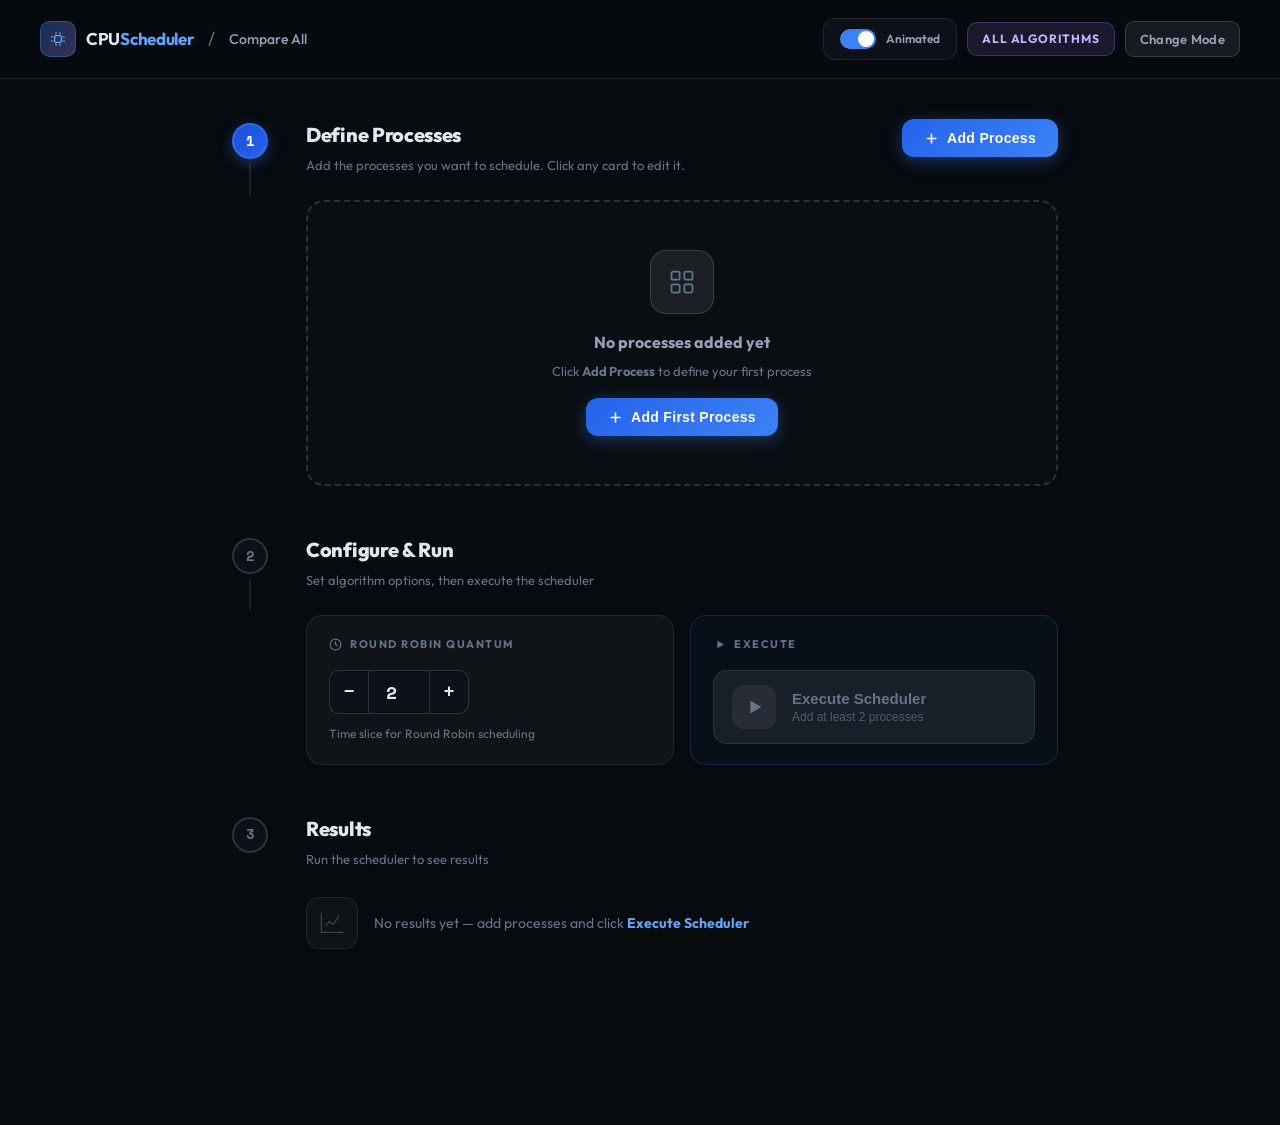
==== commit 2cbf23ea: "update" ====
--- a/templates/index.html
+++ b/templates/index.html
@@ -1,164 +1,364 @@
 <!DOCTYPE html>
-<html>
+<html lang="en">
 <head>
-  <meta charset="UTF-8">
-  <meta name="viewport" content="width=device-width, initial-scale=1.0">
+  <meta charset="UTF-8"/>
+  <meta name="viewport" content="width=device-width, initial-scale=1.0"/>
   <title>CPU Scheduling Simulator</title>
+  <link rel="icon" type="image/png" href="/static/favicon.png">
+  <link rel="manifest" href="/static/manifest.json">
+  <meta name="theme-color" content="#070b10">
+  <link rel="preconnect" href="https://fonts.googleapis.com">
+  <link rel="preconnect" href="https://fonts.gstatic.com" crossorigin>
+  <link href="https://fonts.googleapis.com/css2?family=Space+Mono:wght@400;700&family=Outfit:wght@300;400;500;600;700;800&display=swap" rel="stylesheet">
   <link rel="stylesheet" href="/static/style.css">
 </head>
-<body>
-
-  <h1 class="main-title">CPU SCHEDULING SIMULATOR</h1>
-
-  <div class="card">
-
-    <div class="process-layout">
-
-      <!-- LEFT SIDE: Process Cards -->
-      <div class="left-panel">
-        <h3>Processes</h3>
-        <p class="muted">Add a process to simulate it</p>
-
-        <div id="processList" class="process-grid"></div>
-
-        <div class="btn-row">
-  <button class="add-btn" onclick="openModal()">
-    <span class="btn-icon">
-      <svg viewBox="0 0 24 24" width="16" height="16">
-        <path d="M12 5v14M5 12h14" stroke="currentColor" stroke-width="2" stroke-linecap="round"/>
-      </svg>
-    </span>
-    Add Process
-  </button>
-
-  <button class="danger" onclick="clearProcesses()">
-    <span class="btn-icon">
-      <svg viewBox="0 0 24 24" width="16" height="16">
-        <path d="M3 6h18M8 6v-2h8v2M6 6l1 14h10l1-14"
-              stroke="currentColor"
-              stroke-width="2"
-              stroke-linecap="round"/>
-      </svg>
-    </span>
-    Clear All
-  </button>
-</div>
-      </div>
-
-      <!-- RIGHT SIDE: Process Table -->
-      <div class="right-panel">
-        <h3>Process Table</h3>
-
-        <table class="result-table" id="processTable">
-          <tr>
-            <th>PID</th>
-            <th>Arrival</th>
-            <th>Burst</th>
-            <th>Priority</th>
-          </tr>
-        </table>
-      </div>
-
-    </div>
-
-    <!-- Bottom Controls -->
-    <div class="row">
-      <label>Quantum (RR)</label>
-      <input type="number" id="quantum" value="2" min="1">
-     <button id="runBtn" class="run-btn" onclick="runScheduler()">
-  <span class="btn-icon">
-    <svg viewBox="0 0 24 24" width="16" height="16">
-      <path d="M8 5l12 7-12 7V5z" fill="currentColor"/>
-    </svg>
-  </span>
-  Run Scheduler
-</button>
+<body class="sim-body">
+
+  <!-- TOP NAV -->
+  <nav class="sim-nav">
+    <div class="sim-nav-left">
+      <a class="brand" href="/">
+        <div class="brand-icon">
+          <svg viewBox="0 0 24 24" width="16" height="16" fill="none">
+            <rect x="7" y="7" width="10" height="10" rx="2" stroke="currentColor" stroke-width="2"/>
+            <path d="M9 2v3M15 2v3M9 19v3M15 19v3M2 9h3M2 15h3M19 9h3M19 15h3" stroke="currentColor" stroke-width="1.5" stroke-linecap="round"/>
+          </svg>
+        </div>
+        <span class="brand-text">CPU<span class="brand-accent">Scheduler</span></span>
+      </a>
+      <span class="sim-nav-sep">/</span>
+      <span class="sim-nav-page" id="modeLabel">Simulator</span>
+    </div>
+    <div class="sim-nav-right">
+      <div class="anim-toggle-wrap" onclick="toggleAnimation()" title="Toggle Gantt animation">
+        <div class="toggle-track on" id="animToggle"><div class="toggle-thumb"></div></div>
+        <span id="animLabel">Animated</span>
+      </div>
+      <span id="modeBadge" class="mode-badge compare">All Algorithms</span>
+      <a href="/explore" class="btn btn-ghost btn-sm">Change Mode</a>
+    </div>
+  </nav>
+
+  <!-- ═══════════════════════════════════════════════════ -->
+  <!--  MAIN SIMULATOR BODY                               -->
+  <!-- ═══════════════════════════════════════════════════ -->
+  <div class="sim-page">
+
+    <!-- ── STEP 1 : PROCESSES ───────────────────────── -->
+    <div class="sim-step" id="stepProcesses">
+      <div class="step-indicator">
+        <div class="step-num">1</div>
+        <div class="step-line"></div>
+      </div>
+      <div class="step-body">
+        <div class="step-hdr">
+          <div>
+            <div class="step-title">Define Processes</div>
+            <div class="step-hint">Add the processes you want to schedule. Click any card to edit it.</div>
+          </div>
+          <div class="step-hdr-actions">
+            <button class="btn btn-primary" id="addProcessBtn" onclick="openModal()">
+              <svg viewBox="0 0 24 24" width="15" height="15" fill="none" stroke="currentColor" stroke-width="2.5" stroke-linecap="round"><path d="M12 5v14M5 12h14"/></svg>
+              Add Process
+            </button>
+            <button class="btn btn-danger btn-sm" onclick="clearProcesses()" id="clearBtn" style="display:none">
+              <svg viewBox="0 0 24 24" width="13" height="13" fill="none" stroke="currentColor" stroke-width="2" stroke-linecap="round" stroke-linejoin="round"><path d="M3 6h18M8 6V4h8v2M6 6l1 14h10l1-14"/></svg>
+              Reset
+            </button>
+          </div>
+        </div>
+
+        <!-- Empty state -->
+        <div id="emptyProcesses" class="proc-empty">
+          <div class="proc-empty-icon">
+            <svg viewBox="0 0 24 24" width="28" height="28" fill="none" stroke="currentColor" stroke-width="1.5">
+              <rect x="3" y="3" width="7" height="7" rx="1.5"/>
+              <rect x="14" y="3" width="7" height="7" rx="1.5"/>
+              <rect x="3" y="14" width="7" height="7" rx="1.5"/>
+              <rect x="14" y="14" width="7" height="7" rx="1.5"/>
+            </svg>
+          </div>
+          <div class="proc-empty-title">No processes added yet</div>
+          <div class="proc-empty-sub">Click <strong>Add Process</strong> to define your first process</div>
+          <button class="btn btn-primary" onclick="openModal()" style="margin-top:16px">
+            <svg viewBox="0 0 24 24" width="15" height="15" fill="none" stroke="currentColor" stroke-width="2.5" stroke-linecap="round"><path d="M12 5v14M5 12h14"/></svg>
+            Add First Process
+          </button>
+        </div>
+
+        <!-- Process cards grid -->
+        <div id="processCards" class="proc-cards hidden"></div>
+
+        <!-- Process table (shows when >= 2) -->
+        <div id="processTableWrap" class="proc-table-wrap hidden">
+          <div class="proc-table-label">
+            <svg viewBox="0 0 24 24" width="13" height="13" fill="none" stroke="currentColor" stroke-width="2"><path d="M9 5H7a2 2 0 0 0-2 2v12a2 2 0 0 0 2 2h10a2 2 0 0 0 2-2V7a2 2 0 0 0-2-2h-2M9 5a2 2 0 0 0 2 2h2a2 2 0 0 0 2-2M9 5a2 2 0 0 1 2-2h2a2 2 0 0 1 2 2"/></svg>
+            Summary Table
+          </div>
+          <div class="proc-table-scroll">
+            <table class="proc-table" id="processTable">
+              <thead><tr><th>PID</th><th>Arrival Time</th><th>Burst Time</th><th>Priority</th><th></th></tr></thead>
+              <tbody id="processTableBody"></tbody>
+            </table>
+          </div>
+        </div>
+      </div>
+    </div>
+
+    <!-- ── STEP 2 : CONFIGURE ───────────────────────── -->
+    <div class="sim-step" id="stepConfigure">
+      <div class="step-indicator">
+        <div class="step-num">2</div>
+        <div class="step-line"></div>
+      </div>
+      <div class="step-body">
+        <div class="step-hdr">
+          <div>
+            <div class="step-title">Configure &amp; Run</div>
+            <div class="step-hint">Set algorithm options, then execute the scheduler</div>
+          </div>
+        </div>
+
+        <div class="config-grid">
+
+          <!-- Algorithm mode card (single & compare2 only) -->
+          <div id="algoConfigCard" class="config-card hidden">
+            <div class="config-card-label">
+              <svg viewBox="0 0 24 24" width="13" height="13" fill="none" stroke="currentColor" stroke-width="2"><path d="M12 2L2 7l10 5 10-5-10-5zM2 17l10 5 10-5M2 12l10 5 10-5"/></svg>
+              <span id="algoConfigTitle">Select Algorithm</span>
+            </div>
+            <div id="algoConfigContent"></div>
+          </div>
+
+          <!-- RR Quantum card -->
+          <div class="config-card" id="quantumCard">
+            <div class="config-card-label">
+              <svg viewBox="0 0 24 24" width="13" height="13" fill="none" stroke="currentColor" stroke-width="2"><circle cx="12" cy="12" r="10"/><path d="M12 6v6l4 2"/></svg>
+              Round Robin Quantum
+            </div>
+            <div class="quantum-control">
+              <button class="quantum-btn" onclick="adjustQuantum(-1)">−</button>
+              <input type="number" id="quantum" value="2" min="1" class="quantum-input" onchange="clampQuantum()">
+              <button class="quantum-btn" onclick="adjustQuantum(1)">+</button>
+            </div>
+            <div class="config-hint">Time slice for Round Robin scheduling</div>
+          </div>
+
+          <!-- Run card -->
+          <div class="config-card run-card">
+            <div class="config-card-label">
+              <svg viewBox="0 0 24 24" width="13" height="13" fill="currentColor"><path d="M8 5l12 7-12 7V5z"/></svg>
+              Execute
+            </div>
+            <button class="run-btn-big" id="runBtn" onclick="runScheduler()" disabled>
+              <div class="run-btn-icon">
+                <svg viewBox="0 0 24 24" width="22" height="22" fill="currentColor"><path d="M8 5l12 7-12 7V5z"/></svg>
+              </div>
+              <div>
+                <div class="run-btn-label">Execute Scheduler</div>
+                <div class="run-btn-sub" id="runBtnSub">Add at least 2 processes</div>
+              </div>
+            </button>
+          </div>
+
+        </div>
+      </div>
+    </div>
+
+    <!-- ── STEP 3 : RESULTS ─────────────────────────── -->
+    <div class="sim-step" id="stepResults">
+      <div class="step-indicator">
+        <div class="step-num done" id="stepNumResults">3</div>
+      </div>
+      <div class="step-body">
+        <div class="step-hdr" style="margin-bottom:0">
+          <div>
+            <div class="step-title" id="resultsHeading">Results</div>
+            <div class="step-hint" id="resultsMeta">Run the scheduler to see results</div>
+          </div>
+          <div id="resultsHeaderRight" style="display:none">
+            <button class="btn btn-ghost btn-sm" onclick="clearResults()">
+              <svg viewBox="0 0 24 24" width="13" height="13" fill="none" stroke="currentColor" stroke-width="2" stroke-linecap="round"><path d="M3 12a9 9 0 1 0 9-9 9.75 9.75 0 0 0-6.74 2.74L3 8"/><path d="M3 3v5h5"/></svg>
+              Run Again
+            </button>
+          </div>
+        </div>
+
+        <!-- Empty results state -->
+        <div id="emptyResults" class="results-empty">
+          <div class="results-empty-icon">
+            <svg viewBox="0 0 24 24" width="32" height="32" fill="none" stroke="currentColor" stroke-width="1">
+              <path d="M4 19V5M4 19h16" stroke-linecap="round"/>
+              <path d="M7 14l3-3 3 2 4-6" stroke-linecap="round" stroke-linejoin="round"/>
+            </svg>
+          </div>
+          <div>No results yet — add processes and click <strong style="color:var(--blue2)">Execute Scheduler</strong></div>
+        </div>
+
+        <!-- ALL MODE results -->
+        <div id="allResults" class="hidden">
+          <!-- Summary comparison table + best card -->
+          <div class="results-section">
+            <div class="results-section-label">Performance Comparison</div>
+            <div class="summary-layout">
+              <div id="bestText"></div>
+              <div class="summary-table-wrap">
+                <table class="summary-table" id="summaryTable">
+                  <thead><tr>
+                    <th style="width:30%">Algorithm</th>
+                    <th>Avg Wait ↓</th>
+                    <th>Avg TAT ↓</th>
+                    <th>Avg Response ↓</th>
+                    <th>Throughput ↑</th>
+                    <th>CPU Util ↑</th>
+                  </tr></thead>
+                  <tbody id="summaryBody"></tbody>
+                </table>
+                <div id="viewAlgorithmsBtn" class="view-algo-link" onclick="scrollToAlgorithms()">
+                  View Detailed Gantt Charts per Algorithm
+                  <span class="arrow">→</span>
+                </div>
+              </div>
+            </div>
+          </div>
+
+          <!-- Per-algorithm details -->
+          <div id="algorithmsBlock" class="algo-hidden">
+            <div class="results-section">
+              <div class="results-section-label" id="algorithmsHeading">Detailed View</div>
+              <div class="algo-tab-bar" id="algoButtons"></div>
+              <div id="details" class="results-detail-card">
+                <div class="results-empty" style="padding:48px 0">
+                  <div class="results-empty-icon"><svg viewBox="0 0 24 24" width="26" height="26" fill="none" stroke="currentColor" stroke-width="1"><path d="M4 19V5M4 19h16" stroke-linecap="round"/><path d="M7 14l3-3 3 2 4-6" stroke-linecap="round"/></svg></div>
+                  <div>Select an algorithm tab above</div>
+                </div>
+              </div>
+            </div>
+          </div>
+        </div>
+
+        <!-- SINGLE MODE results -->
+        <div id="singleResults" class="hidden">
+          <div id="singleDetails" class="results-detail-card" style="margin-top:20px"></div>
+        </div>
+
+        <!-- COMPARE2 MODE results -->
+        <div id="compare2Results" class="hidden">
+          <div class="compare-layout" id="compareLayout" style="margin-top:20px"></div>
+        </div>
+
+      </div>
+    </div>
+
+  </div><!-- /sim-page -->
+
+  <!-- ═══════════════════════════════════════════════════ -->
+  <!--  ADD / EDIT PROCESS MODAL                          -->
+  <!-- ═══════════════════════════════════════════════════ -->
+  <div id="processModal" class="modal hidden">
+    <div class="modal-box">
+
+      <!-- Modal header -->
+      <div class="modal-header">
+        <div class="modal-header-left">
+          <div class="modal-header-icon">
+            <svg viewBox="0 0 24 24" width="18" height="18" fill="none" stroke="currentColor" stroke-width="2">
+              <rect x="3" y="3" width="7" height="7" rx="1.5"/>
+              <rect x="14" y="3" width="7" height="7" rx="1.5"/>
+              <rect x="3" y="14" width="7" height="7" rx="1.5"/>
+              <rect x="14" y="14" width="7" height="7" rx="1.5"/>
+            </svg>
+          </div>
+          <div>
+            <div class="modal-title" id="modalTitle">Add Process</div>
+            <div class="modal-sub">Fill in the process parameters below</div>
+          </div>
+        </div>
+        <button class="modal-close-btn" onclick="closeModal()" aria-label="Close">
+          <svg viewBox="0 0 24 24" width="18" height="18" fill="none" stroke="currentColor" stroke-width="2" stroke-linecap="round"><path d="M18 6 6 18M6 6l12 12"/></svg>
+        </button>
+      </div>
+
+      <!-- Color picker banner -->
+      <div class="modal-color-banner" id="modalColorBanner">
+        <div class="modal-color-info">
+          <div class="modal-color-swatch" id="modalColorSwatch"></div>
+          <div>
+            <div class="modal-color-label">Process Color</div>
+            <div class="modal-color-hint">Used to identify this process in the Gantt chart</div>
+          </div>
+        </div>
+        <div class="color-presets" id="colorPresets"></div>
+        <label class="color-custom-btn" title="Custom color">
+          <svg viewBox="0 0 24 24" width="14" height="14" fill="none" stroke="currentColor" stroke-width="2"><circle cx="12" cy="12" r="10"/><path d="M12 8v8M8 12h8"/></svg>
+          Custom
+          <input type="color" id="mColor" style="position:absolute;opacity:0;width:0;height:0" aria-label="Custom color">
+        </label>
+      </div>
+
+      <!-- Fields -->
+      <div class="modal-fields">
+        <div class="field-group">
+          <label class="field-label">
+            Arrival Time
+            <span class="field-badge">Required</span>
+          </label>
+          <div class="field-input-wrap">
+            <div class="field-icon">
+              <svg viewBox="0 0 24 24" width="15" height="15" fill="none" stroke="currentColor" stroke-width="2"><circle cx="12" cy="12" r="10"/><path d="M12 6v6l4 2"/></svg>
+            </div>
+            <input type="number" id="mArrival" min="0" placeholder="0" class="field-input" autocomplete="off">
+          </div>
+          <div class="field-desc">When the process enters the ready queue</div>
+        </div>
+
+        <div class="field-group">
+          <label class="field-label">
+            Burst Time
+            <span class="field-badge">Required</span>
+          </label>
+          <div class="field-input-wrap">
+            <div class="field-icon">
+              <svg viewBox="0 0 24 24" width="15" height="15" fill="none" stroke="currentColor" stroke-width="2"><path d="M13 2L3 14h9l-1 8 10-12h-9l1-8z"/></svg>
+            </div>
+            <input type="number" id="mBurst" min="1" placeholder="5" class="field-input" autocomplete="off">
+          </div>
+          <div class="field-desc">CPU time required to complete this process</div>
+        </div>
+
+        <div class="field-group">
+          <label class="field-label">
+            Priority
+            <span class="field-badge optional">Optional</span>
+          </label>
+          <div class="field-input-wrap">
+            <div class="field-icon">
+              <svg viewBox="0 0 24 24" width="15" height="15" fill="none" stroke="currentColor" stroke-width="2"><path d="M12 2l3.09 6.26L22 9.27l-5 4.87 1.18 6.88L12 17.77l-6.18 3.25L7 14.14 2 9.27l6.91-1.01L12 2z"/></svg>
+            </div>
+            <input type="number" id="mPriority" min="1" placeholder="1" class="field-input" autocomplete="off">
+          </div>
+          <div class="field-desc">Lower number = higher priority (used by Priority algorithms)</div>
+        </div>
+      </div>
+
+      <!-- Error -->
+      <div id="modalError" class="modal-error-bar hidden"></div>
+
+      <!-- Footer actions -->
+      <div class="modal-footer">
+        <button class="btn btn-ghost" onclick="closeModal()">Discard</button>
+        <button class="btn btn-primary" onclick="addProcess()" id="saveBtn">
+          <svg viewBox="0 0 24 24" width="15" height="15" fill="none" stroke="currentColor" stroke-width="2.5" stroke-linecap="round"><path d="M20 6 9 17l-5-5"/></svg>
+          Save Process
+        </button>
+      </div>
+
     </div>
   </div>
 
-<!-- RESULTS SECTION (HIDDEN INITIALLY) -->
-<div id="resultsSection" class="hidden">
-
-  <h2 id="resultsHeading">Results Summary</h2>
-  <div id="summaryTable" class="card"></div>
-
-  <!-- 👇 SINGLE BUTTON -->
-  <div style="text-align:center; margin-top:20px;">
-    <button id="showAlgoBtn" class="primary hidden">
-      Algorithms
-    </button>
-  </div>
-
-  <!-- 👇 Hidden initially -->
-  <div id="algorithmSection" class="hidden">
-    <h2 id="algorithmHeading">Algorithms</h2>
-    <div id="algoButtons" class="algo-bar"></div>
-  </div>
-
-  <div id="details" class="card"></div>
-
-</div>
-  <!-- Modal -->
-<div id="processModal" class="modal hidden">
-
-  <div class="modal-content split-modal">
-
-    <!-- LEFT PANEL -->
-    <div class="modal-left">
-      <div class="modal-brand">
-        <h2>CPU Scheduler</h2>
-        <p>
-          Simulate scheduling algorithms
-          and compare performance.
-        </p>
-      </div>
-
-      <div class="modal-big-text">
-        Plan.<br>
-        Simulate.<br>
-        Analyze.
-      </div>
-    </div>
-
-    <!-- RIGHT PANEL -->
-    <div class="modal-right">
-
-      <h3>Add Process</h3>
-
-      <form id="processForm" autocomplete="off">
-
-      <div class="modal-grid">
-        <div>
-          <label>Arrival Time</label>
-          <input type="number" id="mArrival" min="0">
-        </div>
-
-        <div>
-          <label>Burst Time</label>
-          <input type="number" id="mBurst" min="1">
-        </div>
-
-        <div style="grid-column:1 / -1;">
-          <label>Priority</label>
-          <input type="number" id="mPriority" min="1">
-        </div>
-      </div>
-
-      <div id="modalError" class="modal-error hidden"></div>
-
-      <div class="modal-actions">
-        <button type="button" class="primary" onclick="addProcess()">Submit</button>
-      <button type="button" class="cancel-btn" onclick="closeModal()">Cancel</button>
-      </div>
-
-       </form>
-    </div>
-
-  </div>
-
-</div>
-  
-
   <script src="/static/script.js"></script>
+  <script>
+    if ("serviceWorker" in navigator) navigator.serviceWorker.register("/static/service-worker.js").catch(()=>{});
+  </script>
 </body>
-</html>+</html>
--- a/static/style.css
+++ b/static/style.css
@@ -1,1596 +1,1752 @@
-body{
-  background:#0b0f14;
-  color:#e5e7eb;
-  font-family: system-ui, -apple-system, Segoe UI, Roboto, Arial;
-  margin:40px;
-}
-
-.card{
-  background: rgba(255,255,255,0.04);
-  border: 1px solid rgba(255,255,255,0.08);
-  border-radius: 14px;
-  padding: 16px 18px;
+
+
+*, *::before, *::after { box-sizing: border-box; margin: 0; padding: 0; }
+
+:root {
+  --bg:        #070b10;
+  --bg2:       #0d1117;
+  --bg3:       #111827;
+  --surface:   rgba(255,255,255,0.04);
+  --surface2:  rgba(255,255,255,0.07);
+  --border:    rgba(255,255,255,0.08);
+  --border2:   rgba(255,255,255,0.14);
+  --text:      #e2e8f0;
+  --text2:     #94a3b8;
+  --text3:     #64748b;
+  --blue:      #3b82f6;
+  --blue2:     #60a5fa;
+  --purple:    #a78bfa;
+  --cyan:      #22d3ee;
+  --green:     #10b981;
+  --red:       #ef4444;
+  --amber:     #f59e0b;
+  --radius:    14px;
+  --radius-lg: 20px;
+  --font-mono: 'Space Mono', monospace;
+  --font-body: 'Outfit', system-ui, sans-serif;
+}
+
+html { scroll-behavior: smooth; overflow-x: hidden; }
+body {
+  background: var(--bg);
+  color: var(--text);
+  font-family: var(--font-body);
+  font-size: 15px;
+  line-height: 1.6;
+  overflow-x: hidden;
+}
+
+/* ── Typography ── */
+h1,h2,h3,h4 { line-height: 1.25; }
+a { color: inherit; text-decoration: none; }
+
+/* ── Scrollbar ── */
+::-webkit-scrollbar { width: 6px; height: 6px; }
+::-webkit-scrollbar-track { background: var(--bg2); }
+::-webkit-scrollbar-thumb { background: rgba(255,255,255,0.12); border-radius: 3px; }
+
+/* ============================================================
+   GOOGLE FONTS IMPORT
+   ============================================================ */
+@import url('https://fonts.googleapis.com/css2?family=Space+Mono:wght@400;700&family=Outfit:wght@300;400;500;600;700;800&display=swap');
+
+/* ============================================================
+   HIDDEN UTILITY
+   ============================================================ */
+.hidden { display: none !important; }
+
+/* ============================================================
+   HOME PAGE — BACKGROUND CANVAS
+   ============================================================ */
+.home-body { margin: 0; padding: 0; background: var(--bg); }
+
+.bg-canvas {
+  position: fixed; inset: 0; z-index: 0;
+  pointer-events: none; overflow: hidden;
+}
+.bg-grid {
+  position: absolute; inset: 0;
+  background-image:
+    linear-gradient(rgba(255,255,255,0.025) 1px, transparent 1px),
+    linear-gradient(90deg, rgba(255,255,255,0.025) 1px, transparent 1px);
+  background-size: 60px 60px;
+  mask-image: radial-gradient(ellipse 80% 80% at 50% 50%, black, transparent);
+}
+.bg-glow {
+  position: absolute; border-radius: 50%;
+  filter: blur(100px); pointer-events: none;
+}
+.g1 { width: 600px; height: 600px; top: -200px; left: -200px;
+      background: radial-gradient(circle, rgba(59,130,246,0.12), transparent 70%); }
+.g2 { width: 500px; height: 500px; top: 30%; right: -150px;
+      background: radial-gradient(circle, rgba(167,139,250,0.10), transparent 70%); }
+.g3 { width: 400px; height: 400px; bottom: 0; left: 30%;
+      background: radial-gradient(circle, rgba(34,211,238,0.08), transparent 70%); }
+
+.floating-particles { position: absolute; inset: 0; }
+.particle {
+  position: absolute;
+  border-radius: 50%;
+  background: var(--blue2);
+  animation: floatUp linear infinite;
+}
+@keyframes floatUp {
+  0%   { transform: translateY(0) scale(1); opacity: 0; }
+  10%  { opacity: 1; }
+  90%  { opacity: 0.5; }
+  100% { transform: translateY(-120vh) scale(0.5); opacity: 0; }
+}
+
+/* ============================================================
+   NAVBAR
+   ============================================================ */
+.nav {
+  position: fixed; top: 0; left: 0; right: 0; z-index: 100;
+  background: transparent;
+  transition: background 0.3s, backdrop-filter 0.3s, border-color 0.3s;
+  border-bottom: 1px solid transparent;
+}
+.nav.scrolled {
+  background: rgba(7,11,16,0.85);
+  backdrop-filter: blur(20px);
+  border-bottom-color: var(--border);
+}
+.nav-inner {
+  max-width: 1200px; margin: 0 auto;
+  display: flex; align-items: center; justify-content: space-between;
+  padding: 18px 32px;
+}
+.brand {
+  display: flex; align-items: center; gap: 10px;
+  font-weight: 700; font-size: 17px; letter-spacing: -0.3px;
+}
+.brand-icon {
+  width: 36px; height: 36px; border-radius: 10px;
+  background: linear-gradient(135deg, rgba(59,130,246,0.3), rgba(167,139,250,0.3));
+  border: 1px solid rgba(96,165,250,0.3);
+  display: flex; align-items: center; justify-content: center;
+  color: var(--blue2);
+}
+.brand-icon.small { width: 26px; height: 26px; border-radius: 7px; }
+.brand-text { color: var(--text); }
+.brand-accent { color: var(--blue2); }
+
+.nav-links {
+  display: flex; align-items: center; gap: 6px;
+}
+.nav-link {
+  padding: 8px 14px; border-radius: 8px;
+  color: var(--text2); font-size: 14px; font-weight: 500;
+  transition: color 0.2s, background 0.2s;
+}
+.nav-link:hover { color: var(--text); background: var(--surface); }
+.nav-github {
+  display: flex; align-items: center; justify-content: center;
+  width: 36px; height: 36px; padding: 0; border-radius: 8px;
+  color: var(--text2);
+}
+.nav-github:hover { color: var(--text); background: var(--surface); }
+.nav-cta {
+  display: flex; align-items: center; gap: 7px;
+  padding: 9px 18px; border-radius: 10px;
+  background: var(--blue); color: #fff !important;
+  font-size: 14px; font-weight: 600;
+  transition: background 0.2s, transform 0.2s, box-shadow 0.2s;
+  box-shadow: 0 4px 16px rgba(59,130,246,0.3);
+  margin-left: 8px;
+}
+.nav-cta:hover {
+  background: var(--blue2); transform: translateY(-1px);
+  box-shadow: 0 6px 20px rgba(59,130,246,0.4);
+}
+
+/* Mobile nav */
+.nav-burger {
+  display: none; flex-direction: column; gap: 5px;
+  background: none; border: none; cursor: pointer; padding: 6px;
+}
+.nav-burger span {
+  display: block; width: 22px; height: 2px;
+  background: var(--text2); border-radius: 2px; transition: 0.3s;
+}
+.nav-mobile {
+  background: rgba(7,11,16,0.97); backdrop-filter: blur(20px);
+  border-top: 1px solid var(--border); padding: 16px 24px 24px;
+  display: flex; flex-direction: column; gap: 4px;
+}
+.nav-mobile a {
+  padding: 12px 16px; border-radius: 10px; color: var(--text2);
+  font-size: 15px; font-weight: 500; transition: 0.2s;
+}
+.nav-mobile a:hover { background: var(--surface); color: var(--text); }
+.nav-mobile .nav-cta { margin: 12px 0 0; justify-content: center; }
+
+/* ============================================================
+   HOME MAIN
+   ============================================================ */
+.home-main {
+  position: relative; z-index: 1;
+  max-width: 1200px; margin: 0 auto;
+  padding: 0 32px 80px;
+}
+
+/* ── Animate-in ── */
+.animate-in {
+  opacity: 0; transform: translateY(24px);
+  animation: fadeUp 0.7s ease forwards;
+  animation-delay: var(--delay, 0ms);
+}
+@keyframes fadeUp {
+  to { opacity: 1; transform: translateY(0); }
+}
+
+/* ── Scroll reveal ── */
+.scroll-reveal { opacity: 0; transform: translateY(30px); transition: opacity 0.6s ease, transform 0.6s ease; }
+.scroll-reveal.visible { opacity: 1; transform: translateY(0); }
+
+/* ── Section shared ── */
+.section {
+  padding: 100px 0 0;
+}
+.section-head { text-align: center; margin-bottom: 60px; }
+.section-tag {
+  display: inline-block; padding: 5px 14px; border-radius: 999px;
+  font-size: 12px; font-weight: 700; letter-spacing: 1.5px; text-transform: uppercase;
+  color: var(--blue2); background: rgba(59,130,246,0.12);
+  border: 1px solid rgba(59,130,246,0.2); margin-bottom: 16px;
+}
+.section-title {
+  font-size: clamp(28px, 4vw, 40px); font-weight: 800;
+  color: var(--text); letter-spacing: -0.5px; margin-bottom: 14px;
+}
+.section-sub {
+  font-size: 17px; color: var(--text2); max-width: 500px; margin: 0 auto;
+}
+
+/* ============================================================
+   HERO
+   ============================================================ */
+.hero {
+  display: grid; grid-template-columns: 1fr 1fr;
+  gap: 80px; align-items: center;
+  padding-top: 140px; min-height: 90vh;
+}
+.hero-badge {
+  display: inline-flex; align-items: center; gap: 10px;
+  padding: 7px 16px; border-radius: 999px;
+  background: rgba(59,130,246,0.08);
+  border: 1px solid rgba(59,130,246,0.2);
+  font-size: 12px; font-weight: 600; letter-spacing: 1px;
+  text-transform: uppercase; color: var(--blue2); margin-bottom: 24px;
+}
+.badge-pulse {
+  width: 8px; height: 8px; border-radius: 50%;
+  background: var(--green);
+  box-shadow: 0 0 0 0 rgba(16,185,129,0.5);
+  animation: pulse 2s infinite;
+}
+@keyframes pulse {
+  0%   { box-shadow: 0 0 0 0 rgba(16,185,129,0.5); }
+  70%  { box-shadow: 0 0 0 8px rgba(16,185,129,0); }
+  100% { box-shadow: 0 0 0 0 rgba(16,185,129,0); }
+}
+.hero-title {
+  font-size: clamp(38px, 5vw, 58px); font-weight: 800;
+  letter-spacing: -1.5px; line-height: 1.1;
+  color: var(--text); margin-bottom: 22px;
+}
+.hero-grad {
+  background: linear-gradient(120deg, var(--blue2), var(--purple), var(--cyan));
+  -webkit-background-clip: text; background-clip: text;
+  -webkit-text-fill-color: transparent;
+}
+.hero-sub {
+  font-size: 17px; color: var(--text2); line-height: 1.7;
+  max-width: 480px; margin-bottom: 36px;
+}
+.hero-actions {
+  display: flex; gap: 14px; flex-wrap: wrap; margin-bottom: 48px;
+}
+.hero-stats {
+  display: flex; align-items: center; gap: 0;
+  padding: 20px 28px; border-radius: 16px;
+  background: var(--surface); border: 1px solid var(--border);
+  width: fit-content;
+}
+.stat-item { text-align: center; padding: 0 24px; }
+.stat-num {
+  display: block; font-size: 28px; font-weight: 800;
+  font-family: var(--font-mono);
+  background: linear-gradient(135deg, var(--blue2), var(--purple));
+  -webkit-background-clip: text; background-clip: text;
+  -webkit-text-fill-color: transparent;
+}
+.stat-label { font-size: 11px; letter-spacing: 1.5px; text-transform: uppercase; color: var(--text3); }
+.stat-divider { width: 1px; height: 36px; background: var(--border2); }
+
+/* ── Terminal card (hero right) ── */
+.hero-visual { display: flex; justify-content: flex-end; }
+.terminal-card {
+  width: 100%; max-width: 500px;
+  background: var(--bg2); border: 1px solid var(--border2);
+  border-radius: var(--radius-lg);
+  box-shadow: 0 40px 100px rgba(0,0,0,0.6), 0 0 0 1px rgba(255,255,255,0.04);
+  overflow: hidden;
+}
+.terminal-header {
+  display: flex; align-items: center; gap: 10px;
+  padding: 14px 18px;
+  background: rgba(255,255,255,0.03);
+  border-bottom: 1px solid var(--border);
+}
+.terminal-dots { display: flex; gap: 6px; }
+.tdot { width: 12px; height: 12px; border-radius: 50%; }
+.tdot.red    { background: #ff5f57; }
+.tdot.yellow { background: #ffbd2e; }
+.tdot.green  { background: #28c840; }
+.terminal-title {
+  flex: 1; text-align: center;
+  font-size: 12px; color: var(--text3); font-family: var(--font-mono);
+}
+.terminal-status {
+  display: flex; align-items: center; gap: 6px;
+  font-size: 11px; font-weight: 700; letter-spacing: 1px; color: var(--green);
+}
+.status-dot {
+  width: 6px; height: 6px; border-radius: 50%; background: var(--green);
+  animation: pulse 2s infinite;
+}
+.terminal-body { padding: 20px; }
+.algo-chips { display: flex; gap: 8px; flex-wrap: wrap; margin-bottom: 18px; }
+.algo-chip {
+  padding: 5px 12px; border-radius: 8px;
+  background: var(--surface2); border: 1px solid var(--border2);
+  font-size: 12px; font-weight: 700; font-family: var(--font-mono);
+  color: var(--text2); transition: 0.2s;
+}
+.algo-chip.active { background: rgba(59,130,246,0.2); border-color: rgba(59,130,246,0.4); color: var(--blue2); }
+.algo-chip.best   { background: rgba(16,185,129,0.15); border-color: rgba(16,185,129,0.4); color: #6ee7b7; }
+.gantt-label { font-size: 11px; font-weight: 700; letter-spacing: 1.5px; text-transform: uppercase;
+               color: var(--text3); margin-bottom: 10px; }
+.gantt-mock { display: flex; gap: 4px; border-radius: 10px; overflow: hidden; margin-bottom: 6px; }
+.gm-block {
+  flex: var(--w); background: var(--c);
+  padding: 10px 8px; text-align: center;
+  font-size: 12px; font-weight: 800; color: #fff;
+  font-family: var(--font-mono);
+  border-radius: 6px;
+  animation: blockReveal 0.5s ease both;
+  animation-delay: calc(var(--w) * 0.15s);
+}
+@keyframes blockReveal {
+  from { transform: scaleX(0); opacity: 0; }
+  to   { transform: scaleX(1); opacity: 1; }
+}
+.gantt-ticks {
+  display: flex; justify-content: space-between;
+  font-size: 10px; color: var(--text3); font-family: var(--font-mono);
   margin-bottom: 18px;
-  backdrop-filter: blur(8px);
-  box-shadow: 0 8px 30px rgba(0,0,0,0.35);
-}
-
-.row{
-  display:flex;
-  align-items:center;
-  gap:16px;
-  padding-top: 8px;
-}
-
-.row button{
+}
+.metrics-grid { display: grid; grid-template-columns: 1fr 1fr; gap: 10px; }
+.metric-box {
+  padding: 12px 14px; border-radius: 12px;
+  background: var(--surface); border: 1px solid var(--border);
+}
+.metric-box.highlight-metric {
+  background: rgba(59,130,246,0.12);
+  border-color: rgba(59,130,246,0.3);
+}
+.metric-label { font-size: 10px; text-transform: uppercase; letter-spacing: 1px; color: var(--text3); margin-bottom: 4px; }
+.metric-val { font-size: 18px; font-weight: 800; font-family: var(--font-mono); color: var(--text); }
+.highlight-metric .metric-val { color: var(--blue2); }
+
+/* ============================================================
+   FEATURES GRID
+   ============================================================ */
+.feature-grid {
+  display: grid;
+  grid-template-columns: repeat(3, 1fr);
+  grid-template-rows: auto auto;
+  gap: 20px;
+}
+.feature-card {
+  background: var(--surface); border: 1px solid var(--border);
+  border-radius: var(--radius-lg); padding: 28px;
+  transition: border-color 0.3s, transform 0.3s, box-shadow 0.3s;
+}
+.feature-card:hover {
+  border-color: rgba(59,130,246,0.35);
+  transform: translateY(-4px);
+  box-shadow: 0 20px 50px rgba(0,0,0,0.4);
+}
+.fc-large { grid-column: 1 / 3; display: flex; flex-direction: column; }
+.fc-icon {
+  width: 48px; height: 48px; border-radius: 12px;
+  background: rgba(59,130,246,0.12); border: 1px solid rgba(59,130,246,0.2);
+  display: flex; align-items: center; justify-content: center;
+  color: var(--blue2); margin-bottom: 18px;
+}
+.feature-card h3 { font-size: 18px; font-weight: 700; margin-bottom: 10px; color: var(--text); }
+.feature-card p  { font-size: 14px; color: var(--text2); line-height: 1.6; }
+.fc-tags { display: flex; gap: 8px; flex-wrap: wrap; margin-top: 18px; }
+.fc-tags span {
+  padding: 4px 12px; border-radius: 999px;
+  font-size: 11px; font-weight: 700; letter-spacing: 0.5px;
+  background: rgba(59,130,246,0.1); border: 1px solid rgba(59,130,246,0.2); color: var(--blue2);
+}
+
+/* ============================================================
+   HOW IT WORKS — STEPS
+   ============================================================ */
+.steps-container {
+  display: flex; align-items: flex-start;
+  gap: 0; max-width: 900px; margin: 0 auto;
+}
+.step-card {
+  flex: 1; text-align: center; padding: 36px 28px;
+  background: var(--surface); border: 1px solid var(--border);
+  border-radius: var(--radius-lg);
+  transition: border-color 0.3s, transform 0.3s;
+}
+.step-card:hover { border-color: rgba(59,130,246,0.35); transform: translateY(-4px); }
+.step-arrow {
+  display: flex; align-items: center; padding: 0 8px; color: var(--text3);
+  flex-shrink: 0; margin-top: 60px;
+}
+.step-number {
+  font-size: 48px; font-weight: 800; font-family: var(--font-mono);
+  background: linear-gradient(135deg, var(--blue2), var(--purple));
+  -webkit-background-clip: text; background-clip: text;
+  -webkit-text-fill-color: transparent;
+  line-height: 1; margin-bottom: 16px;
+}
+.step-icon {
+  width: 52px; height: 52px; border-radius: 14px; margin: 0 auto 20px;
+  background: rgba(59,130,246,0.12); border: 1px solid rgba(59,130,246,0.2);
+  display: flex; align-items: center; justify-content: center;
+  color: var(--blue2);
+}
+.step-card h3 { font-size: 18px; font-weight: 700; margin-bottom: 10px; color: var(--text); }
+.step-card p  { font-size: 14px; color: var(--text2); line-height: 1.6; }
+
+/* ============================================================
+   ALGORITHM SHOWCASE
+   ============================================================ */
+.algo-showcase {
+  display: grid; grid-template-columns: repeat(3, 1fr); gap: 20px;
+}
+.algo-item {
+  padding: 28px 24px; border-radius: var(--radius-lg);
+  background: var(--surface); border: 1px solid var(--border);
+  transition: 0.3s;
+}
+.algo-item:hover { border-color: rgba(59,130,246,0.35); transform: translateY(-4px); box-shadow: 0 20px 50px rgba(0,0,0,0.4); }
+.algo-item.best-algo { border-color: rgba(16,185,129,0.3); background: rgba(16,185,129,0.05); }
+.algo-badge {
+  display: inline-block; padding: 4px 10px; border-radius: 999px;
+  font-size: 10px; font-weight: 700; letter-spacing: 1px; text-transform: uppercase;
+  color: var(--text3); background: var(--surface2); border: 1px solid var(--border2);
+  margin-bottom: 14px;
+}
+.preemptive-badge { color: #6ee7b7; background: rgba(16,185,129,0.12); border-color: rgba(16,185,129,0.3); }
+.algo-name-big {
+  font-size: 32px; font-weight: 800; font-family: var(--font-mono);
+  color: var(--text); margin-bottom: 4px;
+}
+.algo-fullname { font-size: 13px; font-weight: 600; color: var(--blue2); margin-bottom: 12px; }
+.algo-item p { font-size: 13px; color: var(--text2); line-height: 1.6; margin-bottom: 16px; }
+.algo-complexity {
+  font-size: 11px; font-family: var(--font-mono); font-weight: 700;
+  color: var(--text3); background: var(--surface2);
+  border: 1px solid var(--border); padding: 3px 10px; border-radius: 6px; display: inline-block;
+}
+
+/* ============================================================
+   CTA SECTION (HOME)
+   ============================================================ */
+.cta-section {
+  margin-top: 100px; border-radius: 28px;
+  background: linear-gradient(135deg, rgba(59,130,246,0.12) 0%, rgba(167,139,250,0.08) 50%, rgba(34,211,238,0.06) 100%);
+  border: 1px solid rgba(59,130,246,0.2);
+  padding: 60px;
+}
+.cta-inner { display: flex; align-items: center; justify-content: space-between; gap: 40px; }
+.cta-text h2 { font-size: 36px; font-weight: 800; letter-spacing: -0.5px; margin-bottom: 10px; }
+.cta-text p  { font-size: 17px; color: var(--text2); }
+.cta-actions { display: flex; gap: 14px; flex-shrink: 0; }
+
+/* ============================================================
+   HOME FOOTER
+   ============================================================ */
+.home-footer {
+  display: flex; align-items: center; justify-content: space-between;
+  padding: 32px 0 0; margin-top: 60px;
+  border-top: 1px solid var(--border);
+  font-size: 13px; color: var(--text3);
+  flex-wrap: wrap; gap: 16px;
+}
+.footer-brand { display: flex; align-items: center; gap: 8px; font-weight: 700; color: var(--text2); }
+.footer-links { display: flex; gap: 20px; }
+.footer-links a { color: var(--text3); transition: color 0.2s; }
+.footer-links a:hover { color: var(--text); }
+
+/* ============================================================
+   BUTTONS (GLOBAL)
+   ============================================================ */
+.btn {
+  display: inline-flex; align-items: center; gap: 8px;
+  padding: 11px 22px; border-radius: 12px;
+  font-size: 14px; font-weight: 600; letter-spacing: 0.3px;
+  cursor: pointer; border: none; transition: all 0.22s ease;
+  position: relative; overflow: hidden; white-space: nowrap;
+}
+.btn::before {
+  content: ''; position: absolute; top: 0; left: -100%; width: 60%; height: 100%;
+  background: linear-gradient(120deg, transparent, rgba(255,255,255,0.15), transparent);
+  transform: skewX(-25deg); transition: 0.5s;
+}
+.btn:hover::before { left: 140%; }
+.btn:active { transform: scale(0.97); }
+
+.btn-primary {
+  background: linear-gradient(135deg, #2563eb, #3b82f6);
+  color: #fff;
+  box-shadow: 0 4px 16px rgba(59,130,246,0.35);
+}
+.btn-primary:hover { box-shadow: 0 6px 24px rgba(59,130,246,0.5); transform: translateY(-2px); }
+
+.btn-outline {
+  background: transparent; color: var(--text2);
+  border: 1px solid var(--border2);
+}
+.btn-outline:hover { background: var(--surface2); color: var(--text); border-color: rgba(59,130,246,0.3); transform: translateY(-2px); }
+
+.btn-ghost {
+  background: rgba(255,255,255,0.07); color: var(--text2);
+  border: 1px solid var(--border2);
+}
+.btn-ghost:hover { background: rgba(255,255,255,0.12); color: var(--text); transform: translateY(-2px); }
+
+.btn-danger {
+  background: linear-gradient(135deg, #3f1d1d, #7f1d1d);
+  color: #f1f5f9; border: 1px solid rgba(220,38,38,0.3);
+  box-shadow: 0 3px 10px rgba(127,29,29,0.3);
+}
+.btn-danger:hover { box-shadow: 0 5px 16px rgba(153,27,27,0.4); transform: translateY(-2px); }
+
+.btn-success {
+  background: linear-gradient(135deg, #065f46, #059669);
+  color: #fff; box-shadow: 0 4px 16px rgba(5,150,105,0.3);
+}
+.btn-success:hover { box-shadow: 0 6px 22px rgba(5,150,105,0.4); transform: translateY(-2px); }
+
+.btn-lg  { padding: 14px 28px; font-size: 15px; border-radius: 14px; }
+.btn-sm  { padding: 7px 14px; font-size: 13px; border-radius: 9px; }
+.btn-icon-only {
+  width: 36px; height: 36px; padding: 0; border-radius: 10px;
+  display: inline-flex; align-items: center; justify-content: center;
+  background: var(--surface2); border: 1px solid var(--border2);
+  color: var(--text2); cursor: pointer; transition: 0.2s;
+}
+.btn-icon-only:hover { background: rgba(239,68,68,0.12); border-color: rgba(239,68,68,0.3); color: #fca5a5; transform: translateY(-1px); }
+.btn-icon-only svg { width: 15px; height: 15px; stroke-width: 2; fill: none; stroke: currentColor; }
+.btn-icon-only .trash-path { stroke-linecap: round; stroke-linejoin: round; }
+
+/* ============================================================
+   EXPLORE PAGE (MODE SELECTION)
+   ============================================================ */
+.sim-body {
+  background: var(--bg);
+  min-height: 100vh;
+  padding: 0;
+  margin: 0;
+}
+.sim-nav {
+  display: flex; align-items: center; justify-content: space-between;
+  padding: 18px 40px;
+  background: rgba(7,11,16,0.9); backdrop-filter: blur(20px);
+  border-bottom: 1px solid var(--border);
+  position: sticky; top: 0; z-index: 50;
+}
+.sim-nav-left { display: flex; align-items: center; gap: 14px; }
+.sim-nav-sep { color: var(--text3); font-size: 18px; }
+.sim-nav-page { font-size: 14px; color: var(--text2); font-weight: 500; }
+
+.explore-page {
+  max-width: 960px; margin: 0 auto; padding: 80px 32px;
+  text-align: center;
+}
+.explore-title {
+  font-size: clamp(32px, 5vw, 52px); font-weight: 800;
+  letter-spacing: -1px; margin-bottom: 16px;
+  background: linear-gradient(120deg, var(--text), var(--blue2), var(--purple));
+  -webkit-background-clip: text; background-clip: text;
+  -webkit-text-fill-color: transparent;
+}
+.explore-sub { font-size: 17px; color: var(--text2); margin-bottom: 64px; }
+
+.mode-cards {
+  display: grid; grid-template-columns: repeat(3, 1fr);
+  gap: 24px; margin-bottom: 80px;
+}
+.mode-card {
+  background: var(--surface); border: 1px solid var(--border);
+  border-radius: 22px; padding: 36px 28px;
+  cursor: pointer; text-align: left;
+  transition: all 0.3s ease;
+  display: flex; flex-direction: column; gap: 16px;
+  text-decoration: none; color: inherit;
+}
+.mode-card:hover {
+  border-color: var(--mc-color, rgba(59,130,246,0.5));
+  transform: translateY(-6px);
+  box-shadow: 0 24px 60px rgba(0,0,0,0.5);
+  background: var(--mc-bg, rgba(59,130,246,0.05));
+}
+.mc-icon {
+  width: 56px; height: 56px; border-radius: 16px;
+  background: var(--mc-bg, rgba(59,130,246,0.12));
+  border: 1px solid var(--mc-color, rgba(59,130,246,0.25));
+  display: flex; align-items: center; justify-content: center;
+  color: var(--mc-text, var(--blue2));
+}
+.mc-icon svg { width: 26px; height: 26px; }
+.mc-tag {
+  display: inline-block; padding: 3px 10px; border-radius: 999px;
+  font-size: 10px; font-weight: 700; letter-spacing: 1px; text-transform: uppercase;
+  color: var(--mc-text, var(--blue2));
+  background: var(--mc-bg, rgba(59,130,246,0.1));
+  border: 1px solid var(--mc-color, rgba(59,130,246,0.2));
+  margin-bottom: 4px;
+}
+.mc-title { font-size: 20px; font-weight: 800; color: var(--text); }
+.mc-desc  { font-size: 14px; color: var(--text2); line-height: 1.6; flex: 1; }
+.mc-arrow { color: var(--text3); transition: transform 0.2s; }
+.mode-card:hover .mc-arrow { transform: translateX(4px); color: var(--mc-text, var(--blue2)); }
+
+/* ============================================================
+   SIMULATOR PAGE
+   ============================================================ */
+.sim-wrapper {
+  max-width: 1280px; margin: 0 auto;
+  padding: 32px 40px 80px;
+}
+
+/* Page header */
+.sim-header {
+  display: flex; align-items: center; justify-content: space-between;
+  margin-bottom: 28px; padding-bottom: 24px;
+  border-bottom: 1px solid var(--border);
+  flex-wrap: wrap; gap: 16px;
+}
+.sim-header-left { display: flex; flex-direction: column; gap: 4px; }
+.sim-title {
+  font-size: 26px; font-weight: 800; letter-spacing: -0.5px;
+  background: linear-gradient(120deg, var(--text), var(--blue2));
+  -webkit-background-clip: text; background-clip: text;
+  -webkit-text-fill-color: transparent;
+}
+.sim-subtitle { font-size: 13px; color: var(--text3); }
+.sim-header-right { display: flex; gap: 10px; align-items: center; }
+
+/* ── Mode badge ── */
+.mode-badge {
+  display: inline-flex; align-items: center; gap: 8px;
+  padding: 6px 14px; border-radius: 10px;
+  font-size: 12px; font-weight: 700; letter-spacing: 0.8px; text-transform: uppercase;
+}
+.mode-badge.compare { color: #c4b5fd; background: rgba(167,139,250,0.12); border: 1px solid rgba(167,139,250,0.25); }
+.mode-badge.single  { color: var(--blue2); background: rgba(59,130,246,0.12); border: 1px solid rgba(59,130,246,0.25); }
+
+/* ── Panel layout ── */
+.sim-layout {
+  display: grid; grid-template-columns: 340px 1fr;
+  gap: 24px; align-items: start;
+}
+
+/* Card */
+.sim-card {
+  background: var(--surface); border: 1px solid var(--border);
+  border-radius: var(--radius-lg); padding: 24px;
+}
+.sim-card-title {
+  font-size: 13px; font-weight: 700; letter-spacing: 1.5px;
+  text-transform: uppercase; color: var(--text3);
+  margin-bottom: 20px; display: flex; align-items: center; gap: 8px;
+}
+.sim-card-title::before {
+  content: ''; display: block; width: 3px; height: 14px;
+  border-radius: 2px;
+  background: linear-gradient(180deg, var(--blue2), var(--purple));
+}
+
+/* Process grid */
+.process-grid {
+  display: grid; grid-template-columns: 1fr;
+  gap: 10px; margin-bottom: 16px;
+}
+.process-card {
+  background: var(--bg2); border: 1px solid var(--border);
+  border-radius: 12px; padding: 12px 14px;
+  display: flex; align-items: center; gap: 12px;
+  cursor: pointer; transition: all 0.2s;
+}
+.process-card:hover { background: var(--surface2); border-color: var(--border2); transform: translateX(2px); }
+.p-color-dot { width: 10px; height: 10px; border-radius: 50%; flex-shrink: 0; }
+.p-pid {
+  font-size: 13px; font-weight: 800; font-family: var(--font-mono);
+  color: var(--text); min-width: 28px;
+}
+.p-details {
+  flex: 1; display: flex; gap: 12px; flex-wrap: wrap;
+}
+.p-detail { font-size: 12px; color: var(--text3); }
+.p-detail span { color: var(--text2); font-weight: 600; }
+
+.empty-processes {
+  text-align: center; padding: 32px 16px;
+  color: var(--text3); font-size: 13px;
+  border: 1px dashed var(--border2); border-radius: 12px;
+  margin-bottom: 16px;
+}
+.empty-processes svg { opacity: 0.3; margin-bottom: 8px; display: block; margin-left: auto; margin-right: auto; }
+
+.process-table-wrap { overflow-x: auto; }
+.process-table {
+  width: 100%; border-collapse: separate; border-spacing: 0 8px;
+}
+.process-table th {
+  text-align: left; padding: 10px 16px;
+  font-size: 11px; font-weight: 700; letter-spacing: 1.5px; text-transform: uppercase;
+  color: var(--text3);
+  background: linear-gradient(90deg, #0a0f18, #0d1525);
+}
+.process-table th:first-child { border-radius: 8px 0 0 8px; }
+.process-table th:last-child  { border-radius: 0 8px 8px 0; }
+.process-table td {
+  padding: 12px 16px; background: var(--surface);
+  font-size: 13px; color: var(--text2); border: none;
+  transition: background 0.2s;
+}
+.process-table tr td:first-child { border-radius: 8px 0 0 8px; }
+.process-table tr td:last-child  { border-radius: 0 8px 8px 0; }
+.process-table tr:hover td { background: var(--surface2); }
+
+.pid-badge {
+  padding: 4px 10px; border-radius: 7px;
+  font-size: 12px; font-weight: 800; font-family: var(--font-mono);
+  color: #fff; display: inline-block;
+  text-shadow: 0 1px 3px rgba(0,0,0,0.7);
+}
+
+/* Controls row */
+.sim-controls {
+  display: flex; align-items: center; gap: 14px;
+  padding: 18px 0 0;
+  flex-wrap: wrap;
+}
+.control-group {
+  display: flex; align-items: center; gap: 10px;
+  background: var(--bg2); border: 1px solid var(--border);
+  border-radius: 12px; padding: 10px 16px;
+}
+.control-label {
+  font-size: 11px; font-weight: 700; letter-spacing: 1.5px;
+  text-transform: uppercase; color: var(--text3); white-space: nowrap;
+}
+.control-input {
+  width: 60px; text-align: center;
+  background: transparent; border: none; outline: none;
+  color: var(--text); font-size: 15px; font-weight: 700;
+  font-family: var(--font-mono);
+}
+
+/* Mode selector (single algo) */
+.algo-selector {
+  display: flex; flex-wrap: wrap; gap: 8px; margin-bottom: 16px;
+}
+.algo-sel-btn {
+  padding: 8px 14px; border-radius: 10px;
+  background: var(--surface2); border: 1px solid var(--border2);
+  color: var(--text2); font-size: 12px; font-weight: 700;
+  font-family: var(--font-mono); cursor: pointer;
+  transition: all 0.2s; letter-spacing: 0.5px;
+}
+.algo-sel-btn:hover   { border-color: rgba(59,130,246,0.4); color: var(--blue2); }
+.algo-sel-btn.active  {
+  background: rgba(59,130,246,0.18); border-color: rgba(59,130,246,0.6);
+  color: var(--blue2);
+  box-shadow: 0 0 0 3px rgba(59,130,246,0.1);
+}
+
+/* ── Run button ── */
+.run-btn {
+  background: linear-gradient(135deg, #1d4ed8, #2563eb);
+  color: #fff; border: none;
+  padding: 12px 28px; border-radius: 12px;
+  font-size: 14px; font-weight: 700; letter-spacing: 0.5px;
+  cursor: pointer; display: flex; align-items: center; gap: 9px;
+  transition: all 0.25s; position: relative; overflow: hidden;
   margin-left: auto;
-}
-
-label{ color:#cbd5e1; }
-
-input{
-  background:#0f172a;
-  border:1px solid rgba(255,255,255,0.10);
-  color:#e5e7eb;
-  padding:8px 10px;
-  border-radius:10px;
-  outline:none;
-}
-
-/* ============================== */
-/* QUANTUM (RR) PROFESSIONAL STYLE */
-/* ============================== */
-
-.row label{
-  font-size: 13px;
-  text-transform: uppercase;
-  letter-spacing: 1px;
-  color: #94a3b8;
-}
-
-#quantum{
-  width: 70px;
-  text-align: center;
-  font-weight: 600;
-  background: #0b1220;
-  border: 1px solid rgba(96,165,250,0.25);
-  border-radius: 12px;
-  padding: 8px 10px;
-  transition: all 0.2s ease;
-}
-
-#quantum:focus{
-  border-color: #60a5fa;
-  box-shadow: 0 0 0 3px rgba(96,165,250,0.15);
-}
-
-/* ================================= */
-/* PREMIUM DASHBOARD BUTTON (V2) */
-/* ================================= */
-
-button{
+  box-shadow: 0 4px 18px rgba(37,99,235,0.4);
+}
+.run-btn::before {
+  content: ''; position: absolute; top: 0; left: -100%; width: 60%; height: 100%;
+  background: linear-gradient(120deg, transparent, rgba(255,255,255,0.18), transparent);
+  transform: skewX(-25deg); transition: 0.5s;
+}
+.run-btn:hover::before { left: 140%; }
+.run-btn:hover { transform: translateY(-2px); box-shadow: 0 6px 24px rgba(37,99,235,0.55); }
+.run-btn:active { transform: scale(0.97); }
+.run-btn:disabled {
+  background: rgba(255,255,255,0.07);
+  color: var(--text3); border: 1px solid var(--border);
+  box-shadow: none; cursor: not-allowed;
+}
+.run-btn:disabled:hover { transform: none; }
+
+@keyframes runPulse {
+  0%,100% { box-shadow: 0 4px 18px rgba(37,99,235,0.4); }
+  50%      { box-shadow: 0 4px 30px rgba(37,99,235,0.7); }
+}
+.run-pulse { animation: runPulse 2s infinite; }
+
+/* ============================================================
+   ANIMATION TOGGLE
+   ============================================================ */
+.anim-toggle-wrap {
+  display: flex; align-items: center; gap: 10px;
+  padding: 10px 16px; border-radius: 12px;
+  background: var(--bg2); border: 1px solid var(--border);
+  font-size: 12px; font-weight: 600; color: var(--text2);
+  cursor: pointer; transition: 0.2s; user-select: none;
+}
+.anim-toggle-wrap:hover { border-color: var(--border2); }
+.toggle-track {
+  width: 36px; height: 20px; border-radius: 10px;
+  background: var(--border2); position: relative; transition: background 0.3s;
+  flex-shrink: 0;
+}
+.toggle-track.on { background: var(--blue); }
+.toggle-thumb {
+  position: absolute; top: 2px; left: 2px;
+  width: 16px; height: 16px; border-radius: 50%;
+  background: #fff; transition: transform 0.3s;
+}
+.toggle-track.on .toggle-thumb { transform: translateX(16px); }
+
+/* ============================================================
+   RESULTS SECTION
+   ============================================================ */
+#resultsSection { margin-top: 32px; }
+
+.results-header {
+  display: flex; align-items: center; justify-content: space-between;
+  margin-bottom: 24px; flex-wrap: wrap; gap: 12px;
+}
+.results-title {
+  font-size: 22px; font-weight: 800; letter-spacing: -0.3px;
+  background: linear-gradient(90deg, var(--text), var(--blue2));
+  -webkit-background-clip: text; background-clip: text;
+  -webkit-text-fill-color: transparent;
+}
+.results-meta { font-size: 12px; color: var(--text3); }
+
+/* ============================================================
+   MODAL
+   ============================================================ */
+.modal {
+  position: fixed; inset: 0; z-index: 1000;
+  background: rgba(0,0,0,0.75); backdrop-filter: blur(8px);
+  display: flex; align-items: center; justify-content: center;
+}
+.modal-content {
+  width: 860px; max-width: 95vw; max-height: 90vh;
+  border-radius: 24px; overflow: hidden;
+  display: flex;
+  background: rgba(10,15,24,0.97);
+  border: 1px solid var(--border2);
+  box-shadow: 0 50px 120px rgba(0,0,0,0.9), 0 0 0 1px rgba(255,255,255,0.04);
+  animation: modalPop 0.32s cubic-bezier(0.2,0.9,0.3,1);
+}
+@keyframes modalPop {
+  from { opacity: 0; transform: scale(0.94) translateY(16px); }
+  to   { opacity: 1; transform: scale(1) translateY(0); }
+}
+.modal-left {
+  flex: 1; padding: 48px;
+  display: flex; flex-direction: column; justify-content: space-between;
+  background:
+    radial-gradient(600px 500px at 0% 0%, rgba(99,102,241,0.3), transparent 60%),
+    linear-gradient(160deg, #111827, #0a0f1a);
+  border-right: 1px solid var(--border);
+}
+.modal-brand h2 { font-size: 20px; font-weight: 700; }
+.modal-brand p  { color: var(--text2); font-size: 13px; margin-top: 8px; line-height: 1.5; }
+.modal-big-text {
+  font-size: 38px; font-weight: 800; line-height: 1.1;
+  color: rgba(255,255,255,0.8); letter-spacing: -1px;
+}
+.modal-right {
+  flex: 1; padding: 48px;
+  display: flex; flex-direction: column;
+  overflow-y: auto;
+}
+.modal-right h3 { font-size: 20px; font-weight: 700; margin-bottom: 36px; }
+.modal-grid { display: flex; flex-direction: column; gap: 22px; }
+.modal-grid label { display: block; margin-bottom: 7px; font-size: 12px; font-weight: 700; letter-spacing: 1px; text-transform: uppercase; color: var(--text3); }
+.modal-grid input {
+  width: 100%; padding: 12px 14px; border-radius: 12px;
+  background: rgba(2,6,23,0.7); border: 1px solid var(--border2);
+  color: var(--text); font-size: 15px; outline: none; transition: 0.2s;
+  font-family: var(--font-mono);
+}
+.modal-grid input:focus { border-color: rgba(96,165,250,0.6); box-shadow: 0 0 0 3px rgba(59,130,246,0.12); }
+
+.modal-actions { margin-top: 32px; display: flex; align-items: center; gap: 12px; justify-content: flex-end; }
+.color-preview {
+  width: 44px; height: 44px; border-radius: 12px;
+  border: 2px solid var(--border2); overflow: hidden; cursor: pointer;
+  position: relative; transition: border-color 0.2s;
+}
+.color-preview:hover { border-color: var(--border2); }
+.color-preview input[type=color] {
+  position: absolute; inset: -8px; width: calc(100% + 16px); height: calc(100% + 16px);
+  opacity: 0; cursor: pointer; border: none; padding: 0;
+}
+
+.input-error { border-color: rgba(239,68,68,0.8) !important; box-shadow: 0 0 0 3px rgba(239,68,68,0.15) !important; }
+.modal-error {
+  margin-top: 12px; padding: 10px 14px; border-radius: 10px;
+  background: rgba(239,68,68,0.1); border: 1px solid rgba(239,68,68,0.3);
+  color: #fca5a5; font-size: 13px; line-height: 1.5;
+}
+
+/* ============================================================
+   TYPEWRITER
+   ============================================================ */
+.typewriter span {
+  display: inline-block; opacity: 0;
+  animation: typeIn 0.04s ease forwards;
+}
+@keyframes typeIn { to { opacity: 1; } }
+
+/* ============================================================
+   COMPARE MODE SPECIFIC
+   ============================================================ */
+.compare-layout {
+  display: grid; grid-template-columns: 1fr 1fr; gap: 20px; margin-top: 24px;
+}
+.compare-col-header {
+  display: flex; align-items: center; gap: 10px;
+  padding: 14px 18px; border-radius: 12px;
+  background: var(--surface); border: 1px solid var(--border);
+  margin-bottom: 16px;
+}
+.compare-col-header select {
+  background: transparent; border: none; outline: none;
+  color: var(--text); font-size: 14px; font-weight: 700;
+  font-family: var(--font-mono); cursor: pointer; flex: 1;
+}
+.compare-col-header select option { background: var(--bg2); }
+
+.diff-badge {
+  display: inline-block; padding: 2px 8px; border-radius: 6px;
+  font-size: 10px; font-weight: 700; font-family: var(--font-mono);
+  vertical-align: middle; margin-left: 6px;
+}
+.diff-better { background: rgba(16,185,129,0.15); color: #6ee7b7; }
+.diff-worse  { background: rgba(239,68,68,0.12); color: #fca5a5; }
+
+/* ============================================================
+   RESPONSIVE
+   ============================================================ */
+@media (max-width: 1100px) {
+  .sim-layout { grid-template-columns: 300px 1fr; }
+  .result-layout { grid-template-columns: 1fr; }
+  .stats-section { flex-direction: row; flex-wrap: wrap; }
+  .stat-box { flex: 1; min-width: 120px; }
+}
+@media (max-width: 980px) {
+  .hero { grid-template-columns: 1fr; gap: 60px; padding-top: 120px; }
+  .hero-visual { justify-content: center; }
+  .terminal-card { max-width: 100%; }
+  .feature-grid { grid-template-columns: 1fr 1fr; }
+  .fc-large { grid-column: 1 / -1; }
+  .steps-container { flex-direction: column; gap: 16px; }
+  .step-arrow { display: none; }
+  .algo-showcase { grid-template-columns: 1fr 1fr; }
+  .cta-inner { flex-direction: column; text-align: center; }
+  .cta-actions { justify-content: center; }
+  .mode-cards { grid-template-columns: 1fr; max-width: 480px; margin-left: auto; margin-right: auto; }
+  .sim-layout { grid-template-columns: 1fr; }
+  .summary-layout { grid-template-columns: 1fr; }
+  .compare-layout { grid-template-columns: 1fr; }
+  .nav-links { display: none; }
+  .nav-burger { display: flex; }
+}
+@media (max-width: 640px) {
+  .home-main { padding: 0 16px 60px; }
+  .sim-wrapper { padding: 24px 16px 60px; }
+  .sim-nav { padding: 14px 16px; }
+  .feature-grid { grid-template-columns: 1fr; }
+  .algo-showcase { grid-template-columns: 1fr; }
+  .cta-section { padding: 36px 24px; }
+  .modal-left { display: none; }
+  .modal-content { border-radius: 18px 18px 0 0; position: fixed; bottom: 0; width: 100%; max-width: 100%; }
+  .hero-stats { flex-direction: column; gap: 16px; width: 100%; }
+  .stat-divider { width: 60px; height: 1px; }
+  .hero-actions { flex-direction: column; }
+  .btn-lg { width: 100%; justify-content: center; }
+}
+@media (hover: none) and (pointer: coarse) {
+  .btn, .algo-sel-btn, .algo-btn, .run-btn { min-height: 44px; }
+  .modal-grid input { font-size: 16px; min-height: 48px; }
+}
+
+/* ============================================================
+   VIDEO PLACEHOLDER (HOME PAGE — HOW IT WORKS)
+   ============================================================ */
+.demo-video-wrap {
+  margin-top: 56px;
+}
+.demo-video-label {
+  display: inline-flex; align-items: center; gap: 8px;
+  font-size: 12px; font-weight: 700; letter-spacing: 1.5px; text-transform: uppercase;
+  color: var(--text3); margin-bottom: 16px;
+}
+.demo-video-box {
+  border-radius: 20px; overflow: hidden;
+  border: 1px solid var(--border2);
+  background: var(--bg2);
+  box-shadow: 0 24px 60px rgba(0,0,0,0.4);
+  /* Aspect ratio 16:9 */
+  aspect-ratio: 16 / 9;
+  display: flex; align-items: center; justify-content: center;
   position: relative;
-  padding: 10px 20px;
-  border-radius: 10px;
-  font-size: 14px;
-  font-weight: 600;
-  letter-spacing: 0.4px;
-  border: 1px solid rgba(255,255,255,0.08);
-  background: #111827;
-  color: #e5e7eb;
-  cursor: pointer;
-  transition: all 0.25s ease;
-  box-shadow: 0 3px 10px rgba(0,0,0,0.45); /* softer */
+}
+.demo-video-box video,
+.demo-video-box iframe {
+  width: 100%; height: 100%; object-fit: cover; border: none;
+}
+.demo-video-placeholder {
+  text-align: center; padding: 40px;
+  display: flex; flex-direction: column; align-items: center; gap: 12px;
+}
+.dvp-icon {
+  width: 80px; height: 80px; border-radius: 20px;
+  background: linear-gradient(135deg, rgba(59,130,246,0.2), rgba(167,139,250,0.2));
+  border: 1px solid rgba(59,130,246,0.3);
+  display: flex; align-items: center; justify-content: center;
+  color: var(--blue2);
+  box-shadow: 0 8px 30px rgba(59,130,246,0.15);
+}
+.dvp-title { font-size: 20px; font-weight: 700; color: var(--text2); }
+.dvp-sub   { font-size: 14px; color: var(--text3); max-width: 360px; line-height: 1.6; }
+
+/* ============================================================
+   SIMULATOR PAGE — STEP FLOW
+   ============================================================ */
+.sim-page {
+  max-width: 900px; margin: 0 auto;
+  padding: 40px 32px 100px;
+  display: flex; flex-direction: column; gap: 0;
+}
+
+/* ── Step row ── */
+.sim-step {
+  display: flex; gap: 0; align-items: flex-start;
+  padding-bottom: 0;
+}
+.step-indicator {
+  display: flex; flex-direction: column; align-items: center;
+  flex-shrink: 0; width: 56px; padding-top: 4px;
+}
+.step-num {
+  width: 36px; height: 36px; border-radius: 50%;
+  display: flex; align-items: center; justify-content: center;
+  font-size: 14px; font-weight: 800; font-family: var(--font-mono);
+  background: var(--bg2); border: 2px solid var(--border2);
+  color: var(--text3); flex-shrink: 0; z-index: 1;
+  transition: all 0.3s;
+}
+.step-num.active {
+  background: linear-gradient(135deg, #1d4ed8, #2563eb);
+  border-color: rgba(59,130,246,0.5);
+  color: #fff;
+  box-shadow: 0 4px 14px rgba(59,130,246,0.35);
+}
+.step-num.done {
+  background: rgba(16,185,129,0.15);
+  border-color: rgba(16,185,129,0.4);
+  color: #6ee7b7;
+}
+.step-line {
+  width: 2px; flex: 1; min-height: 32px;
+  background: var(--border);
+  margin-top: 4px; margin-bottom: 0;
+}
+.step-body {
+  flex: 1; padding: 0 0 48px 28px;
+}
+.step-hdr {
+  display: flex; align-items: flex-start; justify-content: space-between;
+  gap: 20px; margin-bottom: 24px; flex-wrap: wrap;
+}
+.step-hdr-actions { display: flex; gap: 10px; align-items: center; flex-shrink: 0; }
+.step-title {
+  font-size: 20px; font-weight: 800; color: var(--text);
+  letter-spacing: -0.3px; margin-bottom: 4px;
+}
+.step-hint { font-size: 13px; color: var(--text3); }
+
+/* ── Process empty state ── */
+.proc-empty {
+  display: flex; flex-direction: column; align-items: center;
+  text-align: center; padding: 48px 24px;
+  border: 2px dashed var(--border2); border-radius: 18px;
+  background: rgba(255,255,255,0.015);
+}
+.proc-empty-icon {
+  width: 64px; height: 64px; border-radius: 16px;
+  background: var(--surface2); border: 1px solid var(--border2);
+  display: flex; align-items: center; justify-content: center;
+  color: var(--text3); margin-bottom: 16px;
+}
+.proc-empty-title { font-size: 16px; font-weight: 700; color: var(--text2); margin-bottom: 6px; }
+.proc-empty-sub   { font-size: 13px; color: var(--text3); }
+
+/* ── Process cards grid ── */
+.proc-cards {
+  display: grid;
+  grid-template-columns: repeat(auto-fill, minmax(200px, 1fr));
+  gap: 12px; margin-bottom: 24px;
+}
+.proc-card {
+  background: var(--bg2); border: 1px solid var(--border);
+  border-radius: 14px; padding: 16px;
+  cursor: pointer; transition: all 0.22s;
+  position: relative; overflow: hidden;
+}
+.proc-card::before {
+  content: ''; position: absolute; top: 0; left: 0; right: 0; height: 3px;
+  background: var(--pc-color, var(--blue));
+  border-radius: 14px 14px 0 0;
+}
+.proc-card:hover {
+  border-color: var(--pc-color, rgba(59,130,246,0.4));
+  transform: translateY(-3px);
+  box-shadow: 0 12px 32px rgba(0,0,0,0.35);
+}
+.proc-card-top {
+  display: flex; align-items: center; justify-content: space-between;
+  margin-bottom: 14px;
+}
+.proc-card-pid {
+  font-size: 18px; font-weight: 800; font-family: var(--font-mono); color: var(--text);
+}
+.proc-card-del {
+  width: 28px; height: 28px; border-radius: 8px;
+  display: flex; align-items: center; justify-content: center;
+  background: transparent; border: none; cursor: pointer;
+  color: var(--text3); transition: all 0.2s;
+}
+.proc-card-del:hover { background: rgba(239,68,68,0.12); color: #fca5a5; }
+.proc-card-del svg { width: 14px; height: 14px; fill: none; stroke: currentColor; stroke-width: 2; stroke-linecap: round; stroke-linejoin: round; }
+.proc-card-rows { display: flex; flex-direction: column; gap: 6px; }
+.proc-card-row {
+  display: flex; align-items: center; justify-content: space-between;
+  font-size: 12px;
+}
+.proc-card-row-label { color: var(--text3); font-weight: 500; }
+.proc-card-row-val   { color: var(--text); font-weight: 700; font-family: var(--font-mono); }
+.proc-card-edit-hint {
+  margin-top: 12px; padding-top: 10px; border-top: 1px solid var(--border);
+  font-size: 11px; color: var(--text3); text-align: center;
+  display: flex; align-items: center; justify-content: center; gap: 5px;
+}
+
+/* ── Process table ── */
+.proc-table-label {
+  display: flex; align-items: center; gap: 6px;
+  font-size: 11px; font-weight: 700; letter-spacing: 1.5px; text-transform: uppercase;
+  color: var(--text3); margin-bottom: 10px;
+}
+.proc-table-scroll { overflow-x: auto; -webkit-overflow-scrolling: touch; }
+.proc-table {
+  width: 100%; border-collapse: separate; border-spacing: 0 6px;
+}
+.proc-table thead th {
+  text-align: left; padding: 8px 14px;
+  font-size: 10px; font-weight: 700; letter-spacing: 1.5px; text-transform: uppercase;
+  color: var(--text3); background: var(--bg2);
+}
+.proc-table thead th:first-child { border-radius: 8px 0 0 8px; }
+.proc-table thead th:last-child  { border-radius: 0 8px 8px 0; }
+.proc-table tbody td {
+  padding: 10px 14px; background: var(--surface);
+  font-size: 13px; color: var(--text2); border: none; transition: background 0.2s;
+}
+.proc-table tbody tr td:first-child { border-radius: 8px 0 0 8px; }
+.proc-table tbody tr td:last-child  { border-radius: 0 8px 8px 0; }
+.proc-table tbody tr:hover td { background: var(--surface2); }
+.proc-table-wrap { margin-top: 0; }
+
+/* ── Config grid ── */
+.config-grid {
+  display: grid;
+  grid-template-columns: repeat(auto-fit, minmax(220px, 1fr));
+  gap: 16px;
+}
+.config-card {
+  background: var(--surface); border: 1px solid var(--border);
+  border-radius: 16px; padding: 20px 22px;
+}
+.config-card-label {
+  display: flex; align-items: center; gap: 8px;
+  font-size: 11px; font-weight: 700; letter-spacing: 1.5px; text-transform: uppercase;
+  color: var(--text3); margin-bottom: 16px;
+}
+.config-hint { font-size: 12px; color: var(--text3); margin-top: 10px; }
+
+/* Algo selector inside config */
+.algo-selector { display: flex; flex-wrap: wrap; gap: 8px; }
+.algo-sel-btn {
+  padding: 8px 14px; border-radius: 10px;
+  background: var(--bg2); border: 1px solid var(--border2);
+  color: var(--text2); font-size: 12px; font-weight: 700;
+  font-family: var(--font-mono); cursor: pointer;
+  transition: all 0.2s; letter-spacing: 0.5px;
+}
+.algo-sel-btn:hover   { border-color: rgba(59,130,246,0.4); color: var(--blue2); }
+.algo-sel-btn.active  {
+  background: rgba(59,130,246,0.18); border-color: rgba(59,130,246,0.6);
+  color: var(--blue2); box-shadow: 0 0 0 3px rgba(59,130,246,0.1);
+}
+
+/* Quantum stepper */
+.quantum-control { display: flex; align-items: center; gap: 0; }
+.quantum-btn {
+  width: 40px; height: 44px; border-radius: 0;
+  background: var(--bg2); border: 1px solid var(--border2);
+  color: var(--text); font-size: 18px; font-weight: 700;
+  cursor: pointer; transition: all 0.2s; display: flex; align-items: center; justify-content: center;
+}
+.quantum-btn:first-child { border-radius: 10px 0 0 10px; }
+.quantum-btn:last-child  { border-radius: 0 10px 10px 0; }
+.quantum-btn:hover { background: var(--surface2); color: var(--blue2); }
+.quantum-input {
+  width: 60px; height: 44px; text-align: center;
+  background: var(--bg2); border: 1px solid var(--border2); border-left: none; border-right: none;
+  color: var(--text); font-size: 18px; font-weight: 700; font-family: var(--font-mono);
+  outline: none;
+}
+
+/* Run card */
+.run-card { border-color: rgba(59,130,246,0.2); background: rgba(59,130,246,0.04); }
+.run-btn-big {
+  display: flex; align-items: center; gap: 16px;
+  width: 100%; padding: 14px 18px; border-radius: 14px;
+  background: linear-gradient(135deg, #1d4ed8, #2563eb);
+  border: none; color: #fff; cursor: pointer;
+  transition: all 0.25s; text-align: left;
+  box-shadow: 0 6px 22px rgba(37,99,235,0.4);
+  position: relative; overflow: hidden;
+}
+.run-btn-big::before {
+  content: ''; position: absolute; top: 0; left: -100%; width: 60%; height: 100%;
+  background: linear-gradient(120deg, transparent, rgba(255,255,255,0.15), transparent);
+  transform: skewX(-25deg); transition: 0.5s;
+}
+.run-btn-big:hover::before { left: 140%; }
+.run-btn-big:hover { transform: translateY(-2px); box-shadow: 0 8px 28px rgba(37,99,235,0.55); }
+.run-btn-big:active { transform: scale(0.98); }
+.run-btn-big:disabled {
+  background: var(--surface2); color: var(--text3);
+  border: 1px solid var(--border); box-shadow: none; cursor: not-allowed;
+}
+.run-btn-big:disabled:hover { transform: none; }
+.run-btn-icon {
+  width: 44px; height: 44px; border-radius: 12px;
+  background: rgba(255,255,255,0.15);
+  display: flex; align-items: center; justify-content: center;
+  flex-shrink: 0;
+}
+.run-btn-big:disabled .run-btn-icon { background: rgba(255,255,255,0.06); }
+.run-btn-label { font-size: 15px; font-weight: 700; line-height: 1.2; }
+.run-btn-sub   { font-size: 12px; opacity: 0.7; margin-top: 2px; }
+@keyframes runGlow {
+  0%,100% { box-shadow: 0 6px 22px rgba(37,99,235,0.4); }
+  50%      { box-shadow: 0 6px 32px rgba(37,99,235,0.7); }
+}
+.run-pulse { animation: runGlow 2s infinite; }
+
+/* Sim nav right */
+.sim-nav-right {
+  display: flex; gap: 10px; align-items: center;
+}
+
+/* ── Results section ── */
+.results-empty {
+  display: flex; align-items: center; gap: 16px;
+  padding: 28px 0; color: var(--text3); font-size: 14px;
+}
+.results-empty-icon {
+  width: 52px; height: 52px; flex-shrink: 0; border-radius: 14px;
+  background: var(--surface2); border: 1px solid var(--border2);
+  display: flex; align-items: center; justify-content: center;
+  color: var(--text3); opacity: 0.5;
+}
+.results-section { margin-top: 28px; }
+.results-section-label {
+  font-size: 11px; font-weight: 700; letter-spacing: 2px; text-transform: uppercase;
+  color: var(--text3); margin-bottom: 14px;
+  display: flex; align-items: center; gap: 8px;
+}
+.results-section-label::before {
+  content: ''; display: block; width: 3px; height: 12px; border-radius: 2px;
+  background: linear-gradient(180deg, var(--blue2), var(--purple));
+}
+.results-detail-card {
+  background: var(--surface); border: 1px solid var(--border);
+  border-radius: 18px; padding: 24px;
+}
+
+/* ============================================================
+   RESULT PAGE — PC-OPTIMISED (v2)
+   ============================================================ */
+
+/* ── Comparison table: full-width, no scroll on desktop ── */
+.summary-layout {
+  display: flex; flex-direction: column; gap: 28px;
+}
+
+/* Metric KPI strip above the table */
+.perf-kpi-strip {
+  display: grid;
+  grid-template-columns: repeat(5, 1fr);
+  gap: 12px;
+  margin-bottom: 4px;
+}
+.kpi-card {
+  padding: 16px 18px; border-radius: 14px;
+  background: var(--surface); border: 1px solid var(--border2);
+  position: relative; overflow: hidden;
+  transition: border-color 0.2s, transform 0.2s;
+}
+.kpi-card::before {
+  content: ''; position: absolute; left: 0; top: 0; right: 0; height: 2px;
+  background: var(--kpi-color, var(--blue2)); opacity: 0.6;
+}
+.kpi-card:hover { transform: translateY(-2px); border-color: rgba(96,165,250,0.28); }
+.kpi-label { font-size: 9px; font-weight: 700; letter-spacing: 2px; text-transform: uppercase; color: var(--text3); margin-bottom: 6px; }
+.kpi-winner-name { font-size: 13px; font-weight: 800; color: var(--text); font-family: var(--font-mono); margin-bottom: 2px; white-space: nowrap; overflow: hidden; text-overflow: ellipsis; }
+.kpi-winner-val  { font-size: 11px; color: var(--text3); }
+
+/* ── Performance table ── */
+.summary-table-wrap { overflow-x: hidden; }
+@media (max-width: 700px) { .summary-table-wrap { overflow-x: auto; } }
+
+.summary-table {
+  width: 100%; border-collapse: separate; border-spacing: 0 6px; table-layout: fixed;
+}
+.summary-table thead th {
+  text-align: left; padding: 10px 16px;
+  font-size: 10px; font-weight: 700; letter-spacing: 1.5px; text-transform: uppercase;
+  color: var(--text3); background: var(--bg2); white-space: nowrap;
+}
+.summary-table thead th:first-child { border-radius: 8px 0 0 8px; width: 28%; }
+.summary-table thead th:last-child  { border-radius: 0 8px 8px 0; }
+.summary-table tbody tr td {
+  padding: 13px 16px; background: var(--surface2);
+  font-size: 13px; color: var(--text2); border: none;
+  font-family: var(--font-mono); opacity: 0; transform: translateY(6px);
+  transition: background 0.2s;
+}
+.summary-table tbody tr td:first-child {
+  font-family: var(--font-body); border-radius: 8px 0 0 8px;
+  display: flex; align-items: center; gap: 8px; flex-wrap: wrap;
+}
+.summary-table tbody tr td:last-child  { border-radius: 0 8px 8px 0; }
+.summary-table tbody tr:hover td { background: rgba(255,255,255,0.07); }
+.row-reveal { animation: rowSlide 0.4s cubic-bezier(0.2,0.9,0.3,1) forwards; }
+@keyframes rowSlide { from { opacity:0; transform:translateY(8px); } to { opacity:1; transform:translateY(0); } }
+
+/* ── Best row highlight ── */
+.best-row td { background: rgba(16,185,129,0.06) !important; }
+.best-row td:first-child { border-left: 3px solid rgba(16,185,129,0.6); border-radius: 8px 0 0 8px; }
+.best-show { opacity: 1 !important; }
+@keyframes bestGlow { 0%,100% { background: rgba(16,185,129,0.06); } 50% { background: rgba(16,185,129,0.16); } }
+.best-pulse td { animation: bestGlow 0.65s ease; }
+
+/* ── Rank column ── */
+.rank-num {
+  display: inline-flex; align-items: center; justify-content: center;
+  width: 22px; height: 22px; border-radius: 7px; flex-shrink: 0;
+  font-size: 11px; font-weight: 800; font-family: var(--font-body);
+  background: var(--surface); border: 1px solid var(--border2);
+  color: var(--text3); opacity: 0; transition: opacity 0.3s;
+}
+.rank-num.rank-show { opacity: 1; }
+.rank-num.r1 { background: rgba(251,191,36,0.15); border-color: rgba(251,191,36,0.4); color: #fbbf24; }
+.rank-num.r2 { background: rgba(148,163,184,0.12); border-color: rgba(148,163,184,0.3); color: #94a3b8; }
+.rank-num.r3 { background: rgba(180,120,60,0.15); border-color: rgba(180,120,60,0.35); color: #cd7f3d; }
+
+.best-badge {
+  display: inline-flex; align-items: center; gap: 3px;
+  padding: 2px 8px; border-radius: 999px;
+  font-size: 10px; font-weight: 800; letter-spacing: 0.3px;
+  color: #6ee7b7; background: rgba(16,185,129,0.13); border: 1px solid rgba(16,185,129,0.35);
+  font-family: var(--font-body);
+}
+/* old rank-badge kept for compat, now hidden */
+.rank-badge { display: none; }
+.rank-show  {}
+
+/* ── Score bar cells ── */
+.score-cell { display: flex; align-items: center; gap: 8px; }
+.score-bar-wrap { flex: 1; height: 4px; border-radius: 2px; background: var(--border); min-width: 40px; overflow: hidden; }
+.score-bar { height: 100%; border-radius: 2px; background: var(--blue2); transition: width 0.6s ease; }
+.best-row .score-bar { background: var(--green); }
+
+/* ── View algo link ── */
+.view-algo-link {
+  display: none; align-items: center; gap: 8px;
+  margin-top: 20px; padding: 12px 20px;
+  border-radius: 12px; font-size: 13px; font-weight: 700;
+  color: var(--blue2); background: rgba(59,130,246,0.08);
+  border: 1px solid rgba(59,130,246,0.2);
+  cursor: pointer; transition: all 0.2s; width: fit-content;
+}
+.view-algo-link:hover { background: rgba(59,130,246,0.16); transform: translateX(4px); }
+.view-algo-link .arrow { transition: transform 0.2s; }
+.view-algo-link:hover .arrow { transform: translateX(4px); }
+@keyframes fadeUpIn { from { opacity:0; transform:translateY(8px); } to { opacity:1; transform:translateY(0); } }
+.fade-in-link { animation: fadeUpIn 0.4s ease forwards; }
+
+/* ── Best algorithm card — now a full-width banner ── */
+.best-card {
+  border-radius: 18px; padding: 0;
+  border: 1px solid rgba(16,185,129,0.25);
+  background: linear-gradient(135deg, rgba(16,185,129,0.06) 0%, rgba(16,185,129,0.02) 100%);
   overflow: hidden;
-}
-
-/* Subtle hover */
-button:hover{
-  transform: translateY(-2px);
-  border-color: rgba(96,165,250,0.4);
-  box-shadow: 0 5px 14px rgba(0,0,0,0.6);
-}
-
-/* Click press */
-button:active{
-  transform: scale(0.96);
-}
-
-/* ================================= */
-/* PRIMARY (Run Scheduler) */
-/* ================================= */
-
-button.primary{
-  background: linear-gradient(135deg,#1d4ed8,#2563eb);
-  border: none;
-  color: white;
-  box-shadow: 0 4px 14px rgba(37,99,235,0.35); /* reduced glow */
-}
-
-button.primary:hover{
-  box-shadow: 0 6px 18px rgba(37,99,235,0.45);
-}
-
-/* ================================= */
-/* DANGER (Clear All) */
-/* ================================= */
-
-button.danger{
-  background: linear-gradient(135deg,#3f1d1d,#7f1d1d);
-  border: 1px solid rgba(220,38,38,0.35);
-  color: #f1f5f9;
-  box-shadow: 0 3px 8px rgba(127,29,29,0.25);
-}
-
-button.danger:hover{
-  background: linear-gradient(135deg,#5b1f1f,#991b1b);
-  box-shadow: 0 5px 14px rgba(153,27,27,0.35);
-}
-
-/* ================================= */
-/* SOFT LIGHT SWEEP ANIMATION */
-/* ================================= */
-
-button::before{
-  content: "";
-  position: absolute;
-  top: 0;
-  left: -100%;
-  width: 60%;
-  height: 100%;
-  background: linear-gradient(
-    120deg,
-    transparent,
-    rgba(255,255,255,0.2),
-    transparent
-  );
-  transform: skewX(-25deg);
-  transition: 0.6s;
-}
-
-button:hover::before{
-  left: 140%;
-}
-
-/* Modern clean table style */
-.result-table{
-  border-collapse: separate;
-  border-spacing: 0 10px;
-}
-
-.result-table tr{
-  border-radius: 10px;
-}
-
-.muted{ color:#94a3b8; }
-
-.algo-bar{
-  display:flex;
-  gap:10px;
-  flex-wrap:wrap;
-  margin-bottom: 12px;
-}
-
-.algo-btn{
-  padding:8px 12px;
-}
-
-.algo-active{
-  outline: 2px solid #60a5fa;
-}
-
-.algo-best{
-  border-color: rgba(0,255,136,0.55);
-}
-
-.gantt-wrap{ margin-top: 8px; }
-
-.gantt{
-  display:flex;
-  border-radius: 12px;
-  overflow:hidden;
-  border:1px solid rgba(255,255,255,0.10);
-}
-
+  opacity: 0; transform: translateY(10px);
+  transition: opacity 0.5s ease, transform 0.5s ease;
+}
+.best-card.best-show { opacity: 1; transform: translateY(0); }
+.best-card-inner {
+  display: grid; grid-template-columns: auto 1fr auto;
+  gap: 0; align-items: stretch;
+}
+.best-card-accent {
+  width: 4px;
+  background: linear-gradient(180deg, #6ee7b7, #3b82f6);
+}
+.best-card-body { padding: 22px 28px; }
+.best-card-metrics { padding: 22px 28px; border-left: 1px solid rgba(16,185,129,0.15); display: flex; flex-direction: column; gap: 10px; min-width: 240px; }
+
+.best-card-top { display: flex; align-items: center; gap: 10px; margin-bottom: 10px; }
+.best-chip {
+  padding: 4px 12px; border-radius: 999px;
+  font-size: 11px; font-weight: 800; letter-spacing: 1px;
+  color: #6ee7b7; background: rgba(16,185,129,0.12); border: 1px solid rgba(16,185,129,0.3);
+}
+.best-sub { font-size: 12px; color: var(--text3); }
+.best-title { font-size: 22px; font-weight: 800; color: var(--text); margin-bottom: 2px; letter-spacing: -0.3px; }
+.best-code  { font-size: 12px; font-family: var(--font-mono); color: var(--blue2); margin-bottom: 14px; }
+.best-reason-block { display: flex; flex-direction: column; gap: 8px; }
+.reason-line { display: flex; align-items: center; gap: 10px; font-size: 13px; color: var(--text2); }
+.reason-rank {
+  width: 20px; height: 20px; border-radius: 6px; flex-shrink: 0;
+  background: rgba(16,185,129,0.12); border: 1px solid rgba(16,185,129,0.25);
+  display: flex; align-items: center; justify-content: center;
+  font-size: 10px; font-weight: 800; color: #6ee7b7;
+}
+.multi-title-list { display: flex; flex-wrap: wrap; gap: 8px; margin-bottom: 3px; }
+.algo-name { font-size: 17px; font-weight: 800; font-family: var(--font-mono); color: var(--text); }
+
+/* Best card metric items */
+.bm-item { display: flex; flex-direction: column; gap: 3px; }
+.bm-label { font-size: 9px; font-weight: 700; letter-spacing: 2px; text-transform: uppercase; color: var(--text3); }
+.bm-val   { font-size: 18px; font-weight: 900; font-family: var(--font-mono); color: var(--text); }
+.bm-val.good { color: #6ee7b7; }
+
+/* ── Algorithm tab bar ── */
+.algo-hidden { display: none; }
+.algo-tab-bar {
+  display: flex; gap: 6px; flex-wrap: wrap; margin-bottom: 16px;
+}
+.algo-btn {
+  padding: 9px 18px; border-radius: 10px;
+  background: var(--surface2); border: 1px solid var(--border2);
+  color: var(--text2); font-size: 13px; font-weight: 700;
+  font-family: var(--font-mono); cursor: pointer;
+  transition: all 0.2s; letter-spacing: 0.5px;
+  opacity: 0; transform: translateY(6px);
+  display: flex; align-items: center; gap: 6px;
+}
+.algo-btn:hover { border-color: rgba(59,130,246,0.4); color: var(--blue2); }
+.algo-btn.algo-active { background: rgba(59,130,246,0.15); border-color: rgba(59,130,246,0.55); color: var(--blue2); }
+.algo-btn.algo-best   { border-color: rgba(16,185,129,0.4); color: #6ee7b7; }
+.algo-btn.algo-best.algo-active { background: rgba(16,185,129,0.12); border-color: rgba(16,185,129,0.6); }
+.algo-btn .btn-rank-pip {
+  display: inline-flex; align-items: center; justify-content: center;
+  width: 18px; height: 18px; border-radius: 5px; font-size: 10px; font-weight: 800;
+  background: var(--surface); border: 1px solid var(--border2);
+}
+.algo-btn.algo-best .btn-rank-pip { background: rgba(16,185,129,0.15); border-color: rgba(16,185,129,0.3); color: #6ee7b7; }
+.algo-btn.algo-active .btn-rank-pip { background: rgba(59,130,246,0.15); border-color: rgba(59,130,246,0.3); }
+.btn-show { animation: rowSlide 0.35s ease forwards; }
+
+/* ── Result detail layout ── */
+.result-layout {
+  display: grid; grid-template-columns: 1fr 280px; gap: 28px; margin-top: 24px;
+}
+
+/* ── Gantt chart ── */
+.gantt-header { display: flex; align-items: center; justify-content: space-between; margin-bottom: 10px; }
+.gantt-title  { display: flex; align-items: center; gap: 8px; font-size: 11px; font-weight: 700; letter-spacing: 1.5px; text-transform: uppercase; color: var(--text3); }
+.gantt-dot    { width: 8px; height: 8px; border-radius: 50%; background: linear-gradient(135deg, var(--blue2), var(--purple)); }
+/* No horizontal scroll on desktop — Gantt scales to fit */
+.gantt-wrap   { overflow-x: auto; -webkit-overflow-scrolling: touch; margin-bottom: 4px; }
+@media (min-width: 901px) {
+  .gantt-wrap { overflow-x: visible; }
+  .gantt      { min-width: unset !important; flex-wrap: wrap; }
+}
+.gantt {
+  display: flex; gap: 5px; padding: 10px;
+  border-radius: 14px; min-width: max-content;
+  background: var(--bg2); border: 1px solid var(--border);
+}
 .block {
-  display: flex;
-  flex-direction: column;
-  justify-content: center;
-  align-items: center;
-  padding: 12px 10px;
-  color: white;
-  min-width: 60px;
-  font-weight: 600;
-  transition: 0.2s;
-}
-
-.block:hover {
-  opacity: 0.85;
-}
-
-.block-label{ font-weight:800; }
-.block-time{ font-size: 12px; opacity: 0.9; }
-
-.details-layout {
-  margin-top: 20px;
-}
-
-.gantt-section {
-  margin-bottom: 25px;
-}
-
-.bottom-layout {
-  display: flex;
-  gap: 40px;
-  flex-wrap: wrap;
-}
-
-.table-section {
-  flex: 2;
-}
-
+  position: relative; display: flex; flex-direction: column;
+  justify-content: center; align-items: center;
+  padding: 12px 10px; border-radius: 10px;
+  font-weight: 800; font-size: 13px; color: #fff;
+  font-family: var(--font-mono);
+  text-shadow: 0 1px 3px rgba(0,0,0,0.7);
+  transform-origin: left; min-width: 40px;
+  cursor: default; transition: filter 0.2s;
+}
+.block::after {
+  content: ''; position: absolute; inset: 0; border-radius: 10px;
+  background: linear-gradient(180deg, rgba(255,255,255,0.18), transparent); pointer-events: none;
+}
+.block:hover { filter: brightness(1.18); }
+.block small { font-size: 10px; opacity: 0.85; font-weight: 600; }
+
+/* ── Result table ── */
+.result-table { width: 100%; border-collapse: separate; border-spacing: 0 7px; }
+.result-table th {
+  text-align: left; padding: 9px 13px;
+  font-size: 10px; font-weight: 700; letter-spacing: 1.5px; text-transform: uppercase;
+  color: var(--text3); background: var(--bg2);
+}
+.result-table th:first-child { border-radius: 8px 0 0 8px; }
+.result-table th:last-child  { border-radius: 0 8px 8px 0; }
+.result-table td {
+  padding: 11px 13px; background: var(--surface2);
+  font-size: 13px; color: var(--text2); border: none;
+}
+.result-table tr td:first-child { border-radius: 8px 0 0 8px; }
+.result-table tr td:last-child  { border-radius: 0 8px 8px 0; }
+.result-table tr:hover td { background: rgba(255,255,255,0.07); transition: 0.2s; }
+.table-hidden { opacity: 0; transform: translateY(10px); transition: opacity 0.5s ease, transform 0.5s ease; }
+.table-show   { opacity: 1 !important; transform: translateY(0) !important; }
+
+/* ── Stats sidebar ── */
 .stats-section {
-  flex: 1;
-  display: flex;
-  flex-direction: column;
-  gap: 20px;
-}
-
+  display: flex; flex-direction: column; gap: 10px;
+  opacity: 0; transform: translateX(10px);
+  transition: opacity 0.5s ease, transform 0.5s ease;
+}
+.stats-show { opacity: 1 !important; transform: translateX(0) !important; }
 .stat-box {
-  background: rgba(255,255,255,0.05);
-  padding: 15px;
-  border-radius: 12px;
-  border: 1px solid rgba(255,255,255,0.1);
-  text-align: center;
-}
-
-.stat-title {
-  color: #94a3b8;
-  font-size: 14px;
-}
-
-.stat-value {
-  font-size: 22px;
-  font-weight: bold;
-  margin-top: 5px;
-}
-
-/* ---------- Process Cards Grid ---------- */
-
-/* ---------- Compact Process List (Left Panel) ---------- */
-/* Compact multi-column layout */
-.process-grid{
-  display: grid;
-  grid-template-columns: repeat(auto-fill, minmax(180px, 1fr));
-  gap: 14px;
-  margin-top: 12px;
-}
-
-.process-card{
-  background: rgba(255,255,255,0.06);
-  border: 1px solid rgba(255,255,255,0.12);
-  border-radius: 12px;
-  padding: 8px 10px;
-  display: flex;
-  gap: 10px;
-  align-items: center;
-  transition: all 0.2s ease;
-  min-height: 64px;
-  cursor: pointer;
-}
-
-.process-card:hover{
-  background: rgba(255,255,255,0.07);
-  transform: translateY(-2px);
-}
-
-.color-box{
-  width: 48px;
-  height: 48px;
-  border-radius: 10px;
-  box-shadow: 0 0 10px rgba(255,255,255,0.18);
-}
-
-/* ---------- Button Row ---------- */
-
-.btn-row {
-  display: flex;
-  gap: 12px;
-  margin-top: 20px;
-  flex-wrap: wrap;
-  justify-content: center; 
-  margin-bottom: 35px;
-}
-
-/* ---------- Modal ---------- */
-
-.modal {
-  position: fixed;
-  inset: 0;
-  background: rgba(0,0,0,0.75);
-  backdrop-filter: blur(4px);
-  display: flex;
-  justify-content: center;
-  align-items: center;
-  z-index: 1000;
-}
-
-@media (max-width: 600px){
-  .modal-grid{
-    grid-template-columns: 1fr;
-  }
-}
-
-/* ============================= */
-/* SPLIT MODAL (LEFT + RIGHT) */
-/* ============================= */
-
-.modal-content{
-  width: 900px;
-  max-width: 95vw;
-   height: auto;
-  max-height: 85vh;
-  padding: 0;
-  border-radius: 26px;
-  overflow: hidden;
-
-  display: flex;
-
-  background: rgba(15,23,42,0.95);
-  border: 1px solid rgba(148,163,184,0.15);
-
-  box-shadow:
-    0 50px 120px rgba(0,0,0,0.9),
-    0 0 0 1px rgba(255,255,255,0.04);
-
-  animation: modalPop 0.35s ease;
-}
-
-/* LEFT SIDE */
-.modal-left{
-  flex: 1;
-  padding: 50px;
-  display: flex;
-  flex-direction: column;
-  justify-content: space-between;
-
-  background:
-    radial-gradient(800px 500px at 0% 0%, rgba(99,102,241,0.35), transparent 60%),
-    linear-gradient(160deg,#1e293b,#0f172a);
-
-  border-right: 1px solid rgba(255,255,255,0.06);
-}
-
-.modal-left h2{
-  font-size: 22px;
-  font-weight: 600;
-}
-
-.modal-left p{
-  color: #94a3b8;
-  font-size: 14px;
-  margin-top: 10px;
-}
-
-.modal-big-text{
-  font-size: 42px;
-  font-weight: 800;
-  line-height: 1.1;
-  color: rgba(255,255,255,0.85);
-}
-
-/* RIGHT SIDE */
-.modal-right{
-  flex: 1;
-  padding: 50px;
-  display: flex;
-  flex-direction: column;
-  justify-content: flex-start;
-  overflow-y: auto;     /* ✅ FIX cut */
-  padding-bottom: 30px; /* ✅ extra bottom space */
-}
-
-.modal-right h3{
-  font-size: 22px;      /* same as CPU Scheduler */
-  font-weight: 600;
-  margin: 0;
-  margin-bottom: 50px;  /* space before Arrival Time */
-}
-
-/* FORM GRID */
-.modal-grid{
-  display: flex;
- flex-direction: column;
-  gap: 30px;
-}
-
-.modal-grid label{
-  display: block;
-  margin-bottom: 8px;   /* bigger space */
-}
-
-.modal-grid input{
-  width: 100%;
-  padding: 12px;
-  border-radius: 14px;
-  background: rgba(2,6,23,0.6);
-  border: 1px solid rgba(148,163,184,0.15);
-}
-
-.modal-grid input:focus{
-  border-color: rgba(96,165,250,0.7);
-  box-shadow: 0 0 0 4px rgba(96,165,250,0.15);
-}
-
-/* ACTIONS */
-.modal-actions{
-  margin-top: 40px;
-  display: flex;
-  justify-content: flex-end;   /* 🔥 pushes buttons to right */
-  gap: 14px;
-}
-
-/* Responsive */
-@media (max-width: 800px){
-  .modal-content{
-    flex-direction: column;
-    height: auto;
-  }
-
-  .modal-left{
-    display: none;
-  }
-}
-
-/* Modal button row spacing */
-/* ============================= */
-/* MODAL PREMIUM BUTTONS */
-/* ============================= */
-
-.modal-actions button{
-  padding: 12px 22px;
-  border-radius: 12px;
-  font-size: 14px;
-  font-weight: 600;
-  letter-spacing: 0.5px;
-  transition: all 0.25s ease;
-}
-
-/* Submit Button (same vibe as Run button) */
-.modal-actions .primary{
-  background: linear-gradient(135deg,#2563eb,#1d4ed8);
-  border: none;
-  color: white;
-  box-shadow: 0 6px 18px rgba(37,99,235,0.35);
-}
-
-.modal-actions .primary:hover{
-  transform: translateY(-2px);
-  box-shadow: 0 8px 22px rgba(37,99,235,0.45);
-}
-
-/* Cancel Button (soft dark glass style) */
-.modal-actions .cancel-btn{
-  background: rgba(255,255,255,0.06);
-  border: 1px solid rgba(255,255,255,0.15);
-  color: #cbd5e1;
-  box-shadow: 0 4px 12px rgba(0,0,0,0.4);
-}
-
-.modal-actions .cancel-btn:hover{
-  background: rgba(255,255,255,0.10);
-  transform: translateY(-2px);
-}
-
-/* ===== Modal Validation ===== */
-.input-error{
-  border-color: rgba(239,68,68,0.85) !important;
-  box-shadow: 0 0 0 4px rgba(239,68,68,0.18) !important;
-}
-
-.modal-error{
-  margin-top: 14px;
-  padding: 10px 12px;
-  border-radius: 12px;
-  background: rgba(239,68,68,0.12);
-  border: 1px solid rgba(239,68,68,0.35);
-  color: #fecaca;
-  font-size: 13px;
-  line-height: 1.4;
-  max-height: 120px;     /* ✅ if too many messages */
-  overflow-y: auto;   
-}
-
-.hidden {
-  display: none;
-}
-
-@keyframes modalPop {
-  from {
-    opacity: 0;
-    transform: translateY(15px) scale(0.95);
-  }
-  to {
-    opacity: 1;
-    transform: translateY(0) scale(1);
-  }
-}
-
-/* ---------- 2 Column Layout for Process Area ---------- */
-.process-layout{
-  display: flex;
-  gap: 8px;
-  align-items: flex-start;
-}
-
-.left-panel{
-  flex: 1.3;
-  max-width: 520px;
-
-}
-/* Center heading inside left panel */
-.left-panel h3{
-  text-align: center;
-  position: relative;
-}
-
-/* Make underline centered and shorter */
-.left-panel h3::after{
-
-   content: "";
-  display: block;
-  width: 180px;              /* underline length */
-  height: 2px;
-  margin: 8px auto 0;        /* center underline */
-  background: linear-gradient(
-    90deg,
-    #60a5fa,
-    #a78bfa
-  );
-  border-radius: 2px; 
-}
-
-.right-panel{
-  flex: 0.9;
-  padding-left: 20px;
-  display:flex;
-  flex-direction:column;
-  align-items:center;   /* 👈 align heading + table */
-}
-
-/* Responsive: stack on small screens */
-@media (max-width: 980px){
-  .process-layout{
-    flex-direction: column;
-  }
-  .left-panel, .right-panel{
-    min-width: auto;
-  }
-}
-
-/* Right-side process table spacing */
-#processTable{
-  width: 520px;              /* 👈 reduce width */
-  margin-left: auto;         /* 👈 push to right */
-  margin-top: 12px;
-}
-
-/* Center Process Table heading */
-.right-panel h3{
-  width: 520px;        /* EXACT same as table */
-  text-align: center;  /* center text inside table width */
-  align-self: flex-end; /* move heading block to right */
-}
-
-/* Custom underline like left side */
-.right-panel h3::after{
-  content: "";
-  display: block;
-  width: 220px;         /* slightly longer */
-  height: 2px;
-  margin: 8px auto 0;
-  background: linear-gradient(
-    90deg,
-    #60a5fa,
-    #a78bfa
-  );
-  border-radius: 2px;
-}
-#processTable th{
-  position: sticky;
-  top: 0;
-  background: linear-gradient(to right, #0f172a, #111827);
-  font-size: 13px;
-  letter-spacing: 1px;
-  text-transform: uppercase;
-  color: #cbd5e1;
-  padding: 10px 14px;
-  border-bottom: 1px solid rgba(255,255,255,0.08);
-  text-align: center;   
-}
-
-#processTable td{
-  padding: 10px 14px;
-  font-size: 14px;
-  background: rgba(255,255,255,0.04);
-  text-align: center;
-
-}
-
-#processTable tr{
-  transition: all 0.2s ease;
-}
-
-#processTable tr:hover{
-  background: rgba(255,255,255,0.06);
-  transform: scale(1.01);
-}
-
-*{
-  transition: background 0.2s ease, color 0.2s ease;
-}
-
-.pid-badge{
-  display: inline-block;
-  padding: 4px 10px;
-  border-radius: 20px;
-  color: white;
-  font-weight: 600;
-  font-size: 13px;
-}
-
-.process-info{
-  display:flex;
-  flex-direction:column;
-  justify-content:center;
-  gap:3px;            /* tighter spacing */
-}
-
-/* Process title */
-.process-name{
-  font-size:14px;     /* smaller */
-  font-weight:600;
-  color:#e2e8f0;
-  margin-bottom:2px;
-}
-
-/* Details text */
-.process-detail{
-  font-size:12px;     /* smaller */
-  color:#94a3b8;
-  line-height:1.2;
-}
-
-
-/* Headin animated*/
-
-/* ---------- MAIN TITLE ---------- */
-
-.main-title{
-  text-align: center;
-  font-size: 32px;
-  font-weight: 700;
-  letter-spacing: 4px;
-  margin-bottom: 30px;
-  text-transform: uppercase;
-
-  background: linear-gradient(
-    90deg,
-    #60a5fa,
-    #a78bfa,
-    #22d3ee
-  );
-  background-clip: text;
-  -webkit-text-fill-color: transparent;
-
-  animation: glowFade 3s ease-in-out infinite alternate;
-}
-
-/* Subtle glow animation */
-@keyframes glowFade{
-  from{
-    text-shadow: 0 0 8px rgba(96,165,250,0.4);
-  }
-  to{
-    text-shadow: 0 0 18px rgba(167,139,250,0.7);
-  }
-}
-
-
-/* ---------- SECTION HEADINGS ---------- */
-
-.card h3{
-  font-size: 16px;
-  font-weight: 600;
-  text-transform: uppercase;
-  letter-spacing: 2px;
-  margin-bottom: 14px;
-  position: relative;
-
-  background: linear-gradient(
-    90deg,
-    #60a5fa,
-    #a78bfa
-  );
-  background-clip: text;
-  -webkit-background-clip: text;
-  color: transparent;
-  -webkit-text-fill-color: transparent;
-}
-
-/* Divider line under heading */
-.card h3::after{
-  content: "";
-  display: block;
-  height: 2px;
-  margin-top: 8px;
-  background: linear-gradient(
-    90deg,
-    #60a5fa,
-    #a78bfa
-  );
-  border-radius: 2px;
-}
-
-/* ============================== */
-/* RESULTS & SECTION HEADINGS */
-/* ============================== */
-
-h2{
-  text-align: center;
-  font-size: 26px;
-  font-weight: 700;
-  letter-spacing: 4px;
-  margin-top: 50px;
-  margin-bottom: 18px;
-  text-transform: uppercase;
-
-  background: linear-gradient(
-    90deg,
-    #60a5fa,
-    #a78bfa,
-    #22d3ee
-  );
-  background-clip: text;
-  -webkit-background-clip: text;
-  color: transparent;
-  -webkit-text-fill-color: transparent;
-
-  animation: glowFade 3s ease-in-out infinite alternate;
-}
-
-button{
-  display: inline-flex;
-  align-items: center;
-  gap: 8px;
-}
-
-.btn-icon{
-  display: flex;
-  align-items: center;
-}
-
-
-/* ================================ */
-/* ADD PROCESS BUTTON (INDIGO) */
-/* ================================ */
-
-button.add-btn{
-  background: linear-gradient(135deg,#1f2937,#374151);
-  border: 1px solid rgba(148,163,184,0.25);
-  color: #e5e7eb;
-  box-shadow: 0 3px 8px rgba(0,0,0,0.4);
-}
-
-button.add-btn:hover{
-  background: linear-gradient(135deg,#273548,#3f4f65);
-  border-color: rgba(148,163,184,0.45);
-}
-
-
-/* ================================ */
-/* RUN SCHEDULER BUTTON (EMERALD) */
-/* ================================ */
-
-button.run-btn{
-  background: linear-gradient(135deg,#0f172a,#1e3a8a);
-  border: 1px solid rgba(96,165,250,0.35);
-  color: #e5e7eb;
-  box-shadow: 0 3px 10px rgba(30,58,138,0.30);
-}
-
-button.run-btn:hover{
-  background: linear-gradient(135deg,#162033,#2746a0);
-  box-shadow: 0 6px 16px rgba(30,58,138,0.40);
-}
-
-/* ============================== */
-/* RUN BUTTON SUBTLE PULSE */
-/* ============================== */
-
-@keyframes subtlePulse {
-  0% {
-    box-shadow: 0 3px 10px rgba(30,58,138,0.30);
-  }
-  50% {
-    box-shadow: 0 3px 18px rgba(30,58,138,0.45);
-  }
-  100% {
-    box-shadow: 0 3px 10px rgba(30,58,138,0.30);
-  }
-}
-
-.run-pulse {
-  animation: subtlePulse 3s ease-in-out infinite;
-}
-
-/* ============================== */
-/* RUN BUTTON DISABLED STYLE */
-/* ============================== */
-
-button.run-btn:disabled {
-  background: #1e293b;
-  border: 1px solid rgba(148,163,184,0.15);
-  color: #64748b;
-  cursor: not-allowed;
-  box-shadow: none;
-  animation: none;
-  opacity: 0.6;
-}
-
-/* Smooth enable/disable transition for Run button */
-#runBtn{
-  transition: 
-    opacity 0.25s ease,
-    transform 0.25s ease,
-    box-shadow 0.25s ease,
-    background 0.25s ease,
-    border-color 0.25s ease,
-    filter 0.25s ease;
-}
-
-/* Disabled look (already you have, keep yours, but add smooth feel) */
-#runBtn:disabled{
-  opacity: 0.55;
-  transform: translateY(0);     /* prevent jump */
-  filter: saturate(0.8);
-}
-/* ============================== */
-/* RUN BUTTON LEFT → RIGHT ENABLE */
-/* ============================== */
-
-#runBtn{
-  position: relative;
-  overflow: hidden;
-}
-
-/* overlay for enable animation */
-#runBtn::after{
-  content: "";
-  position: absolute;
-  inset: 0;
-  left: -110%;
-  background: linear-gradient(
-    90deg,
-    transparent,
-    rgba(96,165,250,0.18),
-    rgba(96,165,250,0.38),
-    rgba(96,165,250,0.18),
-    transparent
-  );
-  pointer-events: none;
-  opacity: 0;
-}
-
-/* play only when enabling */
-.run-enable-slide::after{
-  opacity: 1;
-  animation: runEnableSlide 3s ease forwards; /* ✅ 3 seconds */
-}
-
-@keyframes runEnableSlide{
-  from { left: -110%; }
-  to   { left: 110%; }
-}/* Enable “pop” animation when it becomes active */
-
-#resultsSection{
-  scroll-margin-top: 50px;  /* ✅ heading won’t hide */
-}
-
-/* ✅ ADD THIS AT THE VERY BOTTOM OF YOUR CSS (last lines) */
-/* (This will override old styles without breaking your page) */
-
-
-
-/* ============================== */
-/* RESULTS SUMMARY: LEFT TABLE + RIGHT BEST TEXT */
-/* ============================== */
-.summary-layout{
-  display: flex;
-  gap: 22px;
-  align-items: flex-start;
-}
-
-.summary-left{
-  flex: 1.2;
-  min-width: 520px;
-}
-
-.summary-right{
-  flex: 1;
-  min-width: 320px;
-}
-
-@media (max-width: 980px){
-  .summary-layout{
-    flex-direction: column;
-  }
-  .summary-left, .summary-right{
-    min-width: 100%;
-  }
-}
-
-
-/* ============================== */
-/* SUMMARY TABLE: SAME LOOK AS PROCESS TABLE */
-/* ============================== */
-#summaryTable .summary-table{
-  width: 100%;
-  border-collapse: separate;
-  border-spacing: 0 10px;
-}
-
-#summaryTable .summary-table th{
-  position: sticky;
-  top: 0;
-  background: linear-gradient(to right, #0f172a, #111827);
-  font-size: 13px;
-  letter-spacing: 1px;
-  text-transform: uppercase;
-  color: #cbd5e1;
-  padding: 10px 14px;
-  border-bottom: 1px solid rgba(255,255,255,0.08);
-  text-align: center;
-  z-index: 1;
-}
-
-#summaryTable .summary-table td{
-  padding: 10px 14px;
-  font-size: 14px;
-  background: rgba(255,255,255,0.04);
-  text-align: center;
-}
-
-#summaryTable .summary-table tr{
-  transition: all 0.2s ease;
-}
-
-#summaryTable .summary-table tr:hover{
-  background: rgba(255,255,255,0.06);
-  transform: scale(1.01);
-}
-/* ============================== */
-/* DETAILS RESULT TABLE: MAKE IT SAME AS PROCESS TABLE */
-/* (This affects the table inside the details section) */
-/* ============================== */
-#details .result-table{
-  width: 520px;
-  margin-top: 12px;
-  border-collapse: separate;
-  border-spacing: 0 10px;
-}
-
-#details .result-table th{
-  position: sticky;
-  top: 0;
-  background: linear-gradient(to right, #0f172a, #111827);
-  font-size: 13px;
-  letter-spacing: 1px;
-  text-transform: uppercase;
-  color: #cbd5e1;
-  padding: 10px 14px;
-  border-bottom: 1px solid rgba(255,255,255,0.08);
-  text-align: center;
-}
-
-#details .result-table td{
-  padding: 10px 14px;
-  font-size: 14px;
-  background: rgba(255,255,255,0.04);
-  text-align: center;
-}
-
-#details .result-table tr{
-  transition: all 0.2s ease;
-}
-
-#details .result-table tr:hover{
-  background: rgba(255,255,255,0.06);
-  transform: scale(1.01);
-}
-
-
-/* ------------------*/
-
-/* professional best row marker: left border + subtle glow */
-#summaryTable .best-row{
-  position: relative;
-}
-
-/* ============================== */
-/* BEST ROW HIGHLIGHT (PRO BLUE/VIOLET) */
-/* ============================== */
-
-#summaryTable .best-row td{
-  background: linear-gradient(
-    90deg,
-    rgba(96,165,250,0.14),
-    rgba(167,139,250,0.08)
-  ) !important;
-  color: #e5e7eb;
-  font-weight: 700;
-}
-
-#summaryTable .best-row td:first-child{
-  border-left: 4px solid rgba(96,165,250,0.95);
-  box-shadow: -10px 0 25px rgba(96,165,250,0.25);
-  border-top-left-radius: 10px;
-  border-bottom-left-radius: 10px;
-}
-
-#summaryTable .best-row{
-  outline: 1px solid rgba(96,165,250,0.18);
-  border-radius: 12px;
-}
-
-/* BEST badge */
-.best-badge{
-  display: inline-flex;
-  align-items: center;
-  gap: 6px;
-  margin-left: 10px;
-  padding: 3px 10px;
-  border-radius: 999px;
-  font-size: 11px;
-  font-weight: 800;
-  letter-spacing: 1px;
-  text-transform: uppercase;
-
-  background: rgba(34,197,94,0.14);
-  border: 1px solid rgba(34,197,94,0.35);
-  color: rgba(134,239,172,1);
-}
-
-/* small star icon feel */
-.best-badge::before{
-  content: "★";
-  font-size: 12px;
-  line-height: 1;
-}
-
-/* ============================== */
-/* PREMIUM BEST ALGORITHM CARD */
-/* ============================== */
-
-.best-card{
-  padding: 20px 22px;
-  border-radius: 16px;
-
-  background: linear-gradient(
-    135deg,
-    rgba(96,165,250,0.12),
-    rgba(167,139,250,0.08)
-  );
-
-  border: 1px solid rgba(96,165,250,0.25);
-  box-shadow: 0 15px 35px rgba(0,0,0,0.35);
-
-  display: flex;
-  flex-direction: column;
-  gap: 10px;
-}
-
-/* Small label */
-.best-label{
-  font-size: 12px;
-  letter-spacing: 2px;
-  text-transform: uppercase;
-  color: #94a3b8;
-}
-
-/* Big algorithm name */
-.best-name{
-  font-size: 22px;
-  font-weight: 700;
-  color: #e5e7eb;
-}
-
-/* Optional metric highlight */
-.best-metric{
-  font-size: 14px;
-  color: #cbd5e1;
-}
-
-.best-metric span{
-  font-weight: 700;
-  color: #60a5fa;
-}
-
-/* ============================== */
-/* BEST TEXT RIGHT SIDE - PRO CARD */
-/* ============================== */
-
-#summaryTable .best-text{
-  background: transparent;
-  border: none;
-  padding: 0;
-}
-
-.best-card{
-  padding: 18px 18px;
-  border-radius: 16px;
-  background: linear-gradient(135deg,
-    rgba(96,165,250,0.12),
-    rgba(167,139,250,0.08)
-  );
-  border: 1px solid rgba(96,165,250,0.25);
-  box-shadow: 0 15px 35px rgba(0,0,0,0.35);
-}
-
-.best-card-top{
-  display: flex;
-  align-items: center;
-  justify-content: space-between;
-  gap: 10px;
-  margin-bottom: 12px;
-}
-
-.best-chip{
-  display: inline-flex;
-  align-items: center;
-  padding: 4px 10px;
-  border-radius: 999px;
-  font-size: 11px;
-  font-weight: 800;
-  letter-spacing: 1px;
-  text-transform: uppercase;
-  background: rgba(34,197,94,0.14);
-  border: 1px solid rgba(34,197,94,0.35);
-  color: rgba(134,239,172,1);
-}
-
-.best-sub{
-  font-size: 12px;
-  color: #94a3b8;
-}
-
-.best-title{
-  font-size: 20px;
-  font-weight: 800;
-  color: #e5e7eb;
-  margin-top: 6px;
-}
-
-.best-code{
-  font-size: 13px;
-  margin-top: 4px;
-  color: #cbd5e1;
-  opacity: 0.9;
-}
-
-.best-metrics{
-  display: grid;
-  grid-template-columns: 1fr 1fr;
-  gap: 12px;
-  margin-top: 14px;
-}
-
-.best-metric{
-  background: rgba(2,6,23,0.35);
-  border: 1px solid rgba(148,163,184,0.12);
-  border-radius: 12px;
-  padding: 12px;
-}
-
-.best-metric-label{
-  font-size: 12px;
-  color: #94a3b8;
-  letter-spacing: 1px;
-  text-transform: uppercase;
-}
-
-.best-metric-value{
-  margin-top: 6px;
-  font-size: 18px;
-  font-weight: 800;
-  color: #60a5fa;
-}
-
-.best-list{
-  margin-top: 14px;
-  display: flex;
-  flex-direction: column;
-  gap: 12px;
-}
-
-.best-item{
-  display: flex;
-  gap: 10px;
-  align-items: flex-start;
-  padding: 12px;
-  border-radius: 12px;
-  background: rgba(2,6,23,0.30);
-  border: 1px solid rgba(148,163,184,0.12);
-}
-
-.best-dot{
-  width: 10px;
-  height: 10px;
-  margin-top: 4px;
-  border-radius: 50%;
-  background: #60a5fa;
-  box-shadow: 0 0 0 4px rgba(96,165,250,0.18);
-}
-
-.best-item-name{
-  font-weight: 700;
-  color: #e5e7eb;
-}
-
-.best-item-code{
-  margin-top: 2px;
-  font-size: 12px;
-  color: #94a3b8;
-}
-
-.best-item-multi{
-  justify-content: space-between;
-  align-items: center;
-}
-
-.best-item-left{
-  display:flex;
-  flex-direction:column;
-  gap:4px;
-}
-
-.best-item-metrics{
-  display:flex;
-  gap:10px;
-  align-items:center;
-}
-
-.mini-metric{
-  min-width: 90px;
-  padding: 8px 10px;
-  border-radius: 12px;
-  background: rgba(15,23,42,0.55);
-  border: 1px solid rgba(148,163,184,0.10);
-  text-align:center;
-}
-
-.mini-label{
-  font-size: 11px;
-  letter-spacing: 1px;
-  text-transform: uppercase;
-  color:#94a3b8;
-}
-
-.mini-value{
-  margin-top: 2px;
-  font-size: 16px;
-  font-weight: 800;
-  color:#60a5fa;
-}
-
-/* ===========================
-   SEQUENCE ANIMATION STYLES
-   =========================== */
-
-/* Heading typewriter (letters) */
-.typewriter span{
-  display:inline-block;
-  opacity:0;
-  transform: translateY(8px);
-  animation: letterIn 0.28s ease forwards;
-}
-
-@keyframes letterIn{
-  to{ opacity:1; transform: translateY(0); }
-}
-
-/* Table row reveal */
-.row-reveal{
-  animation: rowIn 0.85s ease forwards;
-}
-
-@keyframes rowIn{
-  from{ opacity:0; transform: translateY(10px); }
-  to  { opacity:1; transform: translateY(0); }
-}
-
-/* Best highlight pulse */
-.best-pulse td{
-  animation: bestPulse 1.5s ease-in-out 1;
-}
-
-@keyframes bestPulse{
-  0%   { filter: brightness(1); }
-  50%  { filter: brightness(1.25); }
-  100% { filter: brightness(1); }
-}
-
-/* Right-side card reveal */
-.card-reveal{
-  opacity:0;
-  transform: translateY(14px);
-  animation: cardIn 0.95s ease forwards;
-}
-
-@keyframes cardIn{
-  to{ opacity:1; transform: translateY(0); }
-}
-
-/* ✅ make letter-by-letter heading visible (gradient per letter) */
-#resultsHeading.typewriter span{
-  background: linear-gradient(90deg,#60a5fa,#a78bfa,#22d3ee);
-  -webkit-background-clip: text;
-  background-clip: text;
-  color: transparent;
-  -webkit-text-fill-color: transparent;
-}
-
-/* ✅ hide summary rows BEFORE animation starts */
-#summaryTable.summary-animating .summary-table tr{
-  opacity: 0;
-  transform: translateY(10px);
-}
-
-/* ✅ During first table reveal, disable best highlight and badge */
-#summaryTable.prebest .best-row td{
-  background: rgba(255,255,255,0.04) !important;
-  color: #e5e7eb !important;
-  font-weight: 400 !important;
-}
-
-#summaryTable.prebest .best-row td:first-child{
-  border-left: none !important;
-  box-shadow: none !important;
-}
-
-#summaryTable.prebest .best-badge{
-  display: none !important;
-}
-/* ✅ Allow highlight ONLY for rows that are unlocked one-by-one */
-#summaryTable.prebest .best-row.best-show td{
-  background: linear-gradient(
-    90deg,
-    rgba(96,165,250,0.14),
-    rgba(167,139,250,0.08)
-  ) !important;
-  color: #e5e7eb;
-  font-weight: 700 !important;
-}
-
-#summaryTable.prebest .best-row.best-show td:first-child{
-  border-left: 4px solid rgba(96,165,250,0.95) !important;
-  box-shadow: -10px 0 25px rgba(96,165,250,0.25) !important;
-}
-
-#summaryTable.prebest .best-row.best-show .best-badge{
-  display:inline-flex !important;
-}
-
-/* ===========================
-   BEST CARD ENTER ANIMATION (Premium)
-   =========================== */
-
-/* initial state (hidden) */
-#bestText .best-enter{
-  opacity: 0;
-  transform: translateY(18px) scale(0.98);
-  filter: blur(2px);
-}
-
-/* when we trigger */
-#bestText .best-enter.best-show{
-  animation: bestCardIn 0.95s cubic-bezier(.2,.9,.2,1) forwards;
-}
-
-@keyframes bestCardIn{
-  to{
-    opacity: 1;
-    transform: translateY(0) scale(1);
-    filter: blur(0);
-  }
-}
-
-/* ---- Animate inner parts one by one ---- */
-#bestText .best-enter.best-show .best-card-top{
-  opacity: 0;
-  transform: translateY(10px);
-  animation: innerIn 0.55s ease forwards;
-  animation-delay: 0.15s;
-}
-
-#bestText .best-enter.best-show .best-title{
-  opacity: 0;
-  transform: translateY(10px);
-  animation: innerIn 0.55s ease forwards;
-  animation-delay: 0.28s;
-}
-
-#bestText .best-enter.best-show .best-code{
-  opacity: 0;
-  transform: translateY(10px);
-  animation: innerIn 0.55s ease forwards;
-  animation-delay: 0.40s;
-}
-
-#bestText .best-enter.best-show .best-metrics,
-#bestText .best-enter.best-show .best-list{
-  opacity: 0;
-  transform: translateY(10px);
-  animation: innerIn 0.55s ease forwards;
-  animation-delay: 0.55s;
-}
-
-@keyframes innerIn{
-  to{
-    opacity: 1;
-    transform: translateY(0);
-  }
-}
-/* prevent sudden layout jump when best card appears */
-#bestText{
-  min-height: 220px;   /* adjust if your card is taller */
-}
-
-#details{
-  transition: all 0.6s ease;
-}
-
-/* ================================================
-   RESPONSIVE ADDITIONS — appended to original CSS
-   (nothing above this line was changed)
-   ================================================ */
-
-/* Fix: body margin causes horizontal scroll on mobile */
-@media (max-width: 768px) {
-  body { margin: 14px; }
-}
-
-/* ---- FIX: summary-left fixed min-width causes laptop scroll ---- */
-/* On laptop, let the table fill naturally */
-.summary-left {
-  min-width: 0;
-  flex: 1.2;
-  overflow-x: auto;
-  -webkit-overflow-scrolling: touch;
-}
-.summary-right {
-  min-width: 0;
-  flex: 1;
-}
-
-/* ---- FIX: details result table fixed 520px causes scroll ---- */
-#details .result-table {
-  width: 100%;
-}
-
-/* ---- FIX: processTable fixed 520px causes overflow ---- */
-#processTable {
-  width: 100%;
-  margin-left: 0;
-}
-.right-panel h3 {
-  width: 100%;
-  align-self: auto;
-}
-
-/* ---- Gantt: scrollable without ugly overflow ---- */
-.gantt-wrap {
-  overflow-x: auto;
-  overflow-y: hidden;
-  -webkit-overflow-scrolling: touch;
-  padding-bottom: 6px;
-  scrollbar-width: thin;
-  scrollbar-color: rgba(96,165,250,0.3) transparent;
-}
-.gantt-wrap::-webkit-scrollbar { height: 4px; }
-.gantt-wrap::-webkit-scrollbar-track { background: transparent; }
-.gantt-wrap::-webkit-scrollbar-thumb { background: rgba(96,165,250,0.3); border-radius: 4px; }
-
-.gantt {
-  flex-wrap: nowrap;
-  width: max-content;
-  min-width: 100%;
-}
-.block { flex: 0 0 auto; }
-
-/* ---- Detail bottom layout: clean flex ---- */
-.bottom-layout {
-  display: flex;
-  gap: 28px;
-  align-items: flex-start;
-  margin-top: 20px;
-  flex-wrap: nowrap;
-}
-.table-section { flex: 2; min-width: 0; overflow-x: auto; -webkit-overflow-scrolling: touch; }
-.stats-section  { flex: 0 0 auto; width: 180px; display: flex; flex-direction: column; gap: 14px; }
-
-/* ================================================
-   TABLET  ≤ 980px
-   ================================================ */
-@media (max-width: 980px) {
-
-  /* Process area: stack */
-  .process-layout { flex-direction: column; }
-  .left-panel  { max-width: 100%; }
-  .right-panel { padding-left: 0; align-items: stretch; }
-
-  /* Summary: stack */
-  .summary-layout { flex-direction: column; }
-
-  /* Detail bottom: stack table above stats */
-  .bottom-layout  { flex-wrap: wrap; }
-  .stats-section  { width: 100%; flex-direction: row; flex-wrap: wrap; gap: 12px; }
-  .stat-box       { flex: 1; min-width: 120px; }
-
-  /* Modal: hide decorative left */
-  .modal-content  { flex-direction: column; height: auto; }
-  .modal-left     { display: none; }
-}
-
-/* ================================================
-   PHONE  ≤ 600px
-   ================================================ */
-@media (max-width: 600px) {
-
-  /* Title scale */
-  .main-title { font-size: 20px; letter-spacing: 2px; margin-bottom: 18px; }
-  h2          { font-size: 18px; letter-spacing: 2px; margin-top: 32px; }
-
-  /* Quantum + Run: stack full width */
-  .row { flex-direction: column; align-items: stretch; gap: 10px; }
-  .row label  { text-align: center; }
-  #quantum    { width: 100%; }
-  .row button { margin-left: 0; width: 100%; justify-content: center; }
-
-  /* Process grid: 2 col */
-  .process-grid { grid-template-columns: 1fr 1fr; gap: 10px; }
-
-  /* Buttons: stack */
-  .btn-row { flex-direction: column; gap: 10px; margin-bottom: 20px; }
-  .btn-row button { width: 100%; justify-content: center; }
-
-  /* Algo buttons: smaller */
-  .algo-bar  { gap: 8px; }
-  .algo-btn  { font-size: 12px; padding: 7px 10px; }
-
-  /* Summary left: scroll on phone only */
-  .summary-left { overflow-x: auto; }
-  #summaryTable .summary-table { min-width: 460px; }
-
-  /* Detail bottom: stack */
-  .bottom-layout  { flex-direction: column; }
-  .stats-section  { width: 100%; flex-direction: row; flex-wrap: wrap; gap: 10px; }
-  .stat-box       { flex: 1; min-width: 130px; text-align: center; }
-
-  /* Modal: slide up from bottom */
-  .modal          { align-items: flex-end; padding: 0; }
-  .modal-content  { border-radius: 20px 20px 0 0; max-height: 92vh; width: 100%; overflow-y: auto; }
-  .modal-right    { padding: 24px 18px 32px; }
-  .modal-right h3 { margin-bottom: 28px; }
-  .modal-grid     { gap: 20px; }
-  .modal-actions  { flex-wrap: wrap; gap: 10px; }
-  .modal-actions button { flex: 1; min-width: 110px; justify-content: center; }
-}
-
-/* ================================================
-   VERY SMALL  ≤ 400px
-   ================================================ */
-@media (max-width: 400px) {
-  .process-grid { grid-template-columns: 1fr; }
-  .stat-box     { min-width: 100%; }
-}
+  padding: 15px 17px; border-radius: 14px;
+  background: linear-gradient(160deg, rgba(255,255,255,0.05), rgba(255,255,255,0.02));
+  border: 1px solid var(--border2);
+  position: relative; overflow: hidden;
+  transition: transform 0.25s, border-color 0.25s;
+}
+.stat-box::before {
+  content: ''; position: absolute; left: 12px; right: 12px; top: 0; height: 1px;
+  background: linear-gradient(90deg, var(--blue2), var(--purple), var(--cyan)); opacity: 0.35;
+}
+.stat-box:hover { transform: translateY(-2px); border-color: rgba(96,165,250,0.25); }
+.stat-label-text { font-size: 10px; font-weight: 700; letter-spacing: 2px; text-transform: uppercase; color: var(--text3); margin-bottom: 5px; }
+.stat-val { font-size: 22px; font-weight: 900; font-family: var(--font-mono); color: var(--text); }
+.stat-val.rank-val {
+  background: linear-gradient(90deg, var(--blue2), var(--purple));
+  -webkit-background-clip: text; background-clip: text; -webkit-text-fill-color: transparent;
+}
+.empty-state { text-align: center; padding: 48px 20px; color: var(--text3); font-size: 14px; }
+
+/* ── Compare layout ── */
+.compare-layout { display: grid; grid-template-columns: 1fr 1fr; gap: 20px; }
+.diff-badge { display: inline-block; padding: 2px 7px; border-radius: 6px; font-size: 10px; font-weight: 700; font-family: var(--font-mono); vertical-align: middle; margin-left: 5px; }
+.diff-better { background: rgba(16,185,129,0.15); color: #6ee7b7; }
+.diff-worse  { background: rgba(239,68,68,0.12);  color: #fca5a5; }
+
+/* ============================================================
+   MODAL (REDESIGNED)
+   ============================================================ */
+.modal-box {
+  width: 520px; max-width: 95vw; max-height: 92vh;
+  overflow-y: auto; border-radius: 24px;
+  background: rgba(10,15,24,0.98);
+  border: 1px solid var(--border2);
+  box-shadow: 0 40px 100px rgba(0,0,0,0.85);
+  animation: modalPop 0.3s cubic-bezier(0.2,0.9,0.3,1);
+}
+@keyframes modalPop { from { opacity:0; transform:scale(0.93) translateY(18px); } to { opacity:1; transform:scale(1) translateY(0); } }
+
+/* Header */
+.modal-header {
+  display: flex; align-items: center; justify-content: space-between;
+  padding: 22px 24px 0;
+}
+.modal-header-left { display: flex; align-items: center; gap: 14px; }
+.modal-header-icon {
+  width: 44px; height: 44px; border-radius: 12px;
+  background: rgba(59,130,246,0.12); border: 1px solid rgba(59,130,246,0.25);
+  display: flex; align-items: center; justify-content: center; color: var(--blue2);
+}
+.modal-title { font-size: 18px; font-weight: 800; color: var(--text); }
+.modal-sub   { font-size: 12px; color: var(--text3); margin-top: 2px; }
+.modal-close-btn {
+  width: 36px; height: 36px; border-radius: 10px;
+  background: var(--surface2); border: 1px solid var(--border);
+  display: flex; align-items: center; justify-content: center;
+  color: var(--text3); cursor: pointer; transition: 0.2s;
+}
+.modal-close-btn:hover { background: rgba(239,68,68,0.12); border-color: rgba(239,68,68,0.3); color: #fca5a5; }
+
+/* Color banner */
+.modal-color-banner {
+  display: flex; align-items: center; gap: 14px; flex-wrap: wrap;
+  margin: 18px 24px 0;
+  padding: 16px 18px; border-radius: 14px;
+  background: var(--surface); border: 1px solid var(--border2);
+}
+.modal-color-info { display: flex; align-items: center; gap: 12px; flex: 1; }
+.modal-color-swatch {
+  width: 40px; height: 40px; border-radius: 10px;
+  border: 2px solid var(--border2); flex-shrink: 0; transition: background 0.2s;
+}
+.modal-color-label { font-size: 13px; font-weight: 700; color: var(--text2); }
+.modal-color-hint  { font-size: 11px; color: var(--text3); margin-top: 2px; }
+.color-presets { display: flex; gap: 6px; flex-wrap: wrap; }
+.color-preset {
+  width: 26px; height: 26px; border-radius: 8px;
+  cursor: pointer; border: 2px solid transparent;
+  transition: transform 0.2s, border-color 0.2s;
+}
+.color-preset:hover   { transform: scale(1.2); }
+.color-preset.active  { border-color: #fff; transform: scale(1.1); }
+.color-custom-btn {
+  display: inline-flex; align-items: center; gap: 6px;
+  padding: 6px 12px; border-radius: 8px;
+  background: var(--surface2); border: 1px solid var(--border2);
+  color: var(--text3); font-size: 12px; font-weight: 600; cursor: pointer;
+  transition: 0.2s; position: relative;
+}
+.color-custom-btn:hover { background: var(--surface); color: var(--text); }
+
+/* Fields */
+.modal-fields { display: flex; flex-direction: column; gap: 0; padding: 20px 24px 0; }
+.field-group { padding: 14px 0; border-bottom: 1px solid var(--border); }
+.field-group:last-child { border-bottom: none; }
+.field-label {
+  display: flex; align-items: center; gap: 8px;
+  font-size: 13px; font-weight: 700; color: var(--text2);
+  margin-bottom: 10px;
+}
+.field-badge {
+  padding: 2px 8px; border-radius: 999px;
+  font-size: 10px; font-weight: 700; letter-spacing: 0.5px;
+  color: var(--blue2); background: rgba(59,130,246,0.1); border: 1px solid rgba(59,130,246,0.25);
+}
+.field-badge.optional { color: var(--text3); background: var(--surface2); border-color: var(--border); }
+.field-input-wrap {
+  display: flex; align-items: center;
+  background: var(--bg2); border: 1px solid var(--border2);
+  border-radius: 12px; overflow: hidden; transition: border-color 0.2s, box-shadow 0.2s;
+}
+.field-input-wrap:focus-within {
+  border-color: rgba(59,130,246,0.6);
+  box-shadow: 0 0 0 3px rgba(59,130,246,0.12);
+}
+.field-icon {
+  width: 44px; height: 48px; display: flex; align-items: center; justify-content: center;
+  color: var(--text3); flex-shrink: 0; border-right: 1px solid var(--border);
+}
+.field-input {
+  flex: 1; height: 48px; padding: 0 14px;
+  background: transparent; border: none; outline: none;
+  color: var(--text); font-size: 16px; font-weight: 600; font-family: var(--font-mono);
+}
+.field-input::placeholder { color: var(--text3); font-weight: 400; }
+.field-input.input-error + .field-input { border-color: rgba(239,68,68,0.7); }
+.field-input-wrap.has-error {
+  border-color: rgba(239,68,68,0.7);
+  box-shadow: 0 0 0 3px rgba(239,68,68,0.12);
+}
+.field-desc { font-size: 12px; color: var(--text3); margin-top: 8px; }
+
+/* Error bar */
+.modal-error-bar {
+  margin: 12px 24px 0; padding: 11px 16px; border-radius: 10px;
+  background: rgba(239,68,68,0.1); border: 1px solid rgba(239,68,68,0.3);
+  color: #fca5a5; font-size: 13px;
+}
+
+/* Footer */
+.modal-footer {
+  display: flex; align-items: center; justify-content: flex-end; gap: 10px;
+  padding: 20px 24px 24px;
+}
+
+/* Typewriter */
+.typewriter span { display: inline-block; opacity: 0; animation: typeIn 0.04s ease forwards; }
+@keyframes typeIn { to { opacity: 1; } }
+
+/* ============================================================
+   RESPONSIVE UPDATES
+   ============================================================ */
+@media (max-width: 900px) {
+  .sim-page { padding: 24px 16px 80px; }
+  .step-body { padding-left: 18px; }
+  .step-indicator { width: 44px; }
+  .result-layout   { grid-template-columns: 1fr; }
+  .compare-layout  { grid-template-columns: 1fr; }
+  .stats-section   { flex-direction: row; flex-wrap: wrap; }
+  .stat-box        { flex: 1; min-width: 120px; }
+  .config-grid     { grid-template-columns: 1fr; }
+  .proc-cards      { grid-template-columns: repeat(auto-fill, minmax(160px, 1fr)); }
+  .demo-video-wrap { margin-top: 40px; }
+  .perf-kpi-strip  { grid-template-columns: repeat(3, 1fr); }
+  .best-card-inner { grid-template-columns: 4px 1fr; }
+  .best-card-metrics { display: none; }
+  .summary-table-wrap { overflow-x: auto; }
+  .summary-table   { min-width: 520px; }
+}
+@media (max-width: 640px) {
+  .step-indicator { display: none; }
+  .step-body      { padding-left: 0; }
+  .proc-cards     { grid-template-columns: 1fr 1fr; }
+  .sim-nav-right  { gap: 6px; }
+  .sim-nav-right .mode-badge { display: none; }
+  .modal-box      { border-radius: 20px 20px 0 0; position: fixed; bottom: 0; left: 0; right: 0; width: 100%; max-width: 100%; max-height: 85vh; }
+  .modal-color-banner { flex-wrap: wrap; }
+  .steps-container { flex-direction: column; }
+  .step-arrow      { display: none; }
+  .perf-kpi-strip  { grid-template-columns: repeat(2, 1fr); }
+}
+@media (max-width: 420px) {
+  .proc-cards { grid-template-columns: 1fr; }
+}
+@media (hover: none) and (pointer: coarse) {
+  .run-btn-big, .btn { min-height: 44px; }
+  .field-input { font-size: 16px; }
+  .quantum-input { font-size: 16px; }
+}
